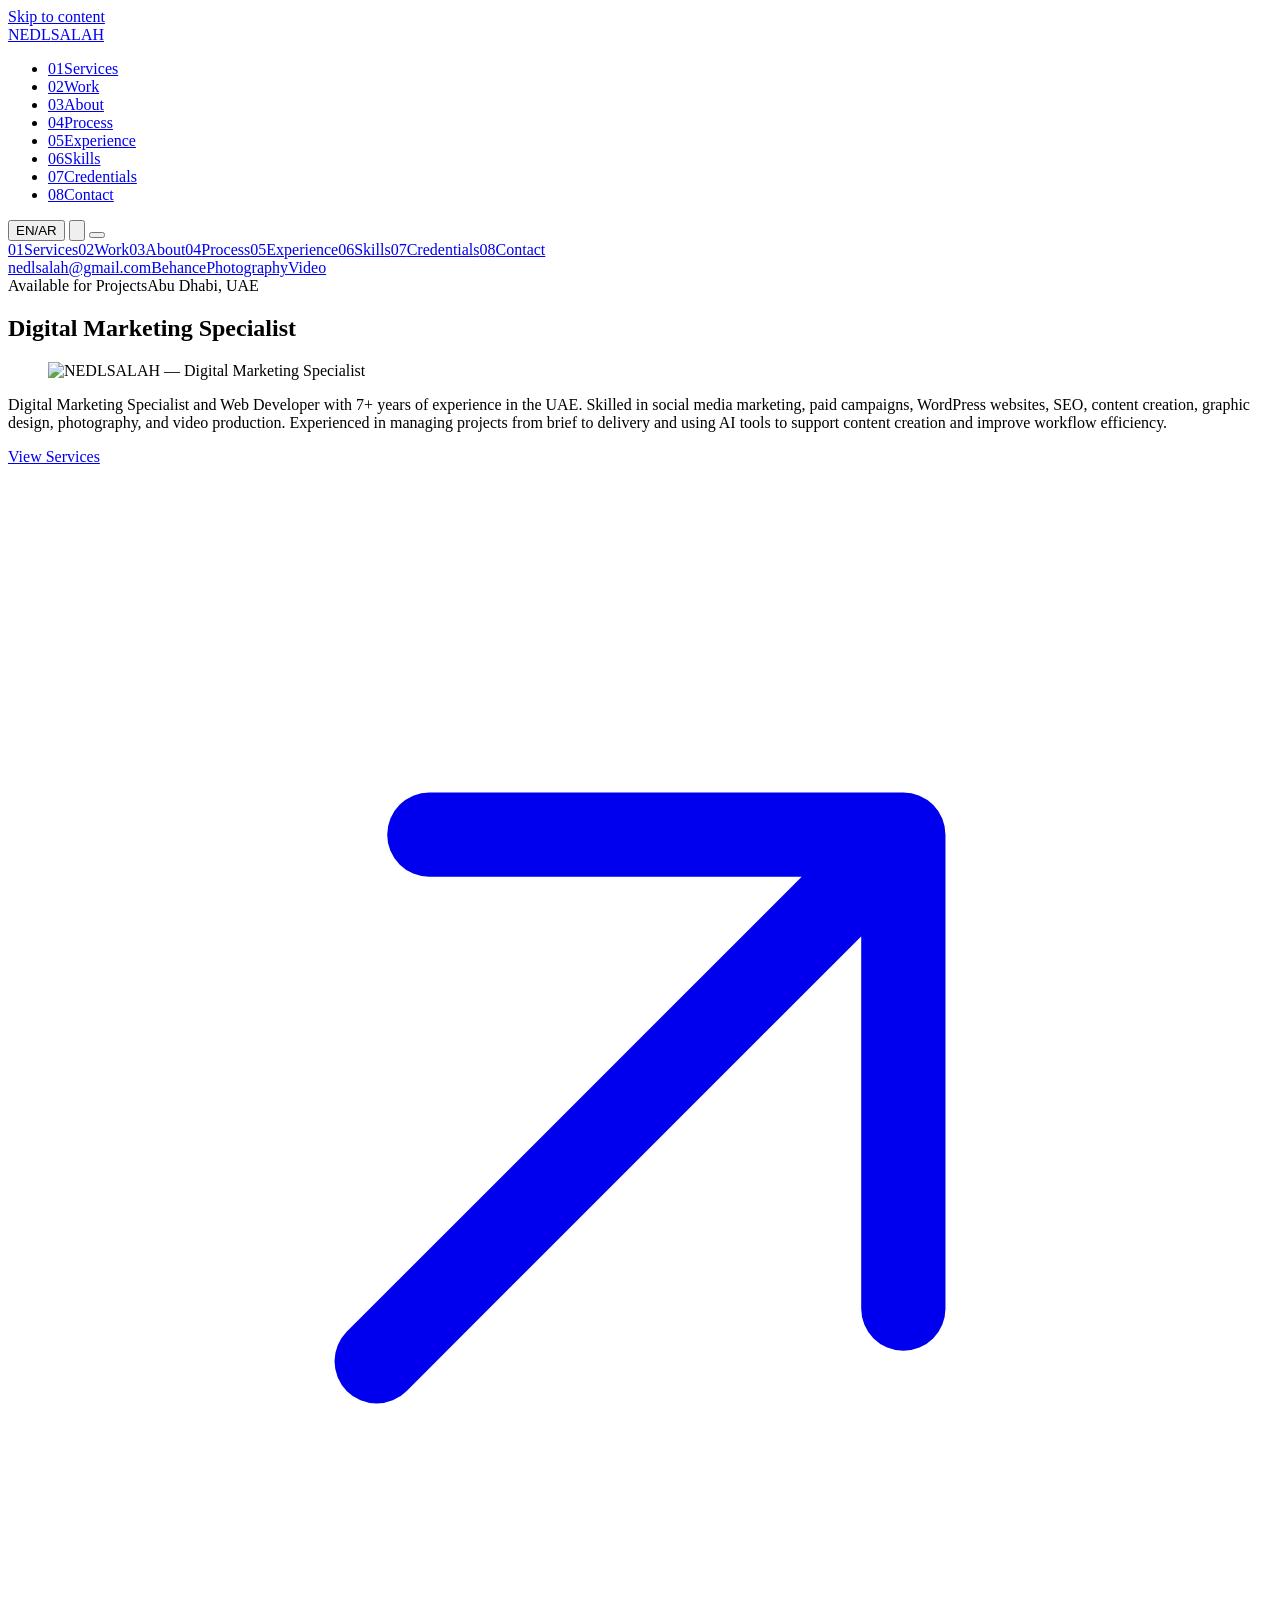
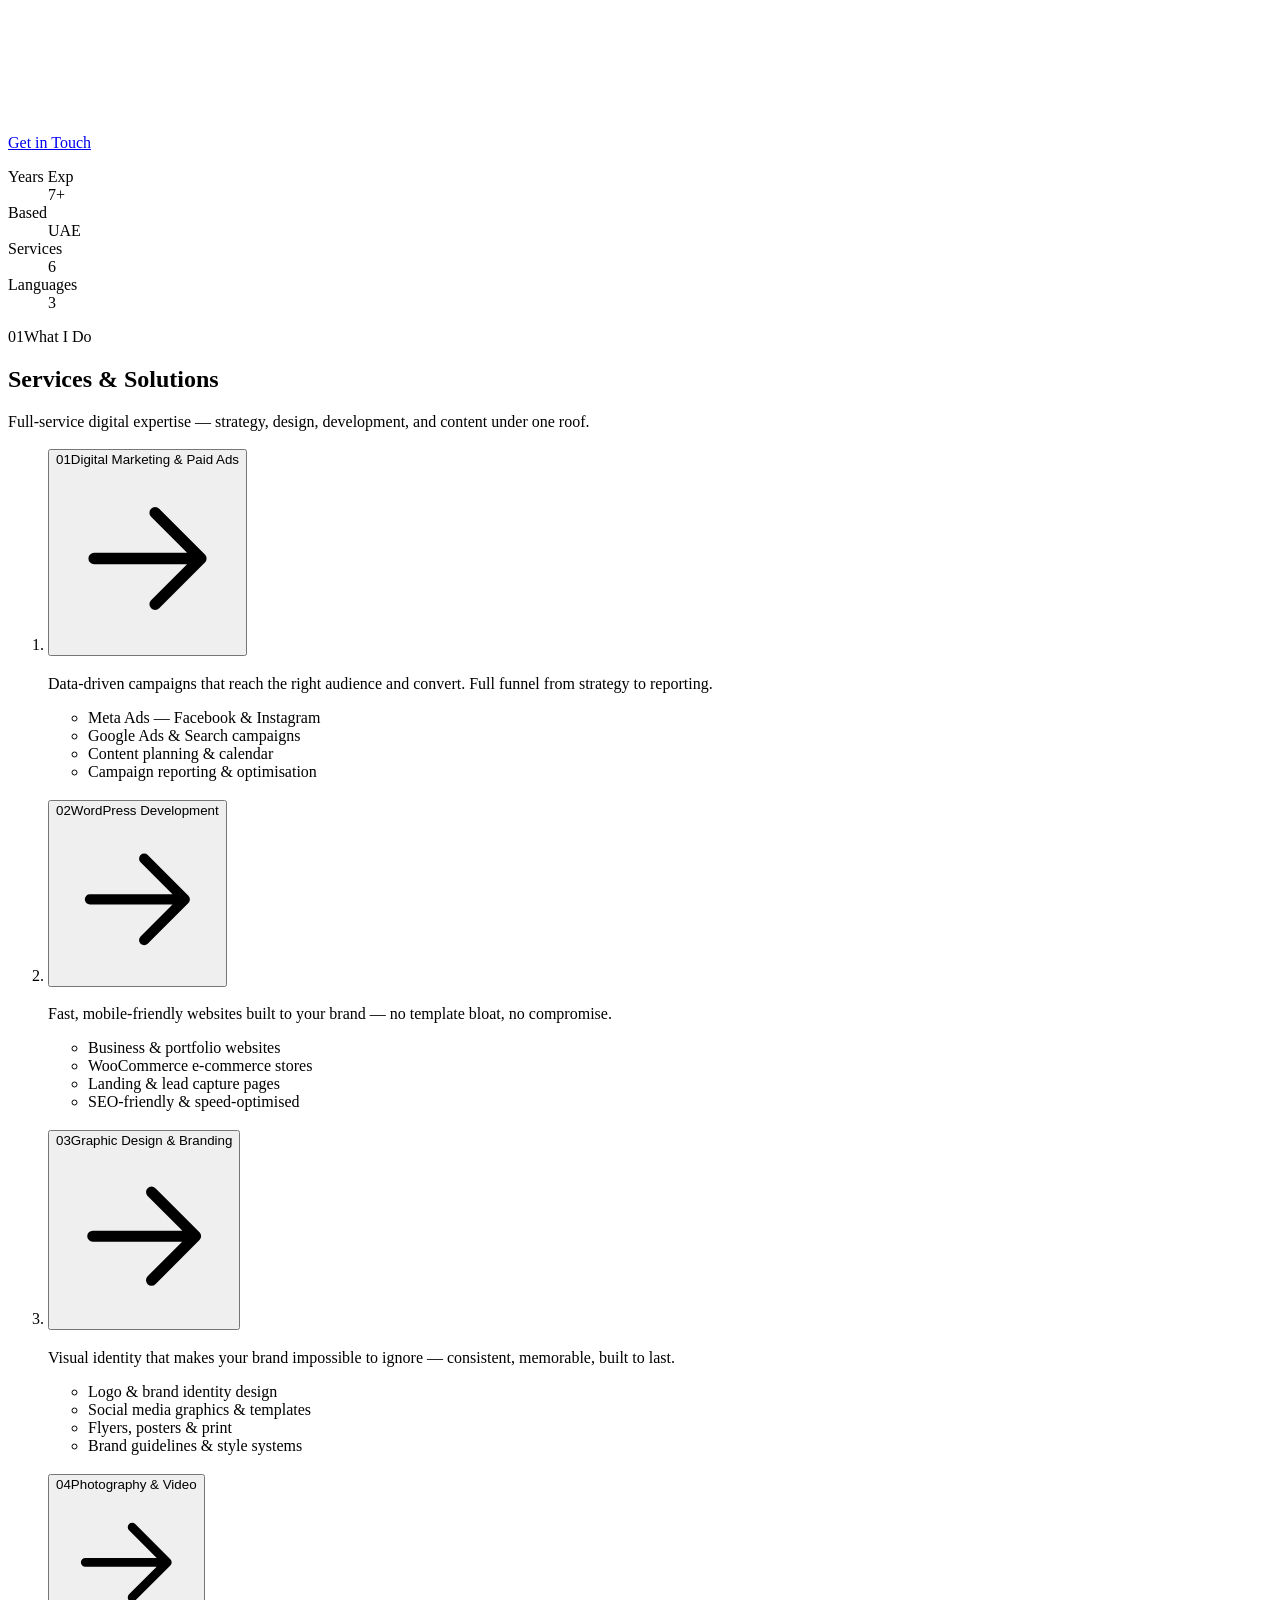
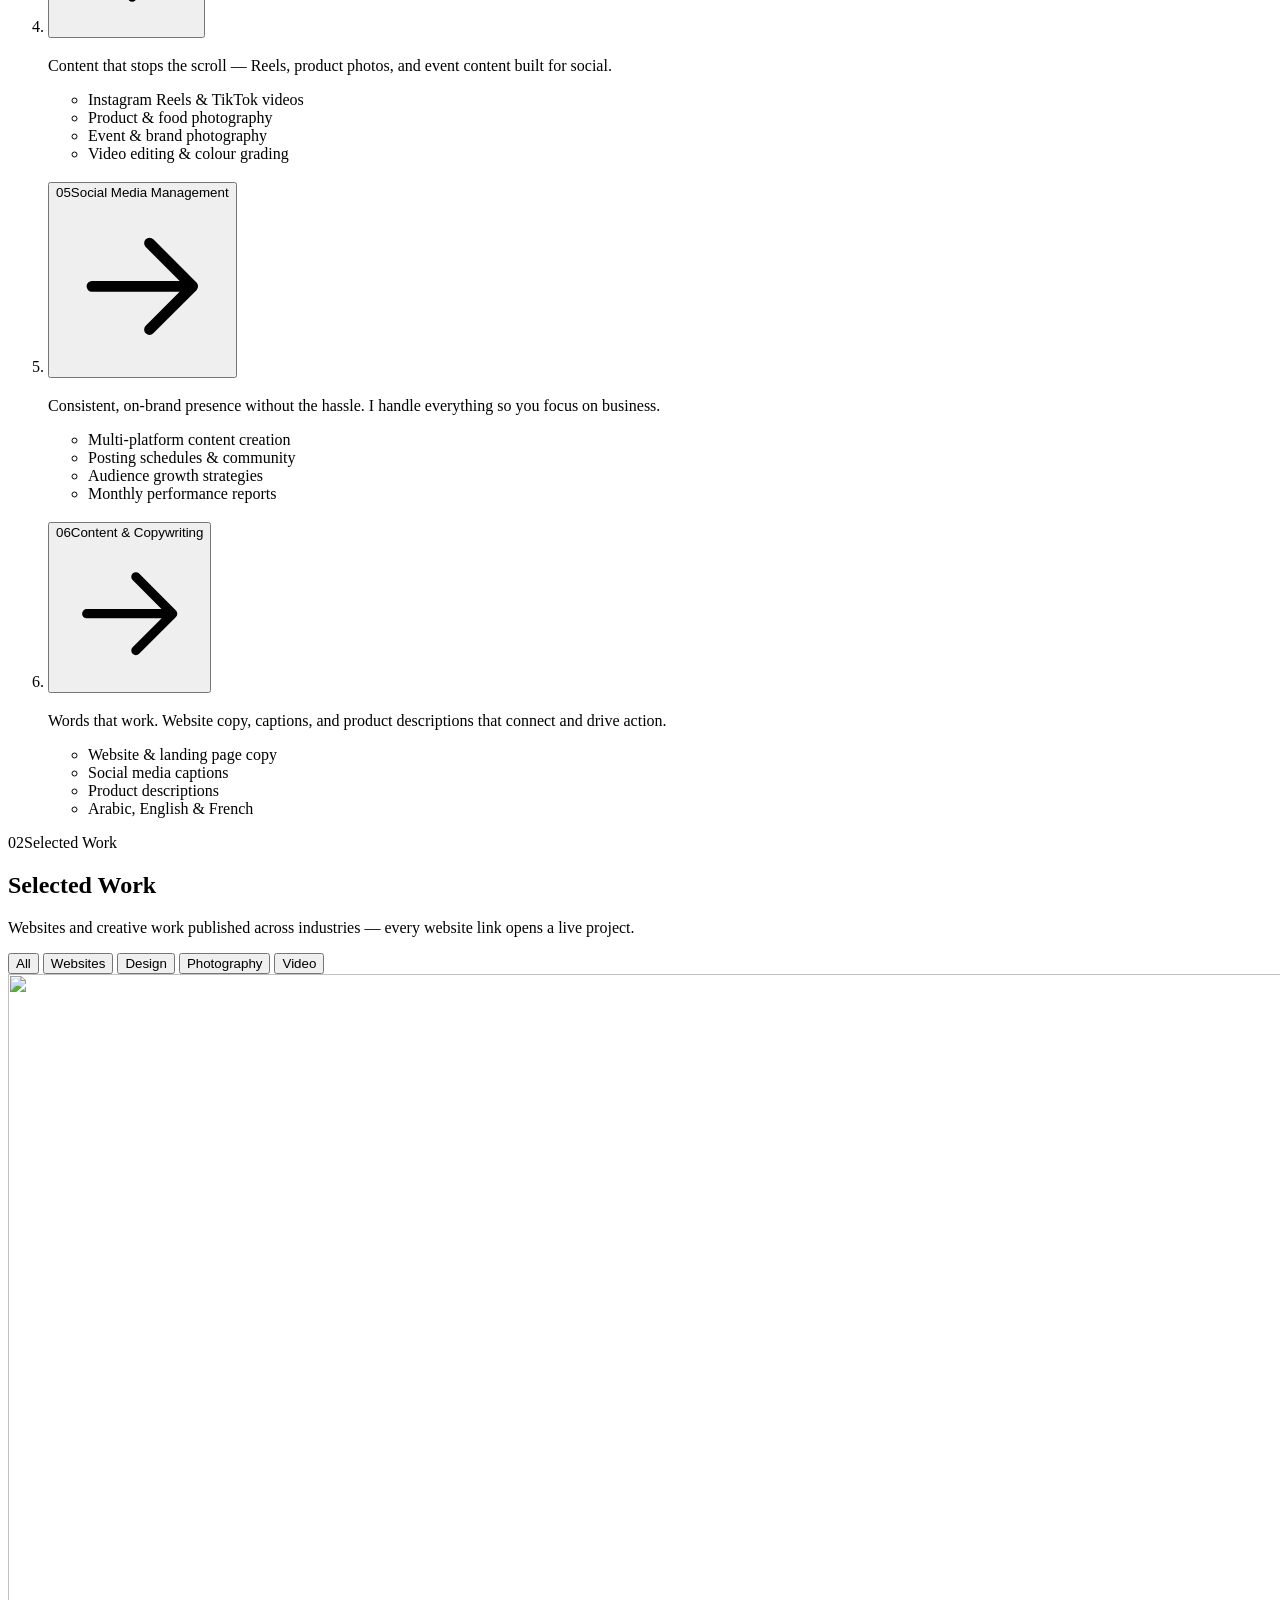
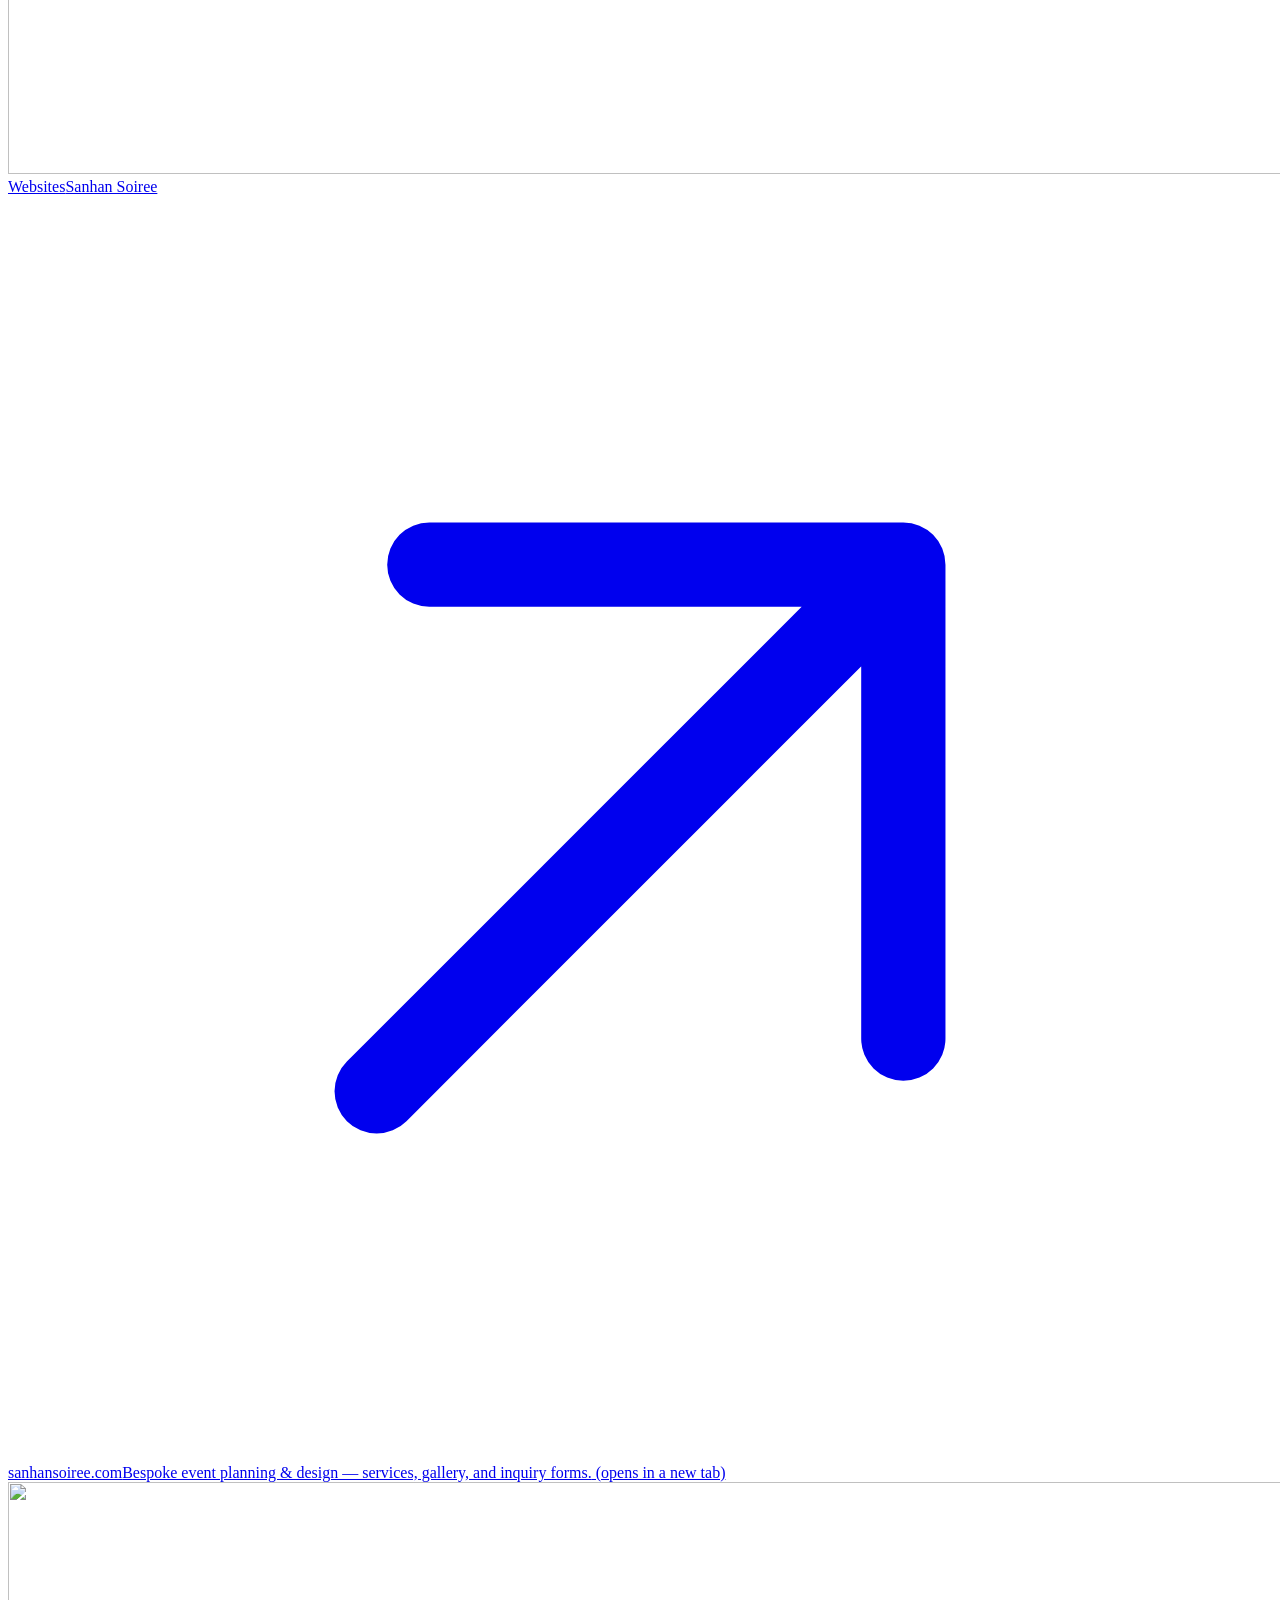
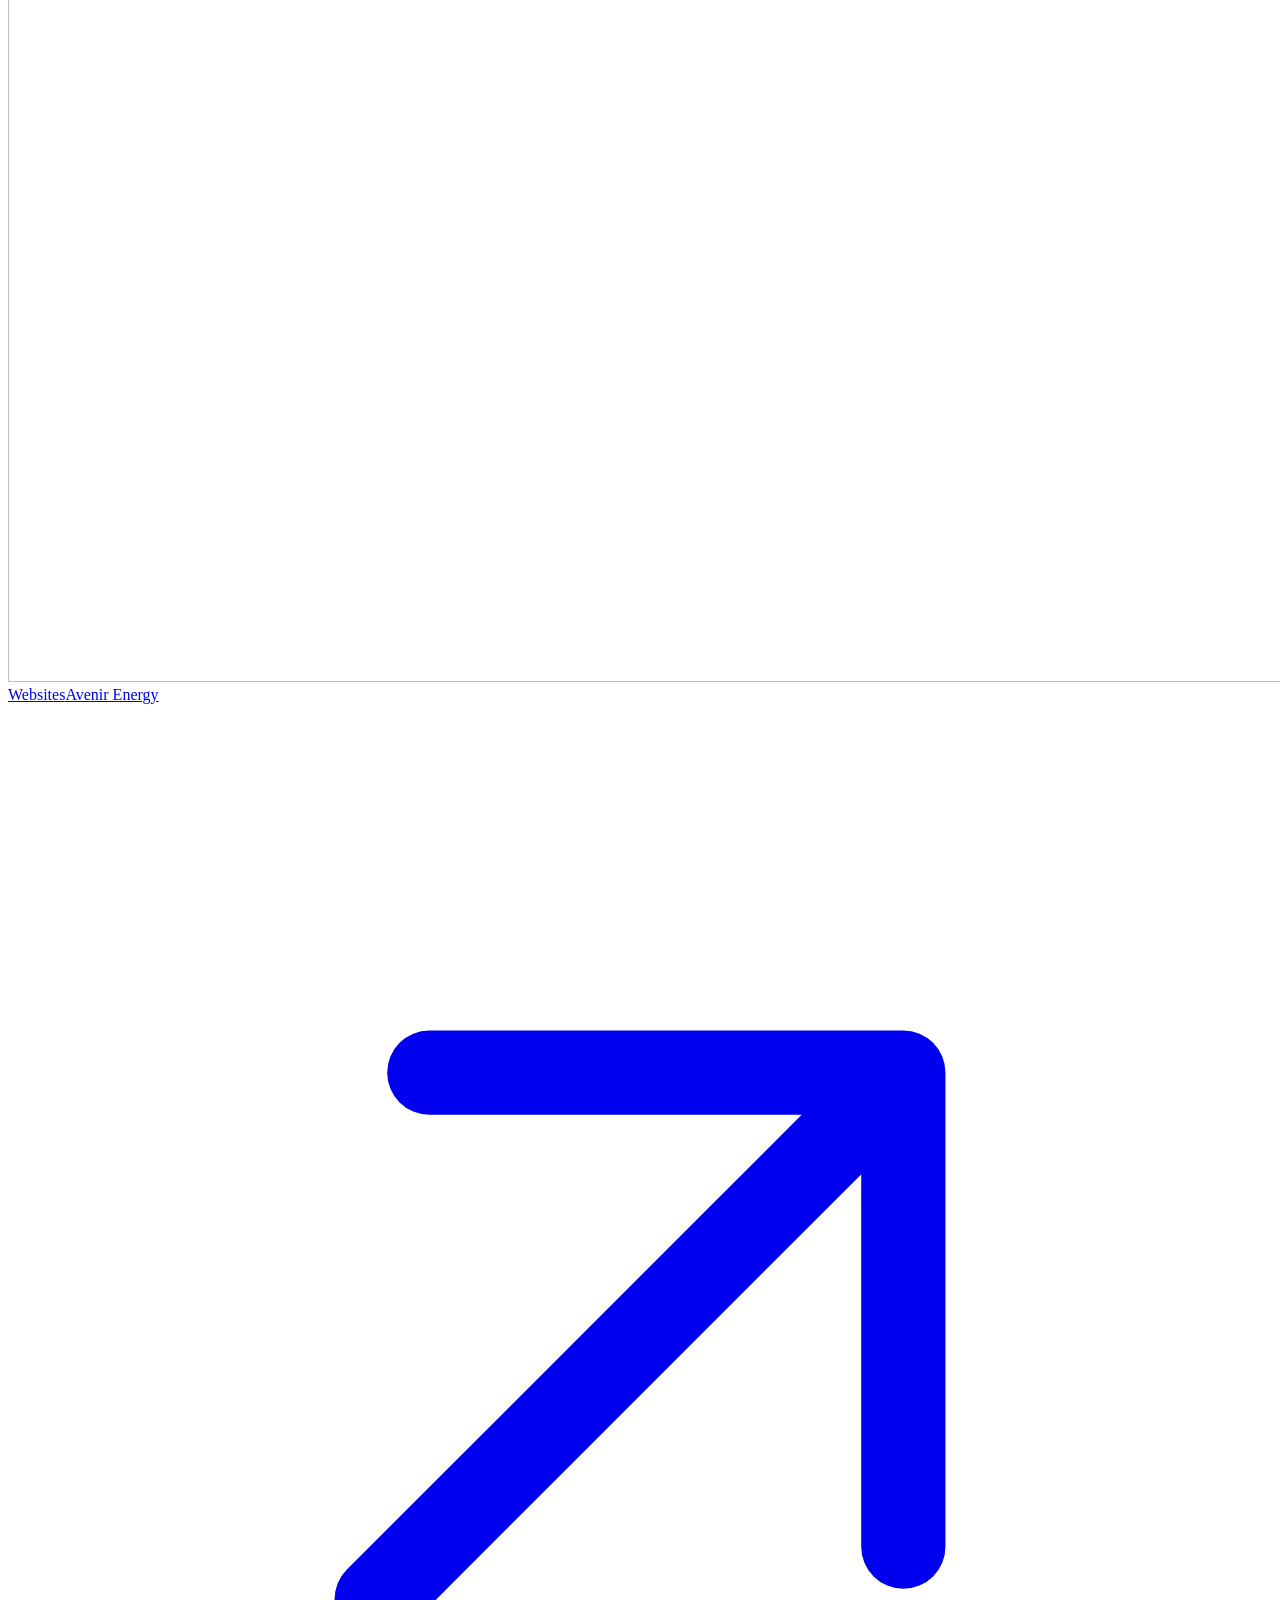
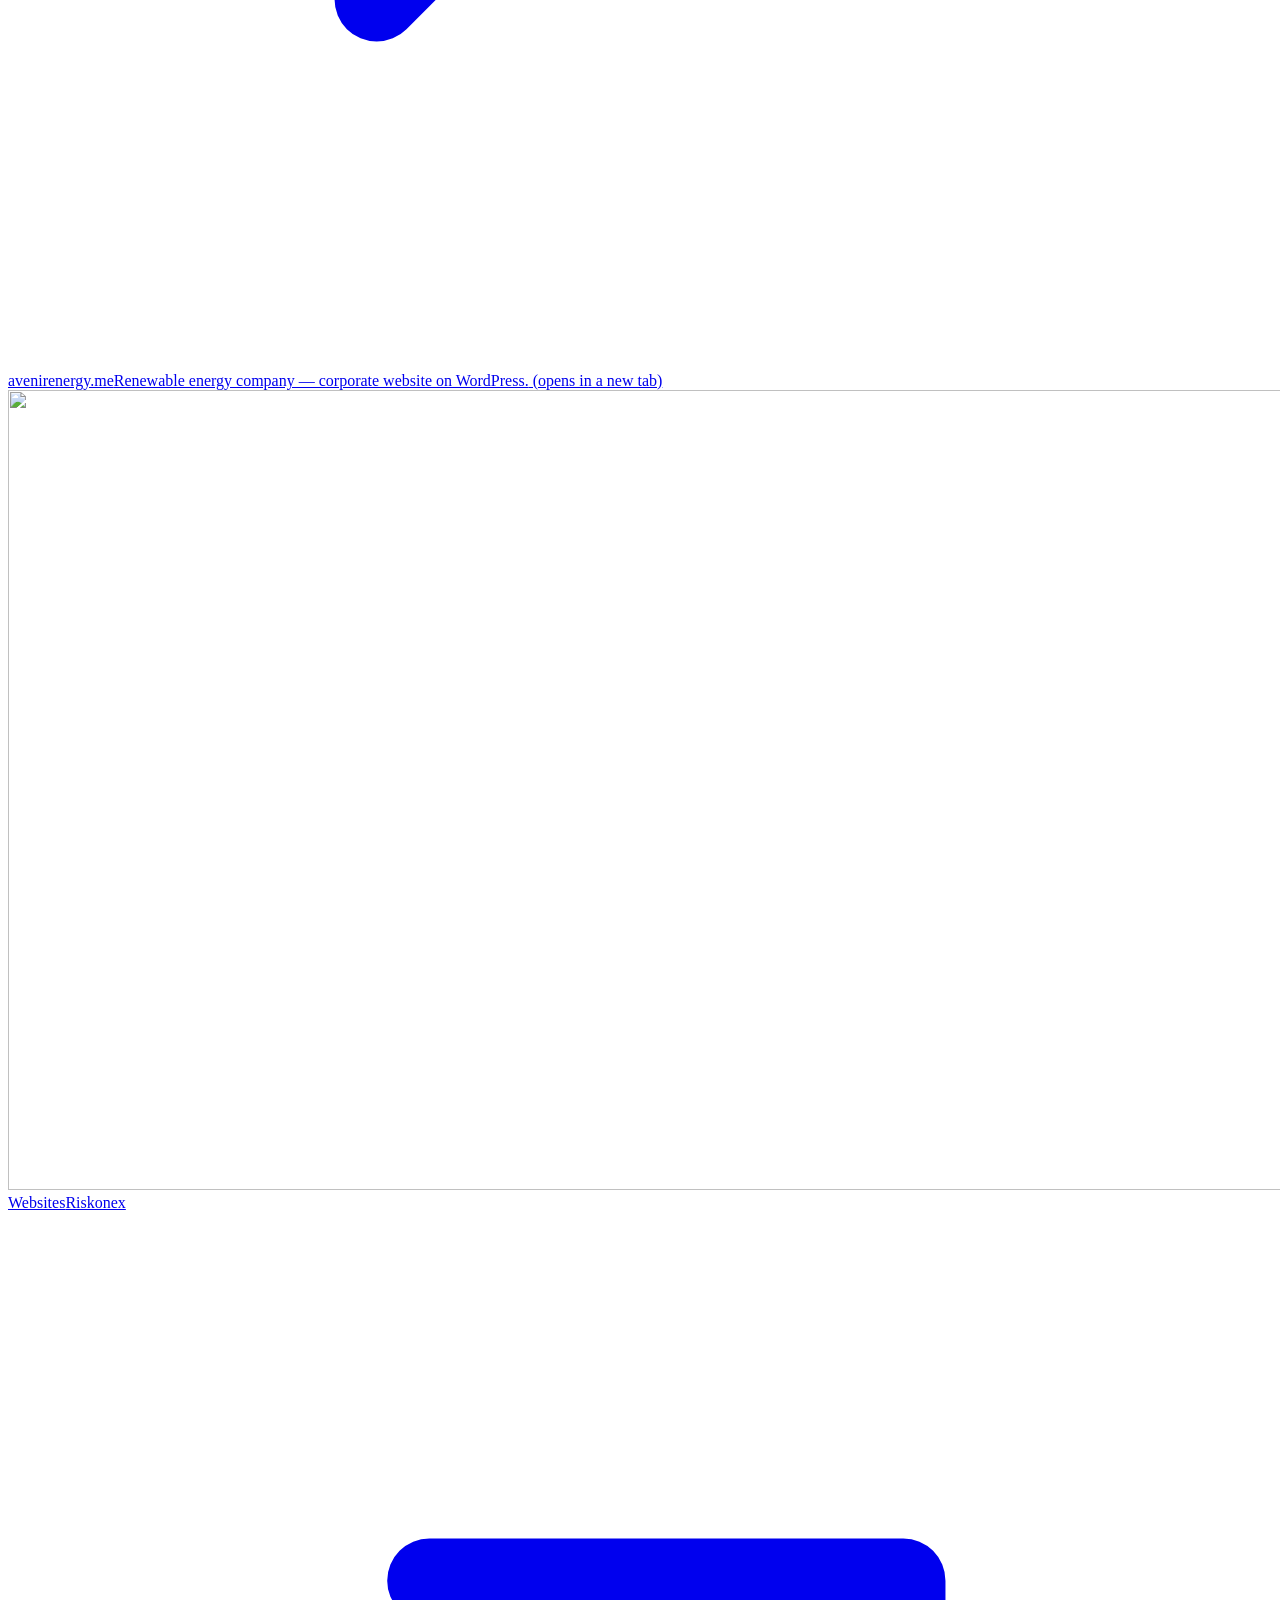
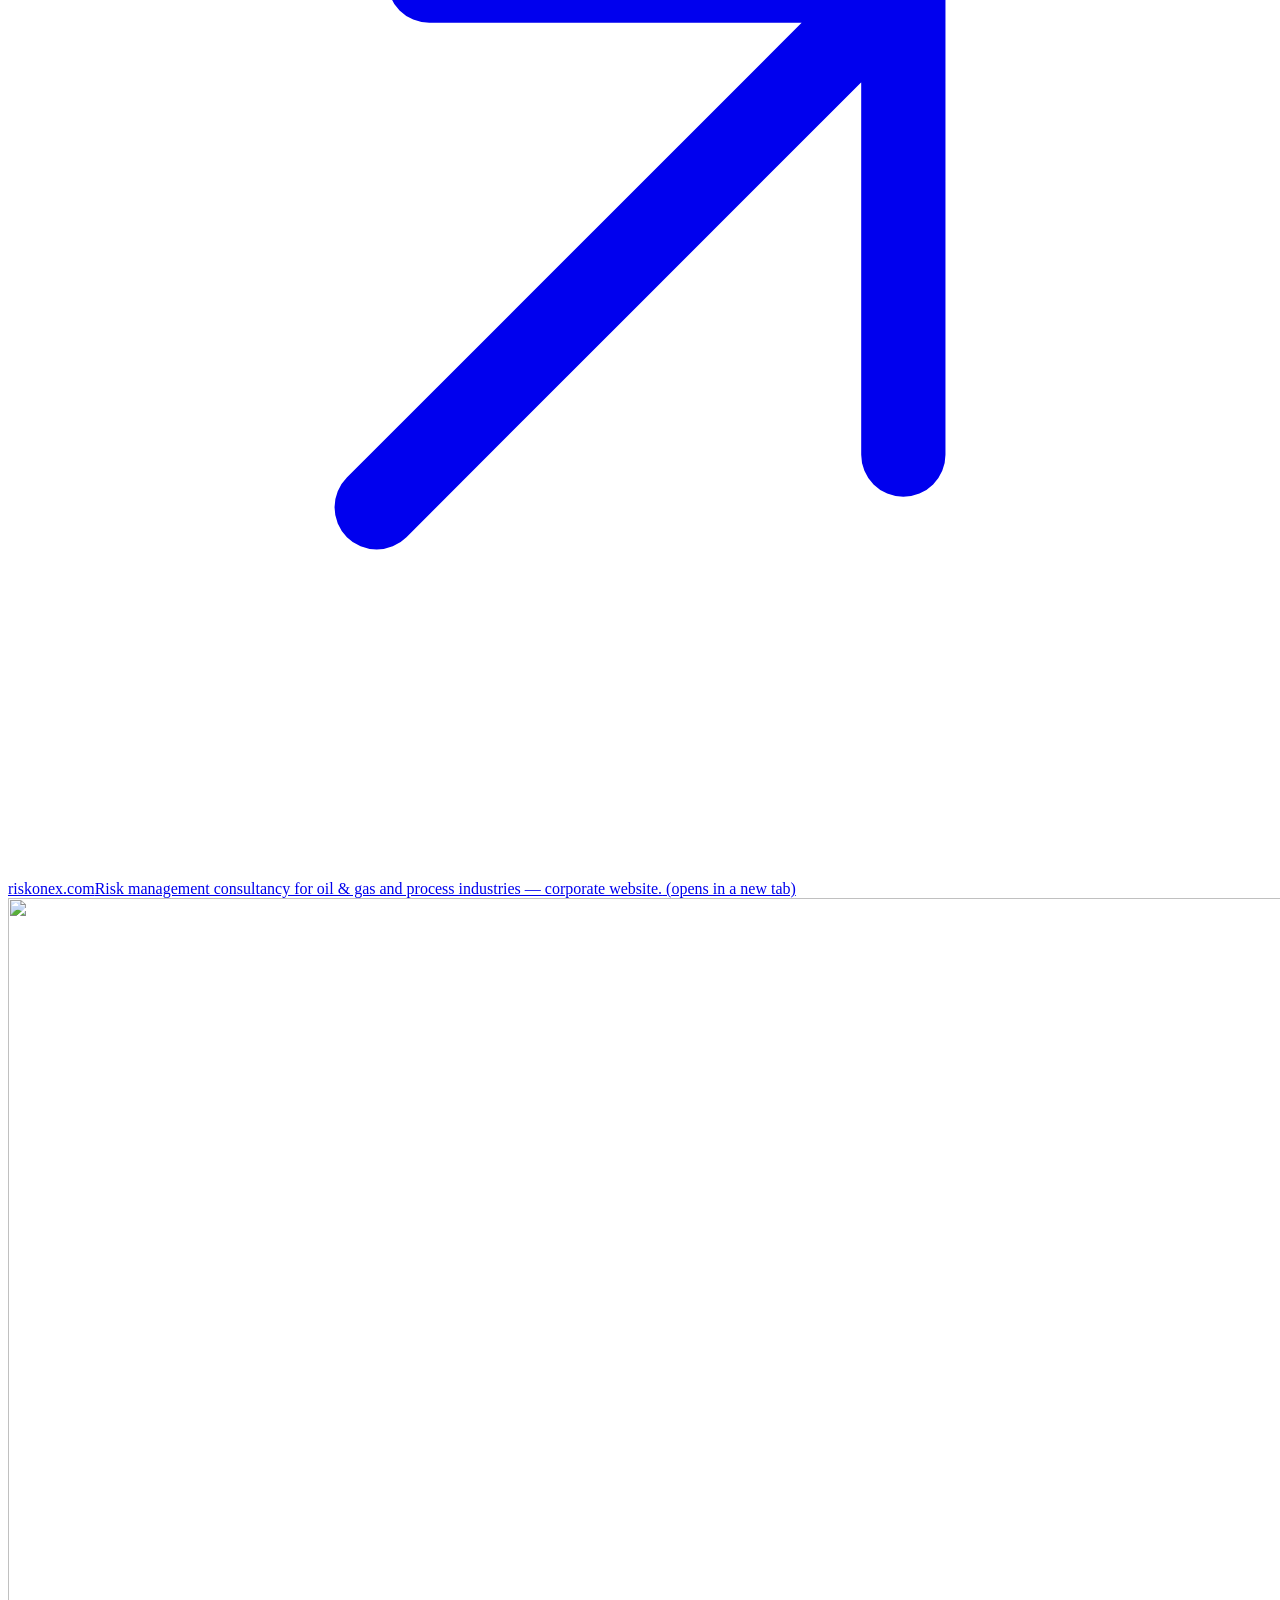
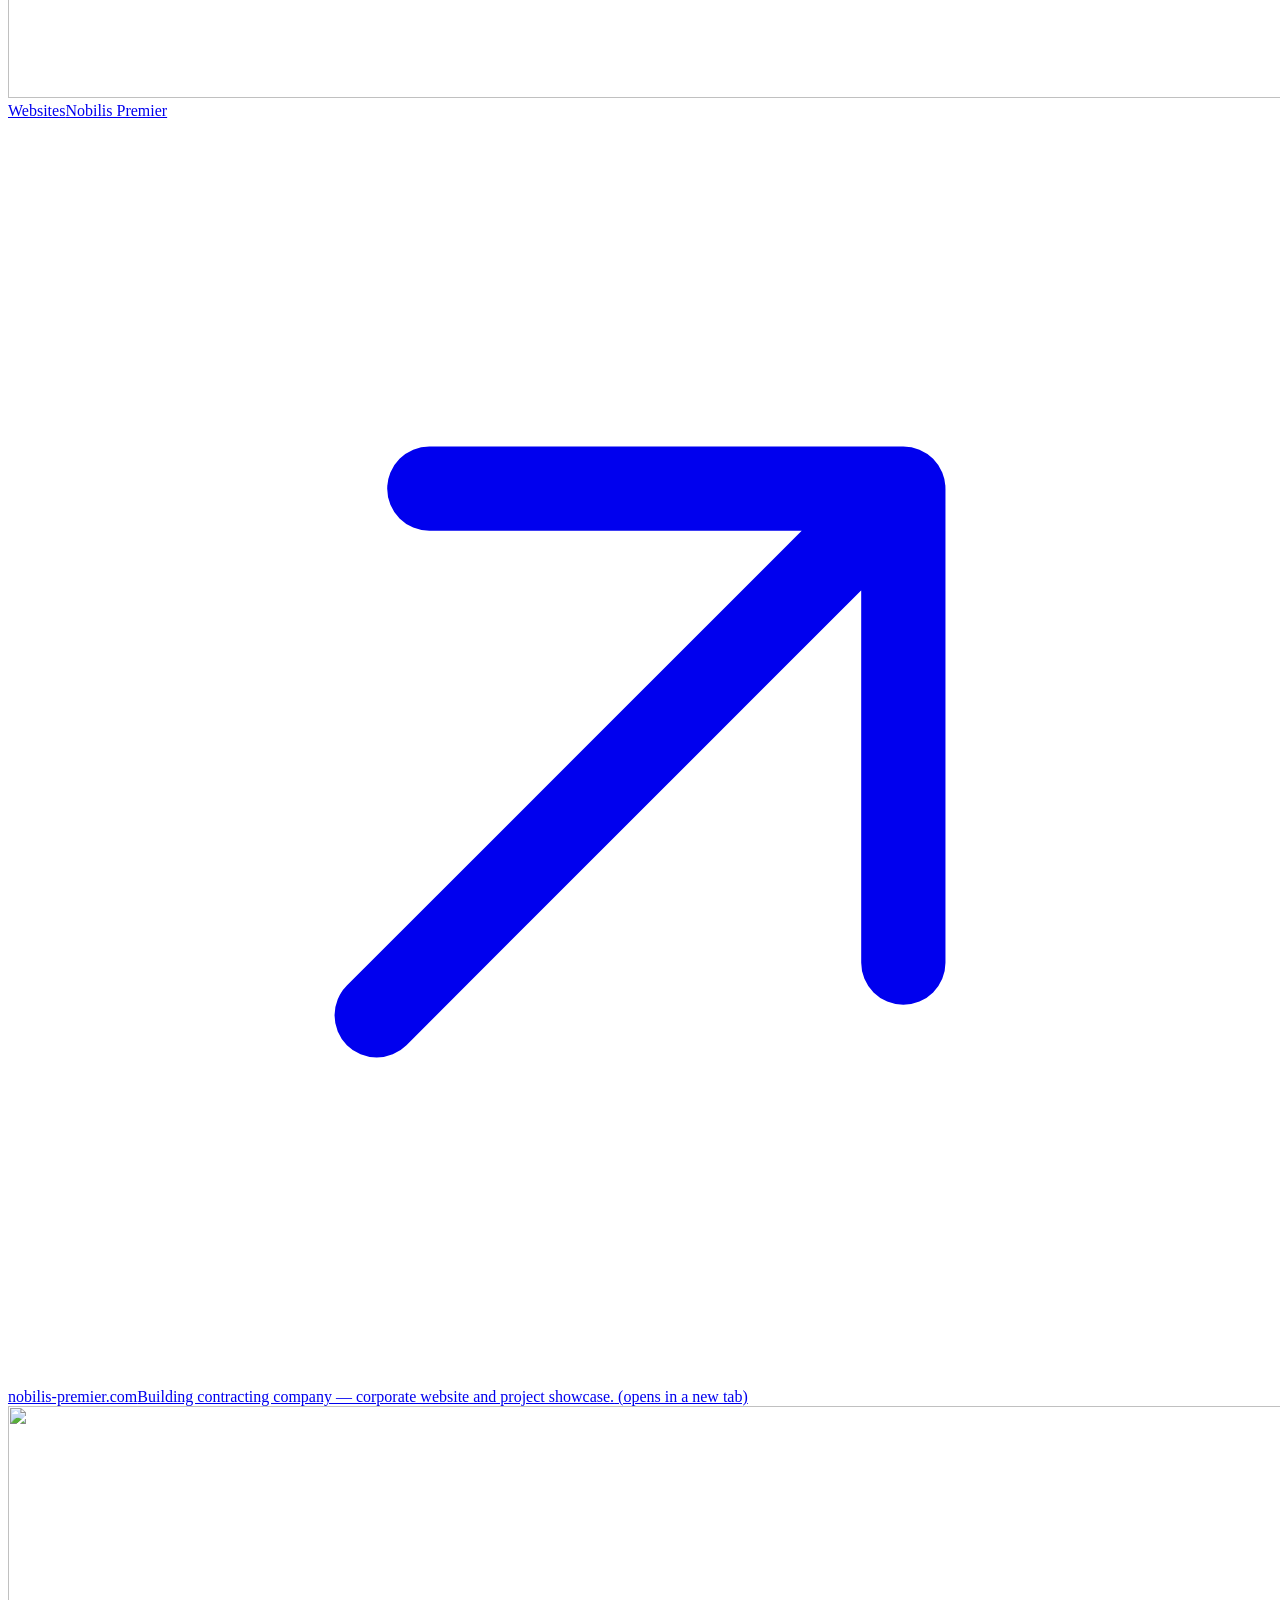
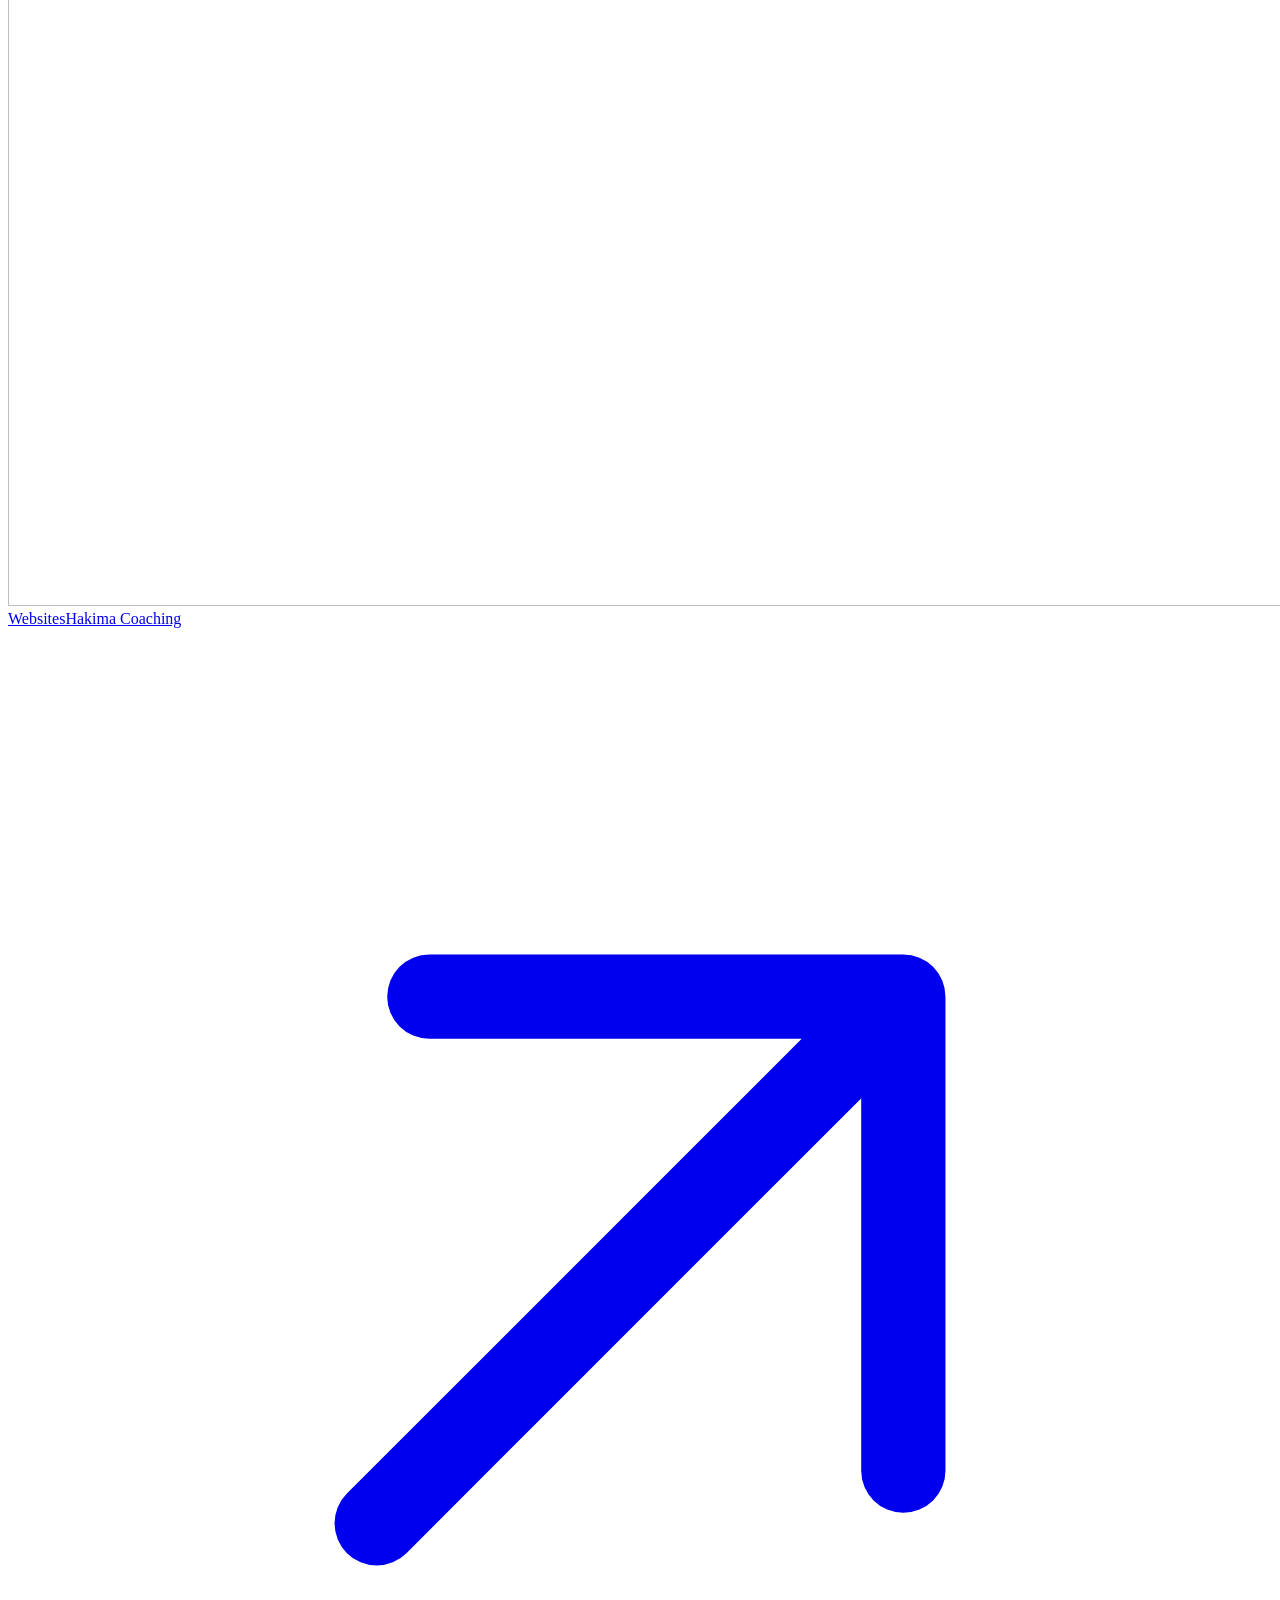
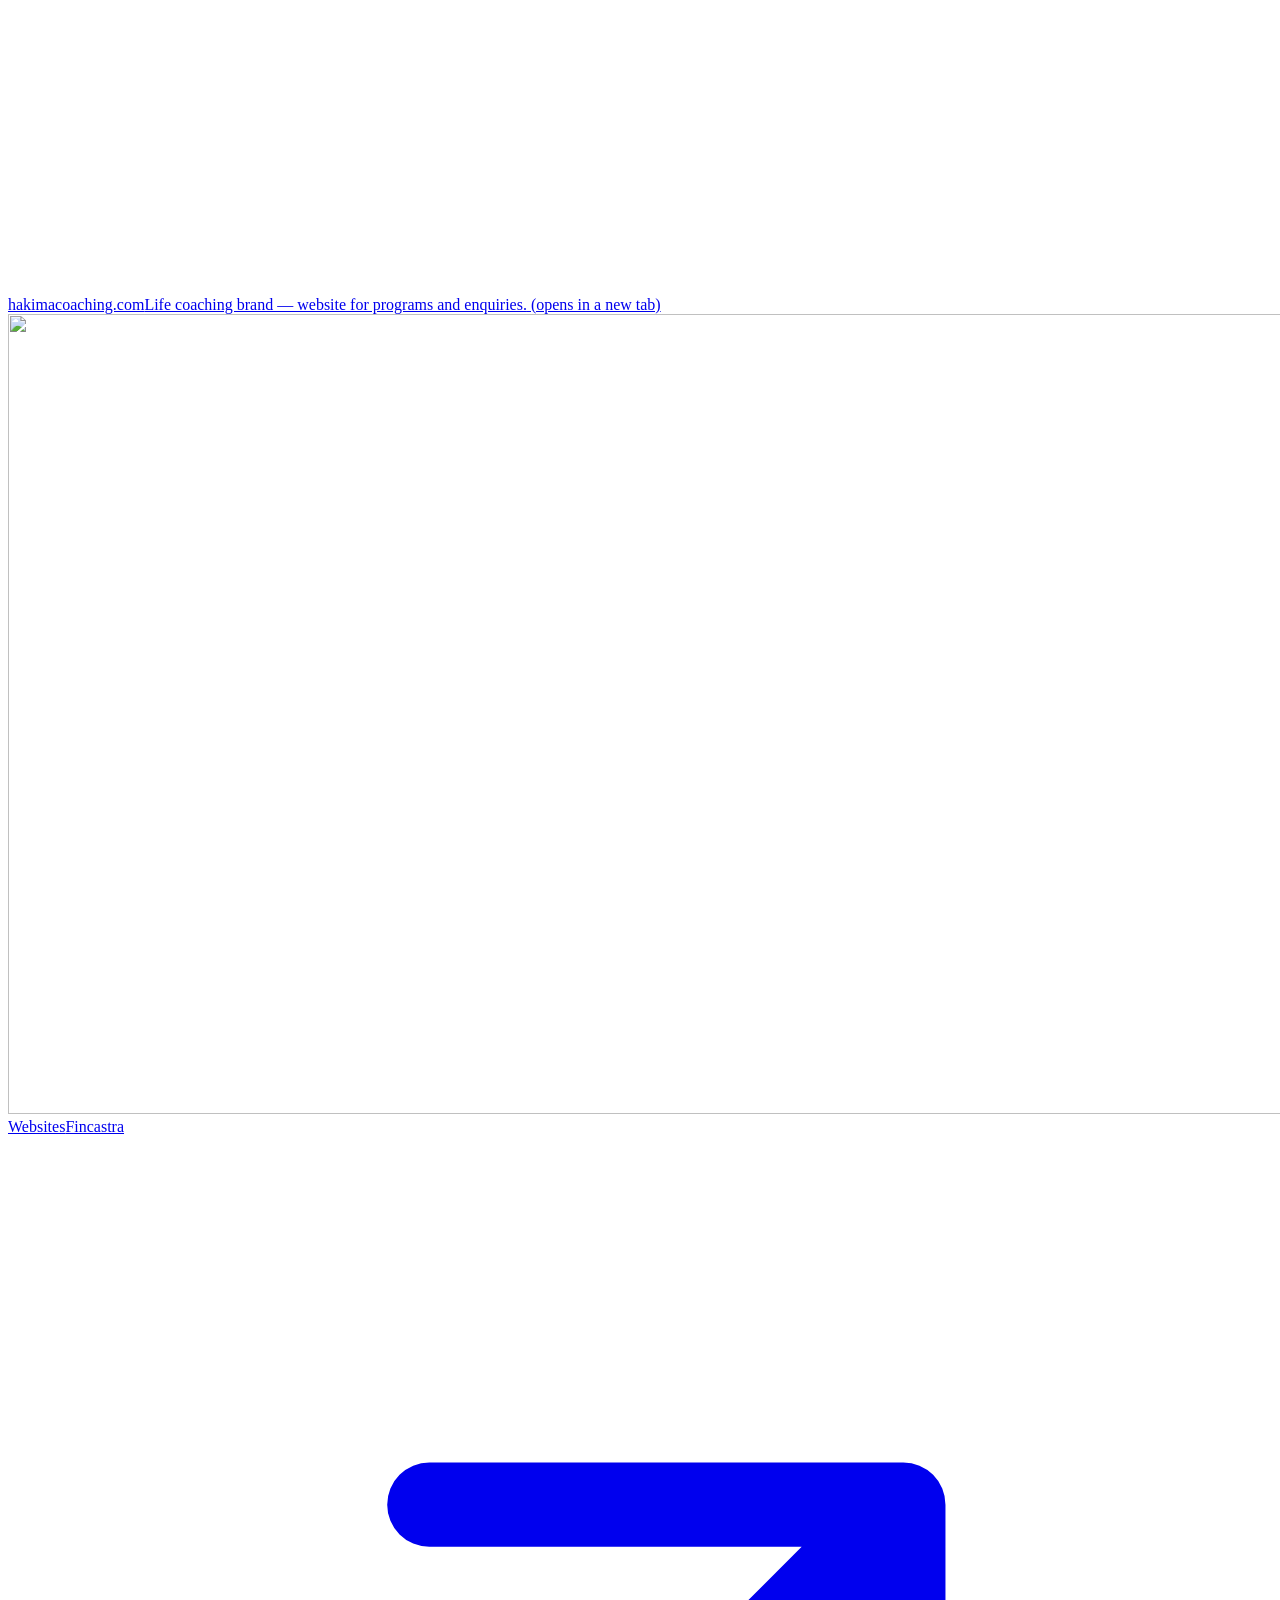
==== index.html @ 0045c470 "Add files via upload" ====
<!DOCTYPE html>
<html lang="en" dir="ltr" data-theme="dark">
<head>
<meta charset="UTF-8">
<meta name="viewport" content="width=device-width, initial-scale=1">
<meta name="color-scheme" content="dark light">
<meta name="description" content="NEDLSALAH — Digital Marketing Specialist, WordPress Web Developer &amp; Graphic Designer. 7+ years of experience in the UAE.">
<meta name="title" content="NEDLSALAH — Digital Marketing Specialist, Web Developer &amp; Designer">
<meta name="title-ar" content="NEDLSALAH — أخصائي تسويق رقمي، مطور مواقع ومصمم">
<meta name="author" content="NEDLSALAH">
<meta name="theme-color" content="#0d0d0f">
<meta property="og:title" content="NEDLSALAH — Digital Marketing Specialist, Web Developer &amp; Designer">
<meta property="og:description" content="NEDLSALAH — Digital Marketing Specialist, WordPress Web Developer &amp; Graphic Designer. 7+ years of experience in the UAE.">
<meta property="og:type" content="website">
<meta property="og:site_name" content="NEDLSALAH">
<meta property="og:url" content="https://nedlsalah.github.io/nwebsite/">
<meta property="og:image" content="https://nedlsalah.github.io/nwebsite/img/og-cover.png">
<meta name="twitter:card" content="summary_large_image">
<link rel="canonical" href="https://nedlsalah.github.io/nwebsite/">
<title>NEDLSALAH — Digital Marketing Specialist, Web Developer &amp; Designer</title>
<link rel="apple-touch-icon" sizes="180x180" href="img/favicon/apple-touch-icon.png">
<link rel="icon" type="image/png" sizes="32x32" href="img/favicon/favicon-32x32.png">
<link rel="icon" type="image/png" sizes="16x16" href="img/favicon/favicon-16x16.png">
<link rel="manifest" href="img/favicon/site.webmanifest">
<script type="application/ld+json">{"@context": "https://schema.org", "@type": "Person", "name": "NEDLSALAH", "jobTitle": "Digital Marketing Specialist", "description": "Digital Marketing Specialist, WordPress Web Developer and Graphic Designer with 7+ years of experience in the UAE.", "email": "mailto:nedlsalah@gmail.com", "url": "https://nedlsalah.github.io/nwebsite/", "address": {"@type": "PostalAddress", "addressLocality": "Abu Dhabi", "addressCountry": "AE"}, "knowsLanguage": ["ar", "en", "fr"], "sameAs": ["https://www.behance.net/nedlsalah", "https://photos.app.goo.gl/fsxX5cDCLViCtxLZ7", "https://photos.app.goo.gl/USEzX2LLwj4FP4Q19"]}</script>
<script type="application/ld+json">{"@context": "https://schema.org", "@type": "WebSite", "name": "NEDLSALAH", "url": "https://nedlsalah.github.io/nwebsite/", "inLanguage": ["en", "ar"]}</script>
<script>(function(){var d=document.documentElement,g=function(k){try{return localStorage.getItem(k)}catch(e){return null}},t=g("site-theme"),l=g("site-lang"),m=g("site-motion-v2"),RESPECT_OS_REDUCED_MOTION=false;
if(t!=="light"&&t!=="dark")t=matchMedia("(prefers-color-scheme: light)").matches?"light":"dark";d.dataset.theme=t;
if(l==="ar"){d.lang="ar";d.dir="rtl"}
if(m==="on"||(m!=="off"&&!(RESPECT_OS_REDUCED_MOTION&&matchMedia("(prefers-reduced-motion: reduce)").matches)))d.classList.add("fx");
setTimeout(function(){if(!window.__ok)d.classList.add("is-ready","rv-all")},3000)})();</script>
<link rel="stylesheet" href="css/styles.css">
</head>
<body data-page="home">
<a class="skip" href="#main" data-i18n="skip">Skip to content</a>
<div class="progress" id="scrollProgress" aria-hidden="true"></div>
<div class="cur" id="cur" aria-hidden="true"></div><div class="cur-dot" id="curDot" aria-hidden="true"></div>
<header class="nav" id="nav"><div class="nav-in">
  <a href="#hero" class="brand" data-i18n="logo" aria-label="NEDLSALAH">NEDL<span>SALAH</span></a>
  <nav aria-label="Main" data-i18n-aria="aria_main"><ul class="links" id="navLinks"><li><a href="#services"><span class="n" aria-hidden="true">01</span><span data-i18n="nav_services">Services</span></a></li><li><a href="#work"><span class="n" aria-hidden="true">02</span><span data-i18n="nav_work">Work</span></a></li><li><a href="#about"><span class="n" aria-hidden="true">03</span><span data-i18n="nav_about">About</span></a></li><li><a href="#process"><span class="n" aria-hidden="true">04</span><span data-i18n="nav_process">Process</span></a></li><li><a href="#experience"><span class="n" aria-hidden="true">05</span><span data-i18n="nav_experience">Experience</span></a></li><li><a href="#skills"><span class="n" aria-hidden="true">06</span><span data-i18n="nav_skills">Skills</span></a></li><li><a href="#certifications"><span class="n" aria-hidden="true">07</span><span data-i18n="nav_certs">Credentials</span></a></li><li><a href="#contact"><span class="n" aria-hidden="true">08</span><span data-i18n="nav_contact">Contact</span></a></li></ul></nav>
  <div class="ctrl">
    <button type="button" class="lang" id="langToggle" data-i18n-aria="aria_lang" aria-label="EN / AR — switch language"><span class="lang-en on">EN</span><span class="sep" aria-hidden="true">/</span><span class="lang-ar">AR</span></button>
    <button type="button" class="icon-btn" id="themeToggle" aria-label="Switch theme"><svg class="i-sun" viewBox="0 0 24 24" fill="none" stroke="currentColor" stroke-width="1.6" stroke-linecap="round" aria-hidden="true"><circle cx="12" cy="12" r="4"/><path d="M12 2v2M12 20v2M4.9 4.9l1.4 1.4M17.7 17.7l1.4 1.4M2 12h2M20 12h2M4.9 19.1l1.4-1.4M17.7 6.3l1.4-1.4"/></svg><svg class="i-moon" viewBox="0 0 24 24" fill="none" stroke="currentColor" stroke-width="1.6" stroke-linecap="round" stroke-linejoin="round" aria-hidden="true"><path d="M21 12.8A9 9 0 1 1 11.2 3a7 7 0 0 0 9.8 9.8z"/></svg></button>
    <button type="button" class="menu-btn" id="hamburger" aria-label="Open menu" aria-expanded="false" aria-controls="mobileMenu"><span></span><span></span></button>
  </div>
</div></header>

<div class="mmenu" id="mobileMenu" aria-hidden="true" inert>
  <nav aria-label="Menu" data-i18n-aria="aria_main"><a class="big" style="--i:0" href="#services"><span class="n" aria-hidden="true">01</span><span data-i18n="nav_services">Services</span></a><a class="big" style="--i:1" href="#work"><span class="n" aria-hidden="true">02</span><span data-i18n="nav_work">Work</span></a><a class="big" style="--i:2" href="#about"><span class="n" aria-hidden="true">03</span><span data-i18n="nav_about">About</span></a><a class="big" style="--i:3" href="#process"><span class="n" aria-hidden="true">04</span><span data-i18n="nav_process">Process</span></a><a class="big" style="--i:4" href="#experience"><span class="n" aria-hidden="true">05</span><span data-i18n="nav_experience">Experience</span></a><a class="big" style="--i:5" href="#skills"><span class="n" aria-hidden="true">06</span><span data-i18n="nav_skills">Skills</span></a><a class="big" style="--i:6" href="#certifications"><span class="n" aria-hidden="true">07</span><span data-i18n="nav_certs">Credentials</span></a><a class="big" style="--i:7" href="#contact"><span class="n" aria-hidden="true">08</span><span data-i18n="nav_contact">Contact</span></a></nav>
  <div class="mfoot"><a href="mailto:nedlsalah@gmail.com">nedlsalah@gmail.com</a><a href="https://www.behance.net/nedlsalah" target="_blank" rel="noopener noreferrer">Behance</a><a href="https://photos.app.goo.gl/fsxX5cDCLViCtxLZ7" target="_blank" rel="noopener noreferrer">Photography</a><a href="https://photos.app.goo.gl/USEzX2LLwj4FP4Q19" target="_blank" rel="noopener noreferrer">Video</a></div>
</div>
<main id="main">
<section class="hero" id="hero"><div class="wrap hero-wrap">
  <div class="hero-top" data-intro style="--d:0"><span class="avail"><i class="dot"></i><span data-i18n="hero_badge">Available for Projects</span></span><span data-i18n="float_location">Abu Dhabi, UAE</span></div>
  <h1 class="hero-h1" data-split data-i18n="hero_h1">Digital Marketing Specialist</h1>
  <figure class="hero-fig" data-intro style="--d:1"><picture><source type="image/webp" srcset="./img/me-640.webp 640w, ./img/me-1100.webp 1100w" sizes="(min-width:901px) 34vw, 100vw"><img src="./img/me.jpg" alt="NEDLSALAH — Digital Marketing Specialist" data-i18n-alt="hero_alt" width="1613" height="1613" fetchpriority="high" decoding="async"></picture></figure>
  <div class="hero-low">
    <div><p class="role" data-intro style="--d:3"><span id="typedText"></span><span class="caret" aria-hidden="true"></span></p><p class="lead" data-intro style="--d:4" data-i18n="hero_lead"> Digital Marketing Specialist and Web Developer with 7+ years of experience in the UAE. Skilled in social media marketing, paid campaigns, WordPress websites, SEO, content creation, graphic design, photography, and video production. Experienced in managing projects from brief to delivery and using AI tools to support content creation and improve workflow efficiency. </p></div>
    <div class="hero-cta" data-intro style="--d:5"><a href="#services" class="btn btn-solid"><span data-i18n="hero_cta_services">View Services</span><svg class="arr" viewBox="0 0 24 24" fill="none" stroke="currentColor" stroke-width="1.6" stroke-linecap="round" stroke-linejoin="round" aria-hidden="true"><path d="M7 17 17 7M8 7h9v9"/></svg></a><a href="#contact" class="btn btn-line"><span data-i18n="hero_cta_contact">Get in Touch</span></a></div>
  </div>
  <dl class="meta" data-intro style="--d:6"><div><dt data-i18n="meta_years">Years Exp</dt><dd>7+</dd></div><div><dt data-i18n="meta_location">Based</dt><dd data-i18n="meta_location_val">UAE</dd></div><div><dt data-i18n="meta_services">Services</dt><dd>6</dd></div><div><dt data-i18n="meta_langs">Languages</dt><dd>3</dd></div></dl>
</div></section>

<section class="sec" id="services"><div class="wrap">
<p class="eyebrow" data-r><span class="idx">01</span><span data-i18n="svc_eyebrow">What I Do</span></p>
<h2 class="h2" data-split data-i18n-html="svc_title">Services <span>& Solutions</span></h2>
<p class="sec-desc" data-r data-i18n="svc_desc">Full-service digital expertise — strategy, design, development, and content under one roof.</p>
<ol class="svc-list">
<li class="svc" data-r><h3><button type="button" class="svc-btn" aria-expanded="false" aria-controls="svc1"><span class="svc-n" aria-hidden="true">01</span><span class="svc-t" data-i18n="svc1_title">Digital Marketing & Paid Ads</span><svg class="svc-arr" viewBox="0 0 24 24" fill="none" stroke="currentColor" stroke-width="1.5" stroke-linecap="round" stroke-linejoin="round" aria-hidden="true"><path d="M5 12h14M13 6l6 6-6 6"/></svg></button></h3><div class="svc-body" id="svc1" role="region"><div class="svc-inner"><div class="svc-cols"><p data-i18n="svc1_desc">Data-driven campaigns that reach the right audience and convert. Full funnel from strategy to reporting.</p><ul><li data-i18n="svc1_li1">Meta Ads — Facebook & Instagram</li><li data-i18n="svc1_li2">Google Ads & Search campaigns</li><li data-i18n="svc1_li3">Content planning & calendar</li><li data-i18n="svc1_li4">Campaign reporting & optimisation</li></ul></div></div></div></li>
<li class="svc" data-r><h3><button type="button" class="svc-btn" aria-expanded="false" aria-controls="svc2"><span class="svc-n" aria-hidden="true">02</span><span class="svc-t" data-i18n="svc2_title">WordPress Development</span><svg class="svc-arr" viewBox="0 0 24 24" fill="none" stroke="currentColor" stroke-width="1.5" stroke-linecap="round" stroke-linejoin="round" aria-hidden="true"><path d="M5 12h14M13 6l6 6-6 6"/></svg></button></h3><div class="svc-body" id="svc2" role="region"><div class="svc-inner"><div class="svc-cols"><p data-i18n="svc2_desc">Fast, mobile-friendly websites built to your brand — no template bloat, no compromise.</p><ul><li data-i18n="svc2_li1">Business & portfolio websites</li><li data-i18n="svc2_li2">WooCommerce e-commerce stores</li><li data-i18n="svc2_li3">Landing & lead capture pages</li><li data-i18n="svc2_li4">SEO-friendly & speed-optimised</li></ul></div></div></div></li>
<li class="svc" data-r><h3><button type="button" class="svc-btn" aria-expanded="false" aria-controls="svc3"><span class="svc-n" aria-hidden="true">03</span><span class="svc-t" data-i18n="svc3_title">Graphic Design & Branding</span><svg class="svc-arr" viewBox="0 0 24 24" fill="none" stroke="currentColor" stroke-width="1.5" stroke-linecap="round" stroke-linejoin="round" aria-hidden="true"><path d="M5 12h14M13 6l6 6-6 6"/></svg></button></h3><div class="svc-body" id="svc3" role="region"><div class="svc-inner"><div class="svc-cols"><p data-i18n="svc3_desc">Visual identity that makes your brand impossible to ignore — consistent, memorable, built to last.</p><ul><li data-i18n="svc3_li1">Logo & brand identity design</li><li data-i18n="svc3_li2">Social media graphics & templates</li><li data-i18n="svc3_li3">Flyers, posters & print</li><li data-i18n="svc3_li4">Brand guidelines & style systems</li></ul></div></div></div></li>
<li class="svc" data-r><h3><button type="button" class="svc-btn" aria-expanded="false" aria-controls="svc4"><span class="svc-n" aria-hidden="true">04</span><span class="svc-t" data-i18n="svc4_title">Photography & Video</span><svg class="svc-arr" viewBox="0 0 24 24" fill="none" stroke="currentColor" stroke-width="1.5" stroke-linecap="round" stroke-linejoin="round" aria-hidden="true"><path d="M5 12h14M13 6l6 6-6 6"/></svg></button></h3><div class="svc-body" id="svc4" role="region"><div class="svc-inner"><div class="svc-cols"><p data-i18n="svc4_desc">Content that stops the scroll — Reels, product photos, and event content built for social.</p><ul><li data-i18n="svc4_li1">Instagram Reels & TikTok videos</li><li data-i18n="svc4_li2">Product & food photography</li><li data-i18n="svc4_li3">Event & brand photography</li><li data-i18n="svc4_li4">Video editing & colour grading</li></ul></div></div></div></li>
<li class="svc" data-r><h3><button type="button" class="svc-btn" aria-expanded="false" aria-controls="svc5"><span class="svc-n" aria-hidden="true">05</span><span class="svc-t" data-i18n="svc5_title">Social Media Management</span><svg class="svc-arr" viewBox="0 0 24 24" fill="none" stroke="currentColor" stroke-width="1.5" stroke-linecap="round" stroke-linejoin="round" aria-hidden="true"><path d="M5 12h14M13 6l6 6-6 6"/></svg></button></h3><div class="svc-body" id="svc5" role="region"><div class="svc-inner"><div class="svc-cols"><p data-i18n="svc5_desc">Consistent, on-brand presence without the hassle. I handle everything so you focus on business.</p><ul><li data-i18n="svc5_li1">Multi-platform content creation</li><li data-i18n="svc5_li2">Posting schedules & community</li><li data-i18n="svc5_li3">Audience growth strategies</li><li data-i18n="svc5_li4">Monthly performance reports</li></ul></div></div></div></li>
<li class="svc" data-r><h3><button type="button" class="svc-btn" aria-expanded="false" aria-controls="svc6"><span class="svc-n" aria-hidden="true">06</span><span class="svc-t" data-i18n="svc6_title">Content & Copywriting</span><svg class="svc-arr" viewBox="0 0 24 24" fill="none" stroke="currentColor" stroke-width="1.5" stroke-linecap="round" stroke-linejoin="round" aria-hidden="true"><path d="M5 12h14M13 6l6 6-6 6"/></svg></button></h3><div class="svc-body" id="svc6" role="region"><div class="svc-inner"><div class="svc-cols"><p data-i18n="svc6_desc">Words that work. Website copy, captions, and product descriptions that connect and drive action.</p><ul><li data-i18n="svc6_li1">Website & landing page copy</li><li data-i18n="svc6_li2">Social media captions</li><li data-i18n="svc6_li3">Product descriptions</li><li data-i18n="svc6_li4">Arabic, English & French</li></ul></div></div></div></li>
</ol>
</div></section>

<section class="sec sec-alt" id="work"><div class="wrap">
<p class="eyebrow" data-r><span class="idx">02</span><span data-i18n="work_eyebrow">Selected Work</span></p>
<h2 class="h2" data-split data-i18n-html="work_title">Selected <span>Work</span></h2>
<p class="sec-desc" data-r data-i18n="work_desc">Websites and creative work published across industries — every website link opens a live project.</p>
<div class="wk-filters" role="group" data-i18n-aria="aria_filter" aria-label="Filter projects">
  <button type="button" data-filter="all" aria-pressed="true" data-i18n="filter_all">All</button>
  <button type="button" data-filter="web" aria-pressed="false" data-i18n="filter_web">Websites</button>
  <button type="button" data-filter="design" aria-pressed="false" data-i18n="filter_design">Design</button>
  <button type="button" data-filter="photo" aria-pressed="false" data-i18n="filter_photo">Photography</button>
  <button type="button" data-filter="video" aria-pressed="false" data-i18n="filter_video">Video</button>
</div>
<div class="wk-grid">
  <a class="wk-card" href="https://sanhansoiree.com/" target="_blank" rel="noopener noreferrer" data-cat="web" data-r>
    <span class="wk-shot"><img src="./img/work/sanhansoiree.webp" alt="" loading="lazy" decoding="async" width="1280" height="800"></span>
    <span class="wk-body"><span class="wk-tag" data-i18n="filter_web">Websites</span><span class="wk-title">Sanhan Soiree<svg class="arr" viewBox="0 0 24 24" fill="none" stroke="currentColor" stroke-width="1.6" stroke-linecap="round" stroke-linejoin="round" aria-hidden="true"><path d="M7 17 17 7M8 7h9v9"/></svg></span><span class="wk-dom">sanhansoiree.com</span><span class="wk-desc" data-i18n="wk_sanhansoiree">Bespoke event planning & design — services, gallery, and inquiry forms.</span><span class="vh" data-i18n="ext_new"> (opens in a new tab)</span></span>
  </a>
  <a class="wk-card" href="https://avenirenergy.me/" target="_blank" rel="noopener noreferrer" data-cat="web" data-r>
    <span class="wk-shot"><img src="./img/work/avenirenergy.webp" alt="" loading="lazy" decoding="async" width="1280" height="800"></span>
    <span class="wk-body"><span class="wk-tag" data-i18n="filter_web">Websites</span><span class="wk-title">Avenir Energy<svg class="arr" viewBox="0 0 24 24" fill="none" stroke="currentColor" stroke-width="1.6" stroke-linecap="round" stroke-linejoin="round" aria-hidden="true"><path d="M7 17 17 7M8 7h9v9"/></svg></span><span class="wk-dom">avenirenergy.me</span><span class="wk-desc" data-i18n="wk_avenirenergy">Renewable energy company — corporate website on WordPress.</span><span class="vh" data-i18n="ext_new"> (opens in a new tab)</span></span>
  </a>
  <a class="wk-card" href="https://riskonex.com/" target="_blank" rel="noopener noreferrer" data-cat="web" data-r>
    <span class="wk-shot"><img src="./img/work/riskonex.webp" alt="" loading="lazy" decoding="async" width="1280" height="800"></span>
    <span class="wk-body"><span class="wk-tag" data-i18n="filter_web">Websites</span><span class="wk-title">Riskonex<svg class="arr" viewBox="0 0 24 24" fill="none" stroke="currentColor" stroke-width="1.6" stroke-linecap="round" stroke-linejoin="round" aria-hidden="true"><path d="M7 17 17 7M8 7h9v9"/></svg></span><span class="wk-dom">riskonex.com</span><span class="wk-desc" data-i18n="wk_riskonex">Risk management consultancy for oil & gas and process industries — corporate website.</span><span class="vh" data-i18n="ext_new"> (opens in a new tab)</span></span>
  </a>
  <a class="wk-card" href="https://nobilis-premier.com/" target="_blank" rel="noopener noreferrer" data-cat="web" data-r>
    <span class="wk-shot"><img src="./img/work/nobilis-premier.webp" alt="" loading="lazy" decoding="async" width="1280" height="800"></span>
    <span class="wk-body"><span class="wk-tag" data-i18n="filter_web">Websites</span><span class="wk-title">Nobilis Premier<svg class="arr" viewBox="0 0 24 24" fill="none" stroke="currentColor" stroke-width="1.6" stroke-linecap="round" stroke-linejoin="round" aria-hidden="true"><path d="M7 17 17 7M8 7h9v9"/></svg></span><span class="wk-dom">nobilis-premier.com</span><span class="wk-desc" data-i18n="wk_nobilis">Building contracting company — corporate website and project showcase.</span><span class="vh" data-i18n="ext_new"> (opens in a new tab)</span></span>
  </a>
  <a class="wk-card" href="https://hakimacoaching.com/" target="_blank" rel="noopener noreferrer" data-cat="web" data-r>
    <span class="wk-shot"><img src="./img/work/hakimacoaching.webp" alt="" loading="lazy" decoding="async" width="1280" height="800"></span>
    <span class="wk-body"><span class="wk-tag" data-i18n="filter_web">Websites</span><span class="wk-title">Hakima Coaching<svg class="arr" viewBox="0 0 24 24" fill="none" stroke="currentColor" stroke-width="1.6" stroke-linecap="round" stroke-linejoin="round" aria-hidden="true"><path d="M7 17 17 7M8 7h9v9"/></svg></span><span class="wk-dom">hakimacoaching.com</span><span class="wk-desc" data-i18n="wk_hakima">Life coaching brand — website for programs and enquiries.</span><span class="vh" data-i18n="ext_new"> (opens in a new tab)</span></span>
  </a>
  <a class="wk-card" href="https://fincastra.com/" target="_blank" rel="noopener noreferrer" data-cat="web" data-r>
    <span class="wk-shot"><img src="./img/work/fincastra.webp" alt="" loading="lazy" decoding="async" width="1280" height="800"></span>
    <span class="wk-body"><span class="wk-tag" data-i18n="filter_web">Websites</span><span class="wk-title">Fincastra<svg class="arr" viewBox="0 0 24 24" fill="none" stroke="currentColor" stroke-width="1.6" stroke-linecap="round" stroke-linejoin="round" aria-hidden="true"><path d="M7 17 17 7M8 7h9v9"/></svg></span><span class="wk-dom">fincastra.com</span><span class="wk-desc" data-i18n="wk_fincastra">Advisory & consulting firm — corporate website on WordPress.</span><span class="vh" data-i18n="ext_new"> (opens in a new tab)</span></span>
  </a>
  <a class="wk-card" href="https://napa.ae/" target="_blank" rel="noopener noreferrer" data-cat="web" data-r>
    <span class="wk-shot"><img src="./img/work/napa.webp" alt="" loading="lazy" decoding="async" width="1280" height="800"></span>
    <span class="wk-body"><span class="wk-tag" data-i18n="filter_web">Websites</span><span class="wk-title">Napa<svg class="arr" viewBox="0 0 24 24" fill="none" stroke="currentColor" stroke-width="1.6" stroke-linecap="round" stroke-linejoin="round" aria-hidden="true"><path d="M7 17 17 7M8 7h9v9"/></svg></span><span class="wk-dom">napa.ae</span><span class="wk-desc" data-i18n="wk_napa">Home maintenance services app in Abu Dhabi — service website on WordPress.</span><span class="vh" data-i18n="ext_new"> (opens in a new tab)</span></span>
  </a>
  <a class="wk-card" href="https://www.behance.net/nedlsalah" target="_blank" rel="noopener noreferrer" data-cat="design" data-r>
    <span class="wk-body"><span class="wk-tag" data-i18n="filter_design">Design</span><span class="wk-title"><span data-i18n="wk_design_title">Graphic Design Portfolio</span><svg class="arr" viewBox="0 0 24 24" fill="none" stroke="currentColor" stroke-width="1.6" stroke-linecap="round" stroke-linejoin="round" aria-hidden="true"><path d="M7 17 17 7M8 7h9v9"/></svg></span><span class="wk-dom">behance.net/nedlsalah</span><span class="wk-desc" data-i18n="wk_design_desc">Brand identities, social visuals, and print — selected pieces on Behance.</span><span class="vh" data-i18n="ext_new"> (opens in a new tab)</span></span>
  </a>
  <a class="wk-card" href="https://photos.app.goo.gl/fsxX5cDCLViCtxLZ7" target="_blank" rel="noopener noreferrer" data-cat="photo" data-r>
    <span class="wk-body"><span class="wk-tag" data-i18n="filter_photo">Photography</span><span class="wk-title"><span data-i18n="wk_photo_title">Photography Portfolio</span><svg class="arr" viewBox="0 0 24 24" fill="none" stroke="currentColor" stroke-width="1.6" stroke-linecap="round" stroke-linejoin="round" aria-hidden="true"><path d="M7 17 17 7M8 7h9v9"/></svg></span><span class="wk-dom">photos.app.goo.gl</span><span class="wk-desc" data-i18n="wk_photo_desc">Selected photography — the full portfolio on Google Photos.</span><span class="vh" data-i18n="ext_new"> (opens in a new tab)</span></span>
  </a>
  <a class="wk-card" href="https://photos.app.goo.gl/USEzX2LLwj4FP4Q19" target="_blank" rel="noopener noreferrer" data-cat="video" data-r>
    <span class="wk-body"><span class="wk-tag" data-i18n="filter_video">Video</span><span class="wk-title"><span data-i18n="wk_video_title">Video Portfolio</span><svg class="arr" viewBox="0 0 24 24" fill="none" stroke="currentColor" stroke-width="1.6" stroke-linecap="round" stroke-linejoin="round" aria-hidden="true"><path d="M7 17 17 7M8 7h9v9"/></svg></span><span class="wk-dom">photos.app.goo.gl</span><span class="wk-desc" data-i18n="wk_video_desc">Selected video work — the full portfolio on Google Photos.</span><span class="vh" data-i18n="ext_new"> (opens in a new tab)</span></span>
  </a>
</div>
<p class="wk-note" data-r data-i18n="work_note">Contributions vary by project — from full builds to design, content, and campaign support. Ask for details on any project.</p>
</div></section>

<section class="sec" id="about"><div class="wrap about">
  <div class="about-fig"><picture><source type="image/webp" srcset="./img/me-640.webp 640w, ./img/me-1100.webp 1100w" sizes="(min-width:901px) 34vw, 100vw"><img src="./img/me.jpg" alt="NEDLSALAH portrait" data-i18n-alt="about_alt" width="1613" height="1613" loading="lazy" decoding="async"></picture></div>
  <div>
<p class="eyebrow" data-r><span class="idx">03</span><span data-i18n="about_eyebrow">About Me</span></p>
<h2 class="h2" data-split data-i18n-html="about_title">One Person, <span>Full Service</span></h2>
    <p class="statement" data-r data-i18n="about_p1">I'm NEDLSALAH — a Digital Marketing Specialist, WordPress Web Developer, and Graphic Designer based in Abu Dhabi, UAE. With 7+ years of hands-on experience across UAE agencies and corporate brands, I bring the rare combination of strategic marketing thinking and strong creative execution under one roof.</p>
    <div class="about-cols"><p data-r data-i18n="about_p2">Whether you need a campaign that generates leads, a website that converts visitors, a brand identity that stands out, or content that stops the scroll — I handle it all end-to-end. No waiting on multiple freelancers. No miscommunication.</p><p data-r data-i18n="about_p3">I've worked with restaurants, retail brands, event agencies and more across the UAE. My approach is simple: understand what you need, deliver high-quality work, and stay focused on results that matter to your business.</p></div>
    <dl class="stats" data-r><div><dt data-i18n="stat_years">Years Experience</dt><dd>7+</dd></div><div><dt data-i18n="stat_based">Based</dt><dd data-i18n="stat_uae">UAE</dd></div><div><dt data-i18n="stat_services">Core Services</dt><dd>6</dd></div><div><dt data-i18n="stat_langs">Languages</dt><dd>3</dd></div></dl>
  </div>
</div></section>

<section class="sec sec-alt" id="process"><div class="wrap">
<p class="eyebrow" data-r><span class="idx">04</span><span data-i18n="proc_eyebrow">How I Work</span></p>
<h2 class="h2" data-split data-i18n-html="proc_title">A Simple <span>Process</span></h2>
<p class="sec-desc" data-r data-i18n="proc_desc">Clear stages, direct communication, and no surprises — from first brief to launch and beyond.</p>
<ol class="proc-list">
  <li class="proc-step" data-r><span class="proc-n" aria-hidden="true">01</span><h3 data-i18n="proc1_title">Discover</h3><p data-i18n="proc1_desc">I define the goal, the audience, and the scope — what success should look like before any work begins.</p></li>
  <li class="proc-step" data-r><span class="proc-n" aria-hidden="true">02</span><h3 data-i18n="proc2_title">Plan</h3><p data-i18n="proc2_desc">A practical roadmap: priorities, timeline, content plan, and the tools I will use.</p></li>
  <li class="proc-step" data-r><span class="proc-n" aria-hidden="true">03</span><h3 data-i18n="proc3_title">Build</h3><p data-i18n="proc3_desc">Design, development, content, and campaigns — executed in focused steps with your feedback along the way.</p></li>
  <li class="proc-step" data-r><span class="proc-n" aria-hidden="true">04</span><h3 data-i18n="proc4_title">Launch & Improve</h3><p data-i18n="proc4_desc">Go live, measure what actually matters, and keep refining based on real data.</p></li>
</ol>
</div></section>

<section class="sec" id="experience"><div class="wrap exp">
  <div class="exp-side">
<p class="eyebrow" data-r><span class="idx">05</span><span data-i18n="exp_eyebrow">Track Record</span></p>
<h2 class="h2" data-split data-i18n-html="exp_title">Professional <span>Experience</span></h2>
<p class="sec-desc" data-r data-i18n="exp_desc">A consistent history of results across UAE agencies and corporate environments.</p>
  </div>
  <ol class="exp-list" id="expList">
    <li class="exp-item" data-r><span class="exp-n" aria-hidden="true">01</span><p class="exp-s" data-i18n="exp_s1">Plan and execute social media strategies across multiple client accounts, producing consistent, brand-aligned content tailored to each audience.</p></li>
    <li class="exp-item" data-r><span class="exp-n" aria-hidden="true">02</span><p class="exp-s" data-i18n="exp_s2">Create engaging visual content including short-form videos and Reels, handling shooting and editing using mobile-first approaches to maintain authenticity and performance.</p></li>
    <li class="exp-item" data-r><span class="exp-n" aria-hidden="true">03</span><p class="exp-s" data-i18n="exp_s3">Support and manage paid advertising campaigns (Meta Ads and Google Ads), assisting with campaign setup, audience targeting, creative testing, and ongoing optimization to improve reach and lead quality.</p></li>
    <li class="exp-item" data-r><span class="exp-n" aria-hidden="true">04</span><p class="exp-s" data-i18n="exp_s4">Collaborate closely with the design team to develop campaign visuals, ensuring alignment with brand identity and marketing objectives.</p></li>
    <li class="exp-item" data-r><span class="exp-n" aria-hidden="true">05</span><p class="exp-s" data-i18n="exp_s5">Build and maintain WordPress websites and landing pages, focusing on clean design, usability, and mobile responsiveness.</p></li>
    <li class="exp-item" data-r><span class="exp-n" aria-hidden="true">06</span><p class="exp-s" data-i18n="exp_s6">Work directly with clients to understand requirements and translate ideas into practical marketing outputs across content, ads, and web.</p></li>
    <li class="exp-item" data-r><span class="exp-n" aria-hidden="true">07</span><p class="exp-s" data-i18n="exp_s7">Ran paid social and Google Ads campaigns, optimising reach and lead quality continuously through data-driven adjustments.</p></li>
    <li class="exp-item" data-r><span class="exp-n" aria-hidden="true">08</span><p class="exp-s" data-i18n="exp_s8">Led a full brand identity refresh — redesigning logo, establishing visual style systems, and defining tone of voice across touchpoints.</p></li>
    <li class="exp-item" data-r><span class="exp-n" aria-hidden="true">09</span><p class="exp-s" data-i18n="exp_s9">Improved website SEO through on-page optimisation, steadily increasing organic visibility and inbound traffic over time.</p></li>
    <li class="exp-item" data-r><span class="exp-n" aria-hidden="true">10</span><p class="exp-s" data-i18n="exp_s10">Delivered end-to-end digital marketing, web design, and branding projects from initial brief through to successful launch.</p></li>
  </ol>
</div></section>

<section class="sec sec-alt" id="skills"><div class="wrap">
<p class="eyebrow" data-r><span class="idx">06</span><span data-i18n="skills_eyebrow">Expertise</span></p>
<h2 class="h2" data-split data-i18n-html="skills_title">The <span>Toolkit</span></h2>
<p class="sec-desc" data-r data-i18n="skills_desc">The tools I use day to day to plan, build, measure, and ship digital work.</p>
<div class="skill-groups">
<div class="sk-row" data-r><h3 class="sk-label" data-i18n="sk_marketing">Marketing & Growth</h3><ul class="sk-items"><li class=f>Meta Ads</li><li class=f>Google Ads</li><li class=f>SEO</li><li>Google Analytics</li><li>Facebook</li><li>LinkedIn</li><li>Instagram &amp; Reels</li><li>Mailchimp</li><li>Hootsuite</li></ul></div>
<div class="sk-row" data-r><h3 class="sk-label" data-i18n="sk_web">Web</h3><ul class="sk-items"><li class=f>WordPress</li><li>WooCommerce</li><li>HTML &amp; CSS</li><li>Responsive Design</li></ul></div>
<div class="sk-row" data-r><h3 class="sk-label" data-i18n="sk_design">Design</h3><ul class="sk-items"><li>Photoshop</li><li>Illustrator</li><li>Lightroom</li><li>Canva</li><li>Logo &amp; Brand Design</li></ul></div>
<div class="sk-row" data-r><h3 class="sk-label" data-i18n="sk_content">Photo & Video</h3><ul class="sk-items"><li>Photography</li><li>Video Editing</li><li>Short-Form Video</li></ul></div>
<div class="sk-row" data-r><h3 class="sk-label" data-i18n="sk_workflow">Workflow & AI</h3><ul class="sk-items"><li>ChatGPT &amp; AI Tools</li><li>Trello &amp; Notion</li></ul></div>
<div class="sk-row" data-r><h3 class="sk-label" data-i18n="sk_languages">Languages</h3><ul class="sk-items"><li class="f" data-i18n="skill_langs">Arabic · English · French</li></ul></div>
</div>
</div></section>

<section class="sec" id="certifications"><div class="wrap">
<p class="eyebrow" data-r><span class="idx">07</span><span data-i18n="certs_eyebrow">Credentials</span></p>
<h2 class="h2" data-split data-i18n-html="certs_title">Certifications</h2>
<p class="sec-desc" data-r data-i18n="certs_desc">Professional certifications and continuous learning.</p>
<ol class="cert-list">
<li class="cert" data-r><span class="c-year">2021</span><h3 class="c-title" data-i18n="cert1_title">Fundamentals of Digital Marketing</h3><span class="c-prov">Google</span></li>
<li class="cert" data-r><span class="c-year">2020</span><h3 class="c-title" data-i18n="cert2_title">Front End Web Development Track</h3><span class="c-prov">Udacity</span></li>
<li class="cert" data-r><span class="c-year">2020</span><h3 class="c-title" data-i18n="cert3_title">WordPress Site Building</h3><span class="c-prov">OpenClassrooms</span></li>
<li class="cert" data-r><span class="c-year">2019</span><h3 class="c-title" data-i18n="cert4_title">Responsive Website Basics</h3><span class="c-prov">Coursera</span></li>
<li class="cert" data-r><span class="c-year">2019</span><h3 class="c-title" data-i18n="cert5_title">Microsoft Office Specialist: Excel</h3><span class="c-prov">Microsoft</span></li>
</ol>
</div></section>

<section class="sec" id="contact"><div class="wrap">
  <p class="eyebrow" data-r><span class="idx">08</span><span data-i18n="contact_eyebrow">Contact</span></p>
  <h2 class="cta-title" data-split data-i18n-html="cta_title">Ready to Work <span>Together?</span></h2>
  <p class="cta-desc" data-r data-i18n="cta_desc">Whether you need a campaign that generates leads, a website that converts, a brand that stands out, or content that performs — I'm available.</p>
  <div class="contact-flat">
    <a href="mailto:nedlsalah@gmail.com" class="mail" data-r>nedlsalah@gmail.com<svg class="arr" viewBox="0 0 24 24" fill="none" stroke="currentColor" stroke-width="1.6" stroke-linecap="round" stroke-linejoin="round" aria-hidden="true"><path d="M7 17 17 7M8 7h9v9"/></svg></a>
    <dl class="c-tiles" data-r>
      <div><dt data-i18n="c_loc">Location</dt><dd data-i18n="exp_loc1">Abu Dhabi, UAE</dd></div>
      <div><dt data-i18n="c_email">Email</dt><dd><a href="mailto:nedlsalah@gmail.com">nedlsalah@gmail.com</a></dd></div>
      <div><dt data-i18n="c_avail">Availability</dt><dd data-i18n="hero_badge">Available for Projects</dd></div>
      <div><dt data-i18n="c_langs">Languages</dt><dd data-i18n="skill_langs">Arabic · English · French</dd></div>
    </dl>
    <div class="cta-actions" data-r><a href="mailto:nedlsalah@gmail.com" class="btn btn-solid"><span data-i18n="cta_btn">Send Email</span><svg class="arr" viewBox="0 0 24 24" fill="none" stroke="currentColor" stroke-width="1.6" stroke-linecap="round" stroke-linejoin="round" aria-hidden="true"><path d="M7 17 17 7M8 7h9v9"/></svg></a><a href="https://www.behance.net/nedlsalah" target="_blank" rel="noopener noreferrer" class="btn btn-line">Behance<span class="vh" data-i18n="ext_new"> (opens in a new tab)</span><svg class="arr" viewBox="0 0 24 24" fill="none" stroke="currentColor" stroke-width="1.6" stroke-linecap="round" stroke-linejoin="round" aria-hidden="true"><path d="M7 17 17 7M8 7h9v9"/></svg></a><a href="https://photos.app.goo.gl/fsxX5cDCLViCtxLZ7" target="_blank" rel="noopener noreferrer" class="btn btn-line"><span data-i18n="wk_photo_title">Photography Portfolio</span><span class="vh" data-i18n="ext_new"> (opens in a new tab)</span><svg class="arr" viewBox="0 0 24 24" fill="none" stroke="currentColor" stroke-width="1.6" stroke-linecap="round" stroke-linejoin="round" aria-hidden="true"><path d="M7 17 17 7M8 7h9v9"/></svg></a><a href="https://photos.app.goo.gl/USEzX2LLwj4FP4Q19" target="_blank" rel="noopener noreferrer" class="btn btn-line"><span data-i18n="wk_video_title">Video Portfolio</span><span class="vh" data-i18n="ext_new"> (opens in a new tab)</span><svg class="arr" viewBox="0 0 24 24" fill="none" stroke="currentColor" stroke-width="1.6" stroke-linecap="round" stroke-linejoin="round" aria-hidden="true"><path d="M7 17 17 7M8 7h9v9"/></svg></a></div>
    <div class="cta-tags" data-r><span data-i18n="tag1">7+ Years Experience</span><span data-i18n="tag2">UAE-Based</span><span data-i18n="tag3">End-to-End Service</span><span data-i18n="tag4">Arabic · English · French</span></div>
  </div>
</div></section>
</main>

<footer class="footer"><div class="wrap foot">
  <a href="#hero" class="brand" aria-label="NEDLSALAH">NEDL<span>SALAH</span></a>
  <p data-i18n="footer_copy">© 2026 NEDLSALAH — All Rights Reserved</p>
  <div class="foot-links">
    <a href="legal/privacy-policy.html" data-i18n="foot_privacy">Privacy Policy</a>
    <a href="legal/terms-of-use.html" data-i18n="foot_terms">Terms of Use</a>
    <a href="https://www.behance.net/nedlsalah" target="_blank" rel="noopener noreferrer">Behance<span class="vh" data-i18n="ext_new"> (opens in a new tab)</span></a>
    <a href="https://photos.app.goo.gl/fsxX5cDCLViCtxLZ7" target="_blank" rel="noopener noreferrer">Photography<span class="vh" data-i18n="ext_new"> (opens in a new tab)</span></a>
    <a href="https://photos.app.goo.gl/USEzX2LLwj4FP4Q19" target="_blank" rel="noopener noreferrer">Video<span class="vh" data-i18n="ext_new"> (opens in a new tab)</span></a>
    <a href="mailto:nedlsalah@gmail.com">nedlsalah@gmail.com</a>
    <button type="button" class="foot-btn" id="motionToggle" aria-pressed="false"><span data-i18n="motion_label">Motion</span>: <span id="motionState" data-i18n="motion_on">On</span></button>
  </div>
  <p class="foot-note" data-i18n="foot_note">No cookies. No analytics. No tracking.</p>
</div></footer>
<button type="button" class="back-top" id="backTop" data-i18n-aria="aria_top" aria-label="Back to top"><svg viewBox="0 0 24 24" fill="none" stroke="currentColor" stroke-width="1.8" stroke-linecap="round" stroke-linejoin="round" aria-hidden="true"><path d="M12 19V5M5 12l7-7 7 7"/></svg></button>
<script defer src="js/i18n.js"></script>
<script defer src="js/site.js"></script>
<script defer src="js/home.js"></script>
<script defer src="vendor/gsap.min.js"></script>
<script defer src="vendor/ScrollTrigger.min.js"></script>
<script defer src="vendor/lenis.min.js"></script>
<script defer src="vendor/split-type.min.js"></script>
<script defer src="js/enhance.js"></script>
</body>
</html>
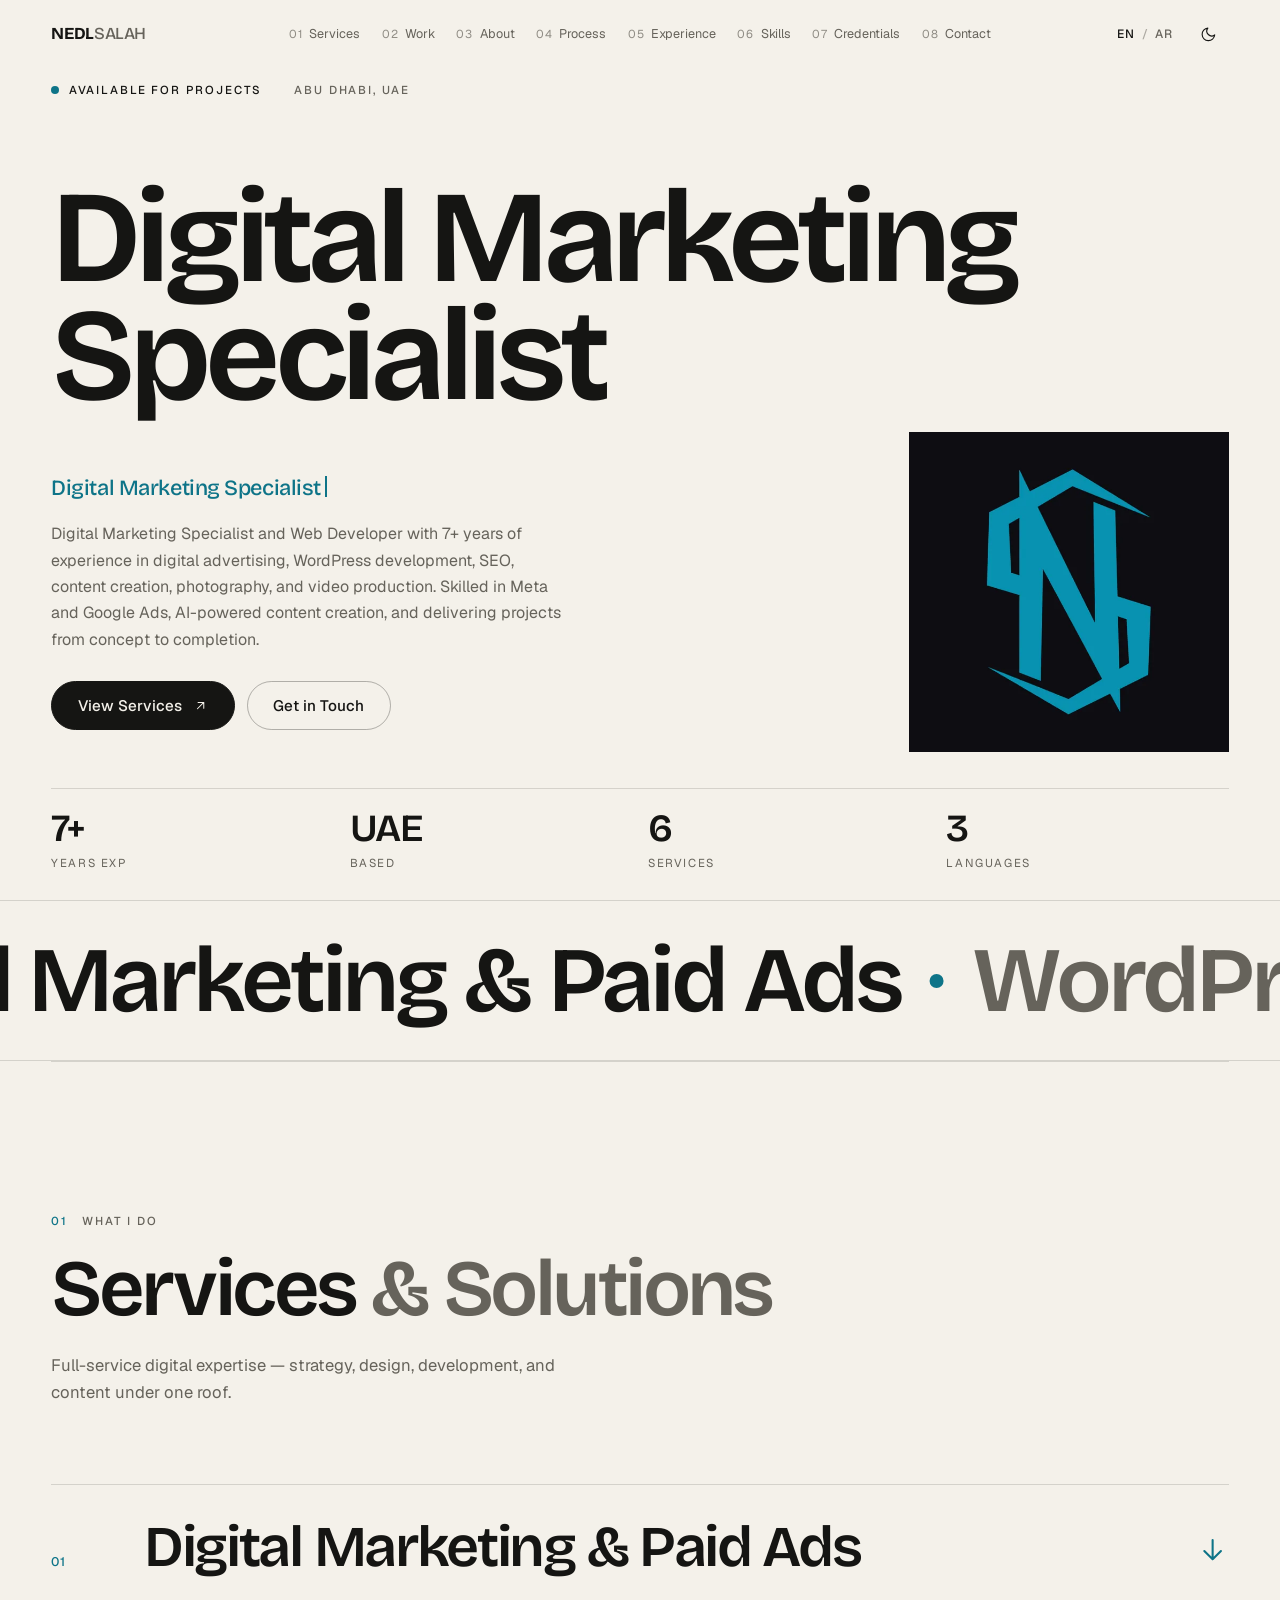
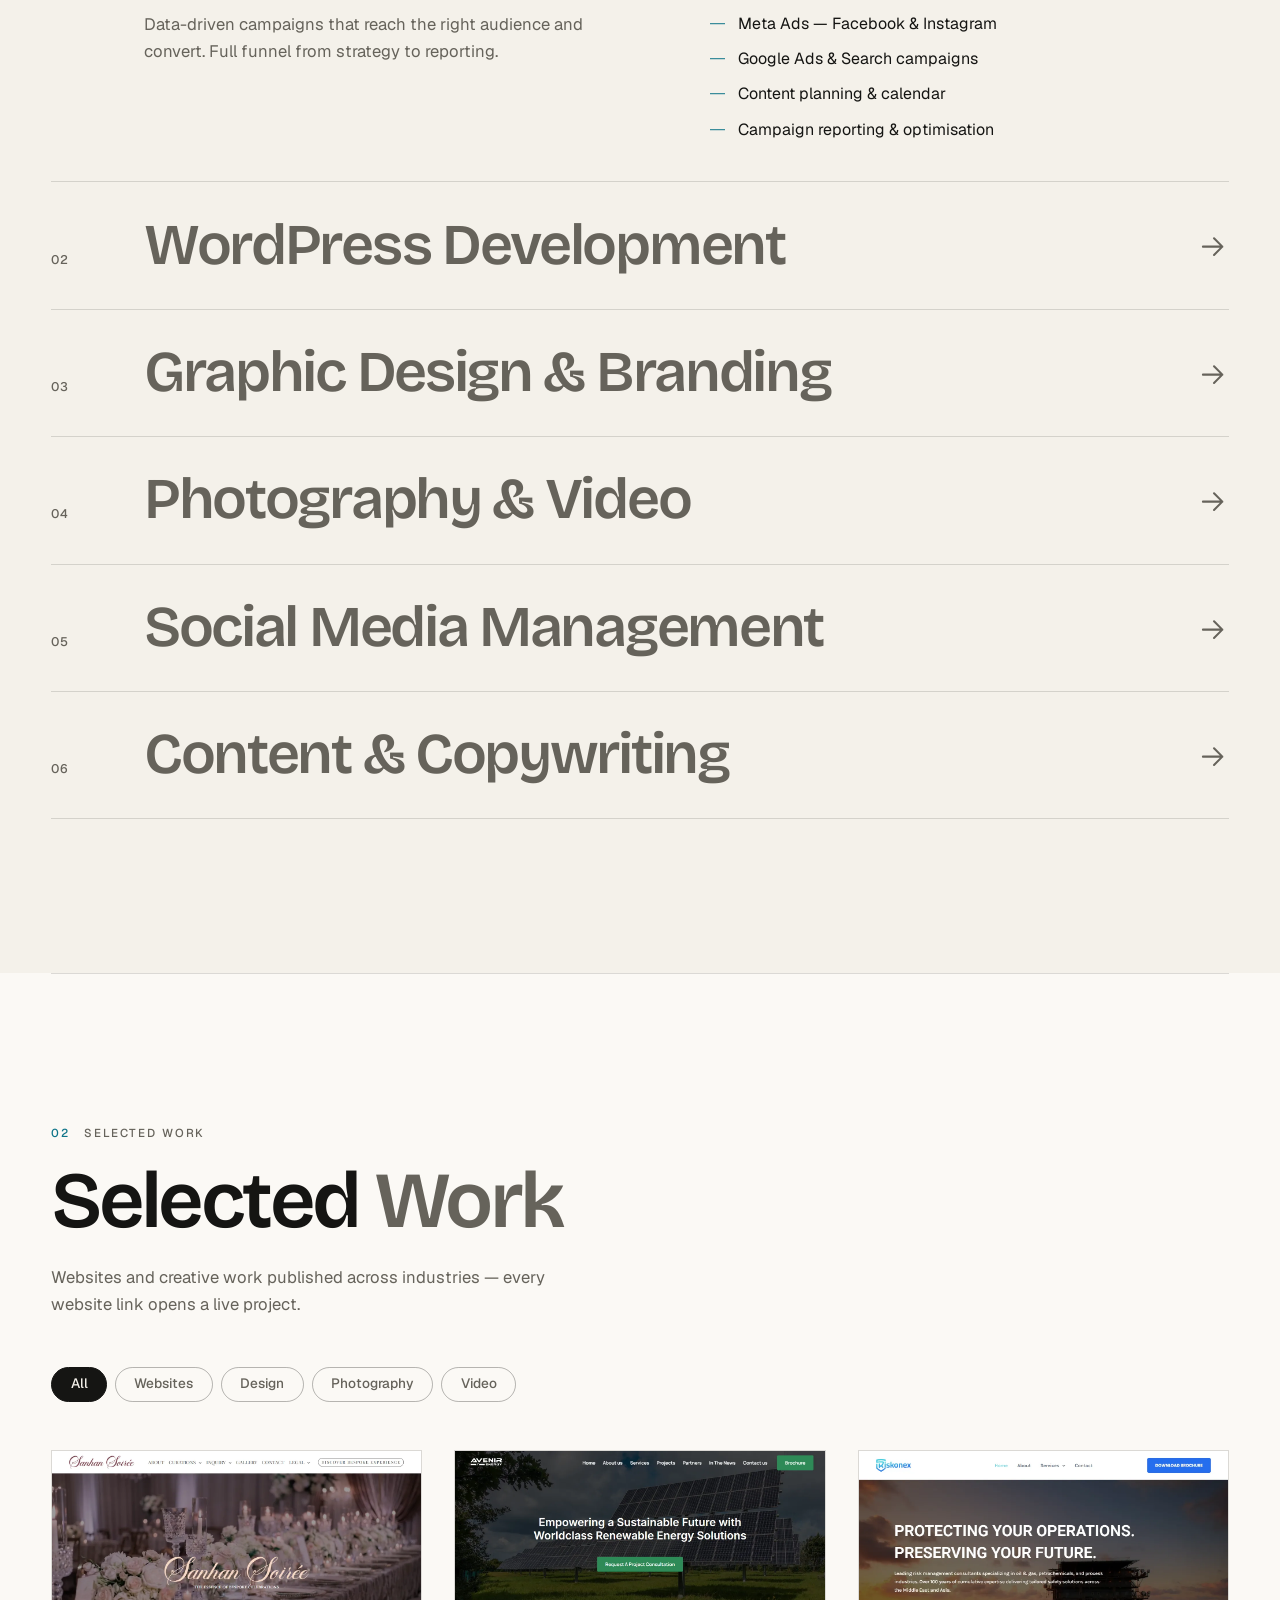
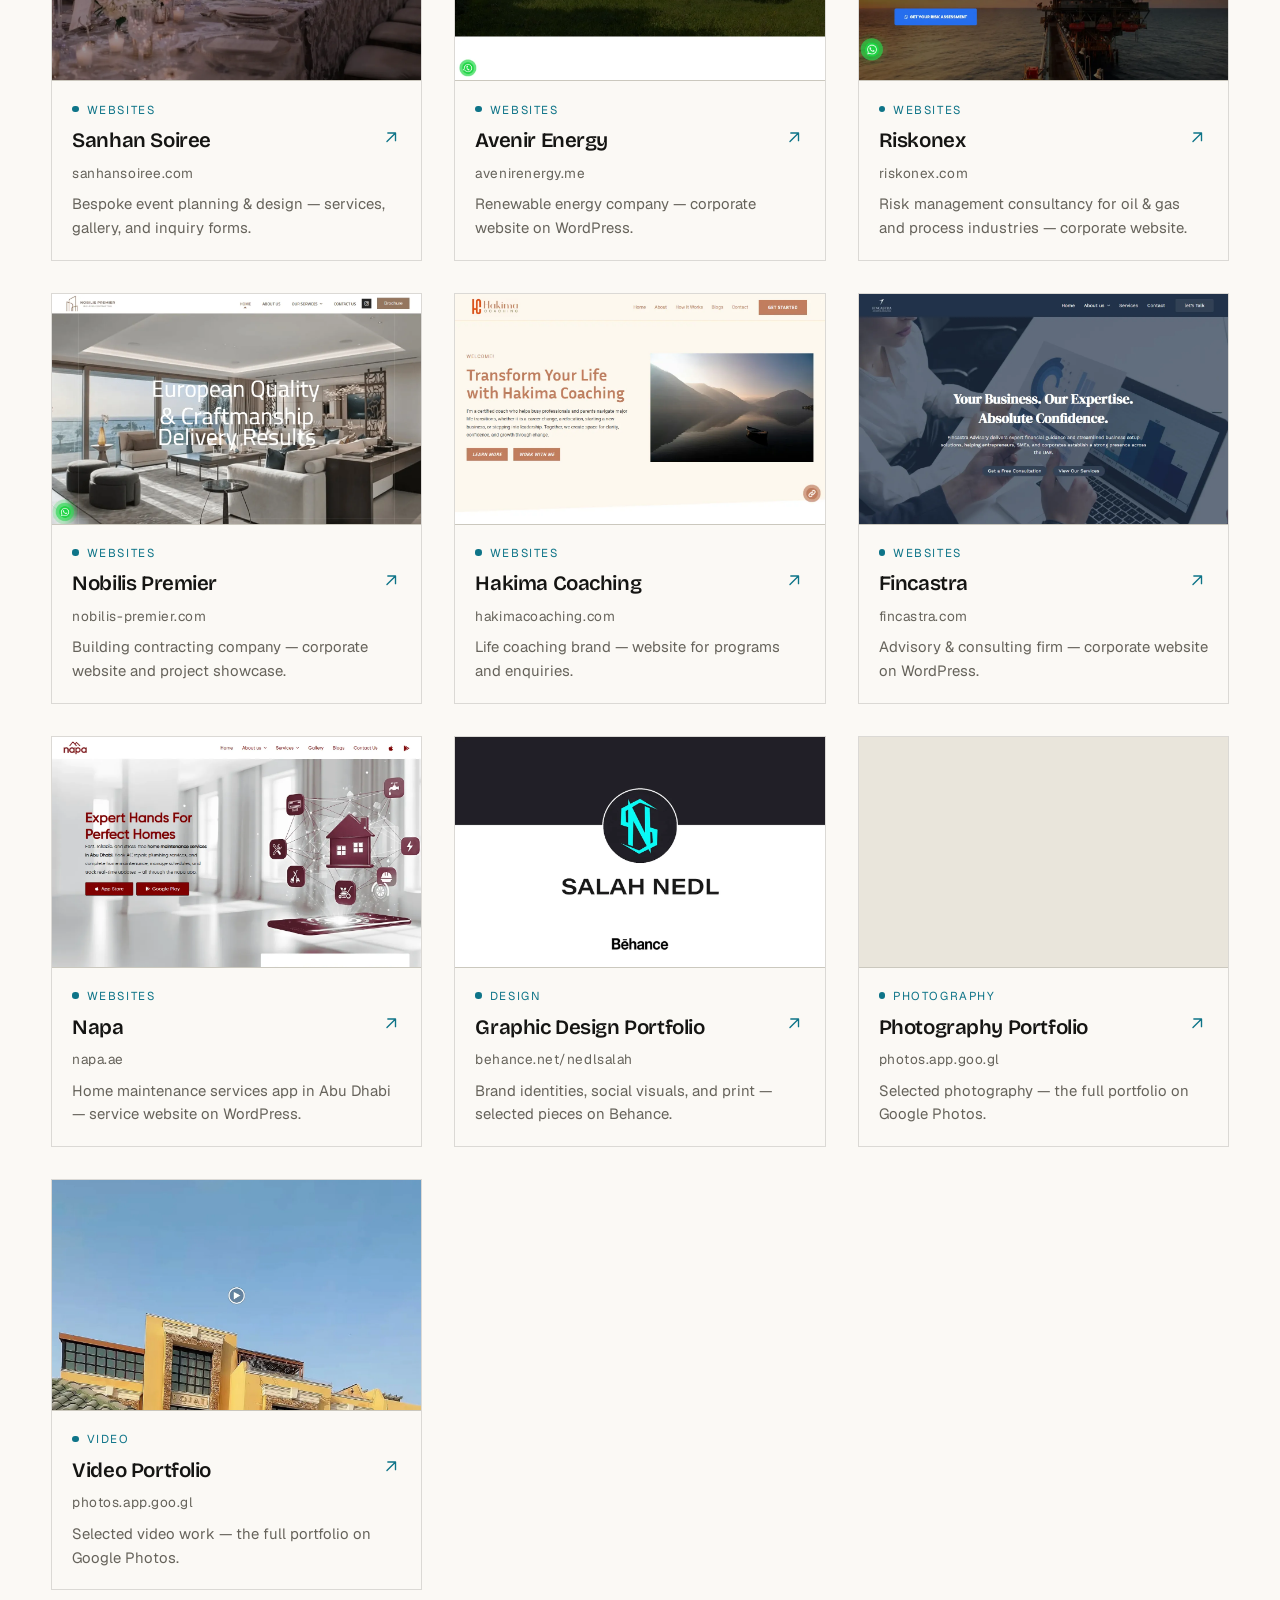
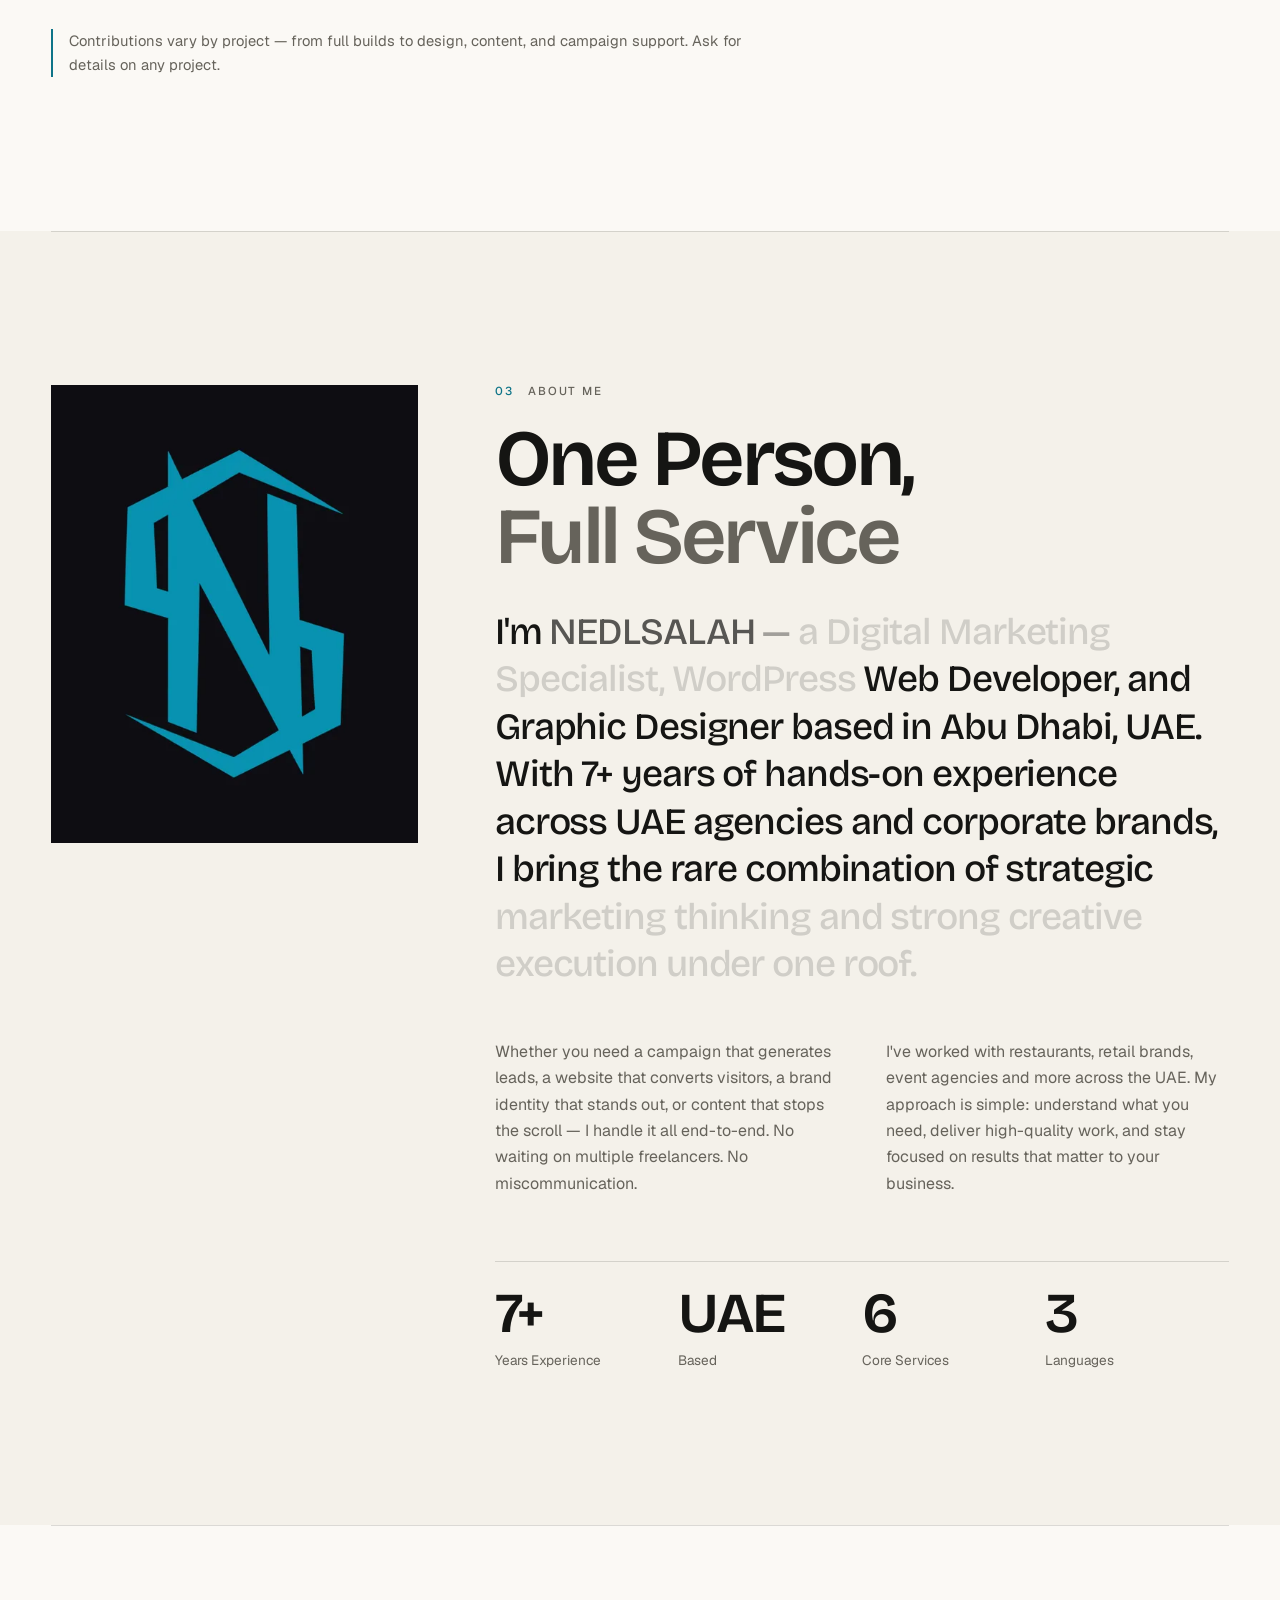
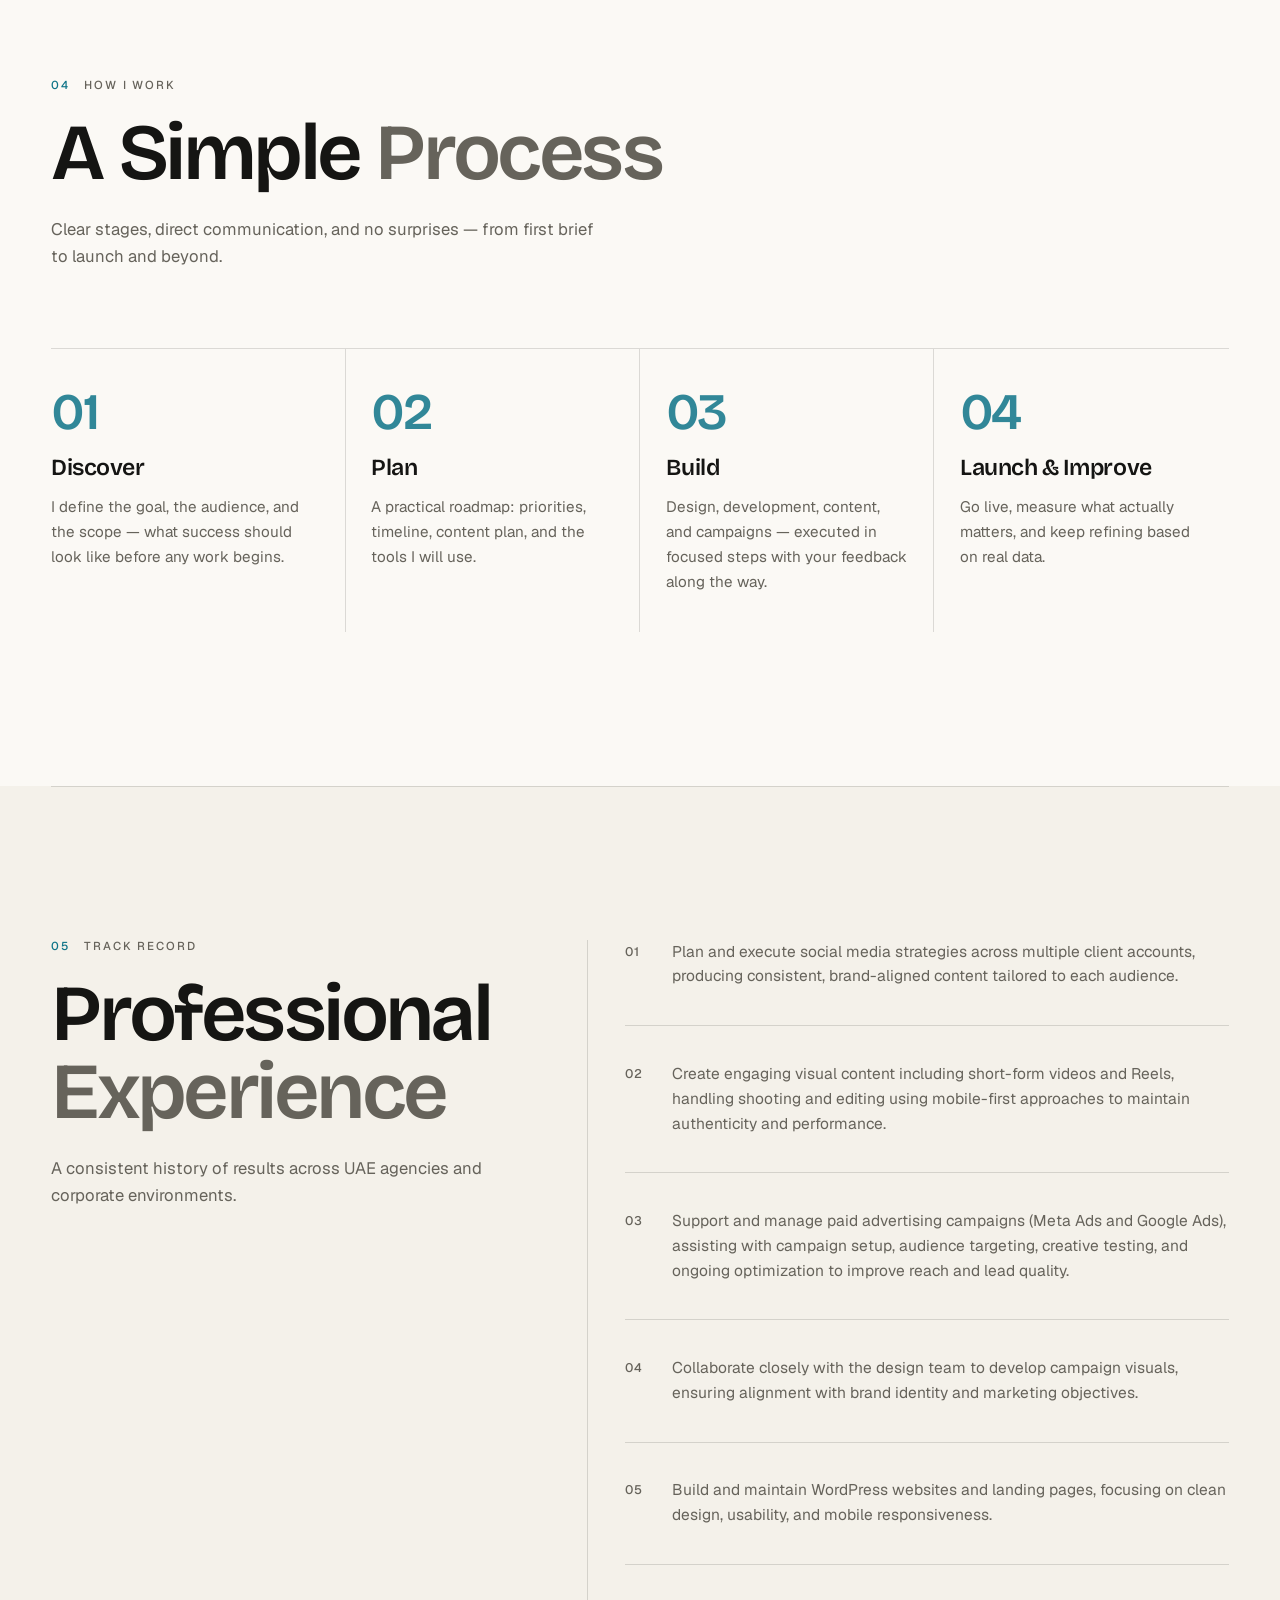
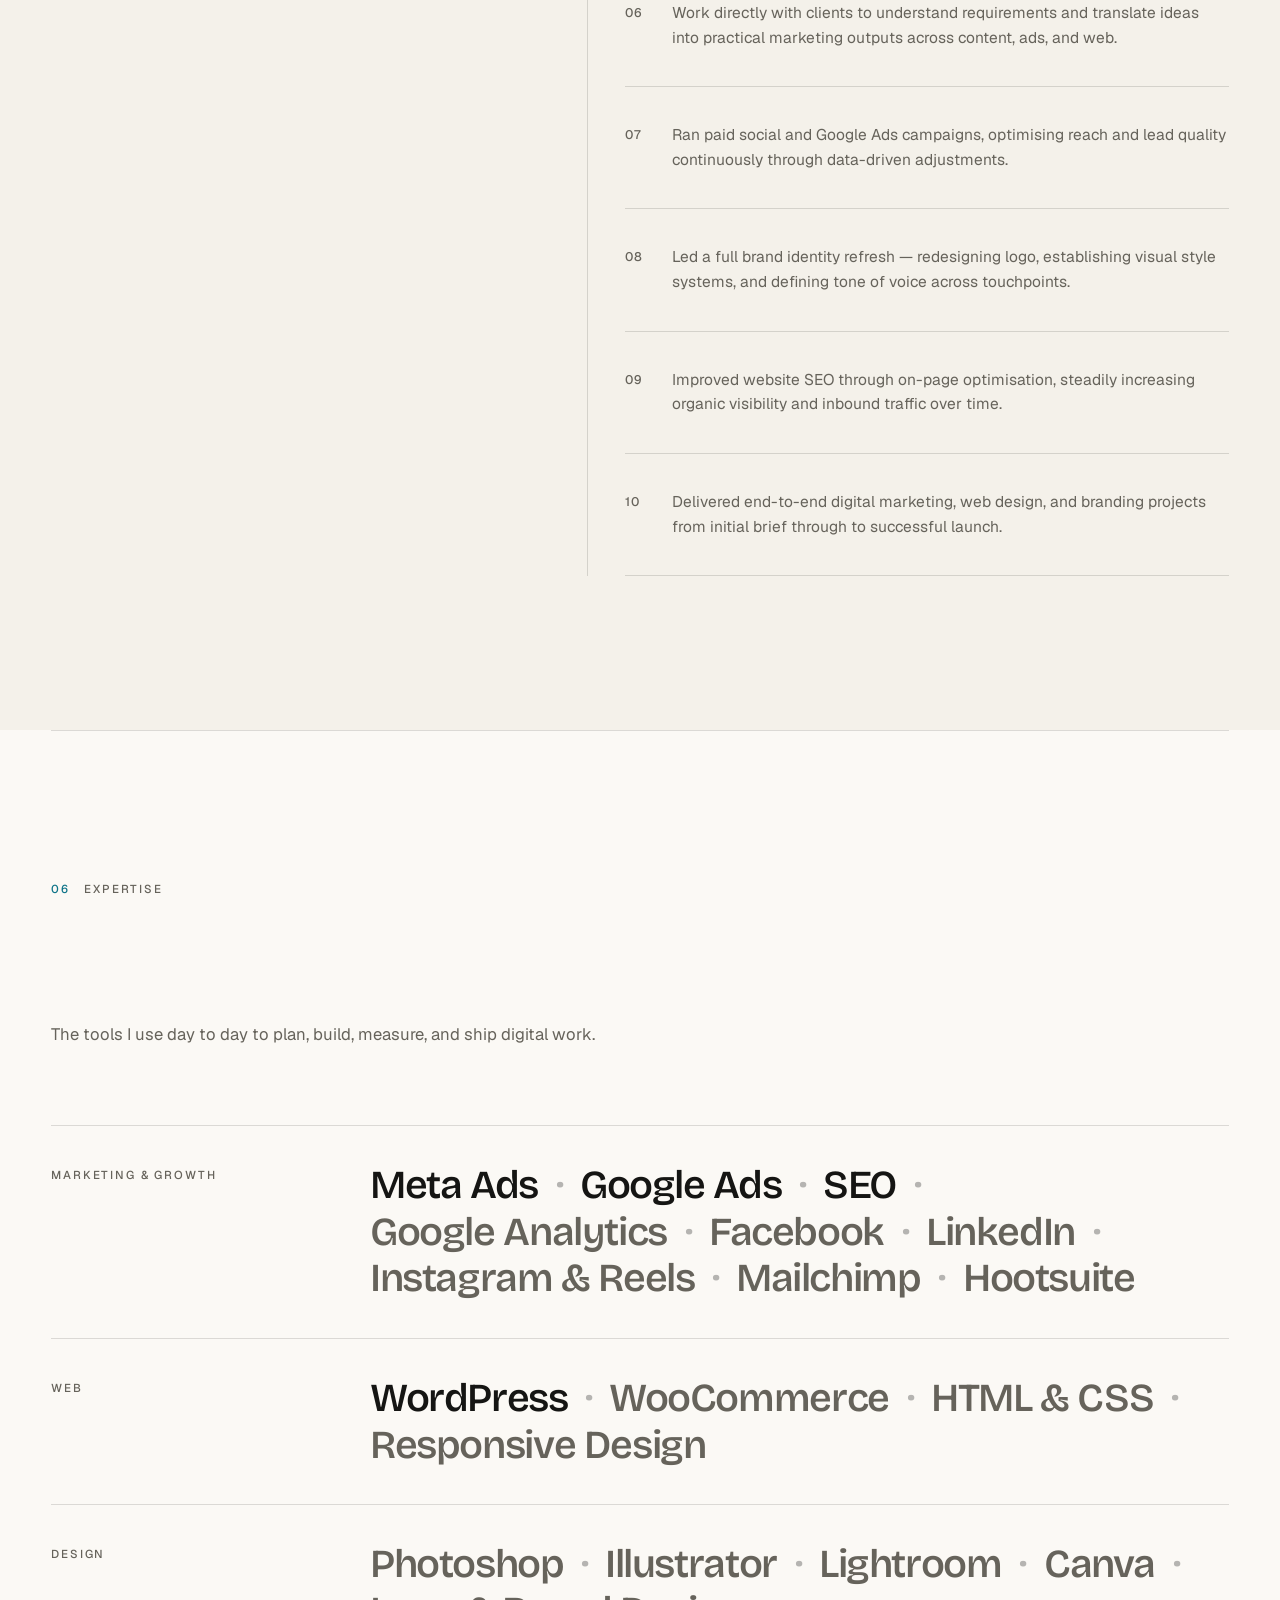
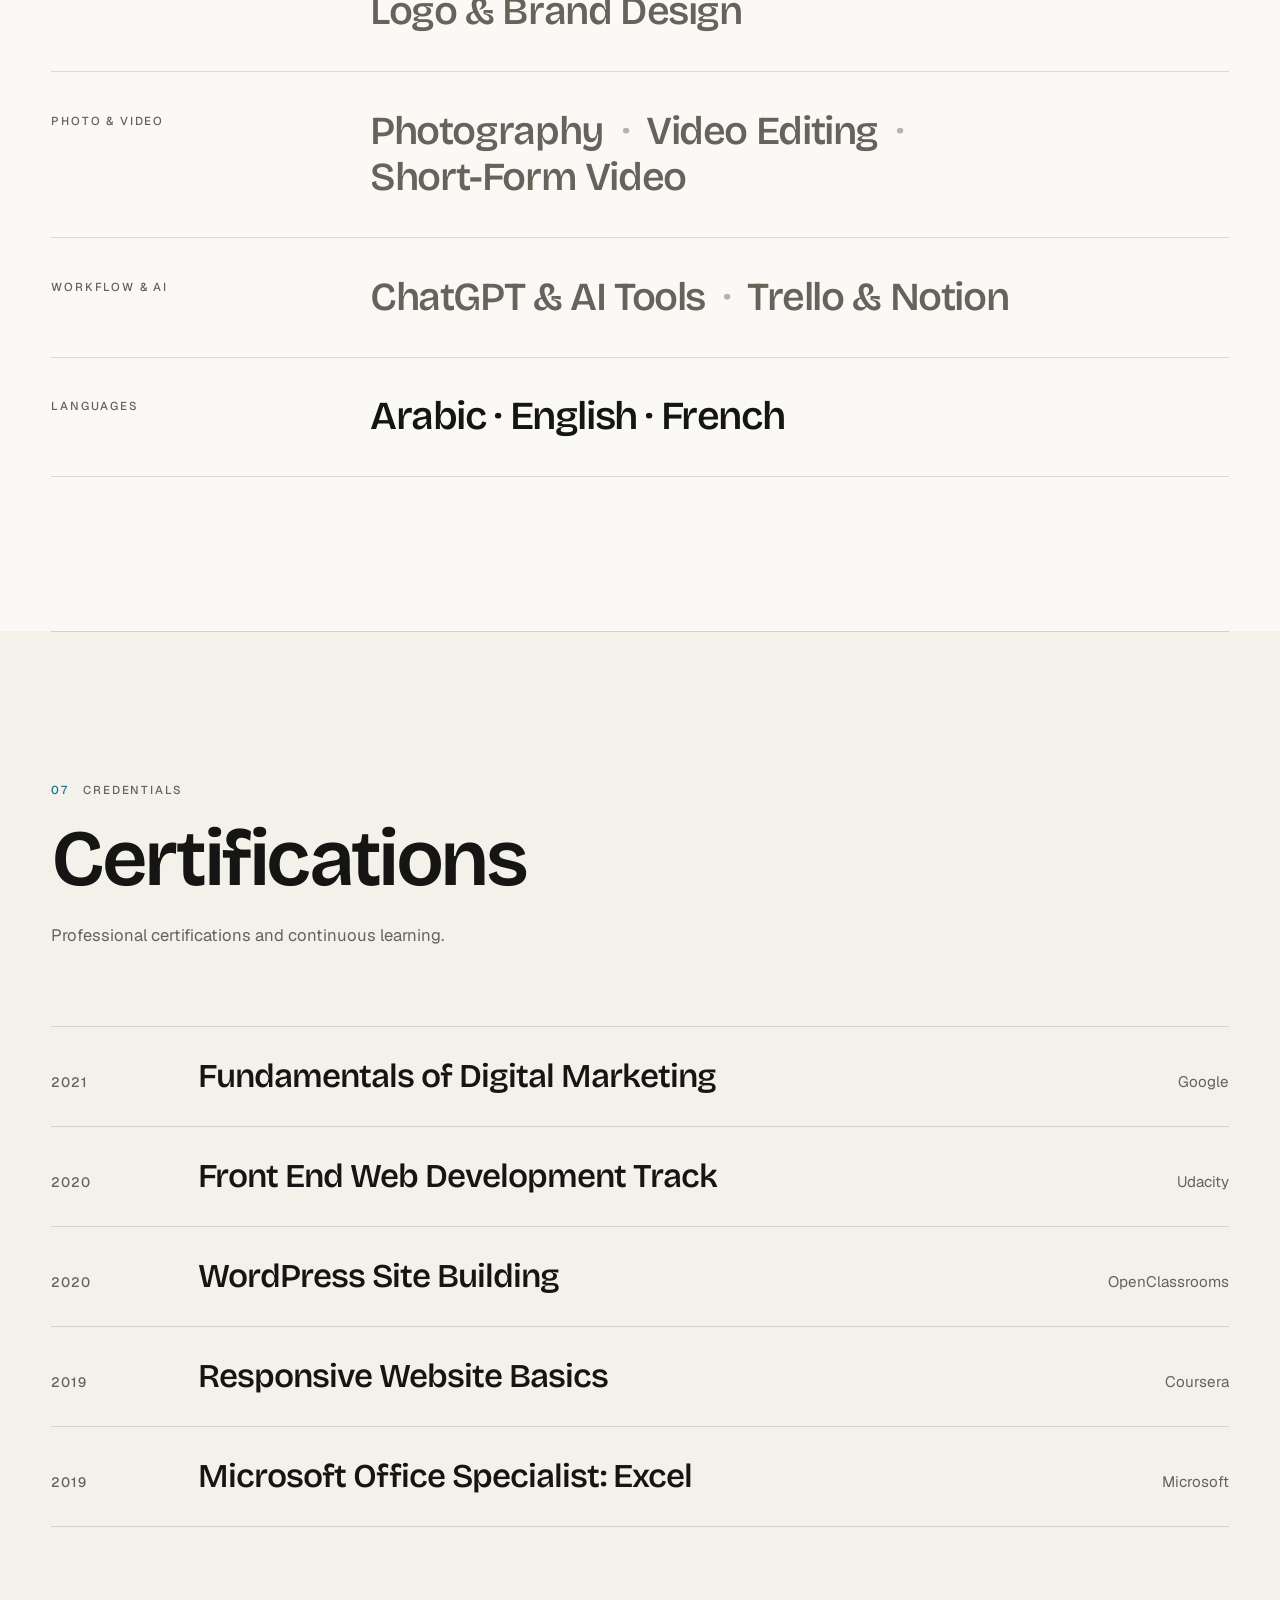
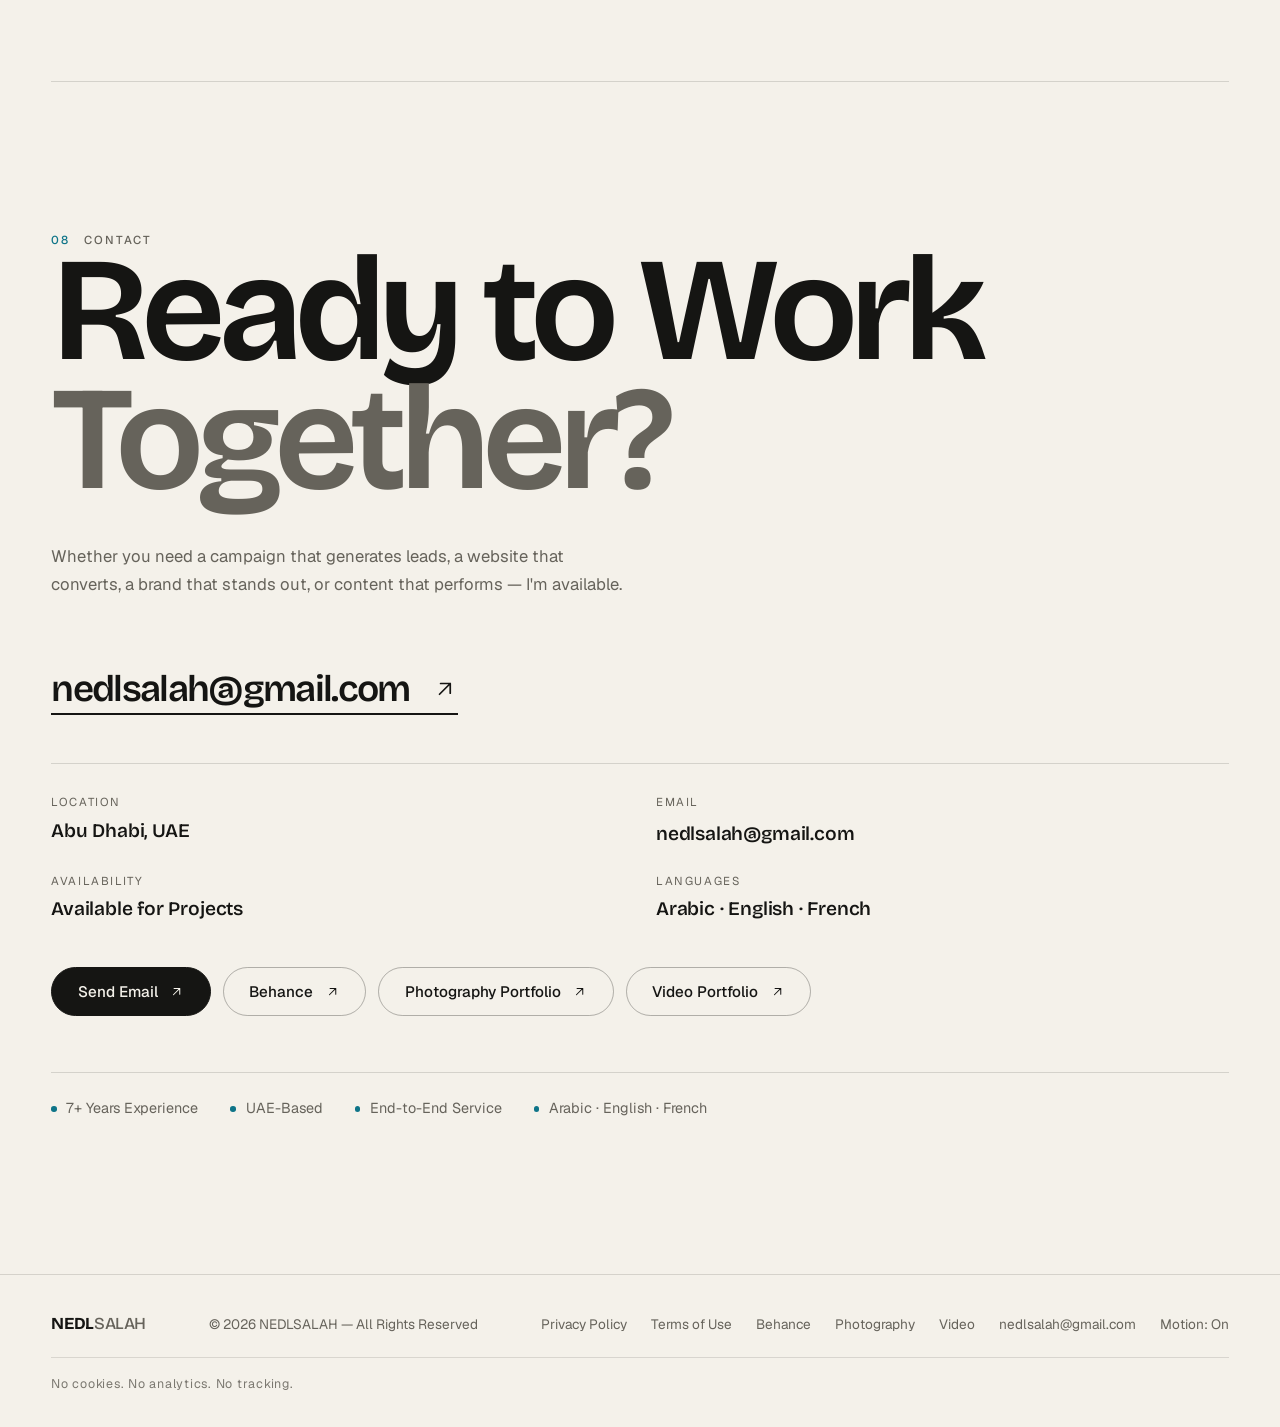
==== commit c389adb5: "ok" ====
--- a/index.html
+++ b/index.html
@@ -13,17 +13,17 @@
 <meta property="og:description" content="NEDLSALAH — Digital Marketing Specialist, WordPress Web Developer &amp; Graphic Designer. 7+ years of experience in the UAE.">
 <meta property="og:type" content="website">
 <meta property="og:site_name" content="NEDLSALAH">
-<meta property="og:url" content="https://nedlsalah.github.io/nwebsite/">
-<meta property="og:image" content="https://nedlsalah.github.io/nwebsite/img/og-cover.png">
+<meta property="og:url" content="https://nedlsalah.github.io/Web/">
+<meta property="og:image" content="https://nedlsalah.github.io/Web/img/og-cover.png">
 <meta name="twitter:card" content="summary_large_image">
-<link rel="canonical" href="https://nedlsalah.github.io/nwebsite/">
+<link rel="canonical" href="https://nedlsalah.github.io/Web/">
 <title>NEDLSALAH — Digital Marketing Specialist, Web Developer &amp; Designer</title>
 <link rel="apple-touch-icon" sizes="180x180" href="img/favicon/apple-touch-icon.png">
 <link rel="icon" type="image/png" sizes="32x32" href="img/favicon/favicon-32x32.png">
 <link rel="icon" type="image/png" sizes="16x16" href="img/favicon/favicon-16x16.png">
 <link rel="manifest" href="img/favicon/site.webmanifest">
-<script type="application/ld+json">{"@context": "https://schema.org", "@type": "Person", "name": "NEDLSALAH", "jobTitle": "Digital Marketing Specialist", "description": "Digital Marketing Specialist, WordPress Web Developer and Graphic Designer with 7+ years of experience in the UAE.", "email": "mailto:nedlsalah@gmail.com", "url": "https://nedlsalah.github.io/nwebsite/", "address": {"@type": "PostalAddress", "addressLocality": "Abu Dhabi", "addressCountry": "AE"}, "knowsLanguage": ["ar", "en", "fr"], "sameAs": ["https://www.behance.net/nedlsalah", "https://photos.app.goo.gl/fsxX5cDCLViCtxLZ7", "https://photos.app.goo.gl/USEzX2LLwj4FP4Q19"]}</script>
-<script type="application/ld+json">{"@context": "https://schema.org", "@type": "WebSite", "name": "NEDLSALAH", "url": "https://nedlsalah.github.io/nwebsite/", "inLanguage": ["en", "ar"]}</script>
+<script type="application/ld+json">{"@context": "https://schema.org", "@type": "Person", "name": "NEDLSALAH", "jobTitle": "Digital Marketing Specialist", "description": "Digital Marketing Specialist, WordPress Web Developer and Graphic Designer with 7+ years of experience in the UAE.", "email": "mailto:nedlsalah@gmail.com", "url": "https://nedlsalah.github.io/Web/", "address": {"@type": "PostalAddress", "addressLocality": "Abu Dhabi", "addressCountry": "AE"}, "knowsLanguage": ["ar", "en", "fr"], "sameAs": ["https://www.behance.net/nedlsalah", "https://photos.app.goo.gl/fsxX5cDCLViCtxLZ7", "https://photos.app.goo.gl/USEzX2LLwj4FP4Q19"]}</script>
+<script type="application/ld+json">{"@context": "https://schema.org", "@type": "WebSite", "name": "NEDLSALAH", "url": "https://nedlsalah.github.io/Web/", "inLanguage": ["en", "ar"]}</script>
 <script>(function(){var d=document.documentElement,g=function(k){try{return localStorage.getItem(k)}catch(e){return null}},t=g("site-theme"),l=g("site-lang"),m=g("site-motion-v2"),RESPECT_OS_REDUCED_MOTION=false;
 if(t!=="light"&&t!=="dark")t=matchMedia("(prefers-color-scheme: light)").matches?"light":"dark";d.dataset.theme=t;
 if(l==="ar"){d.lang="ar";d.dir="rtl"}
@@ -55,7 +55,7 @@
   <h1 class="hero-h1" data-split data-i18n="hero_h1">Digital Marketing Specialist</h1>
   <figure class="hero-fig" data-intro style="--d:1"><picture><source type="image/webp" srcset="./img/me-640.webp 640w, ./img/me-1100.webp 1100w" sizes="(min-width:901px) 34vw, 100vw"><img src="./img/me.jpg" alt="NEDLSALAH — Digital Marketing Specialist" data-i18n-alt="hero_alt" width="1613" height="1613" fetchpriority="high" decoding="async"></picture></figure>
   <div class="hero-low">
-    <div><p class="role" data-intro style="--d:3"><span id="typedText"></span><span class="caret" aria-hidden="true"></span></p><p class="lead" data-intro style="--d:4" data-i18n="hero_lead"> Digital Marketing Specialist and Web Developer with 7+ years of experience in the UAE. Skilled in social media marketing, paid campaigns, WordPress websites, SEO, content creation, graphic design, photography, and video production. Experienced in managing projects from brief to delivery and using AI tools to support content creation and improve workflow efficiency. </p></div>
+    <div><p class="role" data-intro style="--d:3"><span id="typedText"></span><span class="caret" aria-hidden="true"></span></p><p class="lead" data-intro style="--d:4" data-i18n="hero_lead">Digital Marketing Specialist and Web Developer with 7+ years of experience in digital advertising, WordPress development, SEO, content creation, photography, and video production. Skilled in Meta and Google Ads, AI-powered content creation, and delivering projects from concept to completion.</p></div>
     <div class="hero-cta" data-intro style="--d:5"><a href="#services" class="btn btn-solid"><span data-i18n="hero_cta_services">View Services</span><svg class="arr" viewBox="0 0 24 24" fill="none" stroke="currentColor" stroke-width="1.6" stroke-linecap="round" stroke-linejoin="round" aria-hidden="true"><path d="M7 17 17 7M8 7h9v9"/></svg></a><a href="#contact" class="btn btn-line"><span data-i18n="hero_cta_contact">Get in Touch</span></a></div>
   </div>
   <dl class="meta" data-intro style="--d:6"><div><dt data-i18n="meta_years">Years Exp</dt><dd>7+</dd></div><div><dt data-i18n="meta_location">Based</dt><dd data-i18n="meta_location_val">UAE</dd></div><div><dt data-i18n="meta_services">Services</dt><dd>6</dd></div><div><dt data-i18n="meta_langs">Languages</dt><dd>3</dd></div></dl>
@@ -116,12 +116,15 @@
     <span class="wk-body"><span class="wk-tag" data-i18n="filter_web">Websites</span><span class="wk-title">Napa<svg class="arr" viewBox="0 0 24 24" fill="none" stroke="currentColor" stroke-width="1.6" stroke-linecap="round" stroke-linejoin="round" aria-hidden="true"><path d="M7 17 17 7M8 7h9v9"/></svg></span><span class="wk-dom">napa.ae</span><span class="wk-desc" data-i18n="wk_napa">Home maintenance services app in Abu Dhabi — service website on WordPress.</span><span class="vh" data-i18n="ext_new"> (opens in a new tab)</span></span>
   </a>
   <a class="wk-card" href="https://www.behance.net/nedlsalah" target="_blank" rel="noopener noreferrer" data-cat="design" data-r>
+    <span class="wk-shot"><img src="./img/work/behance.webp" alt="" loading="lazy" decoding="async" width="1280" height="800"></span>
     <span class="wk-body"><span class="wk-tag" data-i18n="filter_design">Design</span><span class="wk-title"><span data-i18n="wk_design_title">Graphic Design Portfolio</span><svg class="arr" viewBox="0 0 24 24" fill="none" stroke="currentColor" stroke-width="1.6" stroke-linecap="round" stroke-linejoin="round" aria-hidden="true"><path d="M7 17 17 7M8 7h9v9"/></svg></span><span class="wk-dom">behance.net/nedlsalah</span><span class="wk-desc" data-i18n="wk_design_desc">Brand identities, social visuals, and print — selected pieces on Behance.</span><span class="vh" data-i18n="ext_new"> (opens in a new tab)</span></span>
   </a>
   <a class="wk-card" href="https://photos.app.goo.gl/fsxX5cDCLViCtxLZ7" target="_blank" rel="noopener noreferrer" data-cat="photo" data-r>
+    <span class="wk-shot"><img src="./img/work/photography.webp" alt="" loading="lazy" decoding="async" width="1280" height="800"></span>
     <span class="wk-body"><span class="wk-tag" data-i18n="filter_photo">Photography</span><span class="wk-title"><span data-i18n="wk_photo_title">Photography Portfolio</span><svg class="arr" viewBox="0 0 24 24" fill="none" stroke="currentColor" stroke-width="1.6" stroke-linecap="round" stroke-linejoin="round" aria-hidden="true"><path d="M7 17 17 7M8 7h9v9"/></svg></span><span class="wk-dom">photos.app.goo.gl</span><span class="wk-desc" data-i18n="wk_photo_desc">Selected photography — the full portfolio on Google Photos.</span><span class="vh" data-i18n="ext_new"> (opens in a new tab)</span></span>
   </a>
   <a class="wk-card" href="https://photos.app.goo.gl/USEzX2LLwj4FP4Q19" target="_blank" rel="noopener noreferrer" data-cat="video" data-r>
+    <span class="wk-shot"><img src="./img/work/video.webp" alt="" loading="lazy" decoding="async" width="1280" height="800"></span>
     <span class="wk-body"><span class="wk-tag" data-i18n="filter_video">Video</span><span class="wk-title"><span data-i18n="wk_video_title">Video Portfolio</span><svg class="arr" viewBox="0 0 24 24" fill="none" stroke="currentColor" stroke-width="1.6" stroke-linecap="round" stroke-linejoin="round" aria-hidden="true"><path d="M7 17 17 7M8 7h9v9"/></svg></span><span class="wk-dom">photos.app.goo.gl</span><span class="wk-desc" data-i18n="wk_video_desc">Selected video work — the full portfolio on Google Photos.</span><span class="vh" data-i18n="ext_new"> (opens in a new tab)</span></span>
   </a>
 </div>
--- a/css/styles.css
+++ b/css/styles.css
@@ -0,0 +1,439 @@
+@font-face{font-family:"Bricolage Grotesque";src:url(../fonts/display.woff2) format("woff2");font-weight:200 800;font-display:swap}
+@font-face{font-family:"Geist";src:url(../fonts/body.woff2) format("woff2");font-weight:100 900;font-display:swap}
+@font-face{font-family:"IBM Plex Sans Arabic";src:url(../fonts/arabic-400.woff2) format("woff2");font-weight:400;font-display:swap;unicode-range:U+0600-06FF,U+0750-077F,U+0870-088E,U+0890-0891,U+0898-08E1,U+08E3-08FF,U+200C-200E,U+2010-2011,U+204F,U+2E41,U+FB50-FDFF,U+FE70-FE74,U+FE76-FEFC}
+@font-face{font-family:"IBM Plex Sans Arabic";src:url(../fonts/arabic-500.woff2) format("woff2");font-weight:500;font-display:swap;unicode-range:U+0600-06FF,U+0750-077F,U+0870-088E,U+0890-0891,U+0898-08E1,U+08E3-08FF,U+200C-200E,U+2010-2011,U+204F,U+2E41,U+FB50-FDFF,U+FE70-FE74,U+FE76-FEFC}
+@font-face{font-family:"IBM Plex Sans Arabic";src:url(../fonts/arabic-600.woff2) format("woff2");font-weight:600;font-display:swap;unicode-range:U+0600-06FF,U+0750-077F,U+0870-088E,U+0890-0891,U+0898-08E1,U+08E3-08FF,U+200C-200E,U+2010-2011,U+204F,U+2E41,U+FB50-FDFF,U+FE70-FE74,U+FE76-FEFC}
+@font-face{font-family:"IBM Plex Sans Arabic";src:url(../fonts/arabic-700.woff2) format("woff2");font-weight:700;font-display:swap;unicode-range:U+0600-06FF,U+0750-077F,U+0870-088E,U+0890-0891,U+0898-08E1,U+08E3-08FF,U+200C-200E,U+2010-2011,U+204F,U+2E41,U+FB50-FDFF,U+FE70-FE74,U+FE76-FEFC}
+
+/* ── Design tokens ─────────────────────────────────────── */
+:root{
+  --pad:clamp(1.25rem,4vw,3.5rem); --max:1440px; --nav-h:4.25rem;
+  --ease:cubic-bezier(.16,1,.3,1); --ease-io:cubic-bezier(.65,0,.35,1);
+  --f-display:"Bricolage Grotesque",system-ui,sans-serif; --f-body:"Geist",system-ui,sans-serif;
+}
+:root:lang(ar){--f-display:"IBM Plex Sans Arabic","Bricolage Grotesque",sans-serif;--f-body:"IBM Plex Sans Arabic","Geist",system-ui,sans-serif}
+:root[data-theme=dark]{color-scheme:dark;--bg:#0d0d0f;--surface:#141417;--surface-2:#1c1c20;--text:#f2f0ea;--muted:#9a978f;--line:rgba(242,240,234,.12);--line-2:rgba(242,240,234,.26);--accent:#3cc1da;--accent-solid:#3cc1da;--inv-bg:#f2f0ea;--inv-fg:#0d0d0f}
+:root[data-theme=light]{color-scheme:light;--bg:#f4f1ea;--surface:#fbf9f5;--surface-2:#e9e5db;--text:#151513;--muted:#66635b;--line:rgba(21,21,19,.14);--line-2:rgba(21,21,19,.3);--accent:#0e7488;--accent-solid:#0e7488;--inv-bg:#151513;--inv-fg:#f4f1ea}
+
+/* ── Base ──────────────────────────────────────────────── */
+*,*::before,*::after{box-sizing:border-box;margin:0;padding:0}
+html{-webkit-text-size-adjust:100%;scroll-padding-top:var(--nav-h);background:var(--bg)}
+html.fx{scroll-behavior:smooth}
+body{font:400 1rem/1.65 var(--f-body);background:var(--bg);color:var(--text);overflow-x:clip;text-rendering:optimizeLegibility;-webkit-font-smoothing:antialiased}
+:lang(ar) body,body:lang(ar){line-height:1.9}
+a{color:inherit;text-decoration:none}
+button{font:inherit;color:inherit;background:none;border:0;cursor:pointer}
+img{display:block;max-width:100%}
+ul,ol{list-style:none}
+::selection{background:var(--accent-solid);color:var(--inv-fg)}
+/* Scrollbar — brand colour */
+html{scrollbar-color:var(--accent-solid) var(--surface-2);scrollbar-width:thin}
+::-webkit-scrollbar{width:12px;height:12px;background:var(--surface-2)}
+::-webkit-scrollbar-thumb{background:var(--accent-solid);border:3px solid var(--surface-2);border-radius:999px}
+::-webkit-scrollbar-thumb:hover{background:var(--accent)}
+:focus-visible{outline:2px solid var(--accent);outline-offset:3px;border-radius:2px}
+.wrap{width:100%;max-width:var(--max);margin-inline:auto;padding-inline:var(--pad)}
+.skip{position:fixed;inset-block-start:.75rem;inset-inline-start:.75rem;z-index:3000;padding:.6rem 1rem;background:var(--inv-bg);color:var(--inv-fg);translate:0 -200%;transition:translate .3s var(--ease)}
+.skip:focus{translate:0 0}
+.progress{position:fixed;inset:0 0 auto 0;height:2px;z-index:1100;width:0;background:var(--accent-solid)}
+html[dir=rtl] .progress{inset-inline-start:auto;inset-inline-end:0}
+.vh{position:absolute!important;width:1px;height:1px;padding:0;margin:-1px;overflow:hidden;clip:rect(0 0 0 0);white-space:nowrap;border:0}
+[hidden]{display:none!important}
+
+/* ── Navigation ────────────────────────────────────────── */
+.nav{position:fixed;inset:0 0 auto 0;z-index:1000;border-bottom:1px solid transparent;transition:background-color .45s,border-color .45s}
+.nav.scrolled{background:color-mix(in srgb,var(--bg) 84%,transparent);-webkit-backdrop-filter:blur(14px);backdrop-filter:blur(14px);border-color:var(--line)}
+html.menu-open .nav{background:transparent;border-color:transparent;-webkit-backdrop-filter:none;backdrop-filter:none}
+.nav-in{display:grid;grid-template-columns:1fr auto 1fr;align-items:center;height:var(--nav-h);max-width:var(--max);margin-inline:auto;padding-inline:var(--pad)}
+.brand{font:700 1.05rem/1 var(--f-display);letter-spacing:-.02em;justify-self:start;display:inline-flex;align-items:center;min-height:24px}
+.brand span{color:var(--muted);font-weight:500}
+.links{display:flex;gap:.1rem}
+.links a{position:relative;display:flex;gap:.4rem;align-items:baseline;padding:.55rem .62rem;font-size:.79rem;color:var(--muted);transition:color .3s;white-space:nowrap}
+.links a .n{font-size:.72rem;letter-spacing:.08em;opacity:.7}
+.links a::after{content:"";position:absolute;inset-inline:.62rem;bottom:.25rem;height:1px;background:var(--text);transform:scaleX(0);transform-origin:left;transition:transform .5s var(--ease)}
+html[dir=rtl] .links a::after{transform-origin:right}
+.links a:hover,.links a.active{color:var(--text)}
+.links a:hover::after,.links a.active::after{transform:scaleX(1)}
+.links a.active .n{color:var(--accent);opacity:1}
+.ctrl{display:flex;align-items:center;gap:.35rem;justify-self:end}
+.lang{display:inline-flex;align-items:center;padding:.55rem .6rem;font:500 .75rem/1 var(--f-body);letter-spacing:.1em;color:var(--muted)}
+.lang span.on{color:var(--text)}
+.lang .sep{margin-inline:.4rem;opacity:.5}
+.icon-btn{display:grid;place-items:center;width:2.5rem;height:2.5rem;border-radius:50%;color:var(--text);transition:background-color .3s}
+.icon-btn:hover{background:var(--surface-2)}
+.icon-btn svg{width:1.05rem;height:1.05rem;grid-area:1/1;transition:opacity .35s,rotate .6s var(--ease),scale .6s var(--ease)}
+:root[data-theme=dark] .i-moon,:root[data-theme=light] .i-sun{opacity:0;rotate:-60deg;scale:.5}
+.menu-btn{display:none;position:relative;width:2.5rem;height:2.5rem}
+.menu-btn span{position:absolute;inset-inline:.7rem;height:1.5px;background:var(--text);transition:translate .5s var(--ease),rotate .5s var(--ease)}
+.menu-btn span:nth-child(1){top:1.05rem}.menu-btn span:nth-child(2){top:1.45rem}
+.menu-btn.active span:nth-child(1){translate:0 .2rem;rotate:45deg}
+.menu-btn.active span:nth-child(2){translate:0 -.2rem;rotate:-45deg}
+
+.mmenu{position:fixed;inset:0;z-index:900;display:flex;flex-direction:column;justify-content:space-between;padding:calc(var(--nav-h) + 1.5rem) var(--pad) 1.75rem;background:var(--bg);clip-path:inset(0 0 100% 0);visibility:hidden;transition:clip-path .8s var(--ease),visibility 0s .8s;overflow:auto}
+.mmenu.open{clip-path:inset(0);visibility:visible;transition:clip-path .8s var(--ease),visibility 0s}
+.mmenu a.big{display:flex;gap:1rem;align-items:baseline;padding-block:.14em;border-bottom:1px solid var(--line);font:600 clamp(1.8rem,8.5vw,3.1rem)/1.15 var(--f-display);letter-spacing:-.04em;translate:0 35%;opacity:0;transition:translate .8s var(--ease),opacity .5s,color .3s}
+.mmenu.open a.big{translate:0 0;opacity:1;transition-delay:calc(.15s + var(--i)*.05s)}
+:lang(ar) .mmenu a.big{letter-spacing:0}
+.mmenu a.big .n{font:500 .72rem var(--f-body);letter-spacing:.1em;color:var(--accent)}
+.mmenu a.big:active{color:var(--accent)}
+.mmenu .mfoot{display:flex;flex-wrap:wrap;gap:.5rem 1.5rem;margin-top:2rem;font-size:.9rem;color:var(--muted)}
+.mmenu .mfoot a:hover{color:var(--text)}
+
+/* ── Shared type ───────────────────────────────────────── */
+.eyebrow{display:flex;gap:.9rem;align-items:center;font:500 .72rem/1 var(--f-body);letter-spacing:.16em;text-transform:uppercase;color:var(--muted)}
+.eyebrow .idx{color:var(--accent)}
+:lang(ar) .eyebrow{letter-spacing:0;text-transform:none;font-size:.9rem}
+.h2{font:620 clamp(2.4rem,6.2vw,5.5rem)/.98 var(--f-display);letter-spacing:-.045em;text-wrap:balance;margin-top:1.5rem}
+:lang(ar) .h2{line-height:1.3;letter-spacing:0;font-weight:700;font-size:clamp(2.1rem,5.4vw,4.75rem)}
+.h2>span:not(.w){color:var(--muted)}
+.sec-desc{max-width:34rem;margin-top:1.5rem;color:var(--muted);font-size:clamp(1rem,1.3vw,1.15rem)}
+.sec{position:relative;padding-block:clamp(5rem,12vw,10rem)}
+.sec::before{content:"";position:absolute;top:0;inset-inline:var(--pad);height:1px;background:var(--line);transform-origin:left}
+html[dir=rtl] .sec::before{transform-origin:right}
+.sec-alt{background:var(--surface)}
+.arr{width:1em;height:1em;flex:none}
+html[dir=rtl] .arr{scale:-1 1}
+.sub-h{margin-top:clamp(3rem,6vw,4.5rem);font:500 .72rem/1 var(--f-body);letter-spacing:.16em;text-transform:uppercase;color:var(--muted)}
+:lang(ar) .sub-h{letter-spacing:0;text-transform:none;font-size:.9rem}
+
+/* Word-mask headline reveal (fx only) */
+.fx [data-split] .w{display:inline-block;overflow:hidden;vertical-align:top;padding:0 .06em .14em;margin:0 -.06em -.14em}
+.fx [data-split] .wi{display:inline-block;translate:0 112%;rotate:3deg;transform-origin:0 100%;transition:translate 1.1s var(--ease),rotate 1.1s var(--ease);transition-delay:calc(var(--i,0)*55ms)}
+.fx [data-split].is-in .wi{translate:0 0;rotate:0deg}
+/* Generic reveal */
+.fx [data-r]{opacity:0;translate:0 1.6rem;transition:opacity .9s var(--ease),translate 1.1s var(--ease)}
+.fx [data-r].in,.fx.rv-all [data-r]{opacity:1;translate:0 0}
+.fx .rv{opacity:0;translate:0 1.4rem;transition:opacity .9s var(--ease),translate 1.1s var(--ease)}
+.fx .rv.in,.fx.rv-all .rv{opacity:1;translate:0 0}
+.fx .sec::before{transform:scaleX(0);transition:transform 1.5s var(--ease)}
+.fx .sec.in::before,.fx.rv-all .sec::before{transform:none}
+
+/* ── Hero ──────────────────────────────────────────────── */
+.hero{position:relative;min-height:100svh;display:flex;padding-top:calc(var(--nav-h) + 1rem);padding-bottom:1.75rem}
+.hero-wrap{position:relative;display:flex;flex-direction:column;justify-content:space-between;gap:clamp(1.5rem,4vh,3rem);width:100%}
+.hero-top{display:flex;flex-wrap:wrap;gap:.5rem 2rem;align-items:center;font:500 .72rem/1 var(--f-body);letter-spacing:.16em;text-transform:uppercase;color:var(--muted)}
+:lang(ar) .hero-top{letter-spacing:0;text-transform:none;font-size:.9rem}
+.avail{display:inline-flex;gap:.6rem;align-items:center;color:var(--text)}
+.dot{width:.5rem;height:.5rem;border-radius:50%;background:var(--accent);box-shadow:0 0 0 0 color-mix(in srgb,var(--accent) 50%,transparent)}
+.fx .dot{animation:ping 2.6s ease-out infinite}
+@keyframes ping{70%,100%{box-shadow:0 0 0 .6rem transparent}}
+.hero-h1{position:relative;z-index:2;font:650 clamp(3.1rem,10.2vw,10.5rem)/.9 var(--f-display);letter-spacing:-.055em;color:var(--text);text-wrap:balance;margin-top:clamp(.5rem,3vh,2rem)}
+:lang(ar) .hero-h1{font-size:clamp(2.7rem,8.4vw,8.5rem);line-height:1.18;letter-spacing:0;font-weight:700}
+.hero-fig{position:absolute;z-index:1;inset-block-end:7.5rem;inset-inline-end:var(--pad);width:clamp(13rem,25vw,24rem);aspect-ratio:1/1;overflow:hidden;background:var(--surface-2)}
+.hero-fig img,.about-fig img{width:100%;height:100%;object-fit:cover}
+:lang(ar) .hero-fig{width:clamp(11rem,21vw,20rem)}
+.hero-low{display:grid;grid-template-columns:minmax(0,1fr);max-width:38rem;position:relative;z-index:3}
+.role{font:500 clamp(1.05rem,1.7vw,1.4rem)/1.4 var(--f-display);letter-spacing:-.02em;min-height:1.5em;color:var(--accent)}
+:lang(ar) .role{letter-spacing:0}
+.caret{display:inline-block;width:2px;height:1em;margin-inline-start:.2em;vertical-align:-.12em;background:var(--accent)}
+.fx .caret{animation:blink 1s steps(1) infinite}
+@keyframes blink{50%{opacity:0}}
+.lead{max-width:32rem;margin-top:1rem;color:var(--muted);font-size:clamp(1rem,1.25vw,1.12rem)}
+.hero-cta{display:flex;flex-wrap:wrap;gap:.75rem;margin-top:1.75rem}
+.btn{display:inline-flex;align-items:center;gap:.7rem;padding:1rem 1.6rem;border-radius:999px;font:500 .95rem/1 var(--f-body);border:1px solid var(--line-2);transition:background-color .35s,color .35s,border-color .35s,translate .5s var(--ease)}
+.btn .arr{transition:translate .5s var(--ease)}
+.btn:hover .arr{translate:.2rem -.2rem}
+html[dir=rtl] .btn:hover .arr{translate:-.2rem -.2rem}
+.btn-solid{background:var(--inv-bg);color:var(--inv-fg);border-color:var(--inv-bg)}
+.btn-solid:hover{background:var(--accent-solid);border-color:var(--accent-solid);color:var(--inv-fg)}
+.btn-line:hover{border-color:var(--text)}
+.meta{display:grid;grid-template-columns:repeat(4,1fr);gap:1rem;padding-top:1.25rem;border-top:1px solid var(--line)}
+.meta dt{font-size:.72rem;letter-spacing:.14em;text-transform:uppercase;color:var(--muted);order:2}
+:lang(ar) .meta dt{letter-spacing:0;text-transform:none;font-size:.85rem}
+.meta div{display:flex;flex-direction:column;gap:.35rem}
+.meta dd{font:600 clamp(1.6rem,3vw,2.5rem)/1 var(--f-display);letter-spacing:-.04em}
+.fx [data-intro]{opacity:0;translate:0 1.4rem}
+.fx.is-ready [data-intro],.fx.rv-all [data-intro]{opacity:1;translate:0 0;transition:opacity 1s var(--ease),translate 1.2s var(--ease);transition-delay:calc(.25s + var(--d,0)*.1s)}
+.fx .hero-fig{opacity:1;translate:0 0;clip-path:inset(100% 0 0 0)}
+.fx.is-ready .hero-fig,.fx.rv-all .hero-fig{clip-path:inset(0);transition:clip-path 1.5s var(--ease-io) .2s}
+.fx .hero-fig img{scale:1.25;transition:scale 2s var(--ease) .2s}
+.fx.is-ready .hero-fig img,.fx.rv-all .hero-fig img{scale:1}
+@supports (animation-timeline:scroll()){
+  .fx .hero-fig{animation:drift linear both;animation-timeline:scroll(root);animation-range:0 100vh}
+  .fx .hero-h1{animation:drift2 linear both;animation-timeline:scroll(root);animation-range:0 100vh}
+  .fx .about-fig img{animation:par linear both;animation-timeline:view();animation-range:cover}
+}
+@keyframes drift{to{translate:0 -9vh}}
+@keyframes drift2{to{translate:0 4vh}}
+@keyframes par{from{translate:0 -7%;scale:1.14}to{translate:0 7%;scale:1.14}}
+
+/* ── Services (editorial index / accordion) ────────────── */
+.svc-list{margin-top:clamp(2.5rem,6vw,5rem);border-top:1px solid var(--line)}
+.svc{border-bottom:1px solid var(--line)}
+.svc-btn{width:100%;display:grid;grid-template-columns:clamp(2.5rem,6vw,5.5rem) minmax(0,1fr) auto;align-items:baseline;gap:1rem;padding-block:clamp(1.2rem,2.6vw,2.2rem);text-align:start;cursor:pointer}
+.svc-n{font:500 .78rem/1 var(--f-body);letter-spacing:.1em;color:var(--muted);transition:color .3s}
+.svc-t{font:600 clamp(1.55rem,4.5vw,4.25rem)/1.04 var(--f-display);letter-spacing:-.04em;color:var(--muted);transition:color .35s,translate .6s var(--ease)}
+:lang(ar) .svc-t{letter-spacing:0;line-height:1.3;font-weight:600}
+.svc-arr{width:clamp(1.3rem,2.6vw,2.2rem);height:clamp(1.3rem,2.6vw,2.2rem);color:var(--muted);transition:rotate .6s var(--ease),color .3s}
+.svc:hover .svc-t,.svc[data-open] .svc-t{color:var(--text)}
+.svc:hover .svc-t{translate:.6rem 0}
+html[dir=rtl] .svc:hover .svc-t{translate:-.6rem 0}
+.svc[data-open] .svc-n{color:var(--accent)}
+.svc[data-open] .svc-arr{rotate:90deg;color:var(--accent)}
+html[dir=rtl] .svc[data-open] .svc-arr{rotate:-90deg}
+.svc-body{display:grid;grid-template-rows:0fr;transition:grid-template-rows .7s var(--ease)}
+.svc[data-open] .svc-body{grid-template-rows:1fr}
+.svc-inner{min-height:0;overflow:hidden}
+.svc-cols{display:grid;grid-template-columns:minmax(0,1fr) minmax(0,1fr);gap:1.5rem 3rem;padding-block:0 clamp(1.5rem,3vw,2.5rem);padding-inline-start:calc(clamp(2.5rem,6vw,5.5rem) + 1rem)}
+.svc-cols p{color:var(--muted);max-width:30rem;font-size:clamp(1rem,1.3vw,1.15rem)}
+.svc-cols ul{display:grid;gap:.55rem}
+.svc-cols li{display:flex;gap:.8rem;align-items:baseline}
+.svc-cols li::before{content:"";width:.9rem;height:1px;background:var(--accent);flex:none;translate:0 -.3em}
+
+/* ── Selected work ─────────────────────────────────────── */
+.wk-filters{display:flex;flex-wrap:wrap;gap:.5rem;margin-top:clamp(2rem,4vw,3rem)}
+.wk-filters button{padding:.6rem 1.15rem;border:1px solid var(--line-2);border-radius:999px;font:500 .85rem/1 var(--f-body);color:var(--muted);transition:background-color .3s,color .3s,border-color .3s}
+.wk-filters button:hover{color:var(--text);border-color:var(--text)}
+.wk-filters button[aria-pressed=true]{background:var(--inv-bg);border-color:var(--inv-bg);color:var(--inv-fg)}
+.wk-grid{display:grid;grid-template-columns:repeat(auto-fill,minmax(min(100%,21rem),1fr));gap:clamp(1.25rem,2.5vw,2rem);margin-top:clamp(2rem,4vw,3rem)}
+.wk-card{position:relative;display:flex;flex-direction:column;border:1px solid var(--line);background:var(--surface);isolation:isolate;transition:border-color .35s,translate .5s var(--ease)}
+.wk-card:hover{border-color:var(--line-2);translate:0 -.25rem}
+.wk-shot{aspect-ratio:16/10;overflow:hidden;background:var(--surface-2);border-bottom:1px solid var(--line)}
+.wk-shot img{width:100%;height:100%;object-fit:cover;object-position:top center;transition:scale .8s var(--ease)}
+.wk-card:hover .wk-shot img{scale:1.045}
+.wk-body{display:flex;flex-direction:column;gap:.5rem;padding:1.15rem 1.25rem 1.25rem;flex:1}
+.wk-title{display:flex;justify-content:space-between;gap:1rem;align-items:baseline;font:600 clamp(1.05rem,1.6vw,1.3rem)/1.2 var(--f-display);letter-spacing:-.02em}
+.wk-dom{direction:ltr;unicode-bidi:isolate;color:var(--muted);font-size:.85rem;letter-spacing:.04em}
+:lang(ar) .wk-title{letter-spacing:0}
+.wk-title .arr{color:var(--accent);transition:translate .5s var(--ease)}
+.wk-card:hover .wk-title .arr{translate:.2rem -.2rem}
+html[dir=rtl] .wk-card:hover .wk-title .arr{translate:-.2rem -.2rem}
+.wk-desc{color:var(--muted);font-size:.93rem;line-height:1.6;flex:1}
+.wk-tag{display:inline-flex;align-items:center;gap:.5rem;font-size:.72rem;letter-spacing:.14em;text-transform:uppercase;color:var(--accent)}
+:lang(ar) .wk-tag{letter-spacing:0;text-transform:none;font-size:.8rem}
+.wk-tag::before{content:"";width:.4rem;height:.4rem;border-radius:50%;background:var(--accent)}
+.wk-note{display:flex;gap:.9rem;align-items:flex-start;max-width:46rem;margin-top:clamp(1.75rem,3vw,2.5rem);padding-inline-start:1rem;border-inline-start:2px solid var(--accent);color:var(--muted);font-size:.92rem}
+
+/* ── About ─────────────────────────────────────────────── */
+.about{display:grid;grid-template-columns:minmax(0,4fr) minmax(0,8fr);gap:clamp(2rem,6vw,7rem);align-items:start}
+.about-fig{position:sticky;top:calc(var(--nav-h) + 1.5rem);aspect-ratio:4/5;overflow:hidden;background:var(--surface-2)}
+.fx .about-fig{clip-path:inset(18% 18% 18% 18%);transition:clip-path 1.6s var(--ease-io)}
+.fx .about-fig.in,.fx.rv-all .about-fig{clip-path:inset(0)}
+.statement{margin-top:2rem;font:500 clamp(1.4rem,2.9vw,2.6rem)/1.28 var(--f-display);letter-spacing:-.03em;text-wrap:pretty}
+:lang(ar) .statement{letter-spacing:0;line-height:1.7;font-weight:500}
+.about-cols{display:grid;grid-template-columns:1fr 1fr;gap:2rem 3rem;margin-top:clamp(2rem,4vw,3.5rem);color:var(--muted)}
+.stats{display:grid;grid-template-columns:repeat(4,1fr);margin-top:clamp(2.5rem,5vw,4.5rem);border-top:1px solid var(--line)}
+.stats div{display:flex;flex-direction:column;gap:.4rem;padding-block:1.5rem 0;padding-inline-end:1rem}
+.stats dd{font:620 clamp(2rem,4.4vw,3.75rem)/1 var(--f-display);letter-spacing:-.05em;order:1}
+.stats dt{order:2;color:var(--muted);font-size:.85rem}
+
+/* ── Process ───────────────────────────────────────────── */
+.proc-list{display:grid;grid-template-columns:repeat(4,minmax(0,1fr));margin-top:clamp(2.5rem,6vw,5rem);border-top:1px solid var(--line)}
+.proc-step{padding:clamp(1.5rem,3vw,2.5rem) clamp(1rem,2vw,1.75rem) clamp(1.5rem,3vw,2.5rem) 0;border-inline-end:1px solid var(--line);position:relative}
+.proc-step:last-child{border-inline-end:0}
+.proc-step:not(:first-child){padding-inline-start:clamp(1rem,2vw,1.75rem)}
+.proc-n{font:600 clamp(2.2rem,4vw,3.4rem)/1 var(--f-display);letter-spacing:-.05em;color:var(--accent);opacity:.85}
+.proc-step h3{margin-top:1rem;font:600 clamp(1.15rem,1.8vw,1.5rem)/1.2 var(--f-display);letter-spacing:-.02em}
+:lang(ar) .proc-step h3{letter-spacing:0}
+.proc-step p{margin-top:.75rem;color:var(--muted);font-size:.95rem;line-height:1.65}
+
+/* ── Experience timeline ───────────────────────────────── */
+.exp{display:grid;grid-template-columns:minmax(0,5fr) minmax(0,7fr);gap:clamp(2rem,6vw,6rem);align-items:start}
+.exp-side{position:sticky;top:calc(var(--nav-h) + 2rem)}
+.exp-list{position:relative;padding-inline-start:clamp(1.25rem,3vw,2.5rem)}
+.exp-list::before,.exp-list::after{content:"";position:absolute;inset-block:0;inset-inline-start:0;width:1px;background:var(--line)}
+.exp-list::after{background:var(--accent);transform-origin:top;transform:scaleY(var(--p,0))}
+.exp-item{display:grid;grid-template-columns:2.2rem minmax(0,1fr);gap:.75rem;padding-block:clamp(1.4rem,2.8vw,2.3rem);border-bottom:1px solid var(--line)}
+.exp-item:first-child{padding-top:0}
+.exp-n{font:500 .78rem/1.9 var(--f-body);letter-spacing:.08em;color:var(--muted);transition:color .4s}
+.exp-item.on .exp-n{color:var(--accent)}
+.exp-place{margin-top:.35rem}
+.exp-head{display:flex;flex-wrap:wrap;justify-content:space-between;gap:.35rem 1.25rem;align-items:baseline}
+.exp-role{font:600 clamp(1.15rem,1.9vw,1.5rem)/1.25 var(--f-display);letter-spacing:-.02em}
+:lang(ar) .exp-role{letter-spacing:0}
+.exp-org{color:var(--accent);font-size:.95rem}
+.exp-dates{direction:ltr;unicode-bidi:isolate;font-size:.8rem;letter-spacing:.1em;text-transform:uppercase;color:var(--muted);font-variant-numeric:tabular-nums}
+:lang(ar) .exp-dates{letter-spacing:0;text-transform:none}
+.exp-place{color:var(--muted);font-size:.85rem}
+.exp-b{display:grid;gap:.5rem;margin-top:.9rem}
+.exp-b li{display:flex;gap:.75rem;align-items:baseline;color:var(--muted);font-size:.97rem;line-height:1.6}
+.exp-b li::before{content:"";width:.85rem;height:1px;background:var(--accent);flex:none;translate:0 -.3em}
+.fx .exp-item{transition:border-color .5s}
+.fx .exp-item.on,.fx.rv-all .exp-item{border-bottom-color:var(--line-2)}
+.exp-s{color:var(--muted);font-size:.97rem;line-height:1.6;max-width:46rem}
+
+/* ── Skills ────────────────────────────────────────────── */
+.skill-groups{margin-top:clamp(2.5rem,6vw,5rem);border-top:1px solid var(--line)}
+.sk-row{display:grid;grid-template-columns:minmax(0,3fr) minmax(0,9fr);gap:1rem 2rem;padding-block:clamp(1.4rem,2.8vw,2.4rem);border-bottom:1px solid var(--line)}
+.sk-label{font:500 .72rem/2.2 var(--f-body);letter-spacing:.16em;text-transform:uppercase;color:var(--muted)}
+:lang(ar) .sk-label{letter-spacing:0;text-transform:none;font-size:.95rem}
+.sk-items{font:560 clamp(1.4rem,3.1vw,2.7rem)/1.18 var(--f-display);letter-spacing:-.035em}
+:lang(ar) .sk-items{letter-spacing:0;line-height:1.5;font-weight:500}
+.sk-items li{display:inline-block;color:var(--muted);transition:opacity .35s,color .3s}
+.sk-items li.f{color:var(--text)}
+.sk-items li:not(:last-child)::after{content:"·";margin-inline:.45em;color:var(--line-2)}
+.sk-items li:hover{color:var(--accent)}
+.skill-groups:has(li:hover) li:not(:hover){opacity:.28}
+
+/* ── Credentials ──────────────────────────────────────── */
+.cert-list{margin-top:clamp(2.5rem,6vw,5rem);border-top:1px solid var(--line)}
+.cert{position:relative;display:grid;grid-template-columns:clamp(4rem,9vw,8rem) minmax(0,1fr) auto;gap:1rem 2rem;align-items:baseline;padding-block:clamp(1.2rem,2.4vw,1.9rem);border-bottom:1px solid var(--line);isolation:isolate}
+.cert::before{content:"";position:absolute;inset:0 calc(var(--pad)*-.5);z-index:-1;background:var(--surface);transform:scaleY(0);transform-origin:bottom;transition:transform .55s var(--ease)}
+.sec-alt .cert::before{background:var(--surface-2)}
+.cert:hover::before{transform:scaleY(1)}
+.c-year{font:500 .85rem var(--f-body);letter-spacing:.08em;color:var(--muted);direction:ltr;text-align:start}
+.c-title{font:560 clamp(1.2rem,2.6vw,2.2rem)/1.15 var(--f-display);letter-spacing:-.03em;transition:translate .6s var(--ease)}
+:lang(ar) .c-title{letter-spacing:0;line-height:1.5}
+.cert:hover .c-title{translate:.5rem 0}
+html[dir=rtl] .cert:hover .c-title{translate:-.5rem 0}
+.c-prov{color:var(--muted);font-size:.95rem;direction:ltr}
+
+/* ── Contact ───────────────────────────────────────────── */
+.cta-title{font:640 clamp(3rem,11.5vw,11.5rem)/.88 var(--f-display);letter-spacing:-.06em;text-wrap:balance}
+:lang(ar) .cta-title{letter-spacing:0;line-height:1.2;font-weight:700;font-size:clamp(2.6rem,9vw,9rem)}
+.cta-title>span:not(.w){color:var(--muted)}
+.cta-desc{max-width:36rem;margin-top:clamp(1.5rem,3vw,2.5rem);color:var(--muted);font-size:clamp(1rem,1.3vw,1.2rem)}
+.contact-flat{margin-top:clamp(2.5rem,6vw,4.5rem)}
+.mail{display:inline-flex;align-items:center;gap:.6em;padding-bottom:.18em;direction:ltr;unicode-bidi:isolate;font:600 clamp(1.35rem,3vw,2.3rem)/1.05 var(--f-display);letter-spacing:-.045em;background:linear-gradient(currentColor,currentColor) 0 100%/100% 2px no-repeat;transition:color .3s,background-size .6s var(--ease)}
+.mail .arr{width:.7em;height:.7em;transition:translate .6s var(--ease)}
+.mail:hover{color:var(--accent);background-size:0 2px;background-position:100% 100%}
+.mail:hover .arr{translate:.15em -.15em}
+html[dir=rtl] .mail .arr{scale:1}
+.cta-actions{display:flex;flex-wrap:wrap;gap:.75rem;margin-top:clamp(1.75rem,4vw,2.75rem)}
+.c-tiles{display:grid;grid-template-columns:repeat(2,minmax(0,1fr));gap:1.25rem 2rem;margin-top:clamp(2rem,4vw,3rem);padding-top:1.75rem;border-top:1px solid var(--line)}
+.c-tiles dt{font-size:.72rem;letter-spacing:.14em;text-transform:uppercase;color:var(--muted);margin-bottom:.4rem}
+:lang(ar) .c-tiles dt{letter-spacing:0;text-transform:none;font-size:.85rem}
+.c-tiles dd{font:560 clamp(1rem,1.5vw,1.2rem)/1.4 var(--f-display);letter-spacing:-.01em}
+:lang(ar) .c-tiles dd{letter-spacing:0}
+.c-tiles dd a{display:inline-block;padding-block:3px}
+.c-tiles dd a:hover{color:var(--accent)}
+.cta-tags{display:flex;flex-wrap:wrap;gap:.5rem 2rem;margin-top:clamp(2rem,5vw,3.5rem);padding-top:1.5rem;border-top:1px solid var(--line);color:var(--muted);font-size:.9rem}
+.cta-tags span{display:inline-flex;gap:.6rem;align-items:center}
+.cta-tags span::before{content:"";width:.35rem;height:.35rem;border-radius:50%;background:var(--accent)}
+
+/* ── Footer / utilities ────────────────────────────────── */
+.footer{padding-block:2rem;border-top:1px solid var(--line);font-size:.85rem;color:var(--muted)}
+.foot{display:flex;flex-wrap:wrap;gap:1rem 2rem;align-items:center;justify-content:space-between}
+.foot .brand{color:var(--text)}
+.foot-links{display:flex;flex-wrap:wrap;gap:.5rem 1.5rem}
+.foot-links a,.foot-btn{transition:color .3s}
+.foot-links a{display:inline-flex;align-items:center;min-height:24px}
+.foot-links a:hover,.foot-btn:hover{color:var(--text)}
+.foot-btn{font-size:.85rem;color:var(--muted);padding:.35rem 0}
+.foot-note{width:100%;padding-top:1rem;border-top:1px solid var(--line);font-size:.78rem;letter-spacing:.06em;opacity:.85}
+.back-top{position:fixed;inset-block-end:1.25rem;inset-inline-end:1.25rem;z-index:800;display:grid;place-items:center;width:3rem;height:3rem;border-radius:50%;background:var(--inv-bg);color:var(--inv-fg);opacity:0;translate:0 1rem;pointer-events:none;transition:opacity .4s,translate .5s var(--ease)}
+.back-top.visible{opacity:1;translate:0 0;pointer-events:auto}
+.back-top svg{width:1.1rem;height:1.1rem}
+
+/* Cursor (fine pointers only, enabled by JS) */
+.cur,.cur-dot{position:fixed;left:0;top:0;z-index:2500;pointer-events:none;opacity:0;mix-blend-mode:difference;will-change:transform}
+.cur{width:2.2rem;height:2.2rem;margin:-1.1rem 0 0 -1.1rem;border:1px solid #fff;border-radius:50%;transition:width .45s var(--ease),height .45s var(--ease),margin .45s var(--ease),background-color .3s,opacity .3s}
+.cur-dot{width:.375rem;height:.375rem;margin:-.1875rem 0 0 -.1875rem;border-radius:50%;background:#fff}
+.has-cur .cur,.has-cur .cur-dot{opacity:1}
+.cur[data-s=link]{width:3.4rem;height:3.4rem;margin:-1.7rem 0 0 -1.7rem}
+.cur[data-s=btn]{width:4.4rem;height:4.4rem;margin:-2.2rem 0 0 -2.2rem;background:rgba(255,255,255,.14)}
+.cur[data-s=img]{width:6rem;height:6rem;margin:-3rem 0 0 -3rem}
+.cur[data-s=row]{width:5.2rem;height:5.2rem;margin:-2.6rem 0 0 -2.6rem;display:grid;place-items:center;font-weight:600;font-size:.625rem;line-height:1;letter-spacing:.12em;text-transform:uppercase;color:#fff}
+.cur[data-s=row]::after{content:attr(data-l)}
+:lang(ar) .cur[data-s=row]{letter-spacing:0;font-size:.75rem;text-transform:none}
+.hero-fig img{will-change:transform}
+.cur[data-s=text]{width:.2rem;height:1.8rem;margin:-.9rem 0 0 -.1rem;border-radius:1px;background:#fff}
+
+/* View Transitions */
+::view-transition-group(root){animation-duration:.5s}
+html.vt-theme::view-transition-old(root),html.vt-theme::view-transition-new(root){animation:none;mix-blend-mode:normal}
+html.vt-theme::view-transition-new(root){z-index:2}
+
+/* Motion off => no transitions/animation at all */
+html:not(.fx) *,html:not(.fx) *::before,html:not(.fx) *::after{animation:none!important;transition-duration:.01ms!important;transition-delay:0s!important;scroll-behavior:auto!important}
+
+/* ── Article / legal / 404 pages ───────────────────────── */
+.page-main{padding-top:calc(var(--nav-h) + clamp(3rem,8vw,6rem));padding-bottom:clamp(4rem,9vw,7rem)}
+.display-1{font:640 clamp(2.3rem,5.4vw,4.6rem)/1.02 var(--f-display);letter-spacing:-.04em;text-wrap:balance;margin-top:1.5rem}
+:lang(ar) .display-1{letter-spacing:0;line-height:1.3;font-weight:700}
+.article-hero{max-width:56rem}
+.article-hero .lead{max-width:44rem;font-size:clamp(1.05rem,1.5vw,1.3rem);margin-top:1.25rem}
+.article-meta{display:flex;flex-wrap:wrap;gap:.5rem 1.75rem;margin-top:1.75rem;color:var(--muted);font-size:.85rem;letter-spacing:.06em;text-transform:uppercase}
+:lang(ar) .article-meta{letter-spacing:0;text-transform:none;font-size:.95rem}
+.article-meta .article-rt,.article-meta .article-rt-ar{color:var(--accent);font-weight:600;direction:ltr;unicode-bidi:isolate}
+.article-toc{max-width:46rem;margin-top:clamp(2.5rem,5vw,3.5rem);border:1px solid var(--line);background:var(--surface);padding:clamp(1.25rem,2.5vw,1.75rem)}
+.toc-title{font:500 .72rem/1 var(--f-body);letter-spacing:.16em;text-transform:uppercase;color:var(--accent);margin-bottom:1rem}
+:lang(ar) .toc-title{letter-spacing:0;text-transform:none;font-size:.85rem}
+.article-toc ol{display:grid;gap:.55rem;counter-reset:toc}
+.article-toc li{counter-increment:toc;display:flex;gap:.8rem;align-items:baseline}
+.article-toc li::before{content:counter(toc,decimal-leading-zero);font-size:.72rem;letter-spacing:.08em;color:var(--muted);flex:none}
+.article-toc a{color:var(--muted);transition:color .3s}
+.article-toc a:hover{color:var(--accent)}
+.article-figure{margin-top:clamp(2.5rem,5vw,3.5rem)}
+.article-figure img{width:100%;height:auto;border:1px solid var(--line)}
+.article-figure figcaption{margin-top:.7rem;color:var(--muted);font-size:.85rem}
+.article-body{max-width:46rem;margin-top:clamp(2.5rem,5vw,3.5rem)}
+.article-section{padding-top:clamp(2rem,4vw,3rem)}
+.article-section:first-child{padding-top:0}
+.article-section h2{font:620 clamp(1.55rem,3vw,2.3rem)/1.18 var(--f-display);letter-spacing:-.03em;text-wrap:balance}
+:lang(ar) .article-section h2{letter-spacing:0;line-height:1.45;font-weight:700}
+.article-section p{margin-top:1.1rem;color:color-mix(in srgb,var(--text) 86%,var(--bg));font-size:1.04rem;line-height:1.75}
+:lang(ar) .article-section p{line-height:1.95}
+.article-section h3{margin-top:1.75rem;font:600 1.15rem/1.35 var(--f-display)}
+.article-section ul{display:grid;gap:.6rem;margin-top:1.1rem}
+.article-section ul li{display:flex;gap:.8rem;align-items:baseline;color:color-mix(in srgb,var(--text) 86%,var(--bg));line-height:1.65}
+.article-section ul li::before{content:"";width:.9rem;height:1px;background:var(--accent);flex:none;translate:0 -.3em}
+.pull{margin-top:clamp(2rem,4vw,2.75rem);padding-inline-start:1.25rem;border-inline-start:2px solid var(--accent);font:560 clamp(1.25rem,2.4vw,1.7rem)/1.4 var(--f-display);letter-spacing:-.02em;text-wrap:pretty}
+:lang(ar) .pull{letter-spacing:0;line-height:1.75}
+.article-cta{margin-top:clamp(3rem,6vw,4.5rem);border:1px solid var(--line);background:var(--surface);padding:clamp(1.75rem,4vw,3rem)}
+.article-cta h2{font:620 clamp(1.7rem,3.4vw,2.6rem)/1.12 var(--f-display);letter-spacing:-.03em}
+:lang(ar) .article-cta h2{letter-spacing:0;line-height:1.45}
+.article-cta p{max-width:34rem;margin-top:1rem;color:var(--muted)}
+.article-cta .btn{margin-top:1.75rem}
+.legal-contact{max-width:46rem;margin-top:clamp(2.5rem,5vw,3.5rem);padding-top:1.5rem;border-top:1px solid var(--line);color:var(--muted)}
+.legal-contact a{display:inline-block;padding-block:4px;color:var(--text);text-decoration:underline;text-underline-offset:3px}
+.legal-contact a:hover{color:var(--accent)}
+.e404-num{font:700 clamp(5rem,18vw,13rem)/.85 var(--f-display);letter-spacing:-.06em;color:var(--accent);opacity:.9}
+.e404-actions{display:flex;flex-wrap:wrap;gap:.75rem;margin-top:2rem}
+.langblock .display-1{margin-top:0}
+
+/* ── Responsive ────────────────────────────────────────── */
+@media (max-width:1250px){.links a .n{display:none}.links a{padding-inline:.6rem;font-size:.8rem}}
+@media (max-width:1040px){
+  .proc-list{grid-template-columns:repeat(2,minmax(0,1fr))}
+  .proc-step:nth-child(2){border-inline-end:0}
+  .proc-step:nth-child(3),.proc-step:nth-child(4){border-top:1px solid var(--line)}
+  .proc-step:nth-child(odd){border-inline-end:1px solid var(--line);padding-inline-start:0}
+  .proc-step:nth-child(even){padding-inline-start:clamp(1rem,2vw,1.75rem)}
+}
+@media (max-width:900px){
+  .nav-in>nav{display:none}.menu-btn{display:block}
+  .nav-in{grid-template-columns:1fr auto}
+  .hero-fig{position:relative;inset:auto;width:min(100%,22rem);margin-inline-start:auto;order:3}
+  .hero-wrap{gap:1.5rem}
+  .hero-top{order:1}.hero-h1{order:2}.hero-low{order:4}.meta{order:5}
+  .meta{grid-template-columns:repeat(2,1fr)}
+  .svc-cols{grid-template-columns:1fr;padding-inline-start:0}
+  .about,.exp{grid-template-columns:1fr}
+  .about-fig{position:relative;top:auto;aspect-ratio:4/3;max-height:28rem}
+  .about-fig img{object-position:50% 40%}
+  .about-cols{grid-template-columns:1fr}
+  .stats{grid-template-columns:repeat(2,1fr)}.stats div{padding-bottom:1rem}
+  .exp-side{position:relative;top:auto}
+  .sk-row{grid-template-columns:1fr}
+  .cert{grid-template-columns:3.5rem minmax(0,1fr);}
+  .c-prov{grid-column:2;text-align:start}
+  .page-main{padding-top:calc(var(--nav-h) + 2.5rem)}
+}
+@media (max-width:640px){
+  .proc-list{grid-template-columns:1fr}
+  .proc-step{border-inline-end:0!important;border-top:1px solid var(--line);padding-inline:0!important}
+  .proc-step:first-child{border-top:0}
+  .f-row{grid-template-columns:1fr}
+  .c-tiles{grid-template-columns:1fr}
+  .article-toc{margin-inline:0}
+}
+@media (max-width:420px){.btn{padding:.9rem 1.2rem}.cta-actions .btn{flex:1 1 auto;justify-content:center}}
+
+/* ── Motion layer (js/enhance.js) ── */
+html.lenis,html.lenis body{height:auto}
+html.lenis{scroll-behavior:auto!important}
+html.lenis.lenis-stopped{overflow:hidden}
+.hero{isolation:isolate}
+.spot{position:absolute;inset:0;z-index:-1;pointer-events:none;opacity:0;transition:opacity .9s;background:radial-gradient(36rem circle at var(--sx,50%) var(--sy,40%),color-mix(in srgb,var(--accent) 12%,transparent),transparent 62%)}
+.spot.on{opacity:1}
+.marq{position:relative;overflow:hidden;direction:ltr;border-block:1px solid var(--line);padding-block:clamp(.9rem,2.4vw,1.8rem)}
+.marq-track{display:flex;width:max-content;will-change:transform}
+.marq-g{display:flex;align-items:center;flex:none}
+.marq-i{font:620 clamp(2.4rem,7.2vw,6.5rem)/1.1 var(--f-display);letter-spacing:-.045em;white-space:nowrap;color:var(--text);padding-inline:.25em}
+.marq-i.o{color:var(--muted)}
+.marq-d{flex:none;width:clamp(.6rem,1.1vw,1rem);height:clamp(.6rem,1.1vw,1rem);border-radius:50%;background:var(--accent);margin-inline:.35em}
+:lang(ar) .marq-i{font-weight:700;letter-spacing:0;line-height:1.5}
+.statement .word{will-change:opacity}
+.sk-items li{will-change:transform}
+@media print{.nav,.back-top,.cur,.cur-dot,.mmenu,.progress{display:none}}
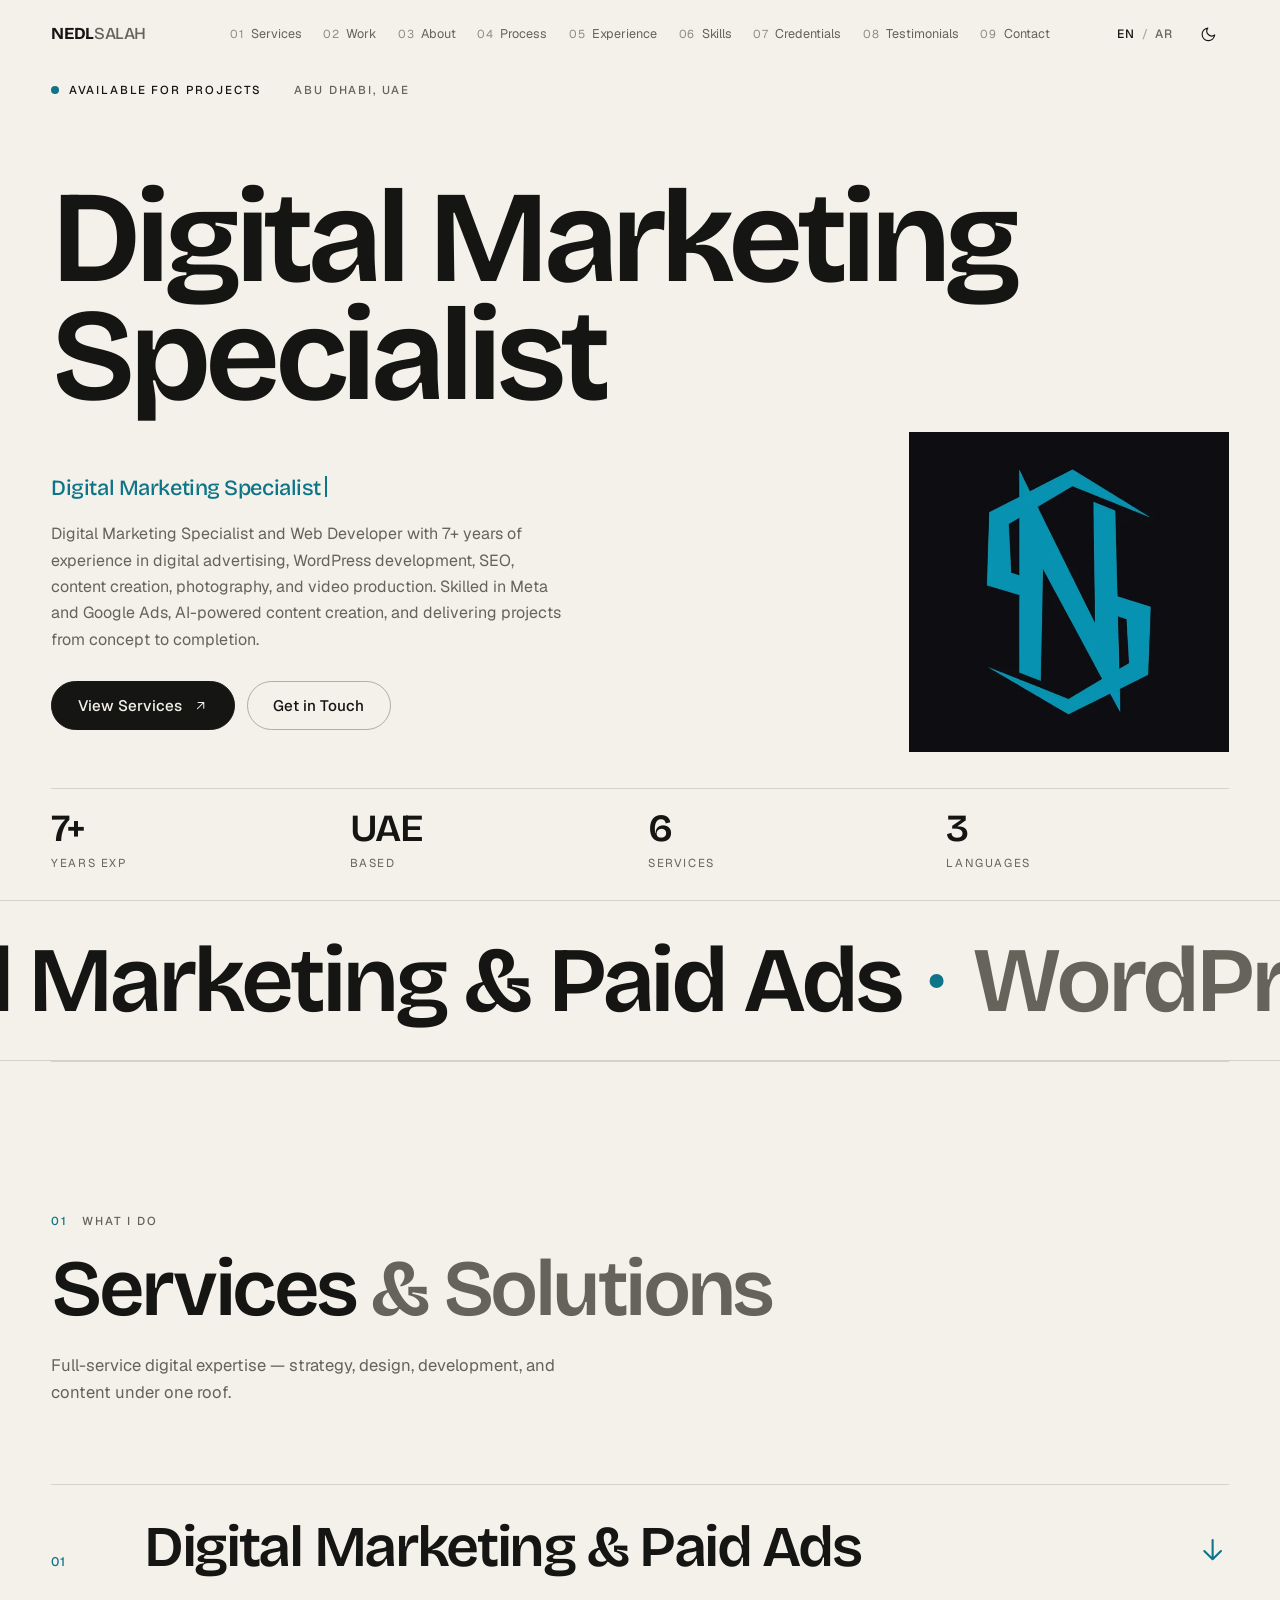
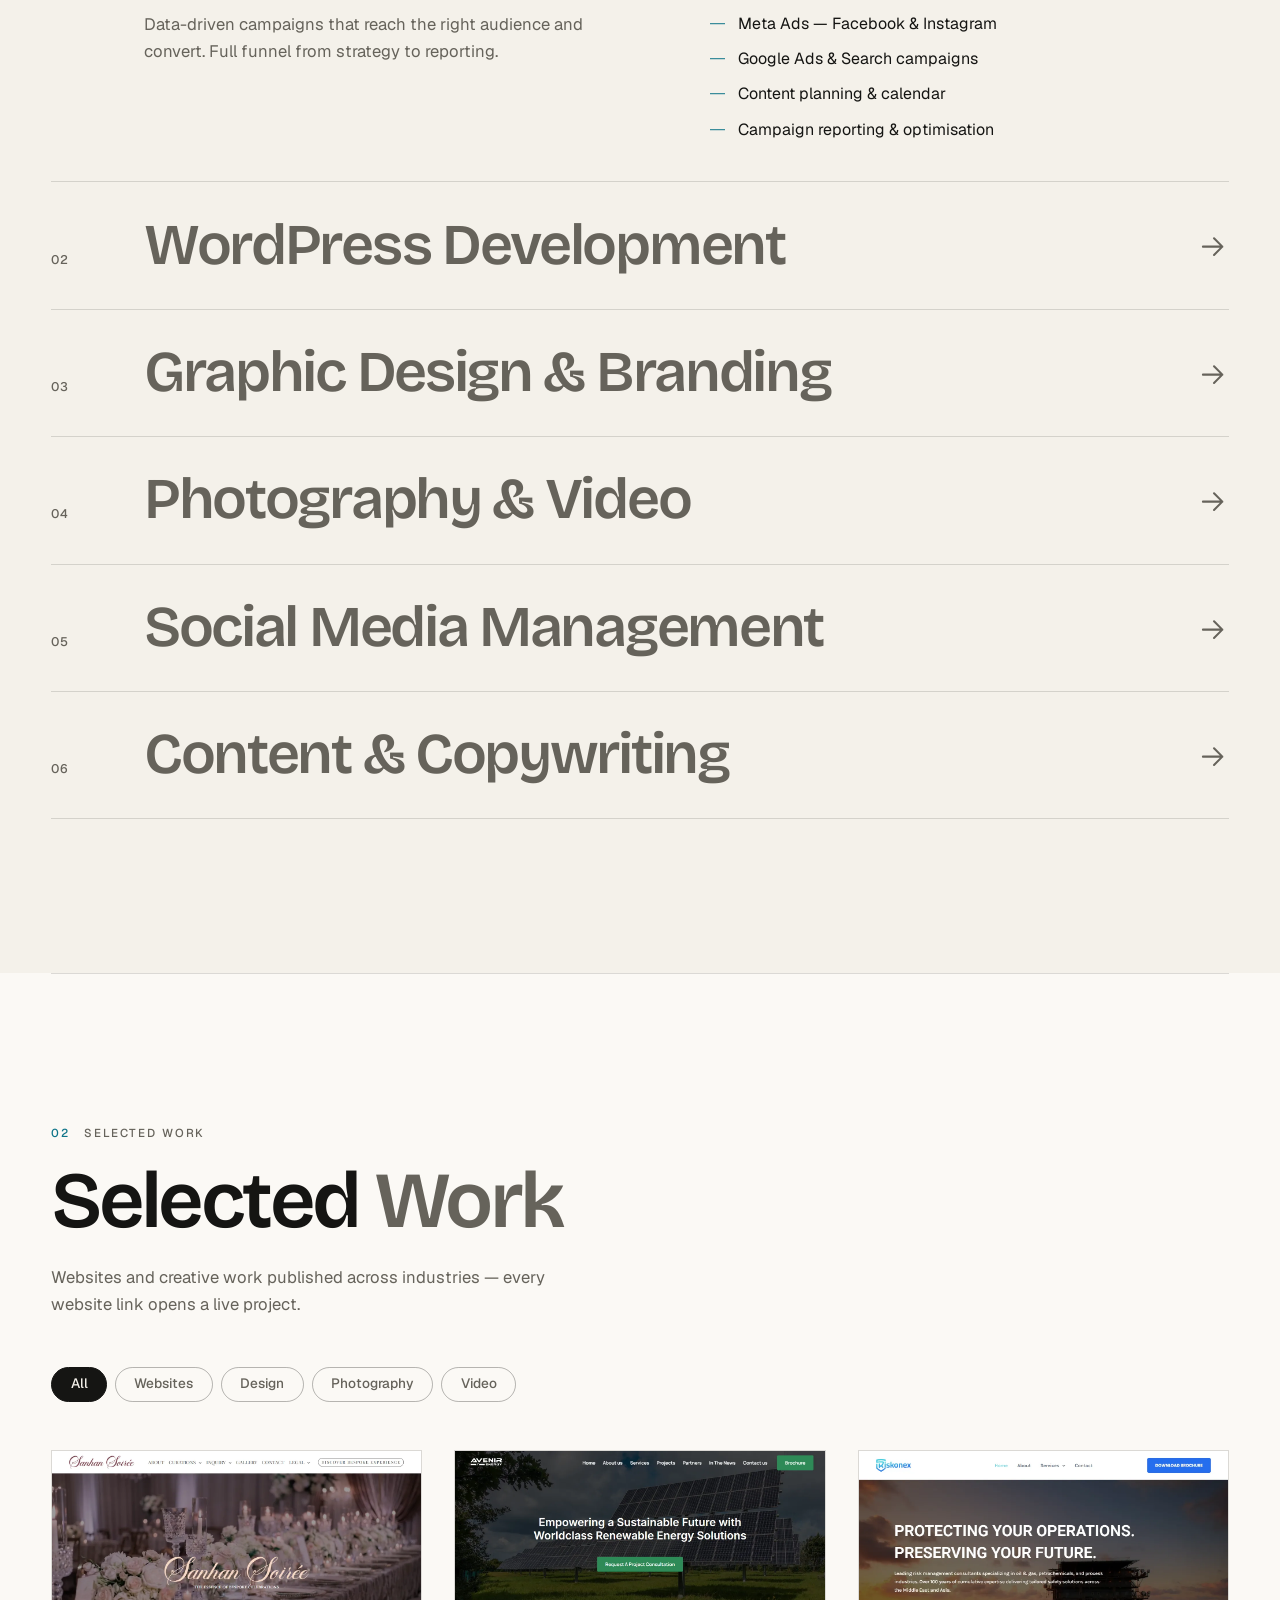
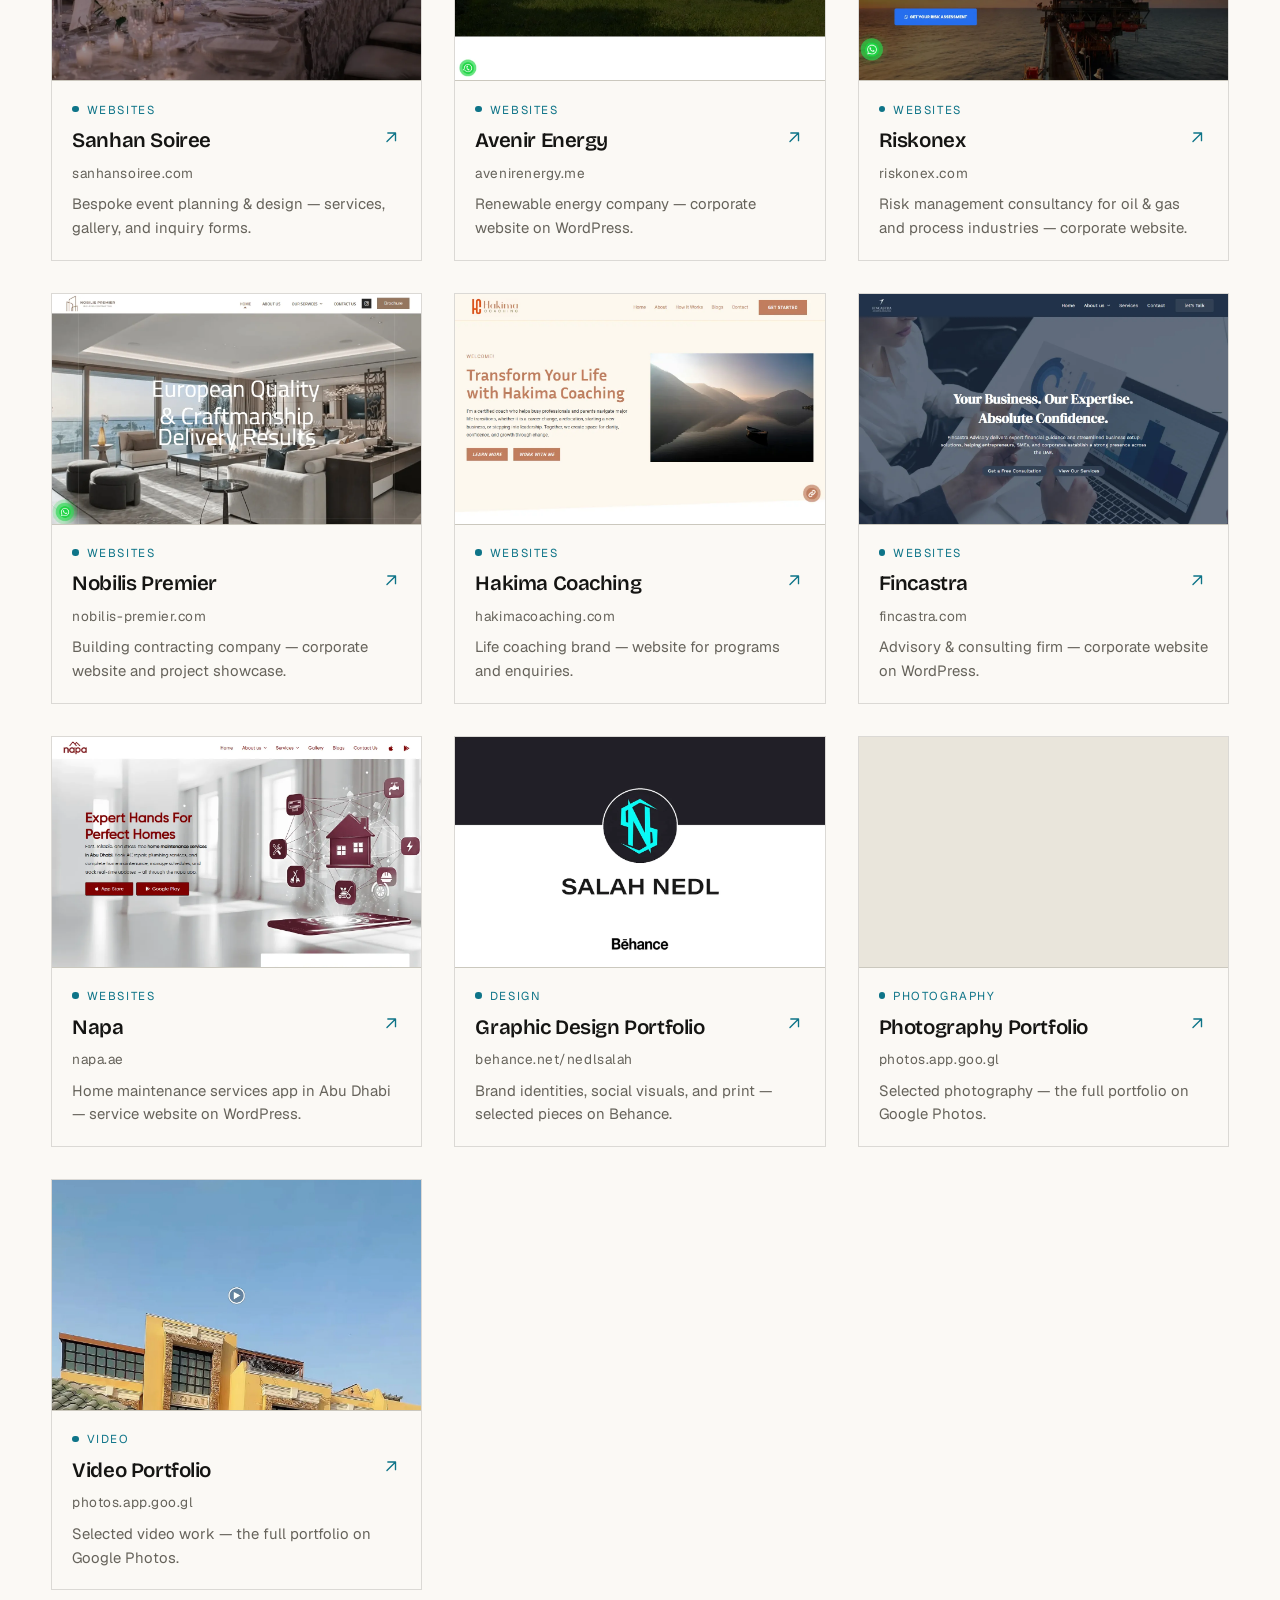
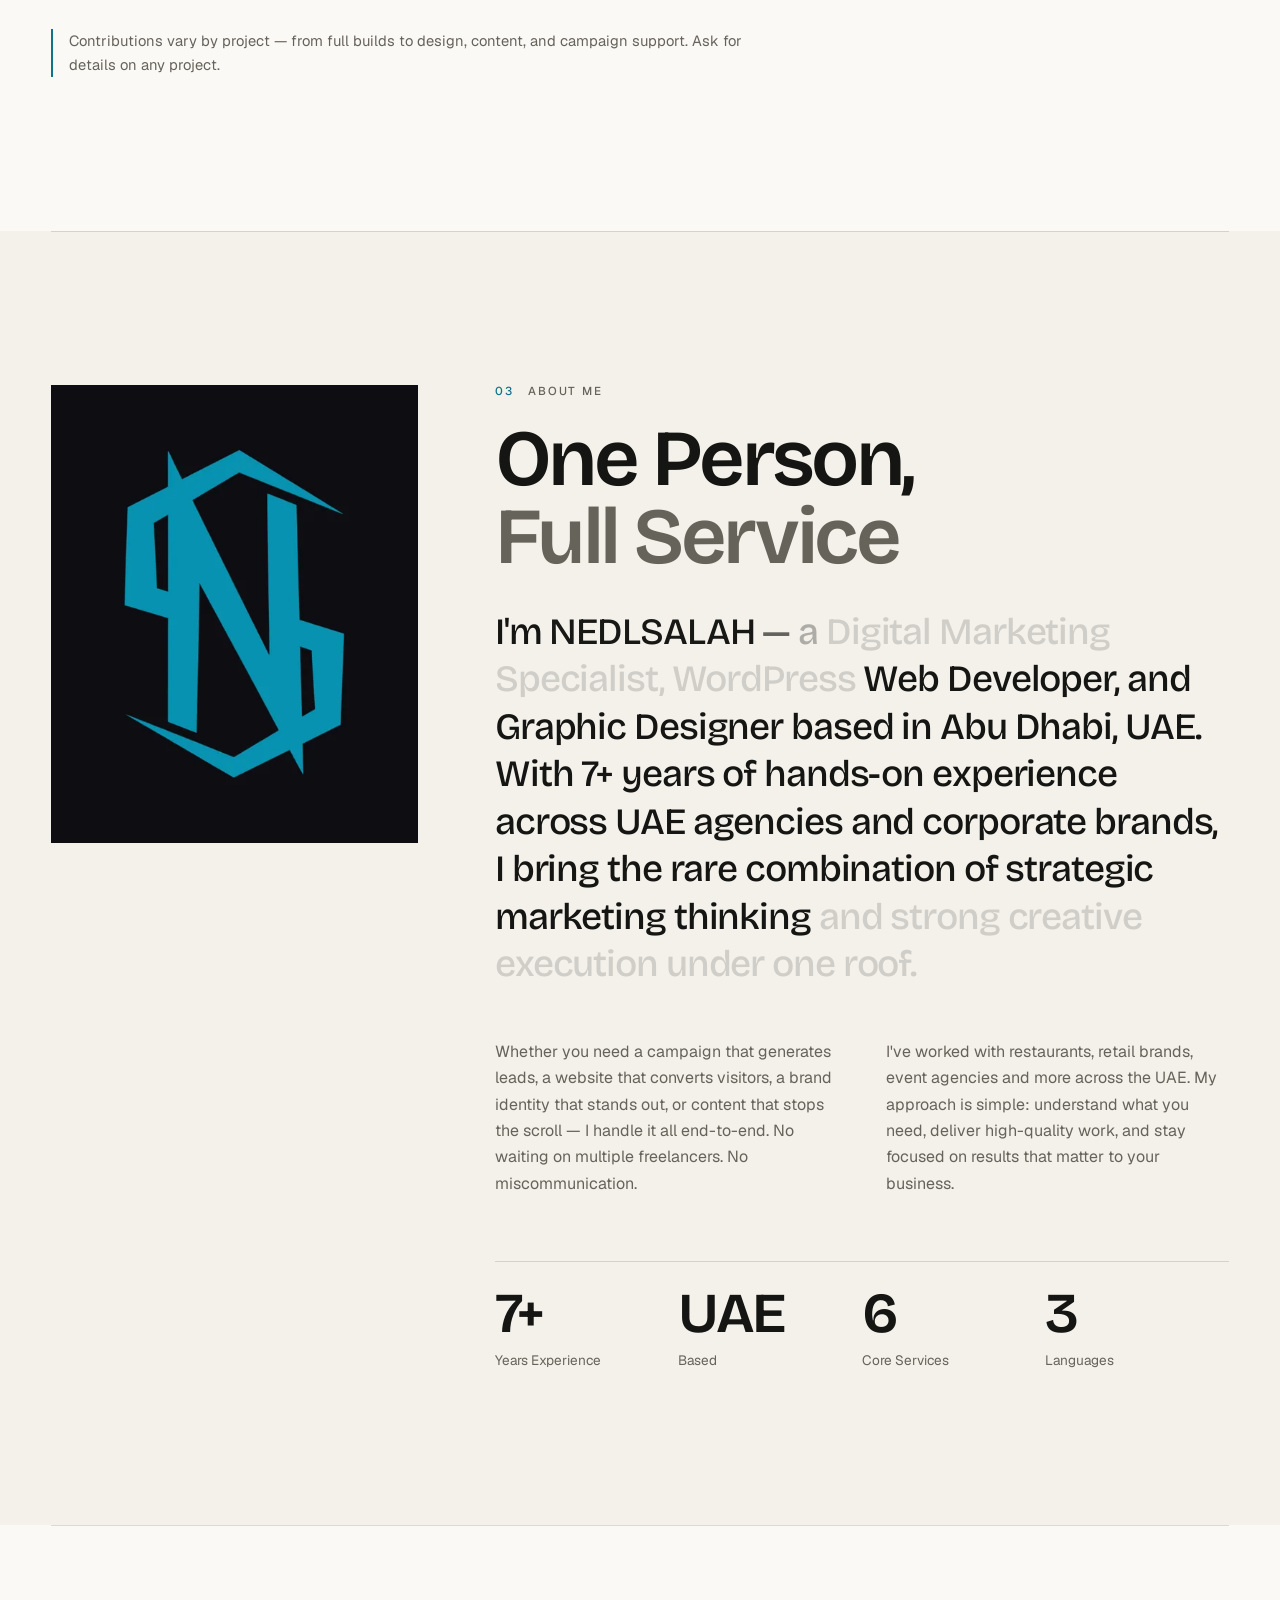
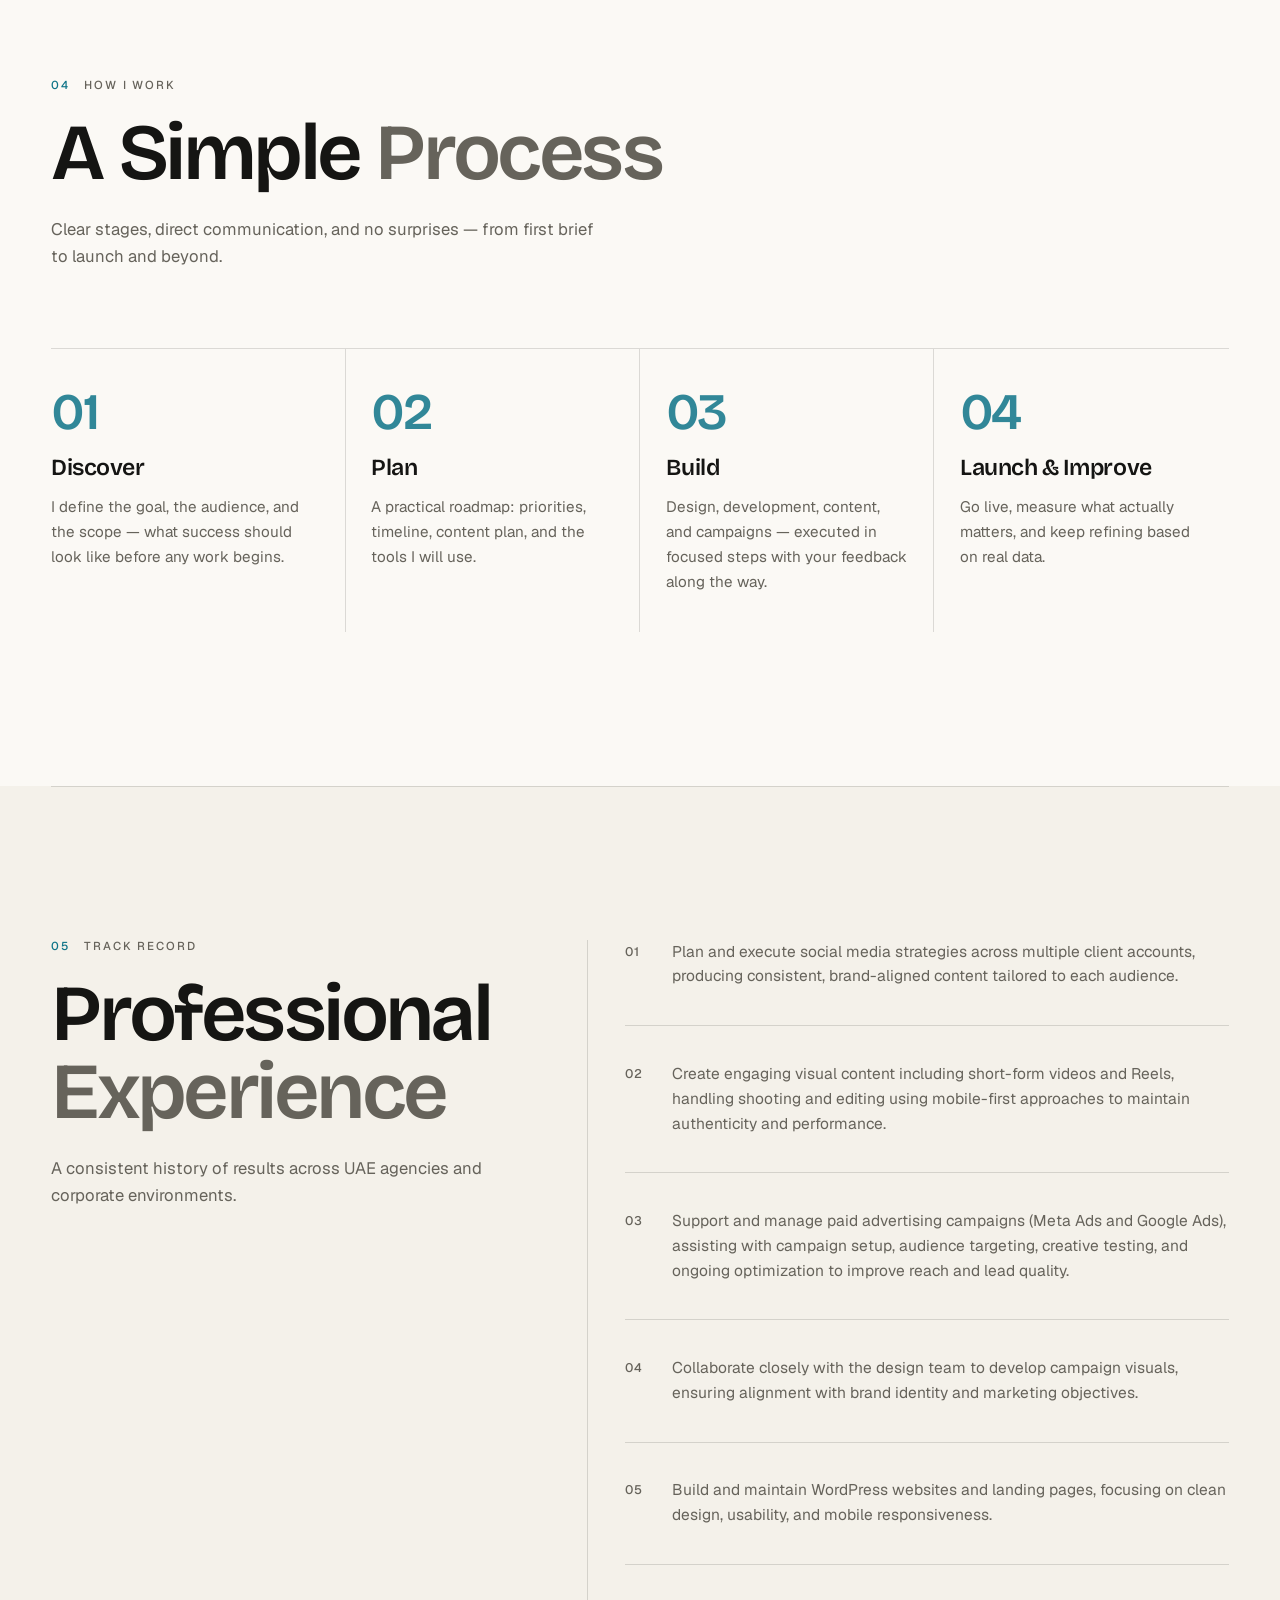
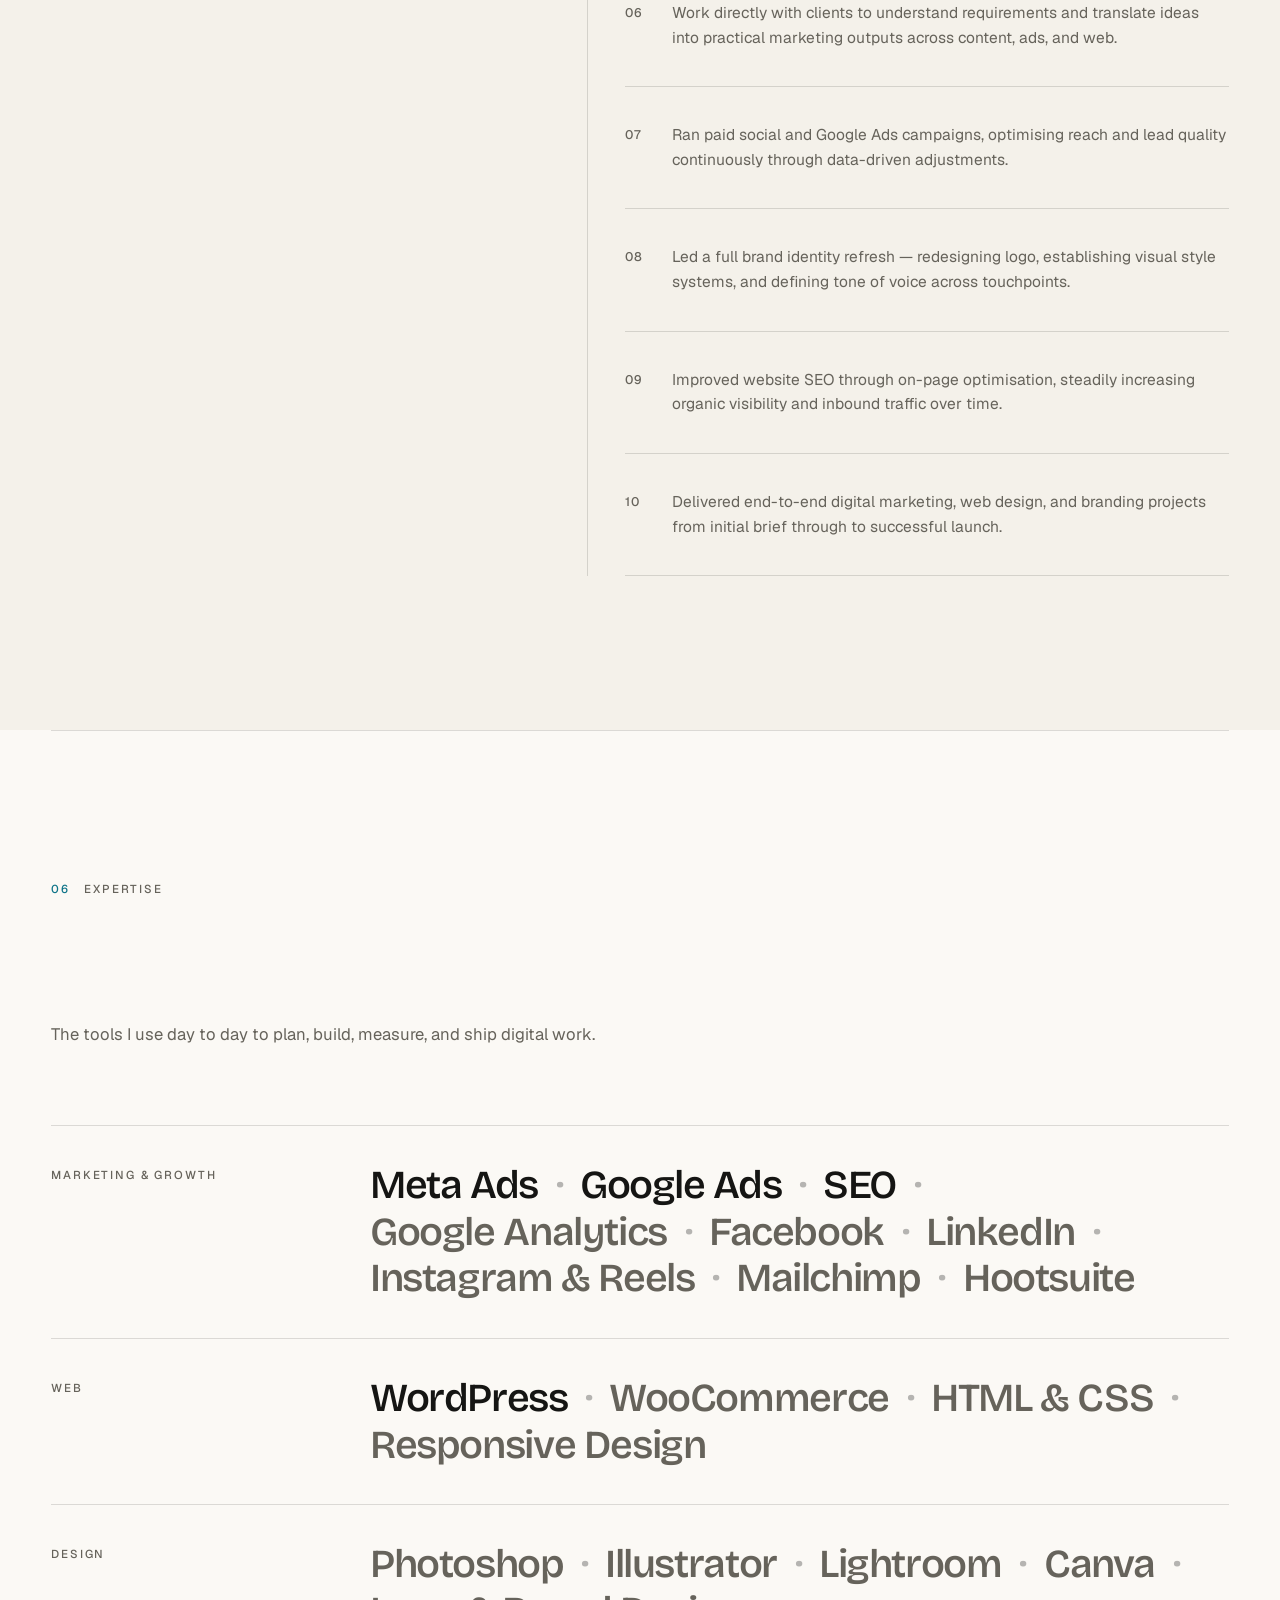
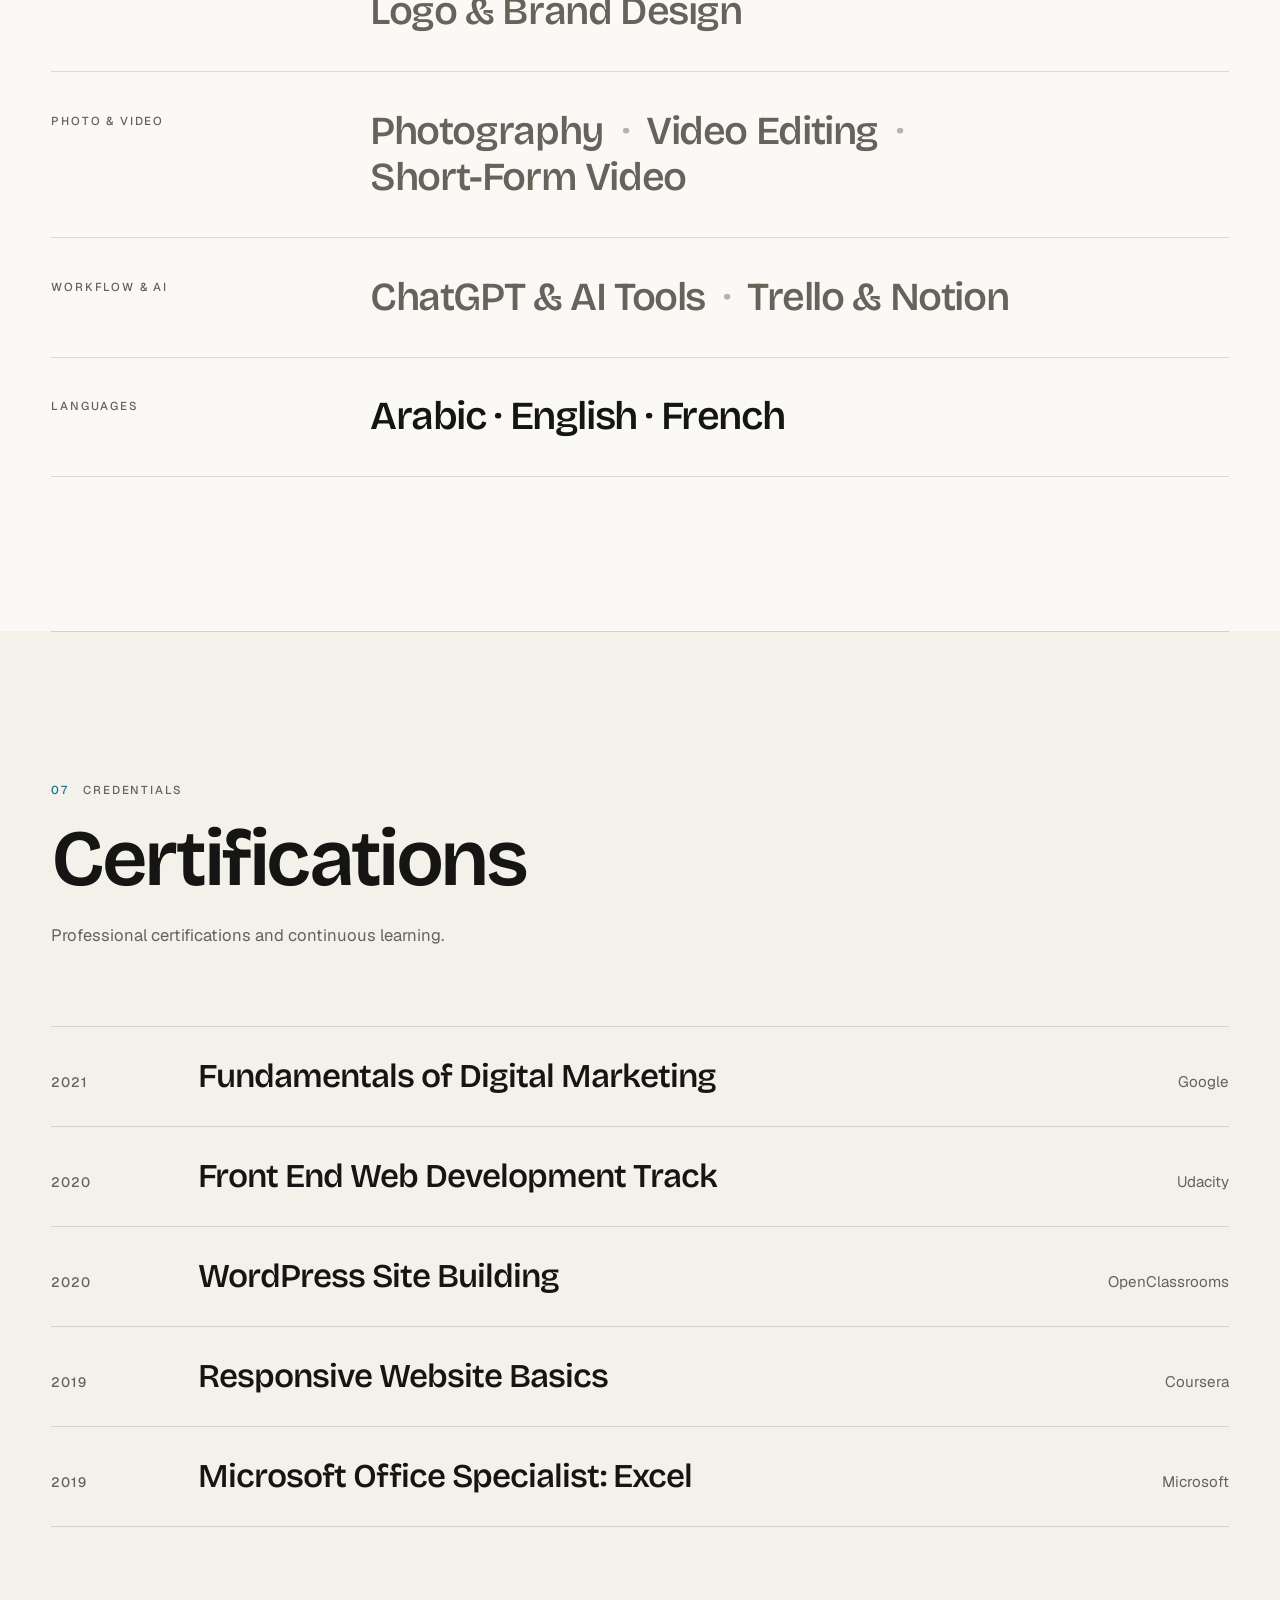
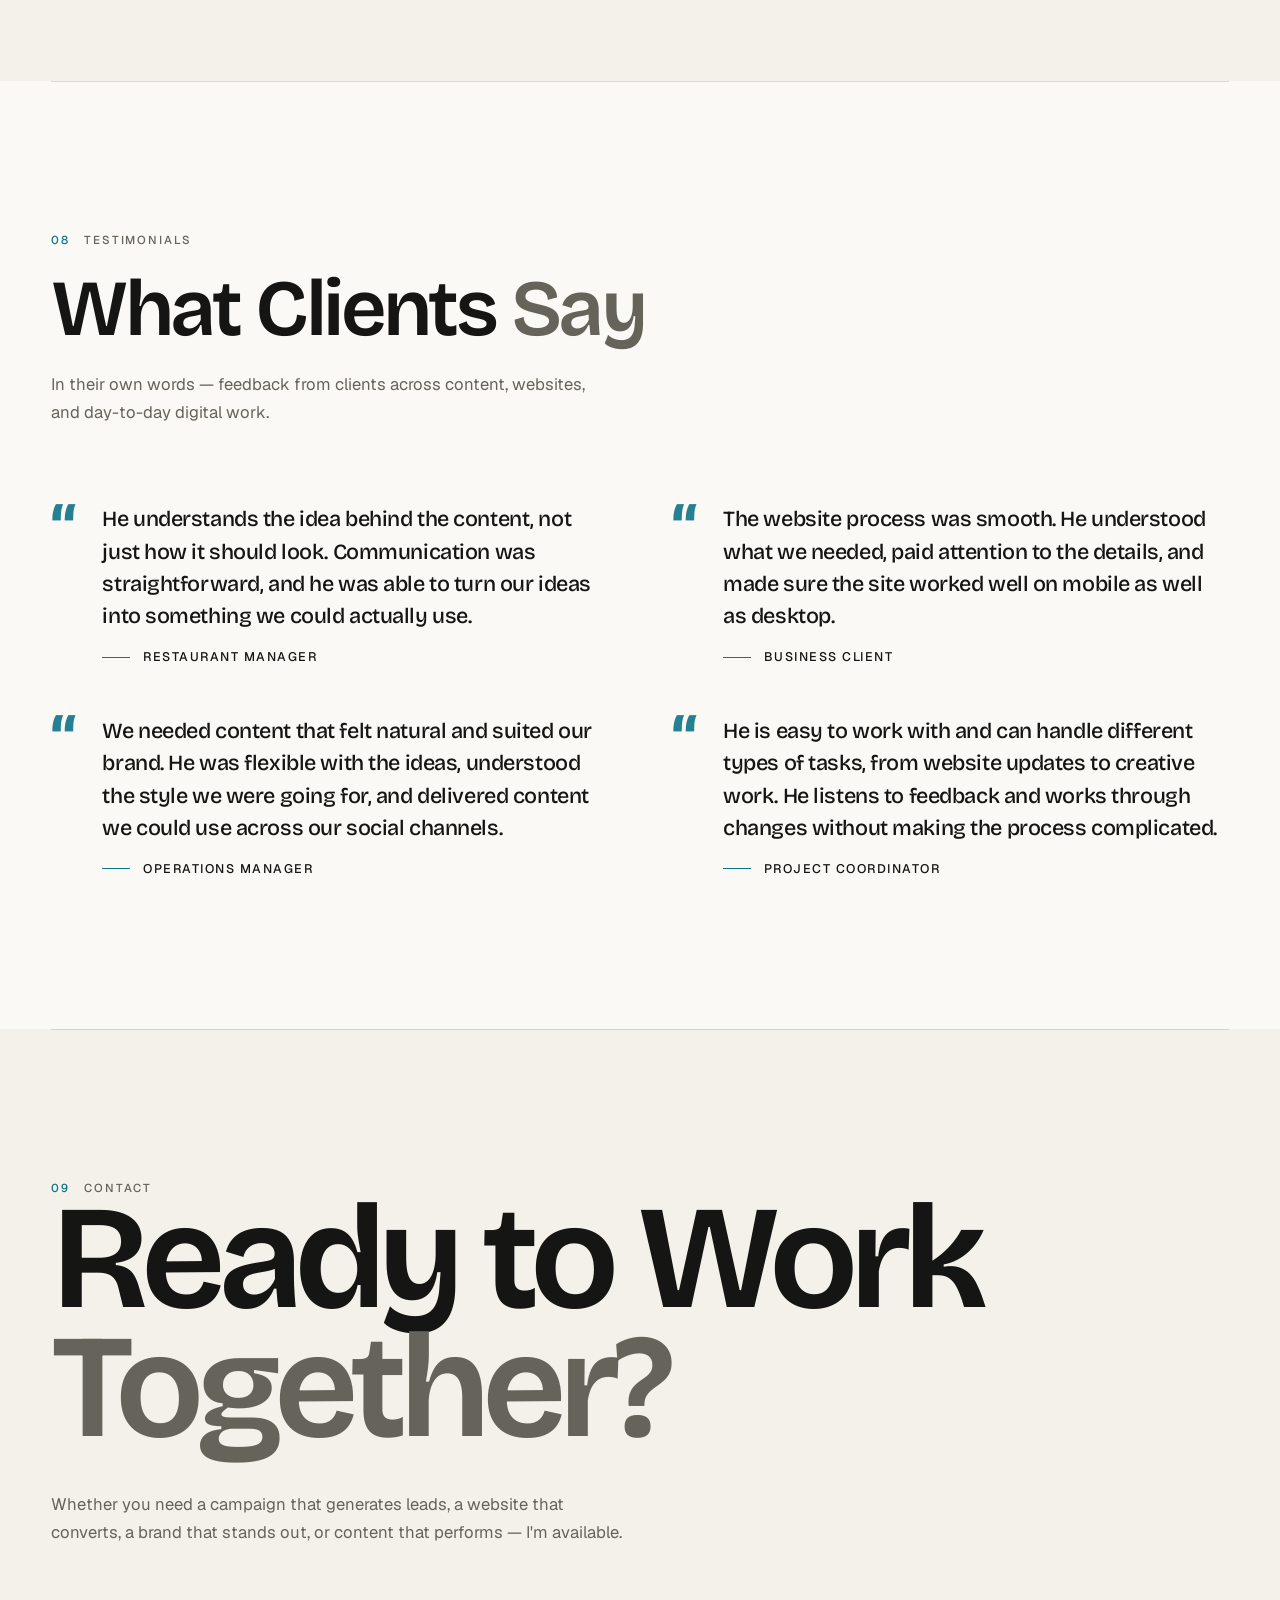
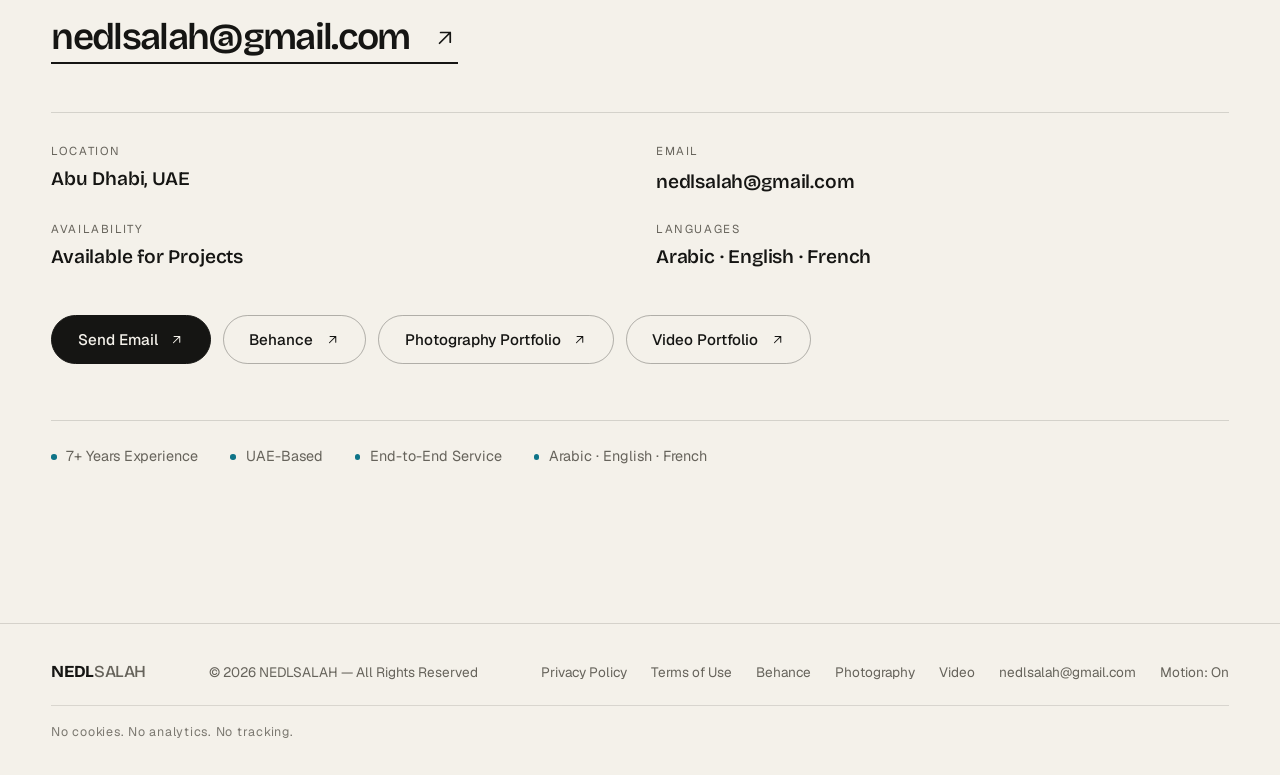
==== commit 3176c84d: "Add Testimonials section (08, EN+AR) and resolve leftover merge conflicts in sitemap.xml and README." ====
--- a/index.html
+++ b/index.html
@@ -37,7 +37,7 @@
 <div class="cur" id="cur" aria-hidden="true"></div><div class="cur-dot" id="curDot" aria-hidden="true"></div>
 <header class="nav" id="nav"><div class="nav-in">
   <a href="#hero" class="brand" data-i18n="logo" aria-label="NEDLSALAH">NEDL<span>SALAH</span></a>
-  <nav aria-label="Main" data-i18n-aria="aria_main"><ul class="links" id="navLinks"><li><a href="#services"><span class="n" aria-hidden="true">01</span><span data-i18n="nav_services">Services</span></a></li><li><a href="#work"><span class="n" aria-hidden="true">02</span><span data-i18n="nav_work">Work</span></a></li><li><a href="#about"><span class="n" aria-hidden="true">03</span><span data-i18n="nav_about">About</span></a></li><li><a href="#process"><span class="n" aria-hidden="true">04</span><span data-i18n="nav_process">Process</span></a></li><li><a href="#experience"><span class="n" aria-hidden="true">05</span><span data-i18n="nav_experience">Experience</span></a></li><li><a href="#skills"><span class="n" aria-hidden="true">06</span><span data-i18n="nav_skills">Skills</span></a></li><li><a href="#certifications"><span class="n" aria-hidden="true">07</span><span data-i18n="nav_certs">Credentials</span></a></li><li><a href="#contact"><span class="n" aria-hidden="true">08</span><span data-i18n="nav_contact">Contact</span></a></li></ul></nav>
+  <nav aria-label="Main" data-i18n-aria="aria_main"><ul class="links" id="navLinks"><li><a href="#services"><span class="n" aria-hidden="true">01</span><span data-i18n="nav_services">Services</span></a></li><li><a href="#work"><span class="n" aria-hidden="true">02</span><span data-i18n="nav_work">Work</span></a></li><li><a href="#about"><span class="n" aria-hidden="true">03</span><span data-i18n="nav_about">About</span></a></li><li><a href="#process"><span class="n" aria-hidden="true">04</span><span data-i18n="nav_process">Process</span></a></li><li><a href="#experience"><span class="n" aria-hidden="true">05</span><span data-i18n="nav_experience">Experience</span></a></li><li><a href="#skills"><span class="n" aria-hidden="true">06</span><span data-i18n="nav_skills">Skills</span></a></li><li><a href="#certifications"><span class="n" aria-hidden="true">07</span><span data-i18n="nav_certs">Credentials</span></a></li><li><a href="#testimonials"><span class="n" aria-hidden="true">08</span><span data-i18n="nav_testimonials">Testimonials</span></a></li><li><a href="#contact"><span class="n" aria-hidden="true">09</span><span data-i18n="nav_contact">Contact</span></a></li></ul></nav>
   <div class="ctrl">
     <button type="button" class="lang" id="langToggle" data-i18n-aria="aria_lang" aria-label="EN / AR — switch language"><span class="lang-en on">EN</span><span class="sep" aria-hidden="true">/</span><span class="lang-ar">AR</span></button>
     <button type="button" class="icon-btn" id="themeToggle" aria-label="Switch theme"><svg class="i-sun" viewBox="0 0 24 24" fill="none" stroke="currentColor" stroke-width="1.6" stroke-linecap="round" aria-hidden="true"><circle cx="12" cy="12" r="4"/><path d="M12 2v2M12 20v2M4.9 4.9l1.4 1.4M17.7 17.7l1.4 1.4M2 12h2M20 12h2M4.9 19.1l1.4-1.4M17.7 6.3l1.4-1.4"/></svg><svg class="i-moon" viewBox="0 0 24 24" fill="none" stroke="currentColor" stroke-width="1.6" stroke-linecap="round" stroke-linejoin="round" aria-hidden="true"><path d="M21 12.8A9 9 0 1 1 11.2 3a7 7 0 0 0 9.8 9.8z"/></svg></button>
@@ -46,7 +46,7 @@
 </div></header>
 
 <div class="mmenu" id="mobileMenu" aria-hidden="true" inert>
-  <nav aria-label="Menu" data-i18n-aria="aria_main"><a class="big" style="--i:0" href="#services"><span class="n" aria-hidden="true">01</span><span data-i18n="nav_services">Services</span></a><a class="big" style="--i:1" href="#work"><span class="n" aria-hidden="true">02</span><span data-i18n="nav_work">Work</span></a><a class="big" style="--i:2" href="#about"><span class="n" aria-hidden="true">03</span><span data-i18n="nav_about">About</span></a><a class="big" style="--i:3" href="#process"><span class="n" aria-hidden="true">04</span><span data-i18n="nav_process">Process</span></a><a class="big" style="--i:4" href="#experience"><span class="n" aria-hidden="true">05</span><span data-i18n="nav_experience">Experience</span></a><a class="big" style="--i:5" href="#skills"><span class="n" aria-hidden="true">06</span><span data-i18n="nav_skills">Skills</span></a><a class="big" style="--i:6" href="#certifications"><span class="n" aria-hidden="true">07</span><span data-i18n="nav_certs">Credentials</span></a><a class="big" style="--i:7" href="#contact"><span class="n" aria-hidden="true">08</span><span data-i18n="nav_contact">Contact</span></a></nav>
+  <nav aria-label="Menu" data-i18n-aria="aria_main"><a class="big" style="--i:0" href="#services"><span class="n" aria-hidden="true">01</span><span data-i18n="nav_services">Services</span></a><a class="big" style="--i:1" href="#work"><span class="n" aria-hidden="true">02</span><span data-i18n="nav_work">Work</span></a><a class="big" style="--i:2" href="#about"><span class="n" aria-hidden="true">03</span><span data-i18n="nav_about">About</span></a><a class="big" style="--i:3" href="#process"><span class="n" aria-hidden="true">04</span><span data-i18n="nav_process">Process</span></a><a class="big" style="--i:4" href="#experience"><span class="n" aria-hidden="true">05</span><span data-i18n="nav_experience">Experience</span></a><a class="big" style="--i:5" href="#skills"><span class="n" aria-hidden="true">06</span><span data-i18n="nav_skills">Skills</span></a><a class="big" style="--i:6" href="#certifications"><span class="n" aria-hidden="true">07</span><span data-i18n="nav_certs">Credentials</span></a><a class="big" style="--i:7" href="#testimonials"><span class="n" aria-hidden="true">08</span><span data-i18n="nav_testimonials">Testimonials</span></a><a class="big" style="--i:8" href="#contact"><span class="n" aria-hidden="true">09</span><span data-i18n="nav_contact">Contact</span></a></nav>
   <div class="mfoot"><a href="mailto:nedlsalah@gmail.com">nedlsalah@gmail.com</a><a href="https://www.behance.net/nedlsalah" target="_blank" rel="noopener noreferrer">Behance</a><a href="https://photos.app.goo.gl/fsxX5cDCLViCtxLZ7" target="_blank" rel="noopener noreferrer">Photography</a><a href="https://photos.app.goo.gl/USEzX2LLwj4FP4Q19" target="_blank" rel="noopener noreferrer">Video</a></div>
 </div>
 <main id="main">
@@ -201,8 +201,20 @@
 </ol>
 </div></section>
 
+<section class="sec sec-alt" id="testimonials"><div class="wrap">
+<p class="eyebrow" data-r><span class="idx">08</span><span data-i18n="tst_eyebrow">Testimonials</span></p>
+<h2 class="h2" data-split data-i18n-html="tst_title">What Clients <span>Say</span></h2>
+<p class="sec-desc" data-r data-i18n="tst_desc">In their own words — feedback from clients across content, websites, and day-to-day digital work.</p>
+<ul class="tst-grid">
+  <li class="tst" data-r><blockquote class="tst-q" data-i18n="tst1_q">He understands the idea behind the content, not just how it should look. Communication was straightforward, and he was able to turn our ideas into something we could actually use.</blockquote><p class="tst-by"><span class="tst-role" data-i18n="tst1_role">Restaurant Manager</span></p></li>
+  <li class="tst" data-r><blockquote class="tst-q" data-i18n="tst2_q">The website process was smooth. He understood what we needed, paid attention to the details, and made sure the site worked well on mobile as well as desktop.</blockquote><p class="tst-by"><span class="tst-role" data-i18n="tst2_role">Business Client</span></p></li>
+  <li class="tst" data-r><blockquote class="tst-q" data-i18n="tst3_q">We needed content that felt natural and suited our brand. He was flexible with the ideas, understood the style we were going for, and delivered content we could use across our social channels.</blockquote><p class="tst-by"><span class="tst-role" data-i18n="tst3_role">Operations Manager</span></p></li>
+  <li class="tst" data-r><blockquote class="tst-q" data-i18n="tst4_q">He is easy to work with and can handle different types of tasks, from website updates to creative work. He listens to feedback and works through changes without making the process complicated.</blockquote><p class="tst-by"><span class="tst-role" data-i18n="tst4_role">Project Coordinator</span></p></li>
+</ul>
+</div></section>
+
 <section class="sec" id="contact"><div class="wrap">
-  <p class="eyebrow" data-r><span class="idx">08</span><span data-i18n="contact_eyebrow">Contact</span></p>
+  <p class="eyebrow" data-r><span class="idx">09</span><span data-i18n="contact_eyebrow">Contact</span></p>
   <h2 class="cta-title" data-split data-i18n-html="cta_title">Ready to Work <span>Together?</span></h2>
   <p class="cta-desc" data-r data-i18n="cta_desc">Whether you need a campaign that generates leads, a website that converts, a brand that stands out, or content that performs — I'm available.</p>
   <div class="contact-flat">
--- a/css/styles.css
+++ b/css/styles.css
@@ -278,6 +278,17 @@
 html[dir=rtl] .cert:hover .c-title{translate:-.5rem 0}
 .c-prov{color:var(--muted);font-size:.95rem;direction:ltr}
 
+/* ── Testimonials ─────────────────────────────────────── */
+.tst-grid{display:grid;grid-template-columns:repeat(2,minmax(0,1fr));gap:clamp(2rem,4vw,3.5rem) clamp(2.5rem,5vw,5rem);margin-top:clamp(2.5rem,6vw,5rem)}
+.tst{position:relative;padding-inline-start:clamp(2.4rem,4vw,3.4rem)}
+.tst::before{content:"\201C";position:absolute;inset-inline-start:0;inset-block-start:-.1em;font:700 clamp(3rem,5vw,4.75rem)/1 var(--f-display);color:var(--accent);opacity:.9}
+.tst-q{font:500 clamp(1.05rem,1.7vw,1.35rem)/1.5 var(--f-display);letter-spacing:-.02em;text-wrap:pretty}
+:lang(ar) .tst-q{letter-spacing:0;line-height:1.95;font-weight:500}
+.tst-by{display:flex;align-items:center;gap:.8rem;margin-top:1.15rem;font:500 .78rem/1 var(--f-body);letter-spacing:.12em;text-transform:uppercase;color:var(--muted)}
+:lang(ar) .tst-by{letter-spacing:0;text-transform:none;font-size:.9rem}
+.tst-by::before{content:"";width:1.75rem;height:1px;background:var(--accent);flex:none}
+.tst-role{color:var(--text)}
+
 /* ── Contact ───────────────────────────────────────────── */
 .cta-title{font:640 clamp(3rem,11.5vw,11.5rem)/.88 var(--f-display);letter-spacing:-.06em;text-wrap:balance}
 :lang(ar) .cta-title{letter-spacing:0;line-height:1.2;font-weight:700;font-size:clamp(2.6rem,9vw,9rem)}
@@ -408,6 +419,7 @@
   .sk-row{grid-template-columns:1fr}
   .cert{grid-template-columns:3.5rem minmax(0,1fr);}
   .c-prov{grid-column:2;text-align:start}
+  .tst-grid{grid-template-columns:1fr}
   .page-main{padding-top:calc(var(--nav-h) + 2.5rem)}
 }
 @media (max-width:640px){
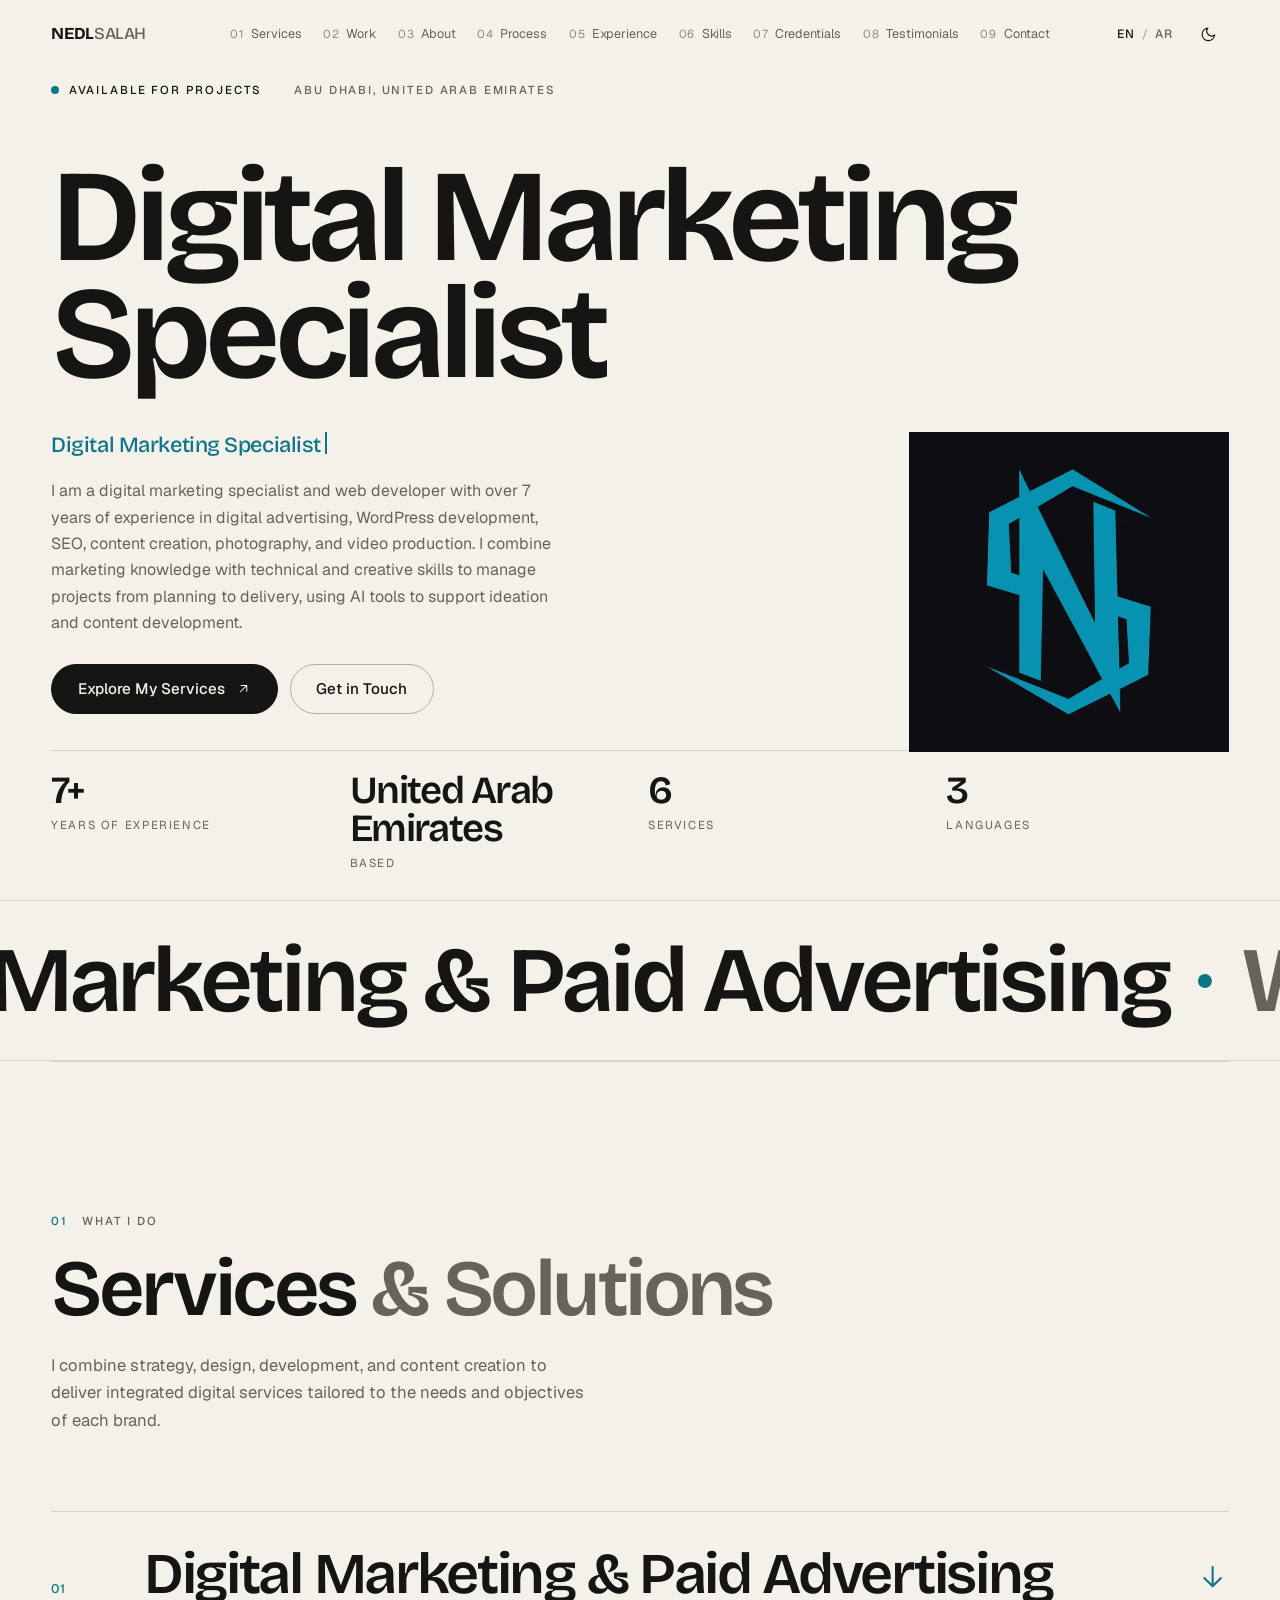
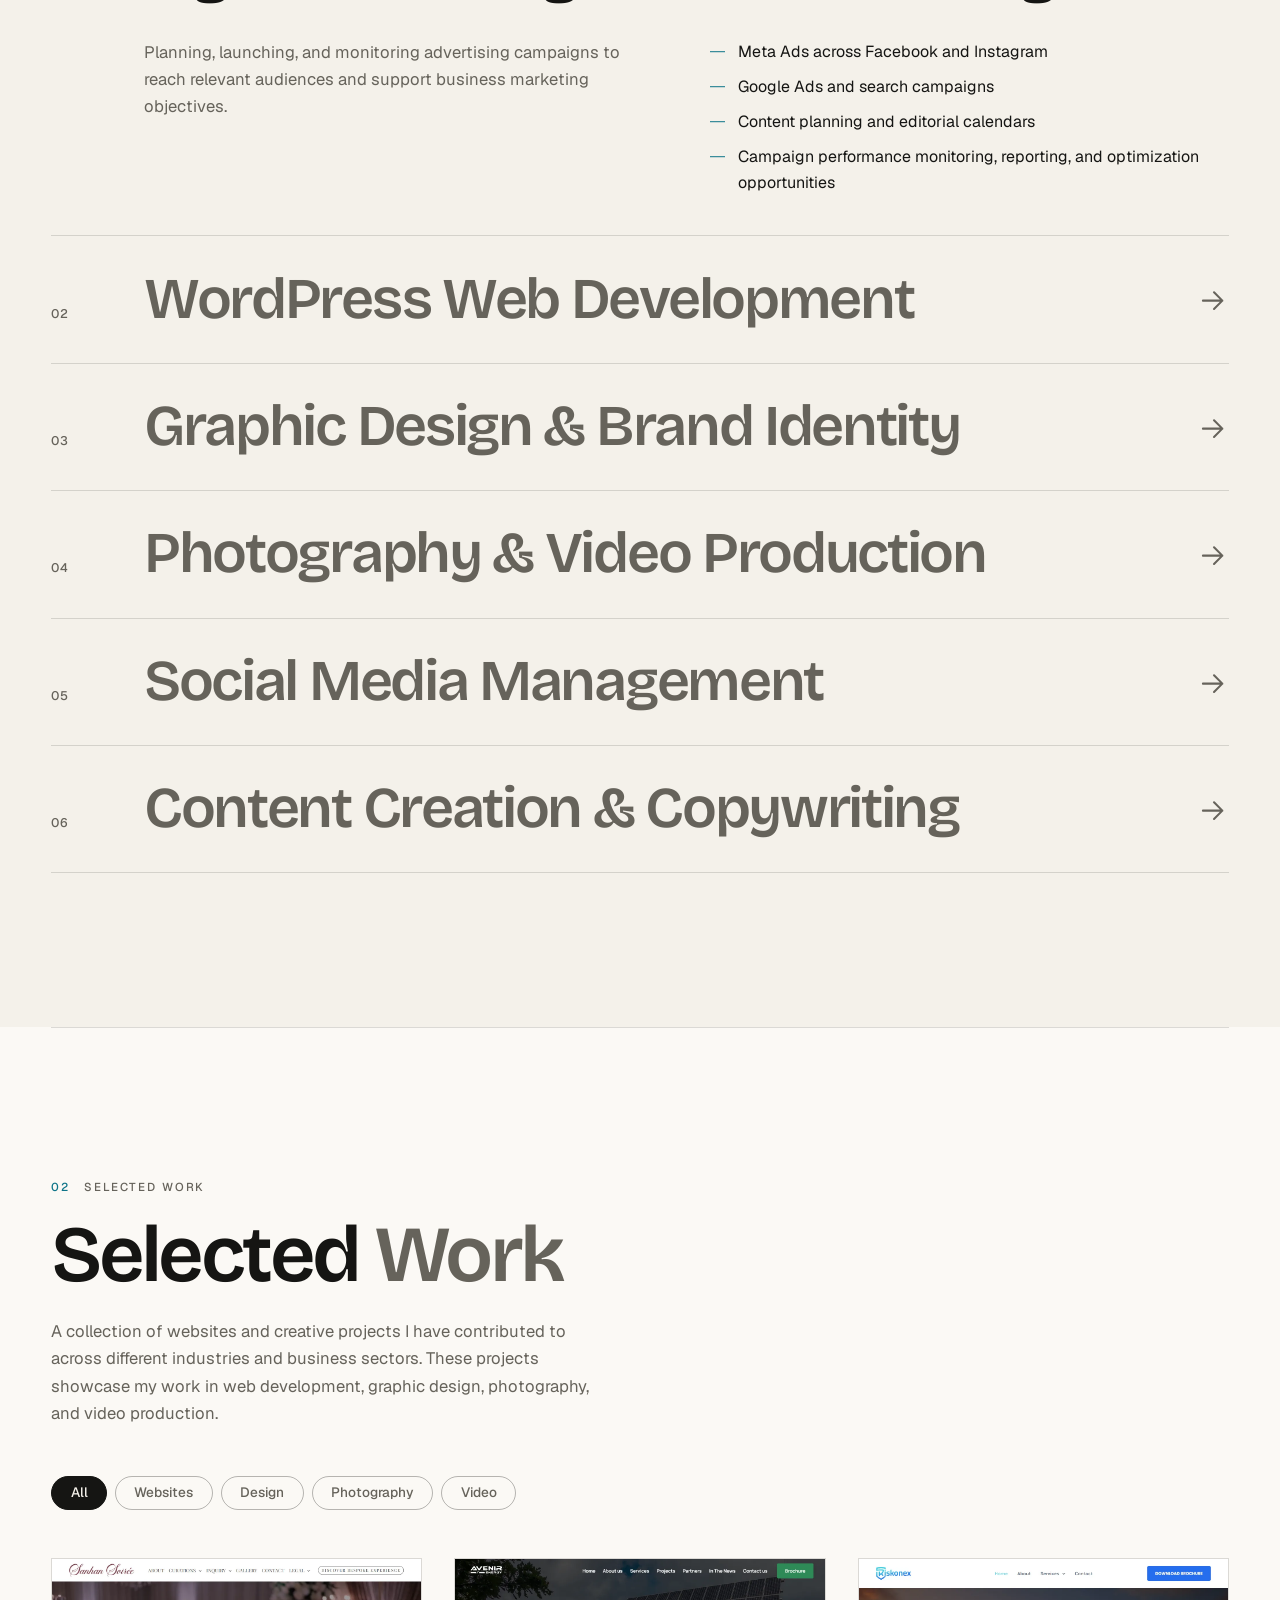
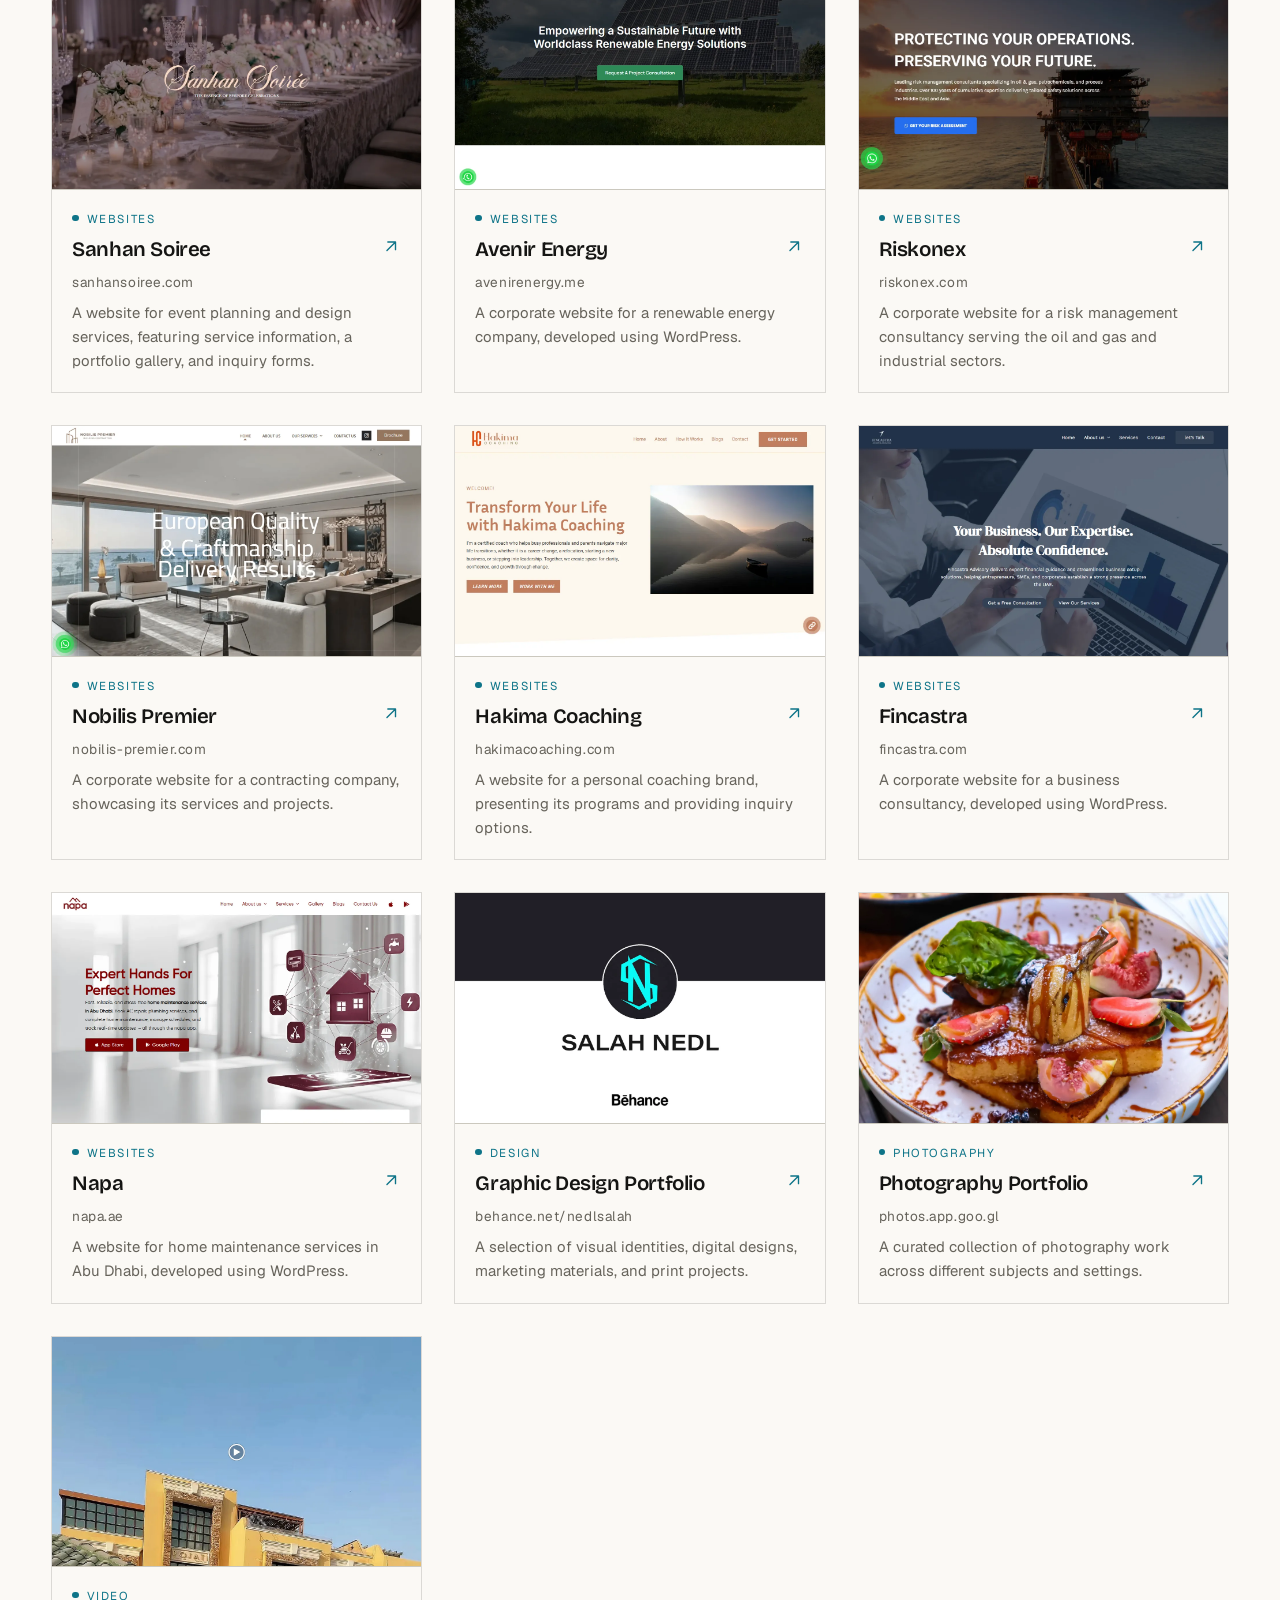
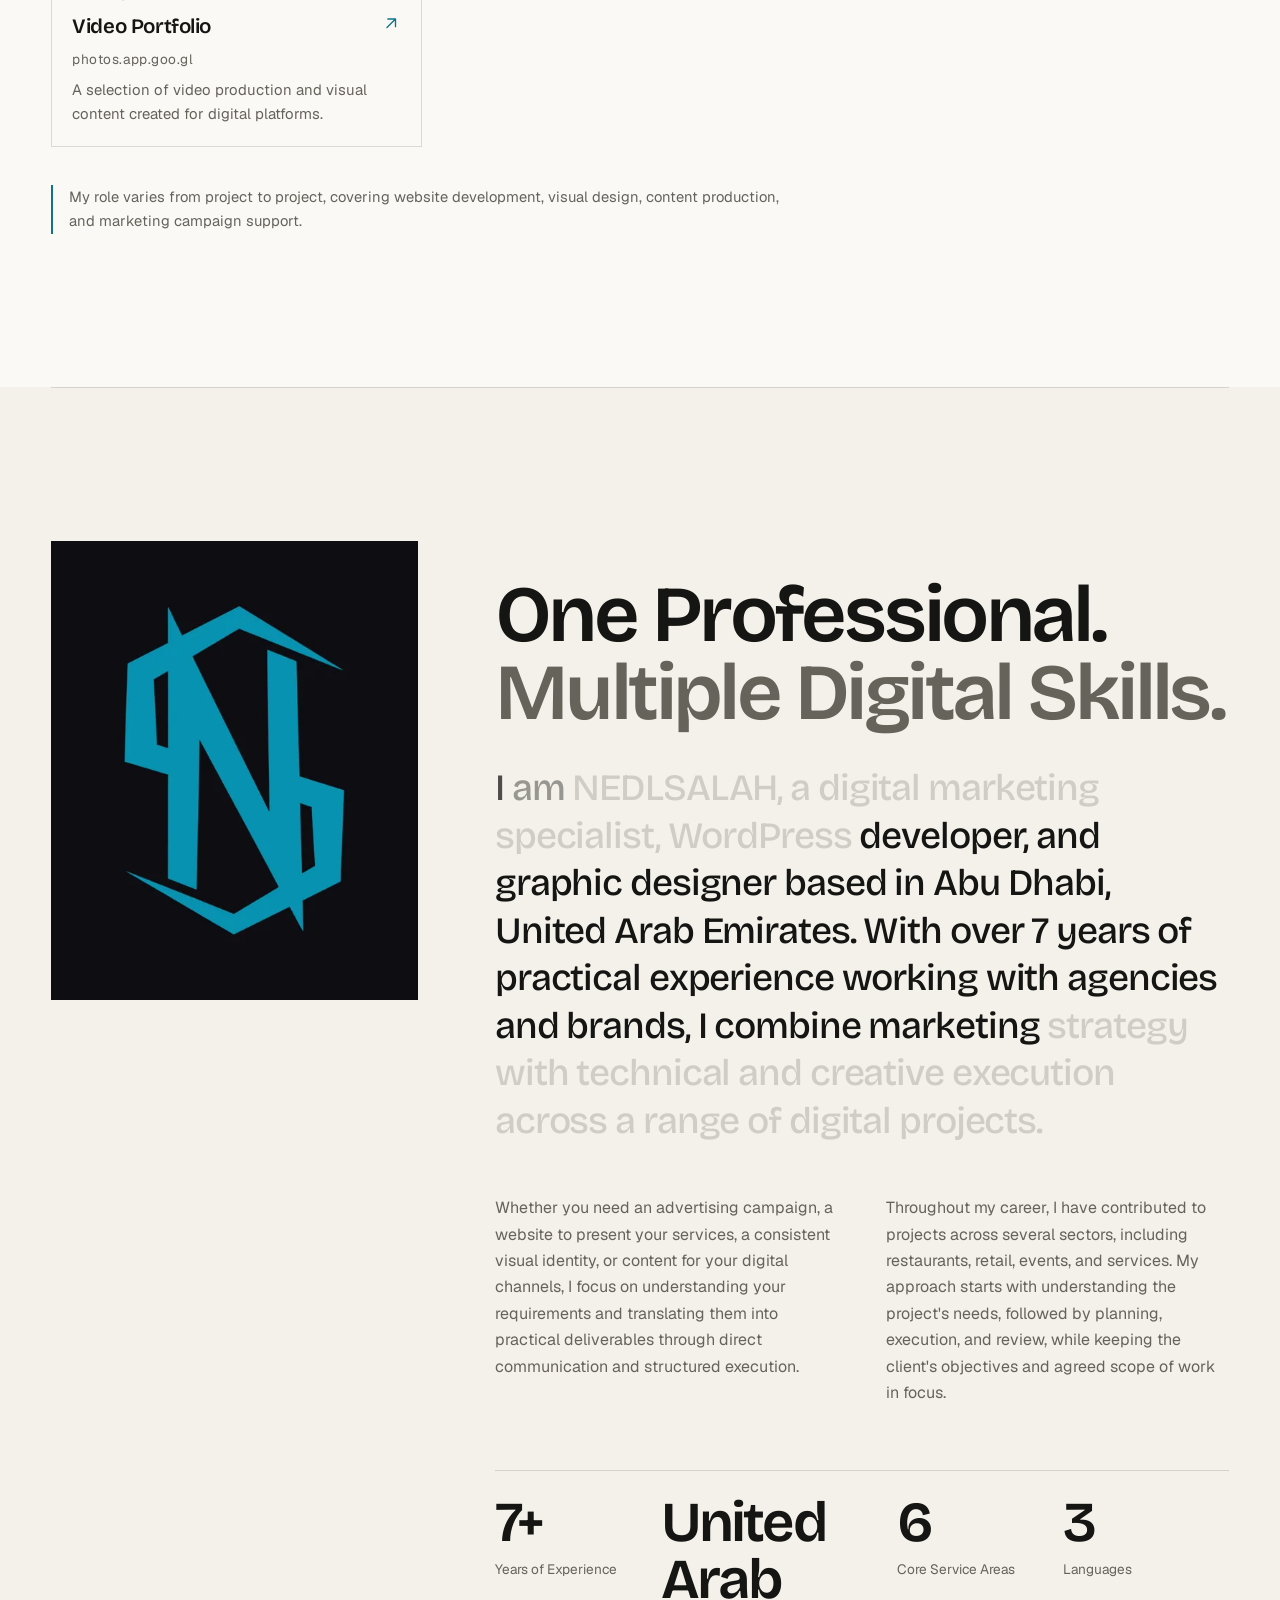
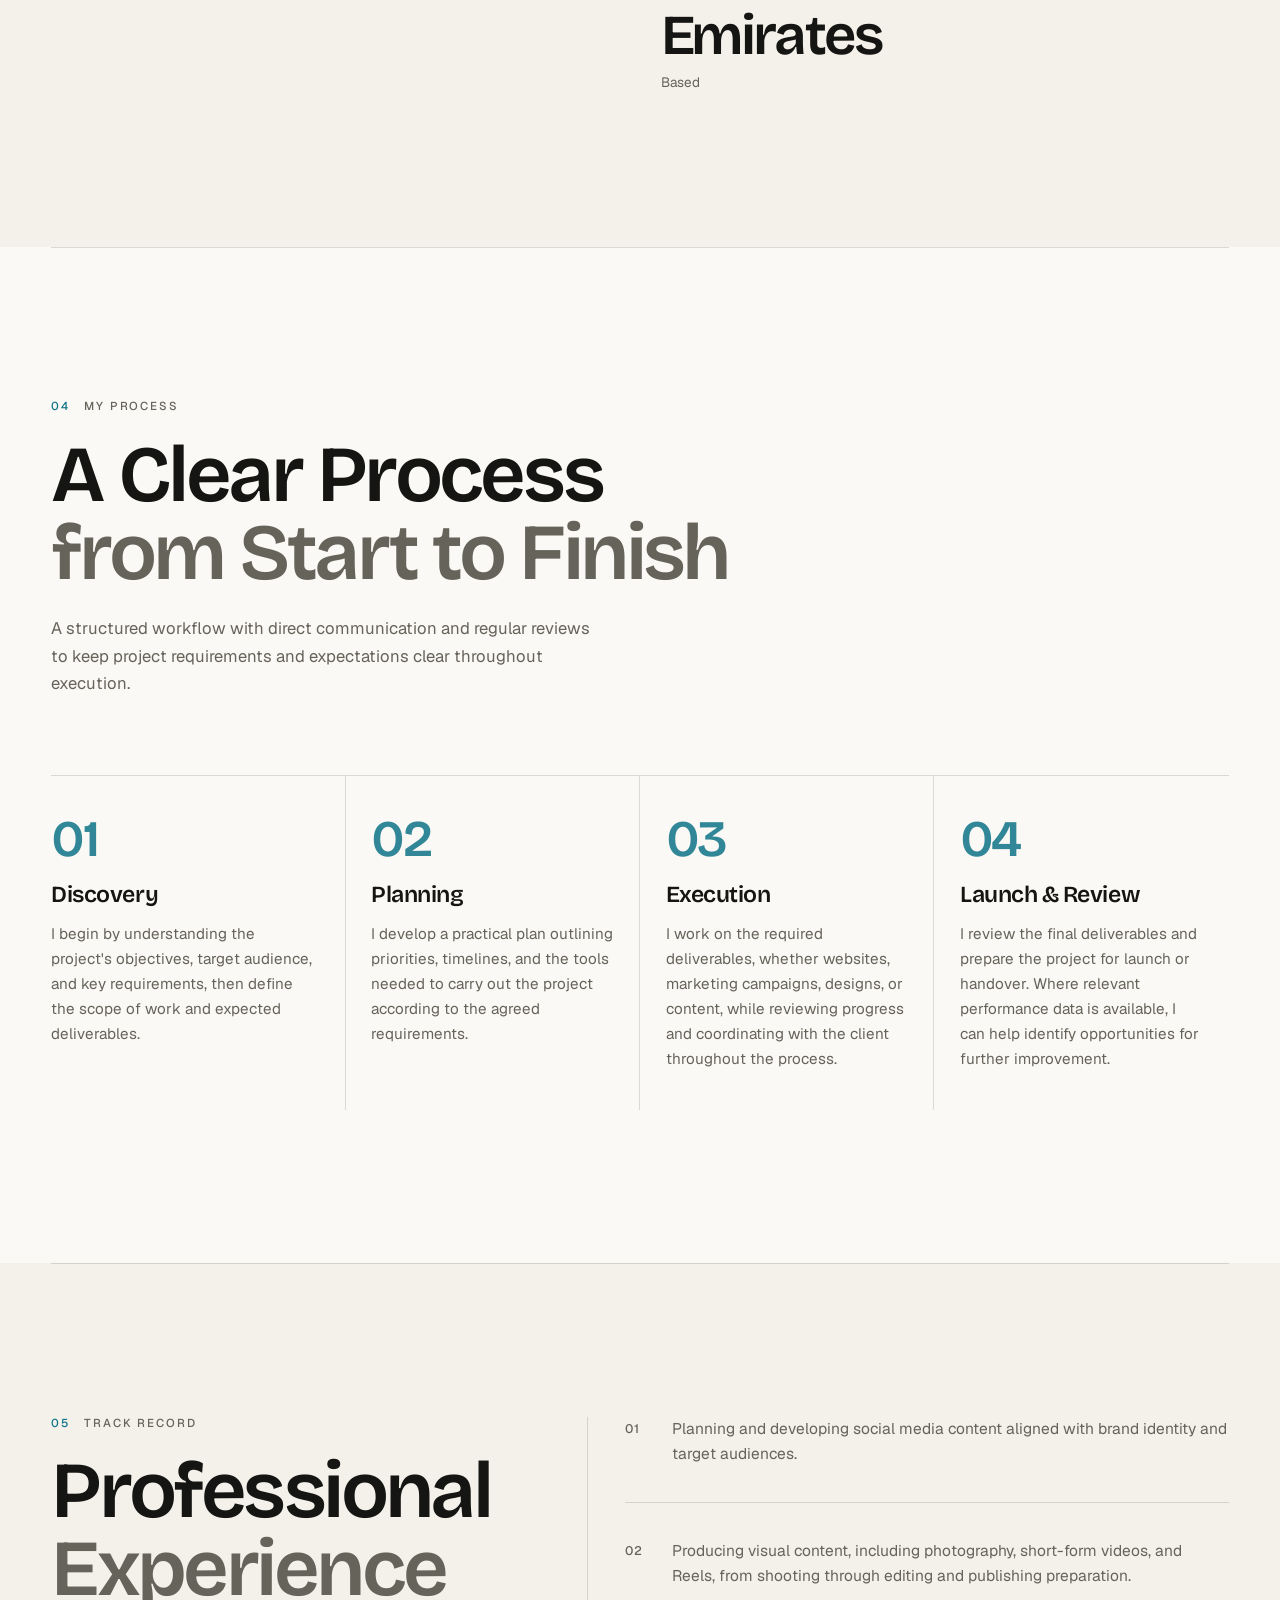
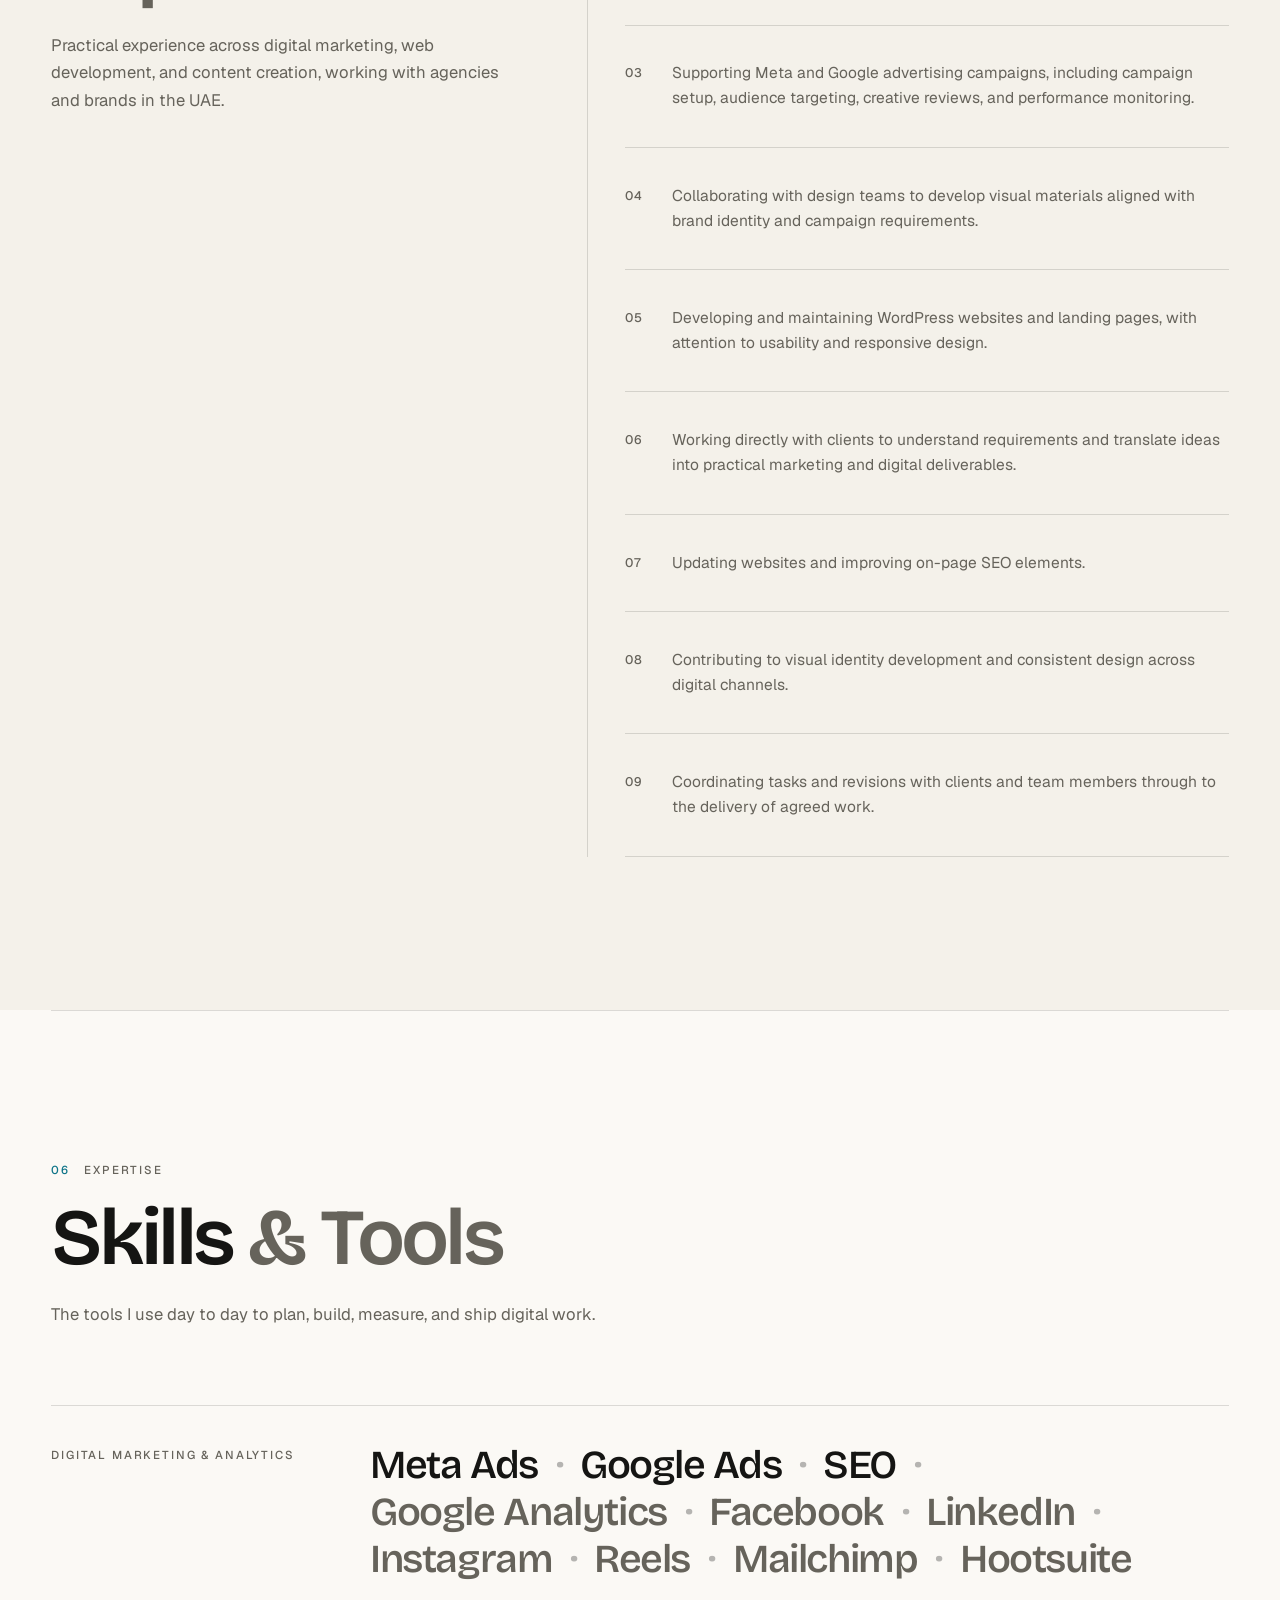
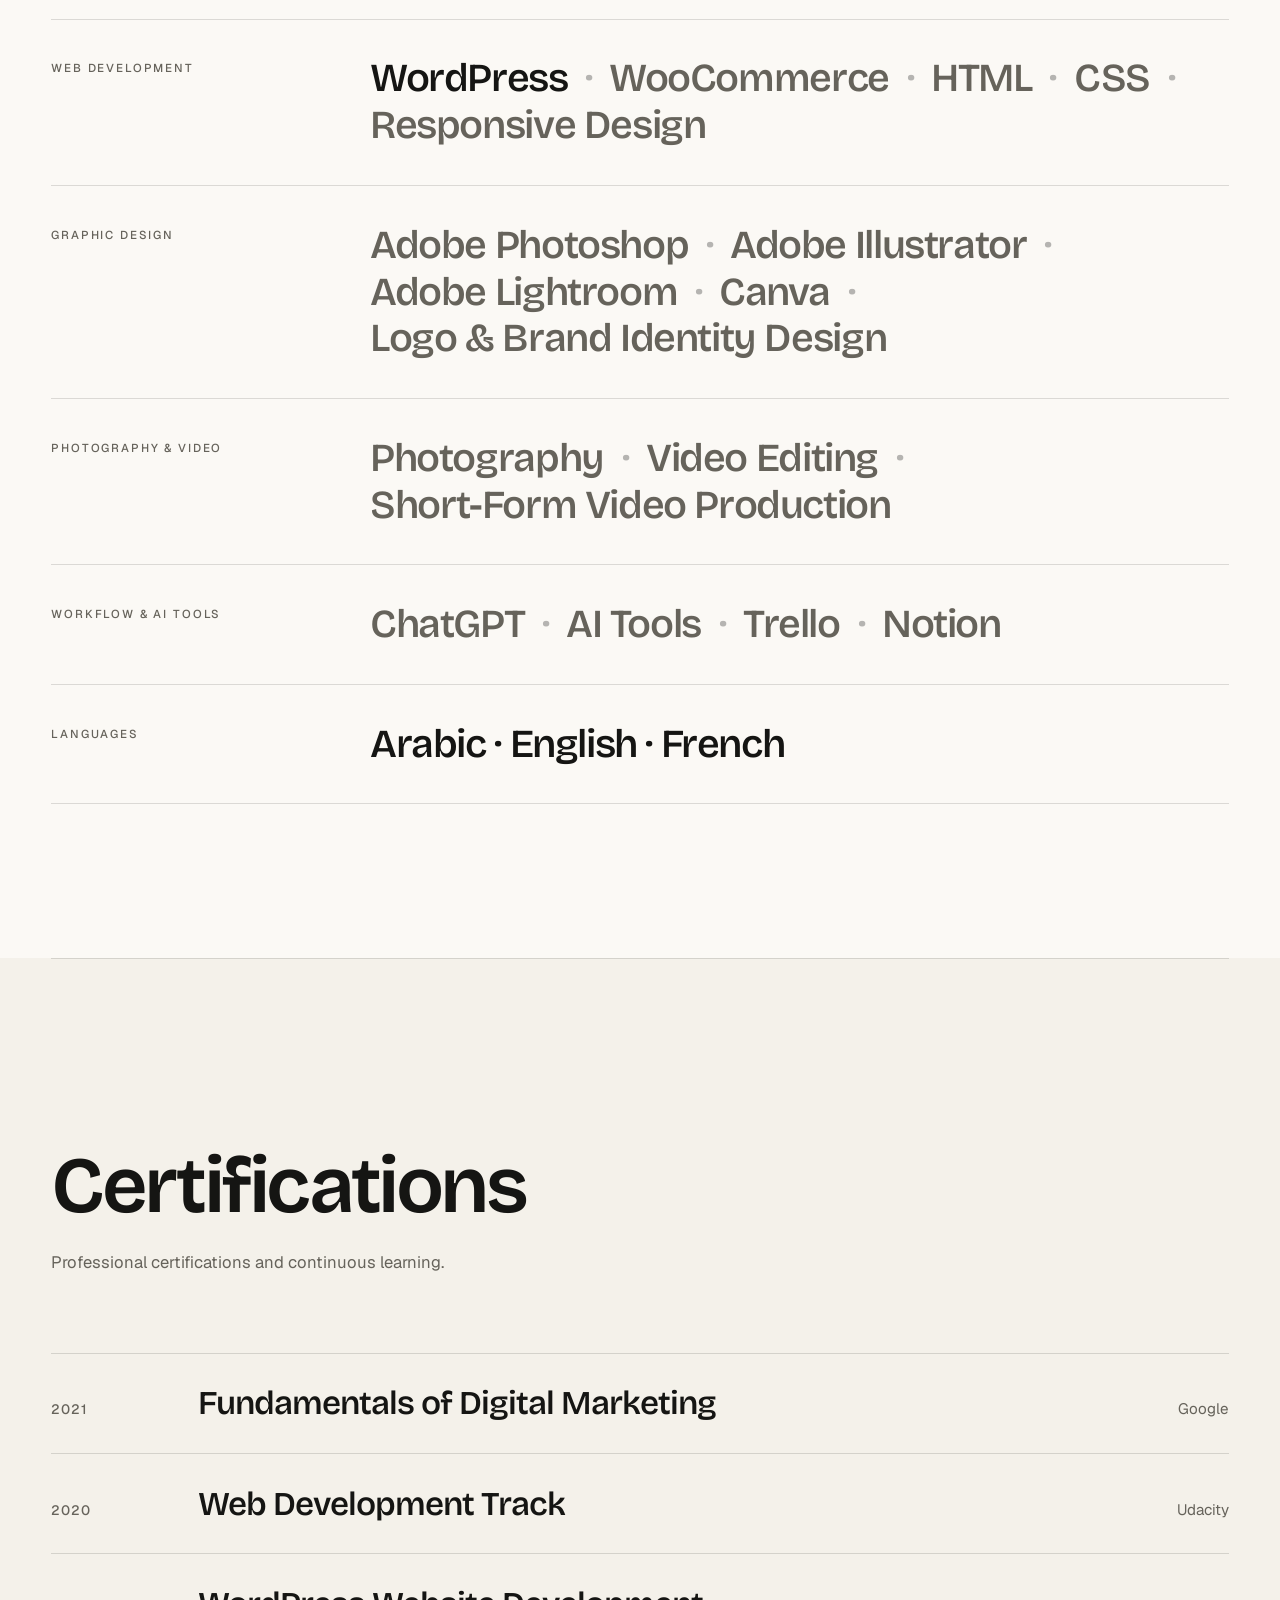
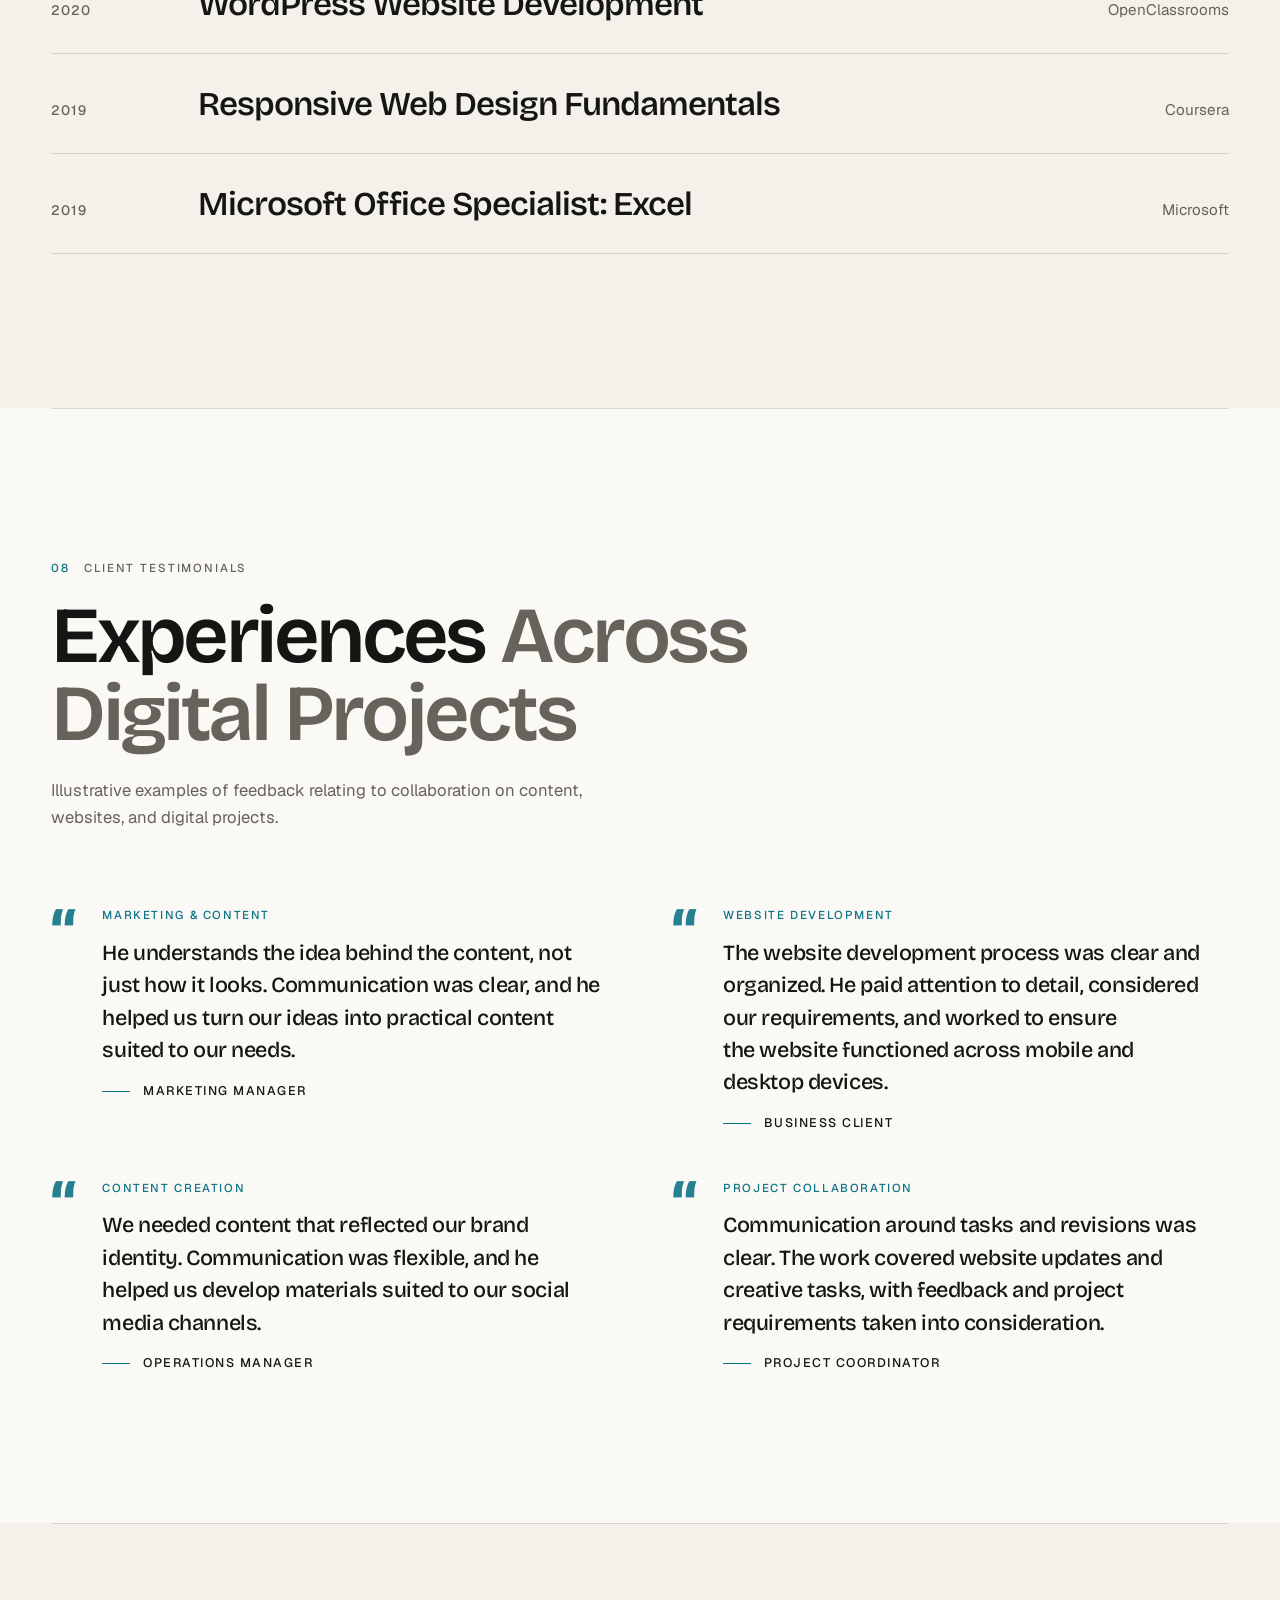
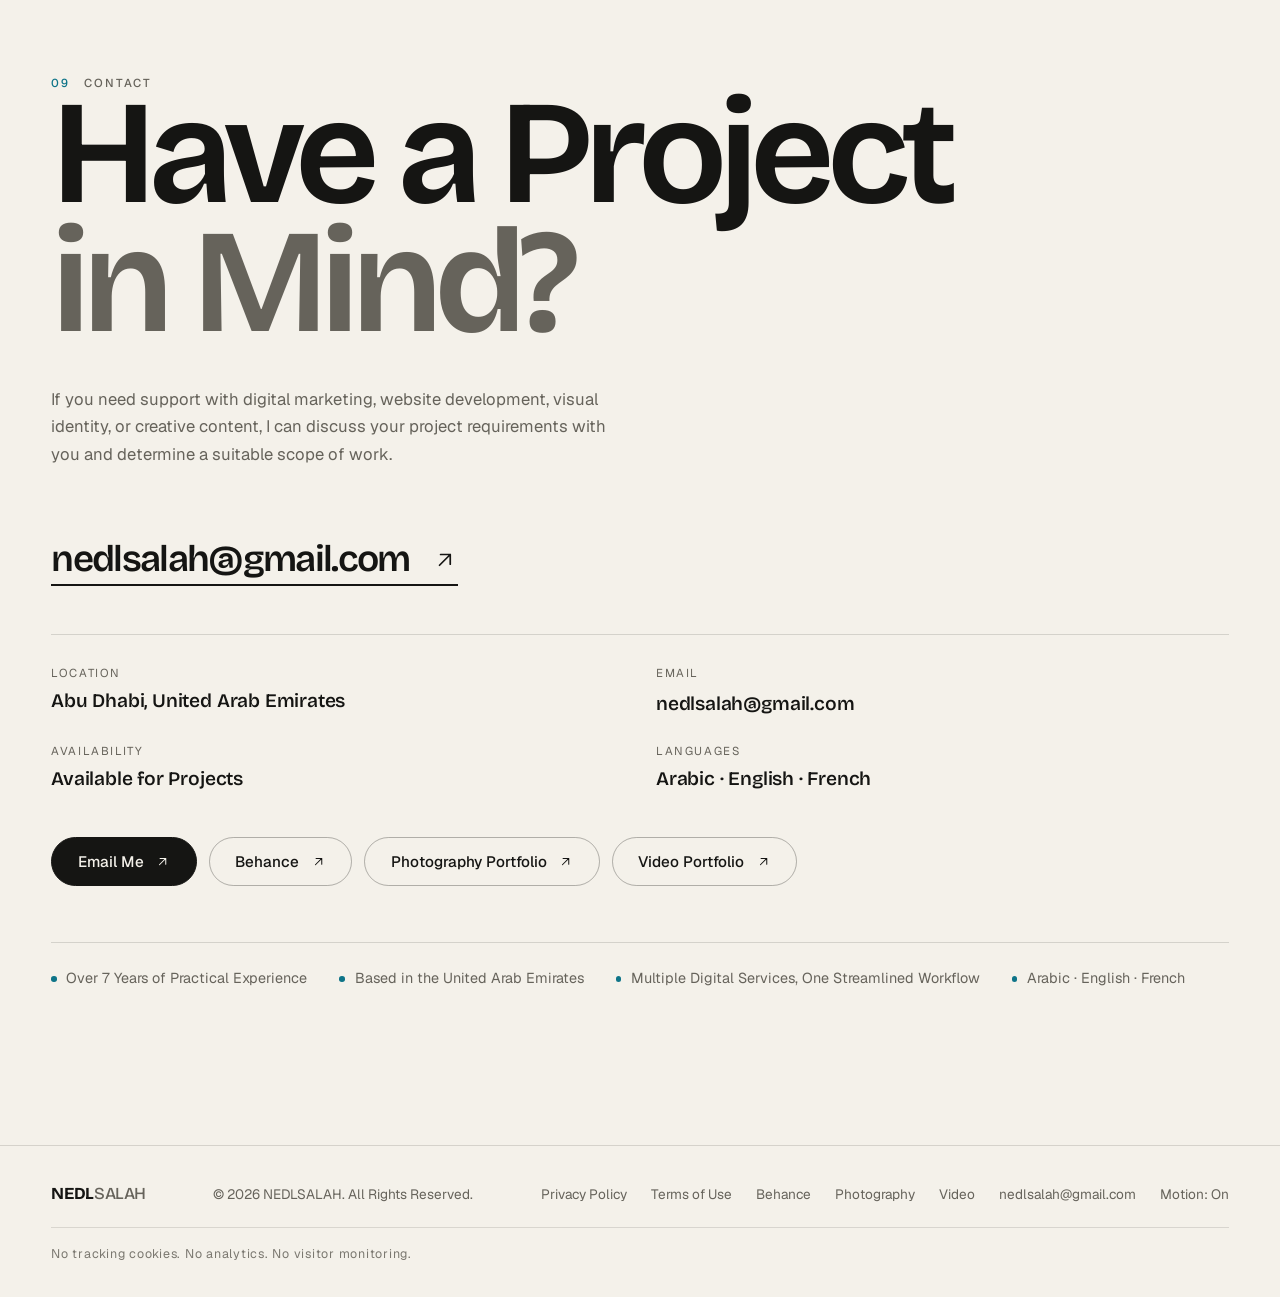
==== commit 7f36ad9e: "Rewrite site copy in EN and AR from approved content briefs" ====
--- a/index.html
+++ b/index.html
@@ -51,34 +51,34 @@
 </div>
 <main id="main">
 <section class="hero" id="hero"><div class="wrap hero-wrap">
-  <div class="hero-top" data-intro style="--d:0"><span class="avail"><i class="dot"></i><span data-i18n="hero_badge">Available for Projects</span></span><span data-i18n="float_location">Abu Dhabi, UAE</span></div>
+  <div class="hero-top" data-intro style="--d:0"><span class="avail"><i class="dot"></i><span data-i18n="hero_badge">Available for Projects</span></span><span data-i18n="float_location">Abu Dhabi, United Arab Emirates</span></div>
   <h1 class="hero-h1" data-split data-i18n="hero_h1">Digital Marketing Specialist</h1>
   <figure class="hero-fig" data-intro style="--d:1"><picture><source type="image/webp" srcset="./img/me-640.webp 640w, ./img/me-1100.webp 1100w" sizes="(min-width:901px) 34vw, 100vw"><img src="./img/me.jpg" alt="NEDLSALAH — Digital Marketing Specialist" data-i18n-alt="hero_alt" width="1613" height="1613" fetchpriority="high" decoding="async"></picture></figure>
   <div class="hero-low">
-    <div><p class="role" data-intro style="--d:3"><span id="typedText"></span><span class="caret" aria-hidden="true"></span></p><p class="lead" data-intro style="--d:4" data-i18n="hero_lead">Digital Marketing Specialist and Web Developer with 7+ years of experience in digital advertising, WordPress development, SEO, content creation, photography, and video production. Skilled in Meta and Google Ads, AI-powered content creation, and delivering projects from concept to completion.</p></div>
-    <div class="hero-cta" data-intro style="--d:5"><a href="#services" class="btn btn-solid"><span data-i18n="hero_cta_services">View Services</span><svg class="arr" viewBox="0 0 24 24" fill="none" stroke="currentColor" stroke-width="1.6" stroke-linecap="round" stroke-linejoin="round" aria-hidden="true"><path d="M7 17 17 7M8 7h9v9"/></svg></a><a href="#contact" class="btn btn-line"><span data-i18n="hero_cta_contact">Get in Touch</span></a></div>
-  </div>
-  <dl class="meta" data-intro style="--d:6"><div><dt data-i18n="meta_years">Years Exp</dt><dd>7+</dd></div><div><dt data-i18n="meta_location">Based</dt><dd data-i18n="meta_location_val">UAE</dd></div><div><dt data-i18n="meta_services">Services</dt><dd>6</dd></div><div><dt data-i18n="meta_langs">Languages</dt><dd>3</dd></div></dl>
+    <div><p class="role" data-intro style="--d:3"><span id="typedText"></span><span class="caret" aria-hidden="true"></span></p><p class="lead" data-intro style="--d:4" data-i18n="hero_lead">I am a digital marketing specialist and web developer with over 7 years of experience in digital advertising, WordPress development, SEO, content creation, photography, and video production. I combine marketing knowledge with technical and creative skills to manage projects from planning to delivery, using AI tools to support ideation and content development.</p></div>
+    <div class="hero-cta" data-intro style="--d:5"><a href="#services" class="btn btn-solid"><span data-i18n="hero_cta_services">Explore My Services</span><svg class="arr" viewBox="0 0 24 24" fill="none" stroke="currentColor" stroke-width="1.6" stroke-linecap="round" stroke-linejoin="round" aria-hidden="true"><path d="M7 17 17 7M8 7h9v9"/></svg></a><a href="#contact" class="btn btn-line"><span data-i18n="hero_cta_contact">Get in Touch</span></a></div>
+  </div>
+  <dl class="meta" data-intro style="--d:6"><div><dt data-i18n="meta_years">Years of Experience</dt><dd>7+</dd></div><div><dt data-i18n="meta_location">Based</dt><dd data-i18n="meta_location_val">United Arab Emirates</dd></div><div><dt data-i18n="meta_services">Services</dt><dd>6</dd></div><div><dt data-i18n="meta_langs">Languages</dt><dd>3</dd></div></dl>
 </div></section>
 
 <section class="sec" id="services"><div class="wrap">
 <p class="eyebrow" data-r><span class="idx">01</span><span data-i18n="svc_eyebrow">What I Do</span></p>
 <h2 class="h2" data-split data-i18n-html="svc_title">Services <span>& Solutions</span></h2>
-<p class="sec-desc" data-r data-i18n="svc_desc">Full-service digital expertise — strategy, design, development, and content under one roof.</p>
+<p class="sec-desc" data-r data-i18n="svc_desc">I combine strategy, design, development, and content creation to deliver integrated digital services tailored to the needs and objectives of each brand.</p>
 <ol class="svc-list">
-<li class="svc" data-r><h3><button type="button" class="svc-btn" aria-expanded="false" aria-controls="svc1"><span class="svc-n" aria-hidden="true">01</span><span class="svc-t" data-i18n="svc1_title">Digital Marketing & Paid Ads</span><svg class="svc-arr" viewBox="0 0 24 24" fill="none" stroke="currentColor" stroke-width="1.5" stroke-linecap="round" stroke-linejoin="round" aria-hidden="true"><path d="M5 12h14M13 6l6 6-6 6"/></svg></button></h3><div class="svc-body" id="svc1" role="region"><div class="svc-inner"><div class="svc-cols"><p data-i18n="svc1_desc">Data-driven campaigns that reach the right audience and convert. Full funnel from strategy to reporting.</p><ul><li data-i18n="svc1_li1">Meta Ads — Facebook & Instagram</li><li data-i18n="svc1_li2">Google Ads & Search campaigns</li><li data-i18n="svc1_li3">Content planning & calendar</li><li data-i18n="svc1_li4">Campaign reporting & optimisation</li></ul></div></div></div></li>
-<li class="svc" data-r><h3><button type="button" class="svc-btn" aria-expanded="false" aria-controls="svc2"><span class="svc-n" aria-hidden="true">02</span><span class="svc-t" data-i18n="svc2_title">WordPress Development</span><svg class="svc-arr" viewBox="0 0 24 24" fill="none" stroke="currentColor" stroke-width="1.5" stroke-linecap="round" stroke-linejoin="round" aria-hidden="true"><path d="M5 12h14M13 6l6 6-6 6"/></svg></button></h3><div class="svc-body" id="svc2" role="region"><div class="svc-inner"><div class="svc-cols"><p data-i18n="svc2_desc">Fast, mobile-friendly websites built to your brand — no template bloat, no compromise.</p><ul><li data-i18n="svc2_li1">Business & portfolio websites</li><li data-i18n="svc2_li2">WooCommerce e-commerce stores</li><li data-i18n="svc2_li3">Landing & lead capture pages</li><li data-i18n="svc2_li4">SEO-friendly & speed-optimised</li></ul></div></div></div></li>
-<li class="svc" data-r><h3><button type="button" class="svc-btn" aria-expanded="false" aria-controls="svc3"><span class="svc-n" aria-hidden="true">03</span><span class="svc-t" data-i18n="svc3_title">Graphic Design & Branding</span><svg class="svc-arr" viewBox="0 0 24 24" fill="none" stroke="currentColor" stroke-width="1.5" stroke-linecap="round" stroke-linejoin="round" aria-hidden="true"><path d="M5 12h14M13 6l6 6-6 6"/></svg></button></h3><div class="svc-body" id="svc3" role="region"><div class="svc-inner"><div class="svc-cols"><p data-i18n="svc3_desc">Visual identity that makes your brand impossible to ignore — consistent, memorable, built to last.</p><ul><li data-i18n="svc3_li1">Logo & brand identity design</li><li data-i18n="svc3_li2">Social media graphics & templates</li><li data-i18n="svc3_li3">Flyers, posters & print</li><li data-i18n="svc3_li4">Brand guidelines & style systems</li></ul></div></div></div></li>
-<li class="svc" data-r><h3><button type="button" class="svc-btn" aria-expanded="false" aria-controls="svc4"><span class="svc-n" aria-hidden="true">04</span><span class="svc-t" data-i18n="svc4_title">Photography & Video</span><svg class="svc-arr" viewBox="0 0 24 24" fill="none" stroke="currentColor" stroke-width="1.5" stroke-linecap="round" stroke-linejoin="round" aria-hidden="true"><path d="M5 12h14M13 6l6 6-6 6"/></svg></button></h3><div class="svc-body" id="svc4" role="region"><div class="svc-inner"><div class="svc-cols"><p data-i18n="svc4_desc">Content that stops the scroll — Reels, product photos, and event content built for social.</p><ul><li data-i18n="svc4_li1">Instagram Reels & TikTok videos</li><li data-i18n="svc4_li2">Product & food photography</li><li data-i18n="svc4_li3">Event & brand photography</li><li data-i18n="svc4_li4">Video editing & colour grading</li></ul></div></div></div></li>
-<li class="svc" data-r><h3><button type="button" class="svc-btn" aria-expanded="false" aria-controls="svc5"><span class="svc-n" aria-hidden="true">05</span><span class="svc-t" data-i18n="svc5_title">Social Media Management</span><svg class="svc-arr" viewBox="0 0 24 24" fill="none" stroke="currentColor" stroke-width="1.5" stroke-linecap="round" stroke-linejoin="round" aria-hidden="true"><path d="M5 12h14M13 6l6 6-6 6"/></svg></button></h3><div class="svc-body" id="svc5" role="region"><div class="svc-inner"><div class="svc-cols"><p data-i18n="svc5_desc">Consistent, on-brand presence without the hassle. I handle everything so you focus on business.</p><ul><li data-i18n="svc5_li1">Multi-platform content creation</li><li data-i18n="svc5_li2">Posting schedules & community</li><li data-i18n="svc5_li3">Audience growth strategies</li><li data-i18n="svc5_li4">Monthly performance reports</li></ul></div></div></div></li>
-<li class="svc" data-r><h3><button type="button" class="svc-btn" aria-expanded="false" aria-controls="svc6"><span class="svc-n" aria-hidden="true">06</span><span class="svc-t" data-i18n="svc6_title">Content & Copywriting</span><svg class="svc-arr" viewBox="0 0 24 24" fill="none" stroke="currentColor" stroke-width="1.5" stroke-linecap="round" stroke-linejoin="round" aria-hidden="true"><path d="M5 12h14M13 6l6 6-6 6"/></svg></button></h3><div class="svc-body" id="svc6" role="region"><div class="svc-inner"><div class="svc-cols"><p data-i18n="svc6_desc">Words that work. Website copy, captions, and product descriptions that connect and drive action.</p><ul><li data-i18n="svc6_li1">Website & landing page copy</li><li data-i18n="svc6_li2">Social media captions</li><li data-i18n="svc6_li3">Product descriptions</li><li data-i18n="svc6_li4">Arabic, English & French</li></ul></div></div></div></li>
+<li class="svc" data-r><h3><button type="button" class="svc-btn" aria-expanded="false" aria-controls="svc1"><span class="svc-n" aria-hidden="true">01</span><span class="svc-t" data-i18n="svc1_title">Digital Marketing & Paid Advertising</span><svg class="svc-arr" viewBox="0 0 24 24" fill="none" stroke="currentColor" stroke-width="1.5" stroke-linecap="round" stroke-linejoin="round" aria-hidden="true"><path d="M5 12h14M13 6l6 6-6 6"/></svg></button></h3><div class="svc-body" id="svc1" role="region"><div class="svc-inner"><div class="svc-cols"><p data-i18n="svc1_desc">Planning, launching, and monitoring advertising campaigns to reach relevant audiences and support business marketing objectives.</p><ul><li data-i18n="svc1_li1">Meta Ads across Facebook and Instagram</li><li data-i18n="svc1_li2">Google Ads and search campaigns</li><li data-i18n="svc1_li3">Content planning and editorial calendars</li><li data-i18n="svc1_li4">Campaign performance monitoring, reporting, and optimization opportunities</li></ul></div></div></div></li>
+<li class="svc" data-r><h3><button type="button" class="svc-btn" aria-expanded="false" aria-controls="svc2"><span class="svc-n" aria-hidden="true">02</span><span class="svc-t" data-i18n="svc2_title">WordPress Web Development</span><svg class="svc-arr" viewBox="0 0 24 24" fill="none" stroke="currentColor" stroke-width="1.5" stroke-linecap="round" stroke-linejoin="round" aria-hidden="true"><path d="M5 12h14M13 6l6 6-6 6"/></svg></button></h3><div class="svc-body" id="svc2" role="region"><div class="svc-inner"><div class="svc-cols"><p data-i18n="svc2_desc">Designing and developing websites and landing pages that reflect each business’s identity while providing a clear, user-friendly experience across devices.</p><ul><li data-i18n="svc2_li1">WordPress website development and maintenance</li><li data-i18n="svc2_li2">Custom landing page development</li><li data-i18n="svc2_li3">Responsive layouts for mobile and desktop</li><li data-i18n="svc2_li4">Content organization and user experience improvements</li></ul></div></div></div></li>
+<li class="svc" data-r><h3><button type="button" class="svc-btn" aria-expanded="false" aria-controls="svc3"><span class="svc-n" aria-hidden="true">03</span><span class="svc-t" data-i18n="svc3_title">Graphic Design & Brand Identity</span><svg class="svc-arr" viewBox="0 0 24 24" fill="none" stroke="currentColor" stroke-width="1.5" stroke-linecap="round" stroke-linejoin="round" aria-hidden="true"><path d="M5 12h14M13 6l6 6-6 6"/></svg></button></h3><div class="svc-body" id="svc3" role="region"><div class="svc-inner"><div class="svc-cols"><p data-i18n="svc3_desc">Creating visual materials that reflect a brand’s identity and maintain consistency across digital platforms and print materials.</p><ul><li data-i18n="svc3_li1">Logo design and visual identity development</li><li data-i18n="svc3_li2">Social media graphics and advertising creatives</li><li data-i18n="svc3_li3">Marketing materials and print design</li><li data-i18n="svc3_li4">Visual consistency across brand communications</li></ul></div></div></div></li>
+<li class="svc" data-r><h3><button type="button" class="svc-btn" aria-expanded="false" aria-controls="svc4"><span class="svc-n" aria-hidden="true">04</span><span class="svc-t" data-i18n="svc4_title">Photography & Video Production</span><svg class="svc-arr" viewBox="0 0 24 24" fill="none" stroke="currentColor" stroke-width="1.5" stroke-linecap="round" stroke-linejoin="round" aria-hidden="true"><path d="M5 12h14M13 6l6 6-6 6"/></svg></button></h3><div class="svc-body" id="svc4" role="region"><div class="svc-inner"><div class="svc-cols"><p data-i18n="svc4_desc">Producing visual content that showcases products, services, and business environments in a style suited to each brand and its target audience.</p><ul><li data-i18n="svc4_li1">Product, restaurant, and business photography</li><li data-i18n="svc4_li2">Short-form video and Reels production</li><li data-i18n="svc4_li3">Video editing and preparation for publishing</li><li data-i18n="svc4_li4">Visual content for social platforms and marketing campaigns</li></ul></div></div></div></li>
+<li class="svc" data-r><h3><button type="button" class="svc-btn" aria-expanded="false" aria-controls="svc5"><span class="svc-n" aria-hidden="true">05</span><span class="svc-t" data-i18n="svc5_title">Social Media Management</span><svg class="svc-arr" viewBox="0 0 24 24" fill="none" stroke="currentColor" stroke-width="1.5" stroke-linecap="round" stroke-linejoin="round" aria-hidden="true"><path d="M5 12h14M13 6l6 6-6 6"/></svg></button></h3><div class="svc-body" id="svc5" role="region"><div class="svc-inner"><div class="svc-cols"><p data-i18n="svc5_desc">Organizing a brand's social media presence through content planning, publishing coordination, and creative development tailored to each platform.</p><ul><li data-i18n="svc5_li1">Content planning and publishing calendars</li><li data-i18n="svc5_li2">Social media account management and coordination</li><li data-i18n="svc5_li3">Post planning and visual content coordination</li><li data-i18n="svc5_li4">Engagement monitoring and content performance reviews</li></ul></div></div></div></li>
+<li class="svc" data-r><h3><button type="button" class="svc-btn" aria-expanded="false" aria-controls="svc6"><span class="svc-n" aria-hidden="true">06</span><span class="svc-t" data-i18n="svc6_title">Content Creation & Copywriting</span><svg class="svc-arr" viewBox="0 0 24 24" fill="none" stroke="currentColor" stroke-width="1.5" stroke-linecap="round" stroke-linejoin="round" aria-hidden="true"><path d="M5 12h14M13 6l6 6-6 6"/></svg></button></h3><div class="svc-body" id="svc6" role="region"><div class="svc-inner"><div class="svc-cols"><p data-i18n="svc6_desc">Developing clear, consistent content that reflects a brand's identity and communicates its services, ideas, and marketing messages effectively.</p><ul><li data-i18n="svc6_li1">Marketing and advertising copywriting</li><li data-i18n="svc6_li2">Short-form video scripts and concepts</li><li data-i18n="svc6_li3">Website and landing page copy</li><li data-i18n="svc6_li4">Using AI tools to support research, ideation, and content development</li></ul></div></div></div></li>
 </ol>
 </div></section>
 
 <section class="sec sec-alt" id="work"><div class="wrap">
 <p class="eyebrow" data-r><span class="idx">02</span><span data-i18n="work_eyebrow">Selected Work</span></p>
 <h2 class="h2" data-split data-i18n-html="work_title">Selected <span>Work</span></h2>
-<p class="sec-desc" data-r data-i18n="work_desc">Websites and creative work published across industries — every website link opens a live project.</p>
+<p class="sec-desc" data-r data-i18n="work_desc">A collection of websites and creative projects I have contributed to across different industries and business sectors. These projects showcase my work in web development, graphic design, photography, and video production.</p>
 <div class="wk-filters" role="group" data-i18n-aria="aria_filter" aria-label="Filter projects">
   <button type="button" data-filter="all" aria-pressed="true" data-i18n="filter_all">All</button>
   <button type="button" data-filter="web" aria-pressed="false" data-i18n="filter_web">Websites</button>
@@ -89,68 +89,68 @@
 <div class="wk-grid">
   <a class="wk-card" href="https://sanhansoiree.com/" target="_blank" rel="noopener noreferrer" data-cat="web" data-r>
     <span class="wk-shot"><img src="./img/work/sanhansoiree.webp" alt="" loading="lazy" decoding="async" width="1280" height="800"></span>
-    <span class="wk-body"><span class="wk-tag" data-i18n="filter_web">Websites</span><span class="wk-title">Sanhan Soiree<svg class="arr" viewBox="0 0 24 24" fill="none" stroke="currentColor" stroke-width="1.6" stroke-linecap="round" stroke-linejoin="round" aria-hidden="true"><path d="M7 17 17 7M8 7h9v9"/></svg></span><span class="wk-dom">sanhansoiree.com</span><span class="wk-desc" data-i18n="wk_sanhansoiree">Bespoke event planning & design — services, gallery, and inquiry forms.</span><span class="vh" data-i18n="ext_new"> (opens in a new tab)</span></span>
+    <span class="wk-body"><span class="wk-tag" data-i18n="filter_web">Websites</span><span class="wk-title">Sanhan Soiree<svg class="arr" viewBox="0 0 24 24" fill="none" stroke="currentColor" stroke-width="1.6" stroke-linecap="round" stroke-linejoin="round" aria-hidden="true"><path d="M7 17 17 7M8 7h9v9"/></svg></span><span class="wk-dom">sanhansoiree.com</span><span class="wk-desc" data-i18n="wk_sanhansoiree">A website for event planning and design services, featuring service information, a portfolio gallery, and inquiry forms.</span><span class="vh" data-i18n="ext_new"> (opens in a new tab)</span></span>
   </a>
   <a class="wk-card" href="https://avenirenergy.me/" target="_blank" rel="noopener noreferrer" data-cat="web" data-r>
     <span class="wk-shot"><img src="./img/work/avenirenergy.webp" alt="" loading="lazy" decoding="async" width="1280" height="800"></span>
-    <span class="wk-body"><span class="wk-tag" data-i18n="filter_web">Websites</span><span class="wk-title">Avenir Energy<svg class="arr" viewBox="0 0 24 24" fill="none" stroke="currentColor" stroke-width="1.6" stroke-linecap="round" stroke-linejoin="round" aria-hidden="true"><path d="M7 17 17 7M8 7h9v9"/></svg></span><span class="wk-dom">avenirenergy.me</span><span class="wk-desc" data-i18n="wk_avenirenergy">Renewable energy company — corporate website on WordPress.</span><span class="vh" data-i18n="ext_new"> (opens in a new tab)</span></span>
+    <span class="wk-body"><span class="wk-tag" data-i18n="filter_web">Websites</span><span class="wk-title">Avenir Energy<svg class="arr" viewBox="0 0 24 24" fill="none" stroke="currentColor" stroke-width="1.6" stroke-linecap="round" stroke-linejoin="round" aria-hidden="true"><path d="M7 17 17 7M8 7h9v9"/></svg></span><span class="wk-dom">avenirenergy.me</span><span class="wk-desc" data-i18n="wk_avenirenergy">A corporate website for a renewable energy company, developed using WordPress.</span><span class="vh" data-i18n="ext_new"> (opens in a new tab)</span></span>
   </a>
   <a class="wk-card" href="https://riskonex.com/" target="_blank" rel="noopener noreferrer" data-cat="web" data-r>
     <span class="wk-shot"><img src="./img/work/riskonex.webp" alt="" loading="lazy" decoding="async" width="1280" height="800"></span>
-    <span class="wk-body"><span class="wk-tag" data-i18n="filter_web">Websites</span><span class="wk-title">Riskonex<svg class="arr" viewBox="0 0 24 24" fill="none" stroke="currentColor" stroke-width="1.6" stroke-linecap="round" stroke-linejoin="round" aria-hidden="true"><path d="M7 17 17 7M8 7h9v9"/></svg></span><span class="wk-dom">riskonex.com</span><span class="wk-desc" data-i18n="wk_riskonex">Risk management consultancy for oil & gas and process industries — corporate website.</span><span class="vh" data-i18n="ext_new"> (opens in a new tab)</span></span>
+    <span class="wk-body"><span class="wk-tag" data-i18n="filter_web">Websites</span><span class="wk-title">Riskonex<svg class="arr" viewBox="0 0 24 24" fill="none" stroke="currentColor" stroke-width="1.6" stroke-linecap="round" stroke-linejoin="round" aria-hidden="true"><path d="M7 17 17 7M8 7h9v9"/></svg></span><span class="wk-dom">riskonex.com</span><span class="wk-desc" data-i18n="wk_riskonex">A corporate website for a risk management consultancy serving the oil and gas and industrial sectors.</span><span class="vh" data-i18n="ext_new"> (opens in a new tab)</span></span>
   </a>
   <a class="wk-card" href="https://nobilis-premier.com/" target="_blank" rel="noopener noreferrer" data-cat="web" data-r>
     <span class="wk-shot"><img src="./img/work/nobilis-premier.webp" alt="" loading="lazy" decoding="async" width="1280" height="800"></span>
-    <span class="wk-body"><span class="wk-tag" data-i18n="filter_web">Websites</span><span class="wk-title">Nobilis Premier<svg class="arr" viewBox="0 0 24 24" fill="none" stroke="currentColor" stroke-width="1.6" stroke-linecap="round" stroke-linejoin="round" aria-hidden="true"><path d="M7 17 17 7M8 7h9v9"/></svg></span><span class="wk-dom">nobilis-premier.com</span><span class="wk-desc" data-i18n="wk_nobilis">Building contracting company — corporate website and project showcase.</span><span class="vh" data-i18n="ext_new"> (opens in a new tab)</span></span>
+    <span class="wk-body"><span class="wk-tag" data-i18n="filter_web">Websites</span><span class="wk-title">Nobilis Premier<svg class="arr" viewBox="0 0 24 24" fill="none" stroke="currentColor" stroke-width="1.6" stroke-linecap="round" stroke-linejoin="round" aria-hidden="true"><path d="M7 17 17 7M8 7h9v9"/></svg></span><span class="wk-dom">nobilis-premier.com</span><span class="wk-desc" data-i18n="wk_nobilis">A corporate website for a contracting company, showcasing its services and projects.</span><span class="vh" data-i18n="ext_new"> (opens in a new tab)</span></span>
   </a>
   <a class="wk-card" href="https://hakimacoaching.com/" target="_blank" rel="noopener noreferrer" data-cat="web" data-r>
     <span class="wk-shot"><img src="./img/work/hakimacoaching.webp" alt="" loading="lazy" decoding="async" width="1280" height="800"></span>
-    <span class="wk-body"><span class="wk-tag" data-i18n="filter_web">Websites</span><span class="wk-title">Hakima Coaching<svg class="arr" viewBox="0 0 24 24" fill="none" stroke="currentColor" stroke-width="1.6" stroke-linecap="round" stroke-linejoin="round" aria-hidden="true"><path d="M7 17 17 7M8 7h9v9"/></svg></span><span class="wk-dom">hakimacoaching.com</span><span class="wk-desc" data-i18n="wk_hakima">Life coaching brand — website for programs and enquiries.</span><span class="vh" data-i18n="ext_new"> (opens in a new tab)</span></span>
+    <span class="wk-body"><span class="wk-tag" data-i18n="filter_web">Websites</span><span class="wk-title">Hakima Coaching<svg class="arr" viewBox="0 0 24 24" fill="none" stroke="currentColor" stroke-width="1.6" stroke-linecap="round" stroke-linejoin="round" aria-hidden="true"><path d="M7 17 17 7M8 7h9v9"/></svg></span><span class="wk-dom">hakimacoaching.com</span><span class="wk-desc" data-i18n="wk_hakima">A website for a personal coaching brand, presenting its programs and providing inquiry options.</span><span class="vh" data-i18n="ext_new"> (opens in a new tab)</span></span>
   </a>
   <a class="wk-card" href="https://fincastra.com/" target="_blank" rel="noopener noreferrer" data-cat="web" data-r>
     <span class="wk-shot"><img src="./img/work/fincastra.webp" alt="" loading="lazy" decoding="async" width="1280" height="800"></span>
-    <span class="wk-body"><span class="wk-tag" data-i18n="filter_web">Websites</span><span class="wk-title">Fincastra<svg class="arr" viewBox="0 0 24 24" fill="none" stroke="currentColor" stroke-width="1.6" stroke-linecap="round" stroke-linejoin="round" aria-hidden="true"><path d="M7 17 17 7M8 7h9v9"/></svg></span><span class="wk-dom">fincastra.com</span><span class="wk-desc" data-i18n="wk_fincastra">Advisory & consulting firm — corporate website on WordPress.</span><span class="vh" data-i18n="ext_new"> (opens in a new tab)</span></span>
+    <span class="wk-body"><span class="wk-tag" data-i18n="filter_web">Websites</span><span class="wk-title">Fincastra<svg class="arr" viewBox="0 0 24 24" fill="none" stroke="currentColor" stroke-width="1.6" stroke-linecap="round" stroke-linejoin="round" aria-hidden="true"><path d="M7 17 17 7M8 7h9v9"/></svg></span><span class="wk-dom">fincastra.com</span><span class="wk-desc" data-i18n="wk_fincastra">A corporate website for a business consultancy, developed using WordPress.</span><span class="vh" data-i18n="ext_new"> (opens in a new tab)</span></span>
   </a>
   <a class="wk-card" href="https://napa.ae/" target="_blank" rel="noopener noreferrer" data-cat="web" data-r>
     <span class="wk-shot"><img src="./img/work/napa.webp" alt="" loading="lazy" decoding="async" width="1280" height="800"></span>
-    <span class="wk-body"><span class="wk-tag" data-i18n="filter_web">Websites</span><span class="wk-title">Napa<svg class="arr" viewBox="0 0 24 24" fill="none" stroke="currentColor" stroke-width="1.6" stroke-linecap="round" stroke-linejoin="round" aria-hidden="true"><path d="M7 17 17 7M8 7h9v9"/></svg></span><span class="wk-dom">napa.ae</span><span class="wk-desc" data-i18n="wk_napa">Home maintenance services app in Abu Dhabi — service website on WordPress.</span><span class="vh" data-i18n="ext_new"> (opens in a new tab)</span></span>
+    <span class="wk-body"><span class="wk-tag" data-i18n="filter_web">Websites</span><span class="wk-title">Napa<svg class="arr" viewBox="0 0 24 24" fill="none" stroke="currentColor" stroke-width="1.6" stroke-linecap="round" stroke-linejoin="round" aria-hidden="true"><path d="M7 17 17 7M8 7h9v9"/></svg></span><span class="wk-dom">napa.ae</span><span class="wk-desc" data-i18n="wk_napa">A website for home maintenance services in Abu Dhabi, developed using WordPress.</span><span class="vh" data-i18n="ext_new"> (opens in a new tab)</span></span>
   </a>
   <a class="wk-card" href="https://www.behance.net/nedlsalah" target="_blank" rel="noopener noreferrer" data-cat="design" data-r>
     <span class="wk-shot"><img src="./img/work/behance.webp" alt="" loading="lazy" decoding="async" width="1280" height="800"></span>
-    <span class="wk-body"><span class="wk-tag" data-i18n="filter_design">Design</span><span class="wk-title"><span data-i18n="wk_design_title">Graphic Design Portfolio</span><svg class="arr" viewBox="0 0 24 24" fill="none" stroke="currentColor" stroke-width="1.6" stroke-linecap="round" stroke-linejoin="round" aria-hidden="true"><path d="M7 17 17 7M8 7h9v9"/></svg></span><span class="wk-dom">behance.net/nedlsalah</span><span class="wk-desc" data-i18n="wk_design_desc">Brand identities, social visuals, and print — selected pieces on Behance.</span><span class="vh" data-i18n="ext_new"> (opens in a new tab)</span></span>
+    <span class="wk-body"><span class="wk-tag" data-i18n="filter_design">Design</span><span class="wk-title"><span data-i18n="wk_design_title">Graphic Design Portfolio</span><svg class="arr" viewBox="0 0 24 24" fill="none" stroke="currentColor" stroke-width="1.6" stroke-linecap="round" stroke-linejoin="round" aria-hidden="true"><path d="M7 17 17 7M8 7h9v9"/></svg></span><span class="wk-dom">behance.net/nedlsalah</span><span class="wk-desc" data-i18n="wk_design_desc">A selection of visual identities, digital designs, marketing materials, and print projects.</span><span class="vh" data-i18n="ext_new"> (opens in a new tab)</span></span>
   </a>
   <a class="wk-card" href="https://photos.app.goo.gl/fsxX5cDCLViCtxLZ7" target="_blank" rel="noopener noreferrer" data-cat="photo" data-r>
     <span class="wk-shot"><img src="./img/work/photography.webp" alt="" loading="lazy" decoding="async" width="1280" height="800"></span>
-    <span class="wk-body"><span class="wk-tag" data-i18n="filter_photo">Photography</span><span class="wk-title"><span data-i18n="wk_photo_title">Photography Portfolio</span><svg class="arr" viewBox="0 0 24 24" fill="none" stroke="currentColor" stroke-width="1.6" stroke-linecap="round" stroke-linejoin="round" aria-hidden="true"><path d="M7 17 17 7M8 7h9v9"/></svg></span><span class="wk-dom">photos.app.goo.gl</span><span class="wk-desc" data-i18n="wk_photo_desc">Selected photography — the full portfolio on Google Photos.</span><span class="vh" data-i18n="ext_new"> (opens in a new tab)</span></span>
+    <span class="wk-body"><span class="wk-tag" data-i18n="filter_photo">Photography</span><span class="wk-title"><span data-i18n="wk_photo_title">Photography Portfolio</span><svg class="arr" viewBox="0 0 24 24" fill="none" stroke="currentColor" stroke-width="1.6" stroke-linecap="round" stroke-linejoin="round" aria-hidden="true"><path d="M7 17 17 7M8 7h9v9"/></svg></span><span class="wk-dom">photos.app.goo.gl</span><span class="wk-desc" data-i18n="wk_photo_desc">A curated collection of photography work across different subjects and settings.</span><span class="vh" data-i18n="ext_new"> (opens in a new tab)</span></span>
   </a>
   <a class="wk-card" href="https://photos.app.goo.gl/USEzX2LLwj4FP4Q19" target="_blank" rel="noopener noreferrer" data-cat="video" data-r>
     <span class="wk-shot"><img src="./img/work/video.webp" alt="" loading="lazy" decoding="async" width="1280" height="800"></span>
-    <span class="wk-body"><span class="wk-tag" data-i18n="filter_video">Video</span><span class="wk-title"><span data-i18n="wk_video_title">Video Portfolio</span><svg class="arr" viewBox="0 0 24 24" fill="none" stroke="currentColor" stroke-width="1.6" stroke-linecap="round" stroke-linejoin="round" aria-hidden="true"><path d="M7 17 17 7M8 7h9v9"/></svg></span><span class="wk-dom">photos.app.goo.gl</span><span class="wk-desc" data-i18n="wk_video_desc">Selected video work — the full portfolio on Google Photos.</span><span class="vh" data-i18n="ext_new"> (opens in a new tab)</span></span>
-  </a>
-</div>
-<p class="wk-note" data-r data-i18n="work_note">Contributions vary by project — from full builds to design, content, and campaign support. Ask for details on any project.</p>
+    <span class="wk-body"><span class="wk-tag" data-i18n="filter_video">Video</span><span class="wk-title"><span data-i18n="wk_video_title">Video Portfolio</span><svg class="arr" viewBox="0 0 24 24" fill="none" stroke="currentColor" stroke-width="1.6" stroke-linecap="round" stroke-linejoin="round" aria-hidden="true"><path d="M7 17 17 7M8 7h9v9"/></svg></span><span class="wk-dom">photos.app.goo.gl</span><span class="wk-desc" data-i18n="wk_video_desc">A selection of video production and visual content created for digital platforms.</span><span class="vh" data-i18n="ext_new"> (opens in a new tab)</span></span>
+  </a>
+</div>
+<p class="wk-note" data-r data-i18n="work_note">My role varies from project to project, covering website development, visual design, content production, and marketing campaign support.</p>
 </div></section>
 
 <section class="sec" id="about"><div class="wrap about">
   <div class="about-fig"><picture><source type="image/webp" srcset="./img/me-640.webp 640w, ./img/me-1100.webp 1100w" sizes="(min-width:901px) 34vw, 100vw"><img src="./img/me.jpg" alt="NEDLSALAH portrait" data-i18n-alt="about_alt" width="1613" height="1613" loading="lazy" decoding="async"></picture></div>
   <div>
 <p class="eyebrow" data-r><span class="idx">03</span><span data-i18n="about_eyebrow">About Me</span></p>
-<h2 class="h2" data-split data-i18n-html="about_title">One Person, <span>Full Service</span></h2>
-    <p class="statement" data-r data-i18n="about_p1">I'm NEDLSALAH — a Digital Marketing Specialist, WordPress Web Developer, and Graphic Designer based in Abu Dhabi, UAE. With 7+ years of hands-on experience across UAE agencies and corporate brands, I bring the rare combination of strategic marketing thinking and strong creative execution under one roof.</p>
-    <div class="about-cols"><p data-r data-i18n="about_p2">Whether you need a campaign that generates leads, a website that converts visitors, a brand identity that stands out, or content that stops the scroll — I handle it all end-to-end. No waiting on multiple freelancers. No miscommunication.</p><p data-r data-i18n="about_p3">I've worked with restaurants, retail brands, event agencies and more across the UAE. My approach is simple: understand what you need, deliver high-quality work, and stay focused on results that matter to your business.</p></div>
-    <dl class="stats" data-r><div><dt data-i18n="stat_years">Years Experience</dt><dd>7+</dd></div><div><dt data-i18n="stat_based">Based</dt><dd data-i18n="stat_uae">UAE</dd></div><div><dt data-i18n="stat_services">Core Services</dt><dd>6</dd></div><div><dt data-i18n="stat_langs">Languages</dt><dd>3</dd></div></dl>
+<h2 class="h2" data-split data-i18n-html="about_title">One Professional. <span>Multiple Digital Skills.</span></h2>
+    <p class="statement" data-r data-i18n="about_p1">I am NEDLSALAH, a digital marketing specialist, WordPress developer, and graphic designer based in Abu Dhabi, United Arab Emirates. With over 7 years of practical experience working with agencies and brands, I combine marketing strategy with technical and creative execution across a range of digital projects.</p>
+    <div class="about-cols"><p data-r data-i18n="about_p2">Whether you need an advertising campaign, a website to present your services, a consistent visual identity, or content for your digital channels, I focus on understanding your requirements and translating them into practical deliverables through direct communication and structured execution.</p><p data-r data-i18n="about_p3">Throughout my career, I have contributed to projects across several sectors, including restaurants, retail, events, and services. My approach starts with understanding the project's needs, followed by planning, execution, and review, while keeping the client's objectives and agreed scope of work in focus.</p></div>
+    <dl class="stats" data-r><div><dt data-i18n="stat_years">Years of Experience</dt><dd>7+</dd></div><div><dt data-i18n="stat_based">Based</dt><dd data-i18n="stat_uae">United Arab Emirates</dd></div><div><dt data-i18n="stat_services">Core Service Areas</dt><dd>6</dd></div><div><dt data-i18n="stat_langs">Languages</dt><dd>3</dd></div></dl>
   </div>
 </div></section>
 
 <section class="sec sec-alt" id="process"><div class="wrap">
-<p class="eyebrow" data-r><span class="idx">04</span><span data-i18n="proc_eyebrow">How I Work</span></p>
-<h2 class="h2" data-split data-i18n-html="proc_title">A Simple <span>Process</span></h2>
-<p class="sec-desc" data-r data-i18n="proc_desc">Clear stages, direct communication, and no surprises — from first brief to launch and beyond.</p>
+<p class="eyebrow" data-r><span class="idx">04</span><span data-i18n="proc_eyebrow">My Process</span></p>
+<h2 class="h2" data-split data-i18n-html="proc_title">A Clear Process <span>from Start to Finish</span></h2>
+<p class="sec-desc" data-r data-i18n="proc_desc">A structured workflow with direct communication and regular reviews to keep project requirements and expectations clear throughout execution.</p>
 <ol class="proc-list">
-  <li class="proc-step" data-r><span class="proc-n" aria-hidden="true">01</span><h3 data-i18n="proc1_title">Discover</h3><p data-i18n="proc1_desc">I define the goal, the audience, and the scope — what success should look like before any work begins.</p></li>
-  <li class="proc-step" data-r><span class="proc-n" aria-hidden="true">02</span><h3 data-i18n="proc2_title">Plan</h3><p data-i18n="proc2_desc">A practical roadmap: priorities, timeline, content plan, and the tools I will use.</p></li>
-  <li class="proc-step" data-r><span class="proc-n" aria-hidden="true">03</span><h3 data-i18n="proc3_title">Build</h3><p data-i18n="proc3_desc">Design, development, content, and campaigns — executed in focused steps with your feedback along the way.</p></li>
-  <li class="proc-step" data-r><span class="proc-n" aria-hidden="true">04</span><h3 data-i18n="proc4_title">Launch & Improve</h3><p data-i18n="proc4_desc">Go live, measure what actually matters, and keep refining based on real data.</p></li>
+  <li class="proc-step" data-r><span class="proc-n" aria-hidden="true">01</span><h3 data-i18n="proc1_title">Discovery</h3><p data-i18n="proc1_desc">I begin by understanding the project's objectives, target audience, and key requirements, then define the scope of work and expected deliverables.</p></li>
+  <li class="proc-step" data-r><span class="proc-n" aria-hidden="true">02</span><h3 data-i18n="proc2_title">Planning</h3><p data-i18n="proc2_desc">I develop a practical plan outlining priorities, timelines, and the tools needed to carry out the project according to the agreed requirements.</p></li>
+  <li class="proc-step" data-r><span class="proc-n" aria-hidden="true">03</span><h3 data-i18n="proc3_title">Execution</h3><p data-i18n="proc3_desc">I work on the required deliverables, whether websites, marketing campaigns, designs, or content, while reviewing progress and coordinating with the client throughout the process.</p></li>
+  <li class="proc-step" data-r><span class="proc-n" aria-hidden="true">04</span><h3 data-i18n="proc4_title">Launch & Review</h3><p data-i18n="proc4_desc">I review the final deliverables and prepare the project for launch or handover. Where relevant performance data is available, I can help identify opportunities for further improvement.</p></li>
 </ol>
 </div></section>
 
@@ -158,82 +158,81 @@
   <div class="exp-side">
 <p class="eyebrow" data-r><span class="idx">05</span><span data-i18n="exp_eyebrow">Track Record</span></p>
 <h2 class="h2" data-split data-i18n-html="exp_title">Professional <span>Experience</span></h2>
-<p class="sec-desc" data-r data-i18n="exp_desc">A consistent history of results across UAE agencies and corporate environments.</p>
+<p class="sec-desc" data-r data-i18n="exp_desc">Practical experience across digital marketing, web development, and content creation, working with agencies and brands in the UAE.</p>
   </div>
   <ol class="exp-list" id="expList">
-    <li class="exp-item" data-r><span class="exp-n" aria-hidden="true">01</span><p class="exp-s" data-i18n="exp_s1">Plan and execute social media strategies across multiple client accounts, producing consistent, brand-aligned content tailored to each audience.</p></li>
-    <li class="exp-item" data-r><span class="exp-n" aria-hidden="true">02</span><p class="exp-s" data-i18n="exp_s2">Create engaging visual content including short-form videos and Reels, handling shooting and editing using mobile-first approaches to maintain authenticity and performance.</p></li>
-    <li class="exp-item" data-r><span class="exp-n" aria-hidden="true">03</span><p class="exp-s" data-i18n="exp_s3">Support and manage paid advertising campaigns (Meta Ads and Google Ads), assisting with campaign setup, audience targeting, creative testing, and ongoing optimization to improve reach and lead quality.</p></li>
-    <li class="exp-item" data-r><span class="exp-n" aria-hidden="true">04</span><p class="exp-s" data-i18n="exp_s4">Collaborate closely with the design team to develop campaign visuals, ensuring alignment with brand identity and marketing objectives.</p></li>
-    <li class="exp-item" data-r><span class="exp-n" aria-hidden="true">05</span><p class="exp-s" data-i18n="exp_s5">Build and maintain WordPress websites and landing pages, focusing on clean design, usability, and mobile responsiveness.</p></li>
-    <li class="exp-item" data-r><span class="exp-n" aria-hidden="true">06</span><p class="exp-s" data-i18n="exp_s6">Work directly with clients to understand requirements and translate ideas into practical marketing outputs across content, ads, and web.</p></li>
-    <li class="exp-item" data-r><span class="exp-n" aria-hidden="true">07</span><p class="exp-s" data-i18n="exp_s7">Ran paid social and Google Ads campaigns, optimising reach and lead quality continuously through data-driven adjustments.</p></li>
-    <li class="exp-item" data-r><span class="exp-n" aria-hidden="true">08</span><p class="exp-s" data-i18n="exp_s8">Led a full brand identity refresh — redesigning logo, establishing visual style systems, and defining tone of voice across touchpoints.</p></li>
-    <li class="exp-item" data-r><span class="exp-n" aria-hidden="true">09</span><p class="exp-s" data-i18n="exp_s9">Improved website SEO through on-page optimisation, steadily increasing organic visibility and inbound traffic over time.</p></li>
-    <li class="exp-item" data-r><span class="exp-n" aria-hidden="true">10</span><p class="exp-s" data-i18n="exp_s10">Delivered end-to-end digital marketing, web design, and branding projects from initial brief through to successful launch.</p></li>
+    <li class="exp-item" data-r><span class="exp-n" aria-hidden="true">01</span><p class="exp-s" data-i18n="exp_s1">Planning and developing social media content aligned with brand identity and target audiences.</p></li>
+    <li class="exp-item" data-r><span class="exp-n" aria-hidden="true">02</span><p class="exp-s" data-i18n="exp_s2">Producing visual content, including photography, short-form videos, and Reels, from shooting through editing and publishing preparation.</p></li>
+    <li class="exp-item" data-r><span class="exp-n" aria-hidden="true">03</span><p class="exp-s" data-i18n="exp_s3">Supporting Meta and Google advertising campaigns, including campaign setup, audience targeting, creative reviews, and performance monitoring.</p></li>
+    <li class="exp-item" data-r><span class="exp-n" aria-hidden="true">04</span><p class="exp-s" data-i18n="exp_s4">Collaborating with design teams to develop visual materials aligned with brand identity and campaign requirements.</p></li>
+    <li class="exp-item" data-r><span class="exp-n" aria-hidden="true">05</span><p class="exp-s" data-i18n="exp_s5">Developing and maintaining WordPress websites and landing pages, with attention to usability and responsive design.</p></li>
+    <li class="exp-item" data-r><span class="exp-n" aria-hidden="true">06</span><p class="exp-s" data-i18n="exp_s6">Working directly with clients to understand requirements and translate ideas into practical marketing and digital deliverables.</p></li>
+    <li class="exp-item" data-r><span class="exp-n" aria-hidden="true">07</span><p class="exp-s" data-i18n="exp_s7">Updating websites and improving on-page SEO elements.</p></li>
+    <li class="exp-item" data-r><span class="exp-n" aria-hidden="true">08</span><p class="exp-s" data-i18n="exp_s8">Contributing to visual identity development and consistent design across digital channels.</p></li>
+    <li class="exp-item" data-r><span class="exp-n" aria-hidden="true">09</span><p class="exp-s" data-i18n="exp_s9">Coordinating tasks and revisions with clients and team members through to the delivery of agreed work.</p></li>
   </ol>
 </div></section>
 
 <section class="sec sec-alt" id="skills"><div class="wrap">
 <p class="eyebrow" data-r><span class="idx">06</span><span data-i18n="skills_eyebrow">Expertise</span></p>
-<h2 class="h2" data-split data-i18n-html="skills_title">The <span>Toolkit</span></h2>
+<h2 class="h2" data-split data-i18n-html="skills_title">Skills <span>& Tools</span></h2>
 <p class="sec-desc" data-r data-i18n="skills_desc">The tools I use day to day to plan, build, measure, and ship digital work.</p>
 <div class="skill-groups">
-<div class="sk-row" data-r><h3 class="sk-label" data-i18n="sk_marketing">Marketing & Growth</h3><ul class="sk-items"><li class=f>Meta Ads</li><li class=f>Google Ads</li><li class=f>SEO</li><li>Google Analytics</li><li>Facebook</li><li>LinkedIn</li><li>Instagram &amp; Reels</li><li>Mailchimp</li><li>Hootsuite</li></ul></div>
-<div class="sk-row" data-r><h3 class="sk-label" data-i18n="sk_web">Web</h3><ul class="sk-items"><li class=f>WordPress</li><li>WooCommerce</li><li>HTML &amp; CSS</li><li>Responsive Design</li></ul></div>
-<div class="sk-row" data-r><h3 class="sk-label" data-i18n="sk_design">Design</h3><ul class="sk-items"><li>Photoshop</li><li>Illustrator</li><li>Lightroom</li><li>Canva</li><li>Logo &amp; Brand Design</li></ul></div>
-<div class="sk-row" data-r><h3 class="sk-label" data-i18n="sk_content">Photo & Video</h3><ul class="sk-items"><li>Photography</li><li>Video Editing</li><li>Short-Form Video</li></ul></div>
-<div class="sk-row" data-r><h3 class="sk-label" data-i18n="sk_workflow">Workflow & AI</h3><ul class="sk-items"><li>ChatGPT &amp; AI Tools</li><li>Trello &amp; Notion</li></ul></div>
+<div class="sk-row" data-r><h3 class="sk-label" data-i18n="sk_marketing">Digital Marketing & Analytics</h3><ul class="sk-items"><li class=f>Meta Ads</li><li class=f>Google Ads</li><li class=f>SEO</li><li>Google Analytics</li><li>Facebook</li><li>LinkedIn</li><li>Instagram</li><li>Reels</li><li>Mailchimp</li><li>Hootsuite</li></ul></div>
+<div class="sk-row" data-r><h3 class="sk-label" data-i18n="sk_web">Web Development</h3><ul class="sk-items"><li class=f>WordPress</li><li>WooCommerce</li><li>HTML</li><li>CSS</li><li>Responsive Design</li></ul></div>
+<div class="sk-row" data-r><h3 class="sk-label" data-i18n="sk_design">Graphic Design</h3><ul class="sk-items"><li>Adobe Photoshop</li><li>Adobe Illustrator</li><li>Adobe Lightroom</li><li>Canva</li><li>Logo &amp; Brand Identity Design</li></ul></div>
+<div class="sk-row" data-r><h3 class="sk-label" data-i18n="sk_content">Photography & Video</h3><ul class="sk-items"><li>Photography</li><li>Video Editing</li><li>Short-Form Video Production</li></ul></div>
+<div class="sk-row" data-r><h3 class="sk-label" data-i18n="sk_workflow">Workflow & AI Tools</h3><ul class="sk-items"><li>ChatGPT</li><li>AI Tools</li><li>Trello</li><li>Notion</li></ul></div>
 <div class="sk-row" data-r><h3 class="sk-label" data-i18n="sk_languages">Languages</h3><ul class="sk-items"><li class="f" data-i18n="skill_langs">Arabic · English · French</li></ul></div>
 </div>
 </div></section>
 
 <section class="sec" id="certifications"><div class="wrap">
-<p class="eyebrow" data-r><span class="idx">07</span><span data-i18n="certs_eyebrow">Credentials</span></p>
+<p class="eyebrow" data-r><span class="idx">07</span><span data-i18n="certs_eyebrow">Certifications & Learning</span></p>
 <h2 class="h2" data-split data-i18n-html="certs_title">Certifications</h2>
 <p class="sec-desc" data-r data-i18n="certs_desc">Professional certifications and continuous learning.</p>
 <ol class="cert-list">
 <li class="cert" data-r><span class="c-year">2021</span><h3 class="c-title" data-i18n="cert1_title">Fundamentals of Digital Marketing</h3><span class="c-prov">Google</span></li>
-<li class="cert" data-r><span class="c-year">2020</span><h3 class="c-title" data-i18n="cert2_title">Front End Web Development Track</h3><span class="c-prov">Udacity</span></li>
-<li class="cert" data-r><span class="c-year">2020</span><h3 class="c-title" data-i18n="cert3_title">WordPress Site Building</h3><span class="c-prov">OpenClassrooms</span></li>
-<li class="cert" data-r><span class="c-year">2019</span><h3 class="c-title" data-i18n="cert4_title">Responsive Website Basics</h3><span class="c-prov">Coursera</span></li>
+<li class="cert" data-r><span class="c-year">2020</span><h3 class="c-title" data-i18n="cert2_title">Web Development Track</h3><span class="c-prov">Udacity</span></li>
+<li class="cert" data-r><span class="c-year">2020</span><h3 class="c-title" data-i18n="cert3_title">WordPress Website Development</h3><span class="c-prov">OpenClassrooms</span></li>
+<li class="cert" data-r><span class="c-year">2019</span><h3 class="c-title" data-i18n="cert4_title">Responsive Web Design Fundamentals</h3><span class="c-prov">Coursera</span></li>
 <li class="cert" data-r><span class="c-year">2019</span><h3 class="c-title" data-i18n="cert5_title">Microsoft Office Specialist: Excel</h3><span class="c-prov">Microsoft</span></li>
 </ol>
 </div></section>
 
 <section class="sec sec-alt" id="testimonials"><div class="wrap">
-<p class="eyebrow" data-r><span class="idx">08</span><span data-i18n="tst_eyebrow">Testimonials</span></p>
-<h2 class="h2" data-split data-i18n-html="tst_title">What Clients <span>Say</span></h2>
-<p class="sec-desc" data-r data-i18n="tst_desc">In their own words — feedback from clients across content, websites, and day-to-day digital work.</p>
+<p class="eyebrow" data-r><span class="idx">08</span><span data-i18n="tst_eyebrow">Client Testimonials</span></p>
+<h2 class="h2" data-split data-i18n-html="tst_title">Experiences <span>Across Digital Projects</span></h2>
+<p class="sec-desc" data-r data-i18n="tst_desc">Illustrative examples of feedback relating to collaboration on content, websites, and digital projects.</p>
 <ul class="tst-grid">
-  <li class="tst" data-r><blockquote class="tst-q" data-i18n="tst1_q">He understands the idea behind the content, not just how it should look. Communication was straightforward, and he was able to turn our ideas into something we could actually use.</blockquote><p class="tst-by"><span class="tst-role" data-i18n="tst1_role">Restaurant Manager</span></p></li>
-  <li class="tst" data-r><blockquote class="tst-q" data-i18n="tst2_q">The website process was smooth. He understood what we needed, paid attention to the details, and made sure the site worked well on mobile as well as desktop.</blockquote><p class="tst-by"><span class="tst-role" data-i18n="tst2_role">Business Client</span></p></li>
-  <li class="tst" data-r><blockquote class="tst-q" data-i18n="tst3_q">We needed content that felt natural and suited our brand. He was flexible with the ideas, understood the style we were going for, and delivered content we could use across our social channels.</blockquote><p class="tst-by"><span class="tst-role" data-i18n="tst3_role">Operations Manager</span></p></li>
-  <li class="tst" data-r><blockquote class="tst-q" data-i18n="tst4_q">He is easy to work with and can handle different types of tasks, from website updates to creative work. He listens to feedback and works through changes without making the process complicated.</blockquote><p class="tst-by"><span class="tst-role" data-i18n="tst4_role">Project Coordinator</span></p></li>
+  <li class="tst" data-r><span class="tst-cat" data-i18n="tst1_label">Marketing & Content</span><blockquote class="tst-q" data-i18n="tst1_q">He understands the idea behind the content, not just how it looks. Communication was clear, and he helped us turn our ideas into practical content suited to our needs.</blockquote><p class="tst-by"><span class="tst-role" data-i18n="tst1_role">Marketing Manager</span></p></li>
+  <li class="tst" data-r><span class="tst-cat" data-i18n="tst2_label">Website Development</span><blockquote class="tst-q" data-i18n="tst2_q">The website development process was clear and organized. He paid attention to detail, considered our requirements, and worked to ensure the website functioned across mobile and desktop devices.</blockquote><p class="tst-by"><span class="tst-role" data-i18n="tst2_role">Business Client</span></p></li>
+  <li class="tst" data-r><span class="tst-cat" data-i18n="tst3_label">Content Creation</span><blockquote class="tst-q" data-i18n="tst3_q">We needed content that reflected our brand identity. Communication was flexible, and he helped us develop materials suited to our social media channels.</blockquote><p class="tst-by"><span class="tst-role" data-i18n="tst3_role">Operations Manager</span></p></li>
+  <li class="tst" data-r><span class="tst-cat" data-i18n="tst4_label">Project Collaboration</span><blockquote class="tst-q" data-i18n="tst4_q">Communication around tasks and revisions was clear. The work covered website updates and creative tasks, with feedback and project requirements taken into consideration.</blockquote><p class="tst-by"><span class="tst-role" data-i18n="tst4_role">Project Coordinator</span></p></li>
 </ul>
 </div></section>
 
 <section class="sec" id="contact"><div class="wrap">
   <p class="eyebrow" data-r><span class="idx">09</span><span data-i18n="contact_eyebrow">Contact</span></p>
-  <h2 class="cta-title" data-split data-i18n-html="cta_title">Ready to Work <span>Together?</span></h2>
-  <p class="cta-desc" data-r data-i18n="cta_desc">Whether you need a campaign that generates leads, a website that converts, a brand that stands out, or content that performs — I'm available.</p>
+  <h2 class="cta-title" data-split data-i18n-html="cta_title">Have a Project <span>in Mind?</span></h2>
+  <p class="cta-desc" data-r data-i18n="cta_desc">If you need support with digital marketing, website development, visual identity, or creative content, I can discuss your project requirements with you and determine a suitable scope of work.</p>
   <div class="contact-flat">
     <a href="mailto:nedlsalah@gmail.com" class="mail" data-r>nedlsalah@gmail.com<svg class="arr" viewBox="0 0 24 24" fill="none" stroke="currentColor" stroke-width="1.6" stroke-linecap="round" stroke-linejoin="round" aria-hidden="true"><path d="M7 17 17 7M8 7h9v9"/></svg></a>
     <dl class="c-tiles" data-r>
-      <div><dt data-i18n="c_loc">Location</dt><dd data-i18n="exp_loc1">Abu Dhabi, UAE</dd></div>
+      <div><dt data-i18n="c_loc">Location</dt><dd data-i18n="exp_loc1">Abu Dhabi, United Arab Emirates</dd></div>
       <div><dt data-i18n="c_email">Email</dt><dd><a href="mailto:nedlsalah@gmail.com">nedlsalah@gmail.com</a></dd></div>
       <div><dt data-i18n="c_avail">Availability</dt><dd data-i18n="hero_badge">Available for Projects</dd></div>
       <div><dt data-i18n="c_langs">Languages</dt><dd data-i18n="skill_langs">Arabic · English · French</dd></div>
     </dl>
-    <div class="cta-actions" data-r><a href="mailto:nedlsalah@gmail.com" class="btn btn-solid"><span data-i18n="cta_btn">Send Email</span><svg class="arr" viewBox="0 0 24 24" fill="none" stroke="currentColor" stroke-width="1.6" stroke-linecap="round" stroke-linejoin="round" aria-hidden="true"><path d="M7 17 17 7M8 7h9v9"/></svg></a><a href="https://www.behance.net/nedlsalah" target="_blank" rel="noopener noreferrer" class="btn btn-line">Behance<span class="vh" data-i18n="ext_new"> (opens in a new tab)</span><svg class="arr" viewBox="0 0 24 24" fill="none" stroke="currentColor" stroke-width="1.6" stroke-linecap="round" stroke-linejoin="round" aria-hidden="true"><path d="M7 17 17 7M8 7h9v9"/></svg></a><a href="https://photos.app.goo.gl/fsxX5cDCLViCtxLZ7" target="_blank" rel="noopener noreferrer" class="btn btn-line"><span data-i18n="wk_photo_title">Photography Portfolio</span><span class="vh" data-i18n="ext_new"> (opens in a new tab)</span><svg class="arr" viewBox="0 0 24 24" fill="none" stroke="currentColor" stroke-width="1.6" stroke-linecap="round" stroke-linejoin="round" aria-hidden="true"><path d="M7 17 17 7M8 7h9v9"/></svg></a><a href="https://photos.app.goo.gl/USEzX2LLwj4FP4Q19" target="_blank" rel="noopener noreferrer" class="btn btn-line"><span data-i18n="wk_video_title">Video Portfolio</span><span class="vh" data-i18n="ext_new"> (opens in a new tab)</span><svg class="arr" viewBox="0 0 24 24" fill="none" stroke="currentColor" stroke-width="1.6" stroke-linecap="round" stroke-linejoin="round" aria-hidden="true"><path d="M7 17 17 7M8 7h9v9"/></svg></a></div>
-    <div class="cta-tags" data-r><span data-i18n="tag1">7+ Years Experience</span><span data-i18n="tag2">UAE-Based</span><span data-i18n="tag3">End-to-End Service</span><span data-i18n="tag4">Arabic · English · French</span></div>
+    <div class="cta-actions" data-r><a href="mailto:nedlsalah@gmail.com" class="btn btn-solid"><span data-i18n="cta_btn">Email Me</span><svg class="arr" viewBox="0 0 24 24" fill="none" stroke="currentColor" stroke-width="1.6" stroke-linecap="round" stroke-linejoin="round" aria-hidden="true"><path d="M7 17 17 7M8 7h9v9"/></svg></a><a href="https://www.behance.net/nedlsalah" target="_blank" rel="noopener noreferrer" class="btn btn-line">Behance<span class="vh" data-i18n="ext_new"> (opens in a new tab)</span><svg class="arr" viewBox="0 0 24 24" fill="none" stroke="currentColor" stroke-width="1.6" stroke-linecap="round" stroke-linejoin="round" aria-hidden="true"><path d="M7 17 17 7M8 7h9v9"/></svg></a><a href="https://photos.app.goo.gl/fsxX5cDCLViCtxLZ7" target="_blank" rel="noopener noreferrer" class="btn btn-line"><span data-i18n="wk_photo_title">Photography Portfolio</span><span class="vh" data-i18n="ext_new"> (opens in a new tab)</span><svg class="arr" viewBox="0 0 24 24" fill="none" stroke="currentColor" stroke-width="1.6" stroke-linecap="round" stroke-linejoin="round" aria-hidden="true"><path d="M7 17 17 7M8 7h9v9"/></svg></a><a href="https://photos.app.goo.gl/USEzX2LLwj4FP4Q19" target="_blank" rel="noopener noreferrer" class="btn btn-line"><span data-i18n="wk_video_title">Video Portfolio</span><span class="vh" data-i18n="ext_new"> (opens in a new tab)</span><svg class="arr" viewBox="0 0 24 24" fill="none" stroke="currentColor" stroke-width="1.6" stroke-linecap="round" stroke-linejoin="round" aria-hidden="true"><path d="M7 17 17 7M8 7h9v9"/></svg></a></div>
+    <div class="cta-tags" data-r><span data-i18n="tag1">Over 7 Years of Practical Experience</span><span data-i18n="tag2">Based in the United Arab Emirates</span><span data-i18n="tag3">Multiple Digital Services, One Streamlined Workflow</span><span data-i18n="tag4">Arabic · English · French</span></div>
   </div>
 </div></section>
 </main>
 
 <footer class="footer"><div class="wrap foot">
   <a href="#hero" class="brand" aria-label="NEDLSALAH">NEDL<span>SALAH</span></a>
-  <p data-i18n="footer_copy">© 2026 NEDLSALAH — All Rights Reserved</p>
+  <p data-i18n="footer_copy">© 2026 NEDLSALAH. All Rights Reserved.</p>
   <div class="foot-links">
     <a href="legal/privacy-policy.html" data-i18n="foot_privacy">Privacy Policy</a>
     <a href="legal/terms-of-use.html" data-i18n="foot_terms">Terms of Use</a>
@@ -243,7 +242,7 @@
     <a href="mailto:nedlsalah@gmail.com">nedlsalah@gmail.com</a>
     <button type="button" class="foot-btn" id="motionToggle" aria-pressed="false"><span data-i18n="motion_label">Motion</span>: <span id="motionState" data-i18n="motion_on">On</span></button>
   </div>
-  <p class="foot-note" data-i18n="foot_note">No cookies. No analytics. No tracking.</p>
+  <p class="foot-note" data-i18n="foot_note">No tracking cookies. No analytics. No visitor monitoring.</p>
 </div></footer>
 <button type="button" class="back-top" id="backTop" data-i18n-aria="aria_top" aria-label="Back to top"><svg viewBox="0 0 24 24" fill="none" stroke="currentColor" stroke-width="1.8" stroke-linecap="round" stroke-linejoin="round" aria-hidden="true"><path d="M12 19V5M5 12l7-7 7 7"/></svg></button>
 <script defer src="js/i18n.js"></script>
--- a/css/styles.css
+++ b/css/styles.css
@@ -284,6 +284,8 @@
 .tst::before{content:"\201C";position:absolute;inset-inline-start:0;inset-block-start:-.1em;font:700 clamp(3rem,5vw,4.75rem)/1 var(--f-display);color:var(--accent);opacity:.9}
 .tst-q{font:500 clamp(1.05rem,1.7vw,1.35rem)/1.5 var(--f-display);letter-spacing:-.02em;text-wrap:pretty}
 :lang(ar) .tst-q{letter-spacing:0;line-height:1.95;font-weight:500}
+.tst-cat{display:block;margin-bottom:.85rem;font:500 .72rem/1.3 var(--f-body);letter-spacing:.14em;text-transform:uppercase;color:var(--accent)}
+:lang(ar) .tst-cat{letter-spacing:0;text-transform:none;font-size:.88rem}
 .tst-by{display:flex;align-items:center;gap:.8rem;margin-top:1.15rem;font:500 .78rem/1 var(--f-body);letter-spacing:.12em;text-transform:uppercase;color:var(--muted)}
 :lang(ar) .tst-by{letter-spacing:0;text-transform:none;font-size:.9rem}
 .tst-by::before{content:"";width:1.75rem;height:1px;background:var(--accent);flex:none}
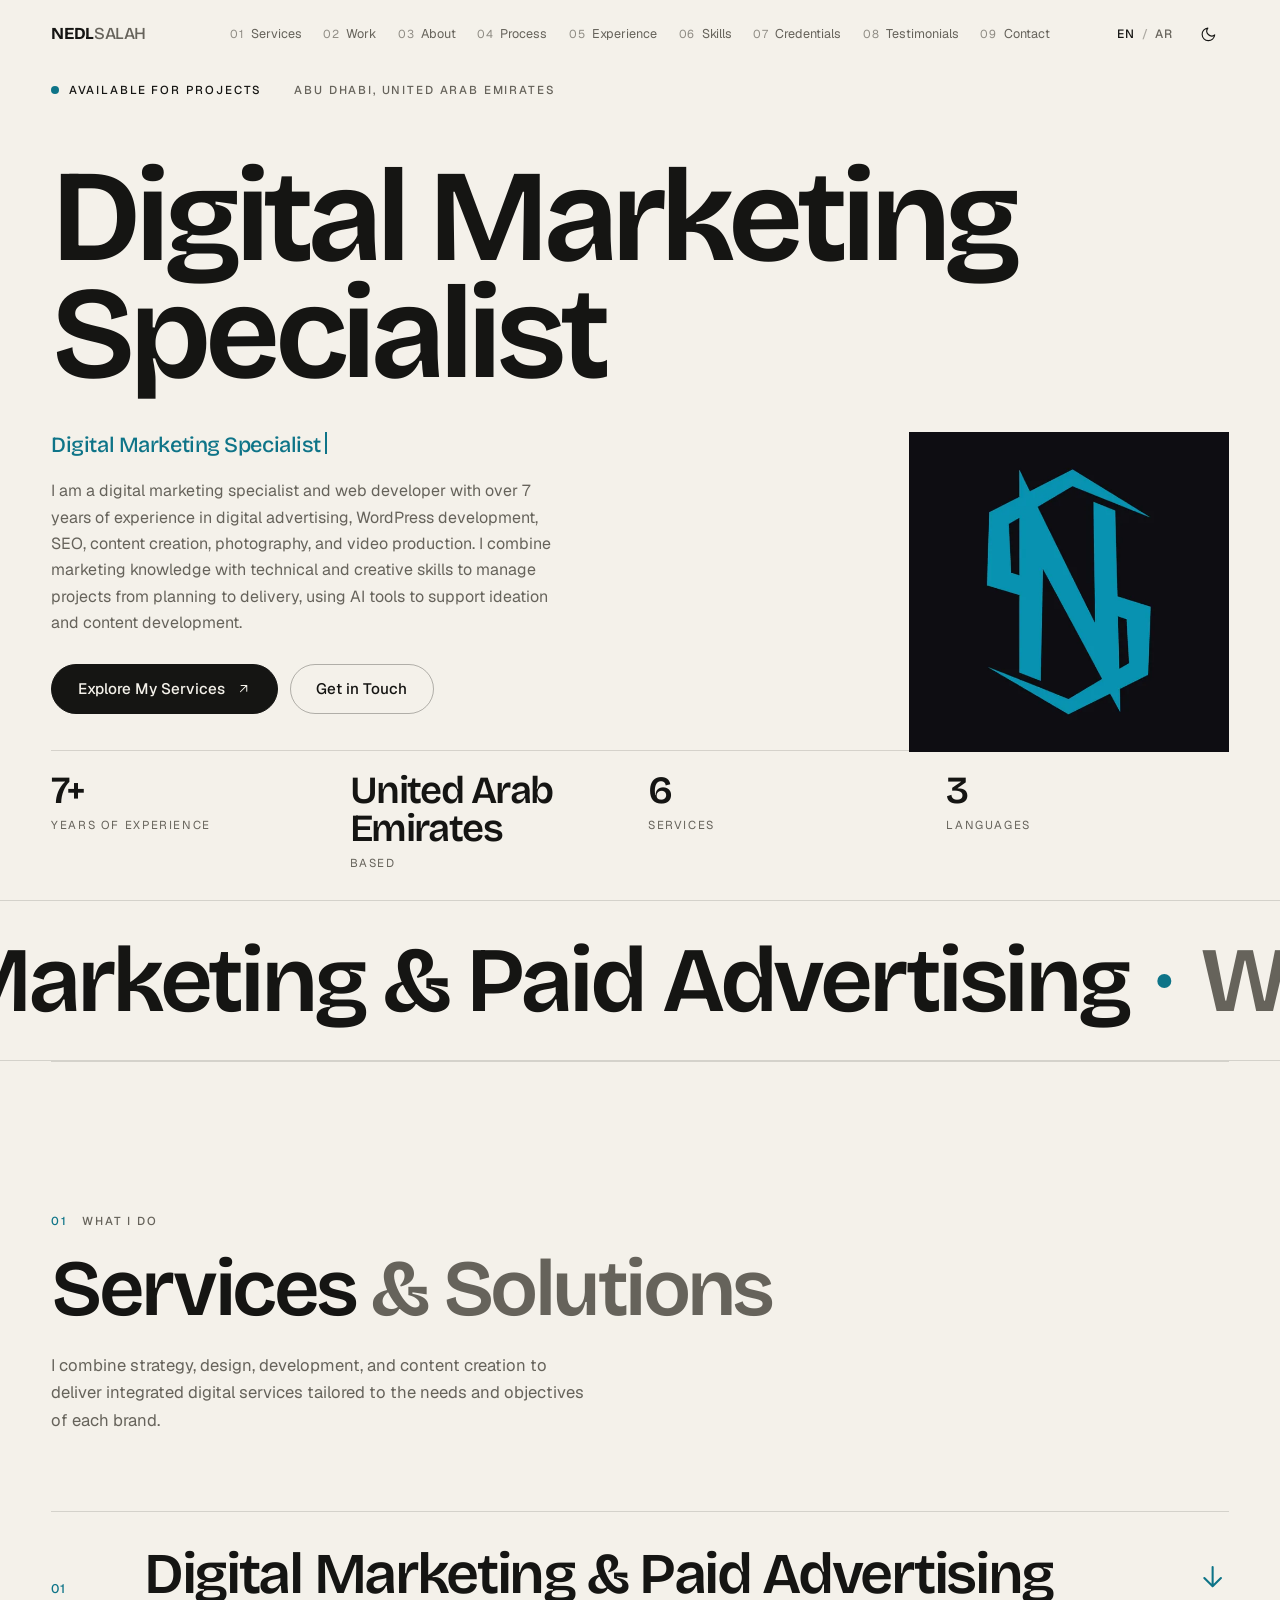
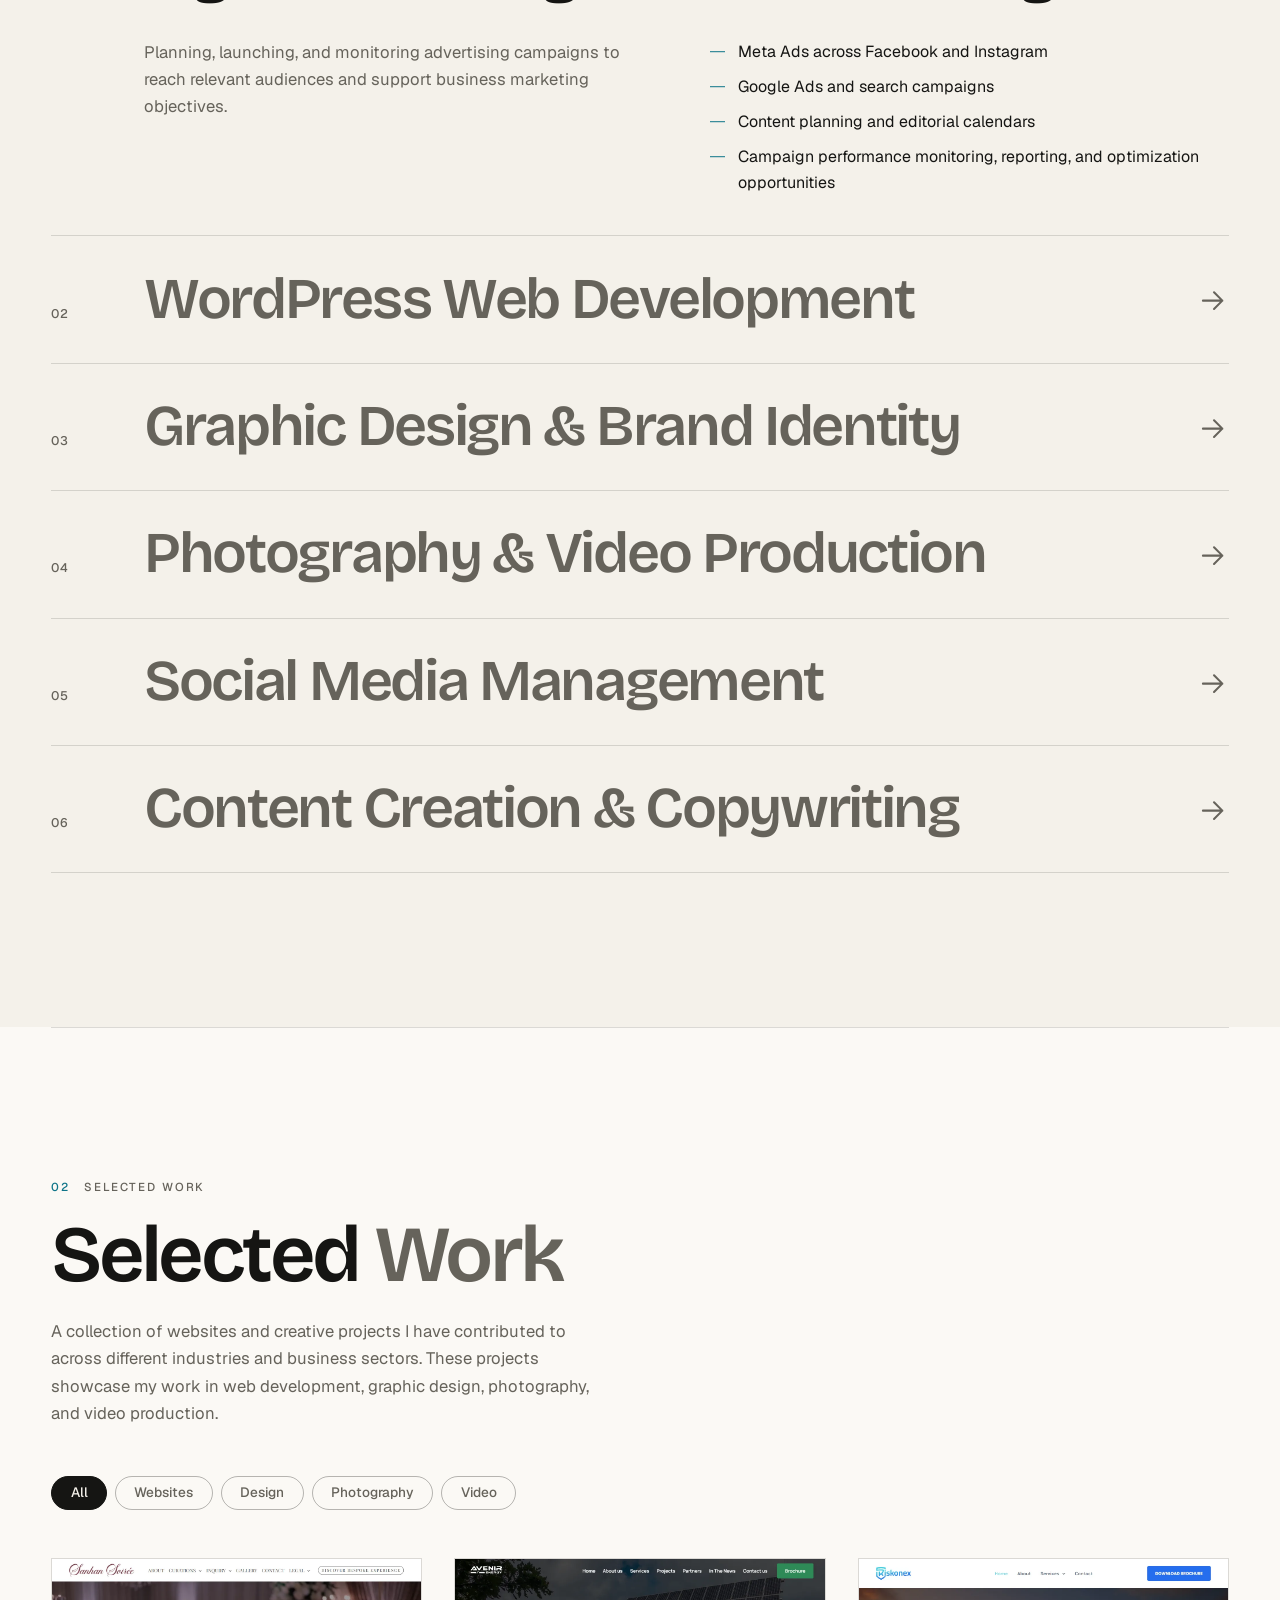
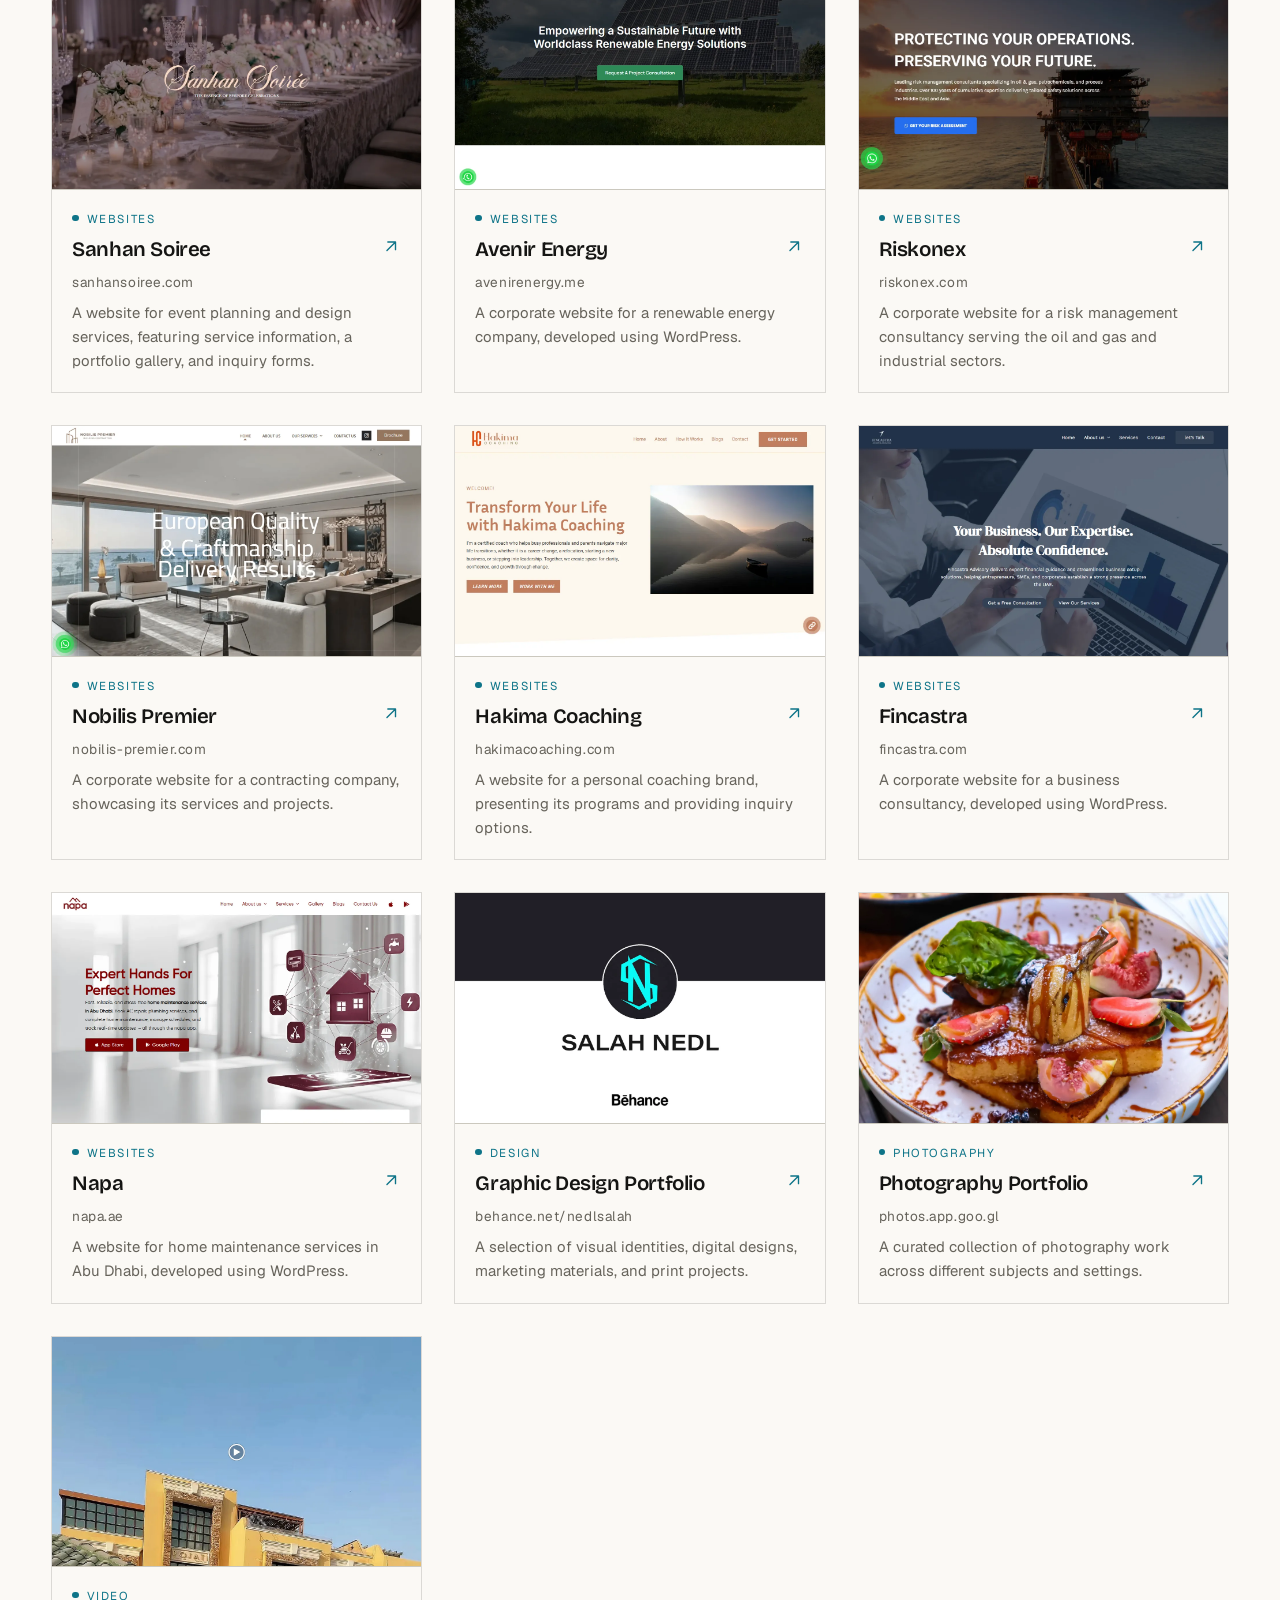
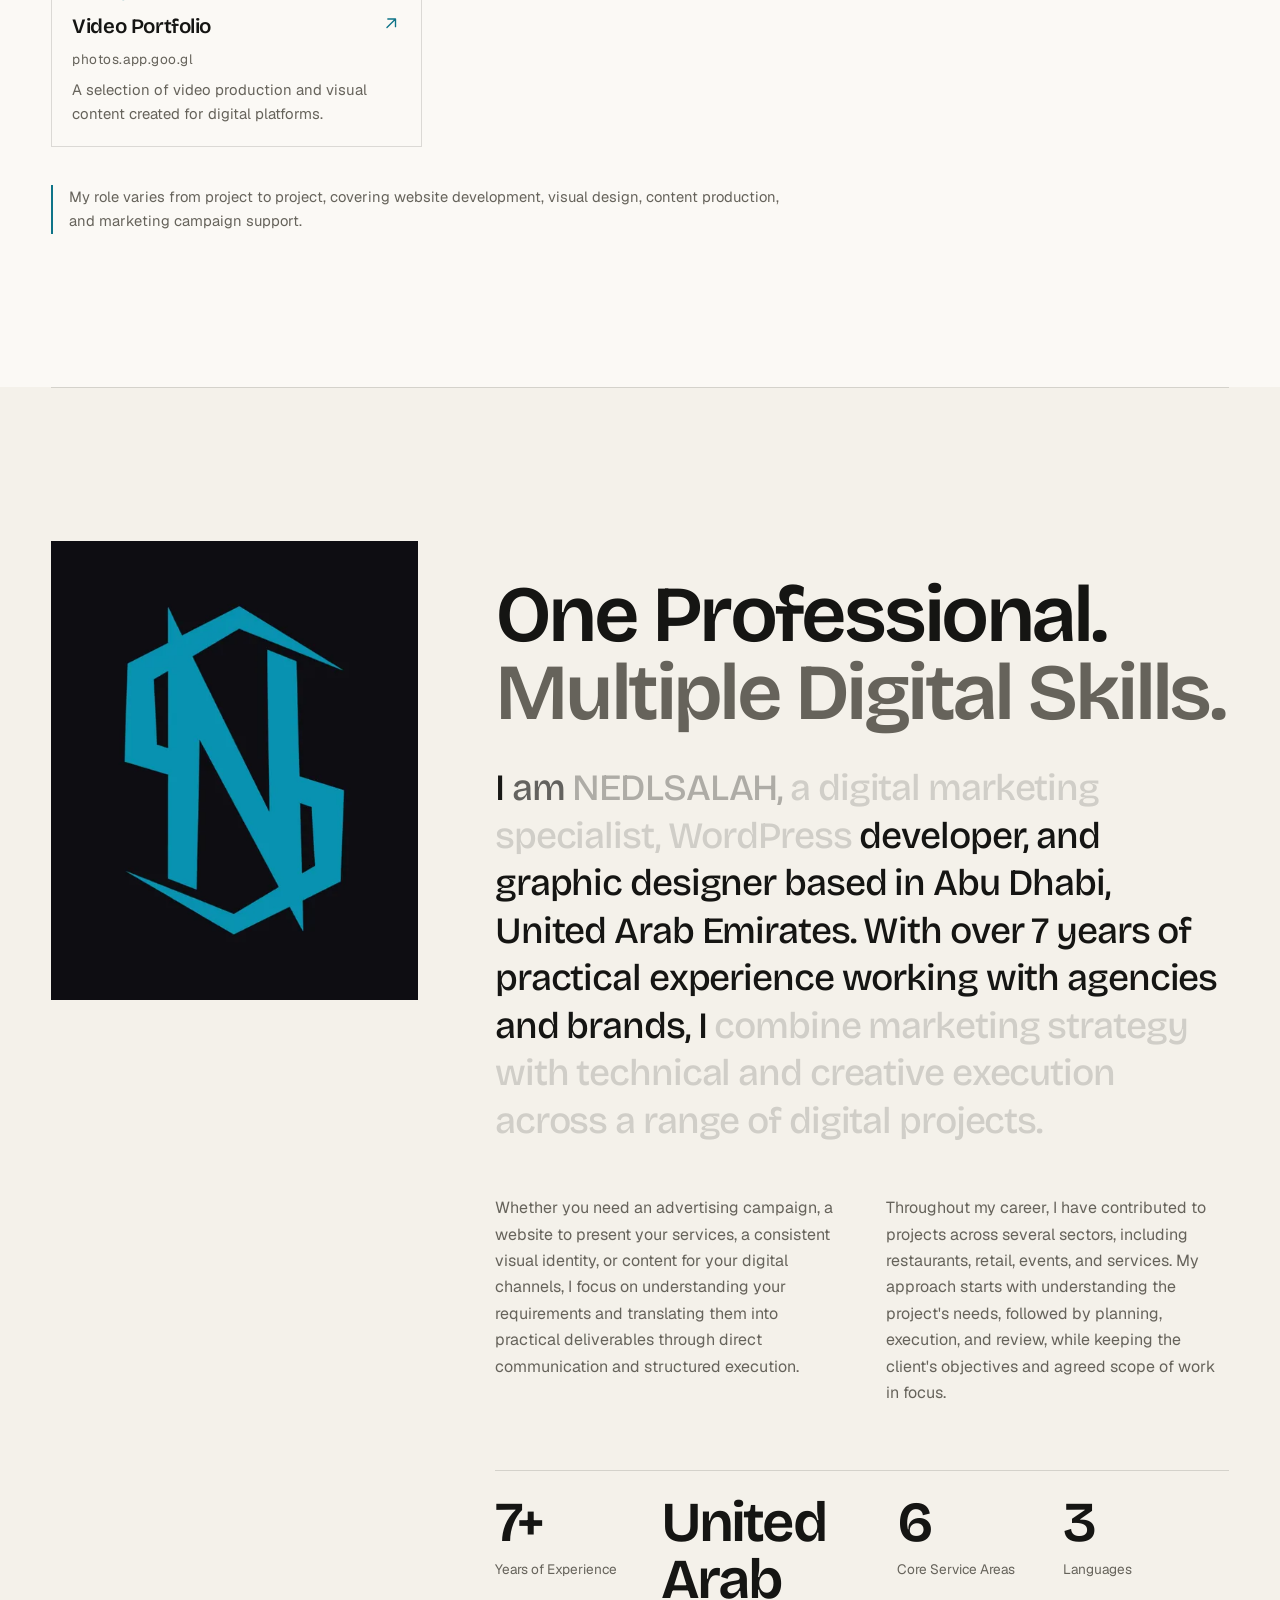
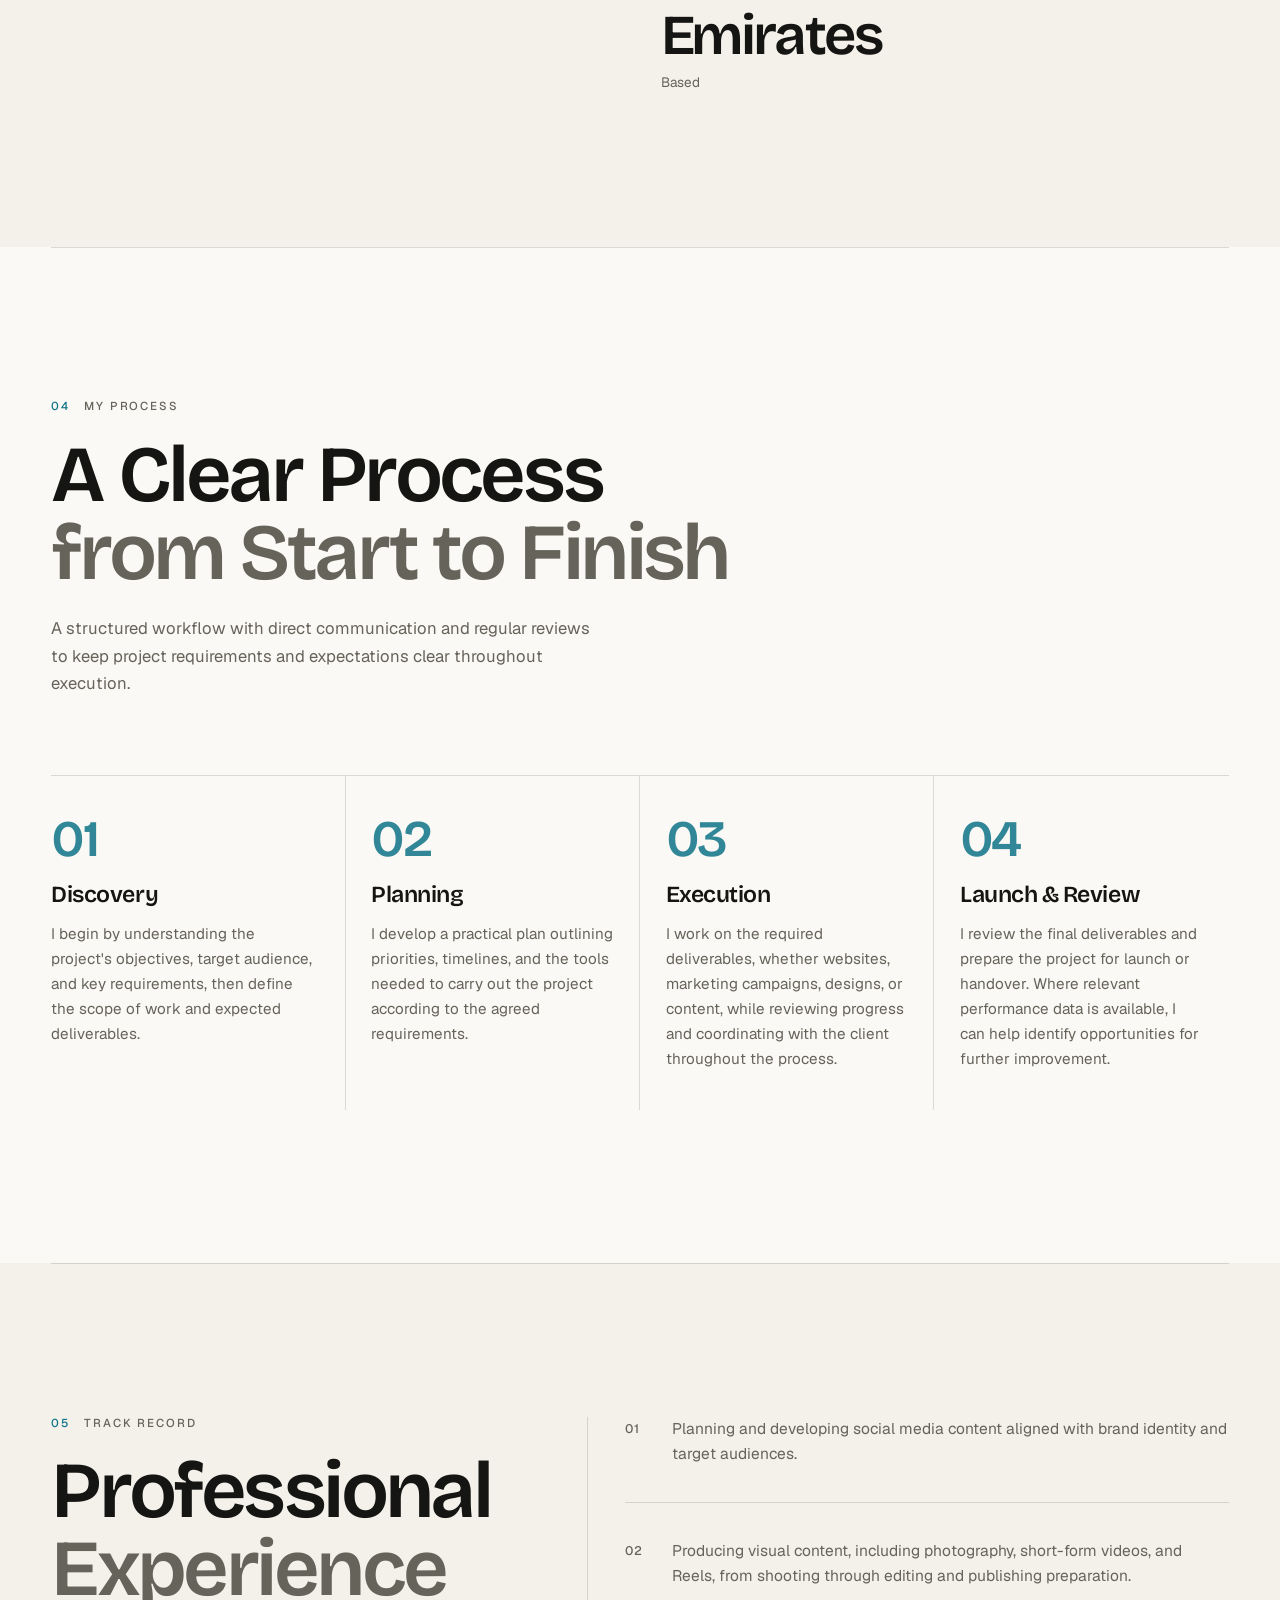
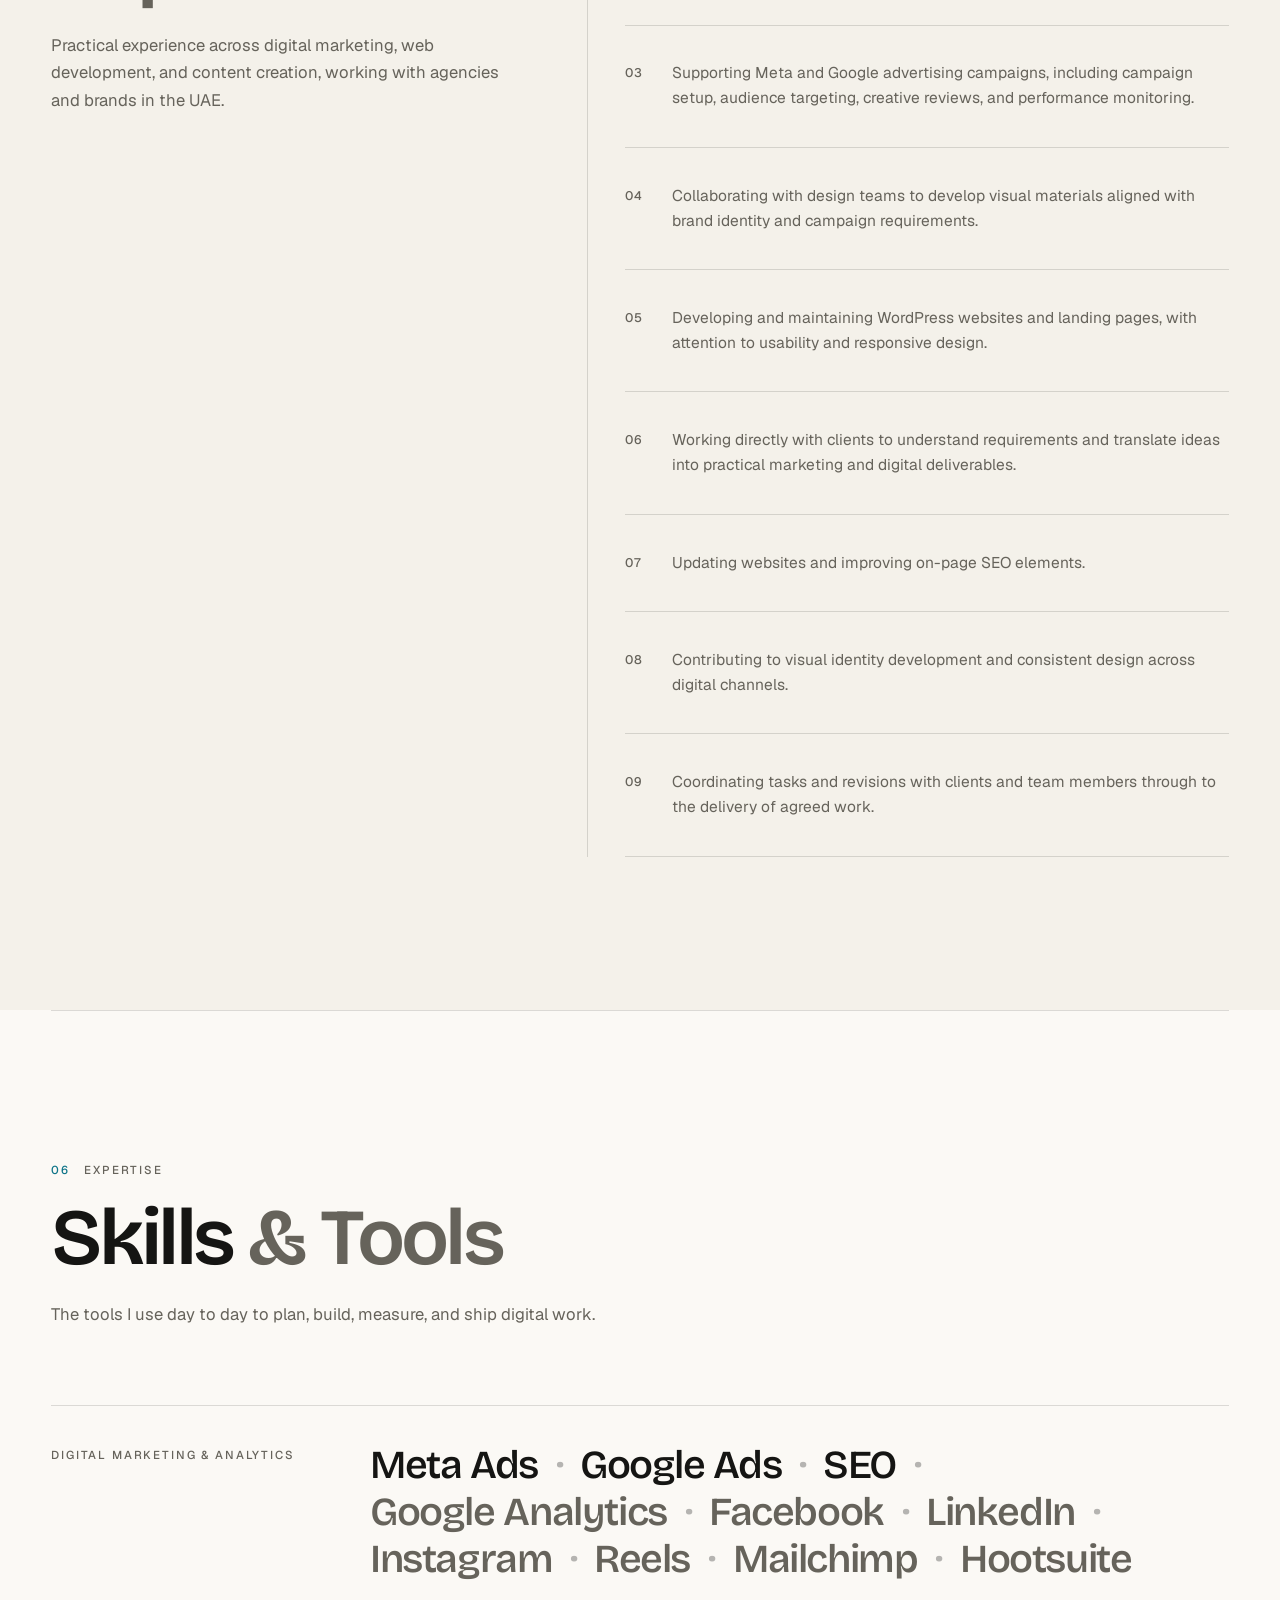
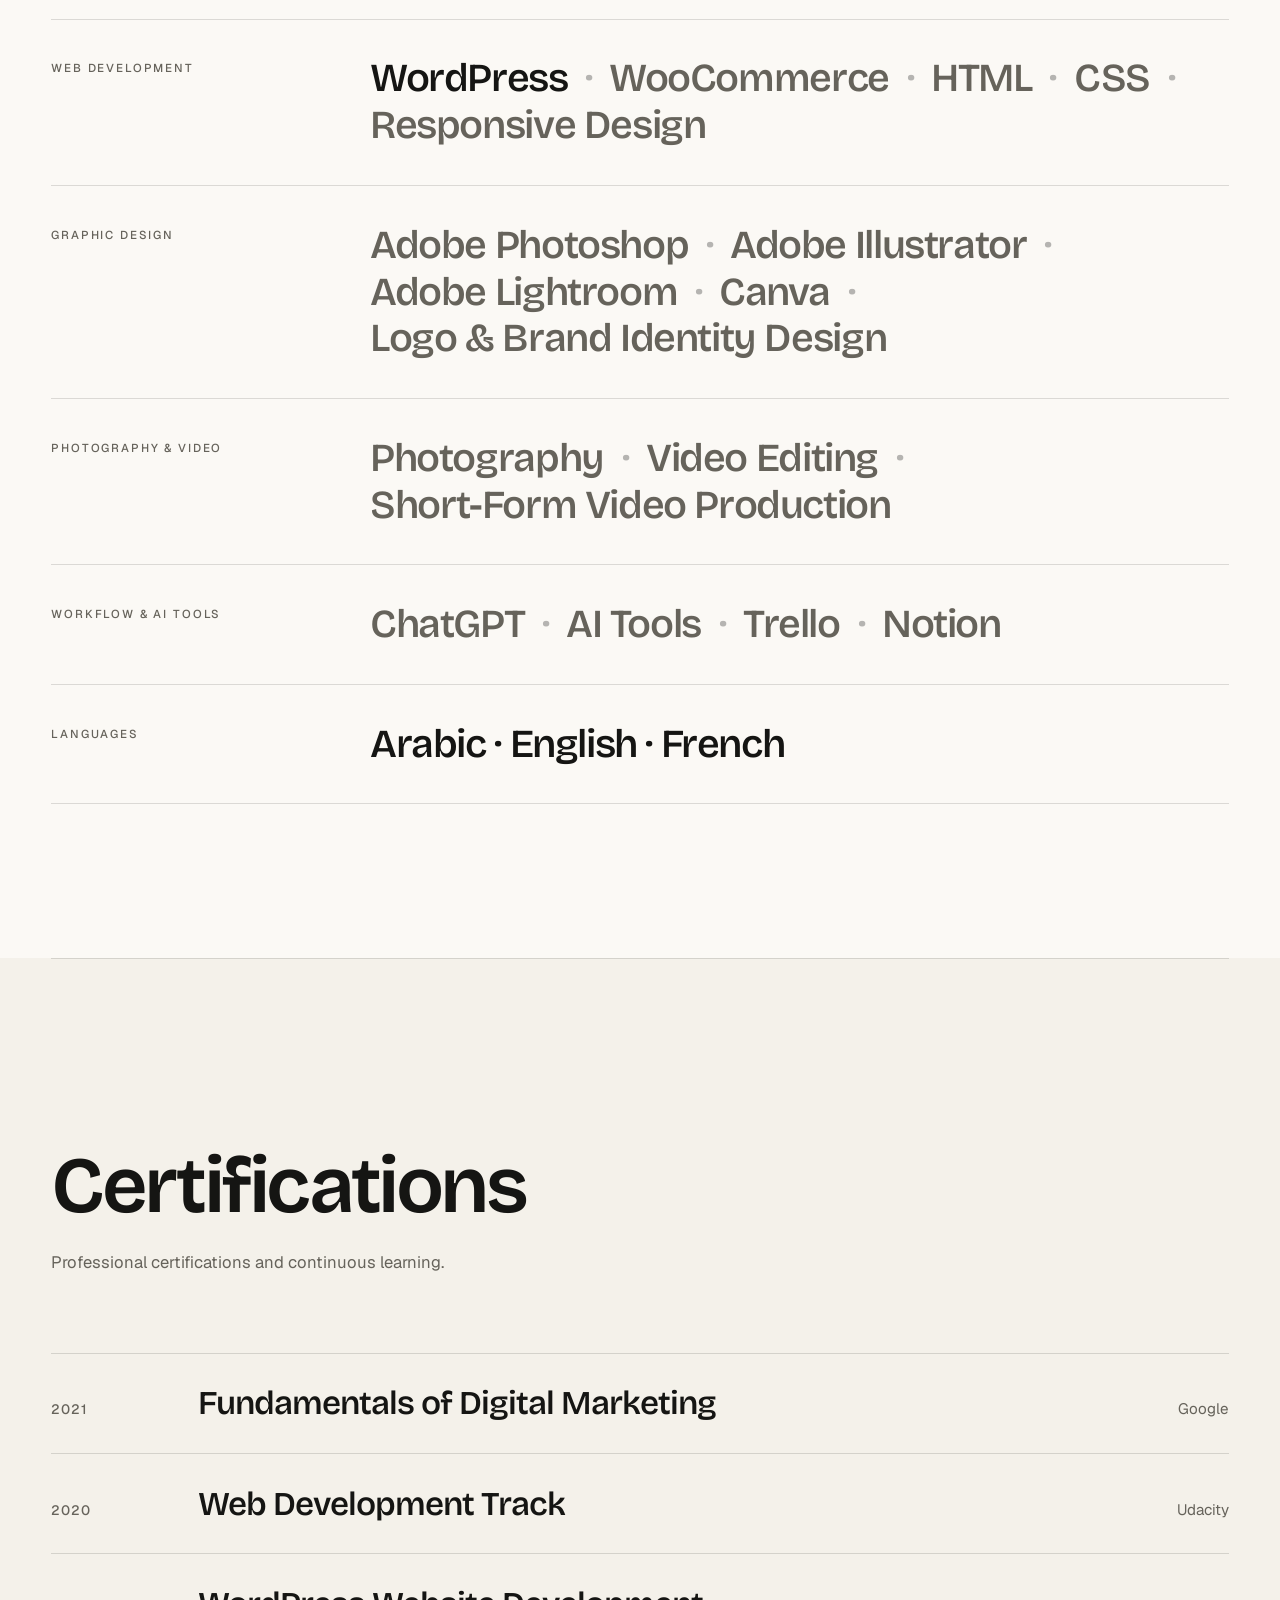
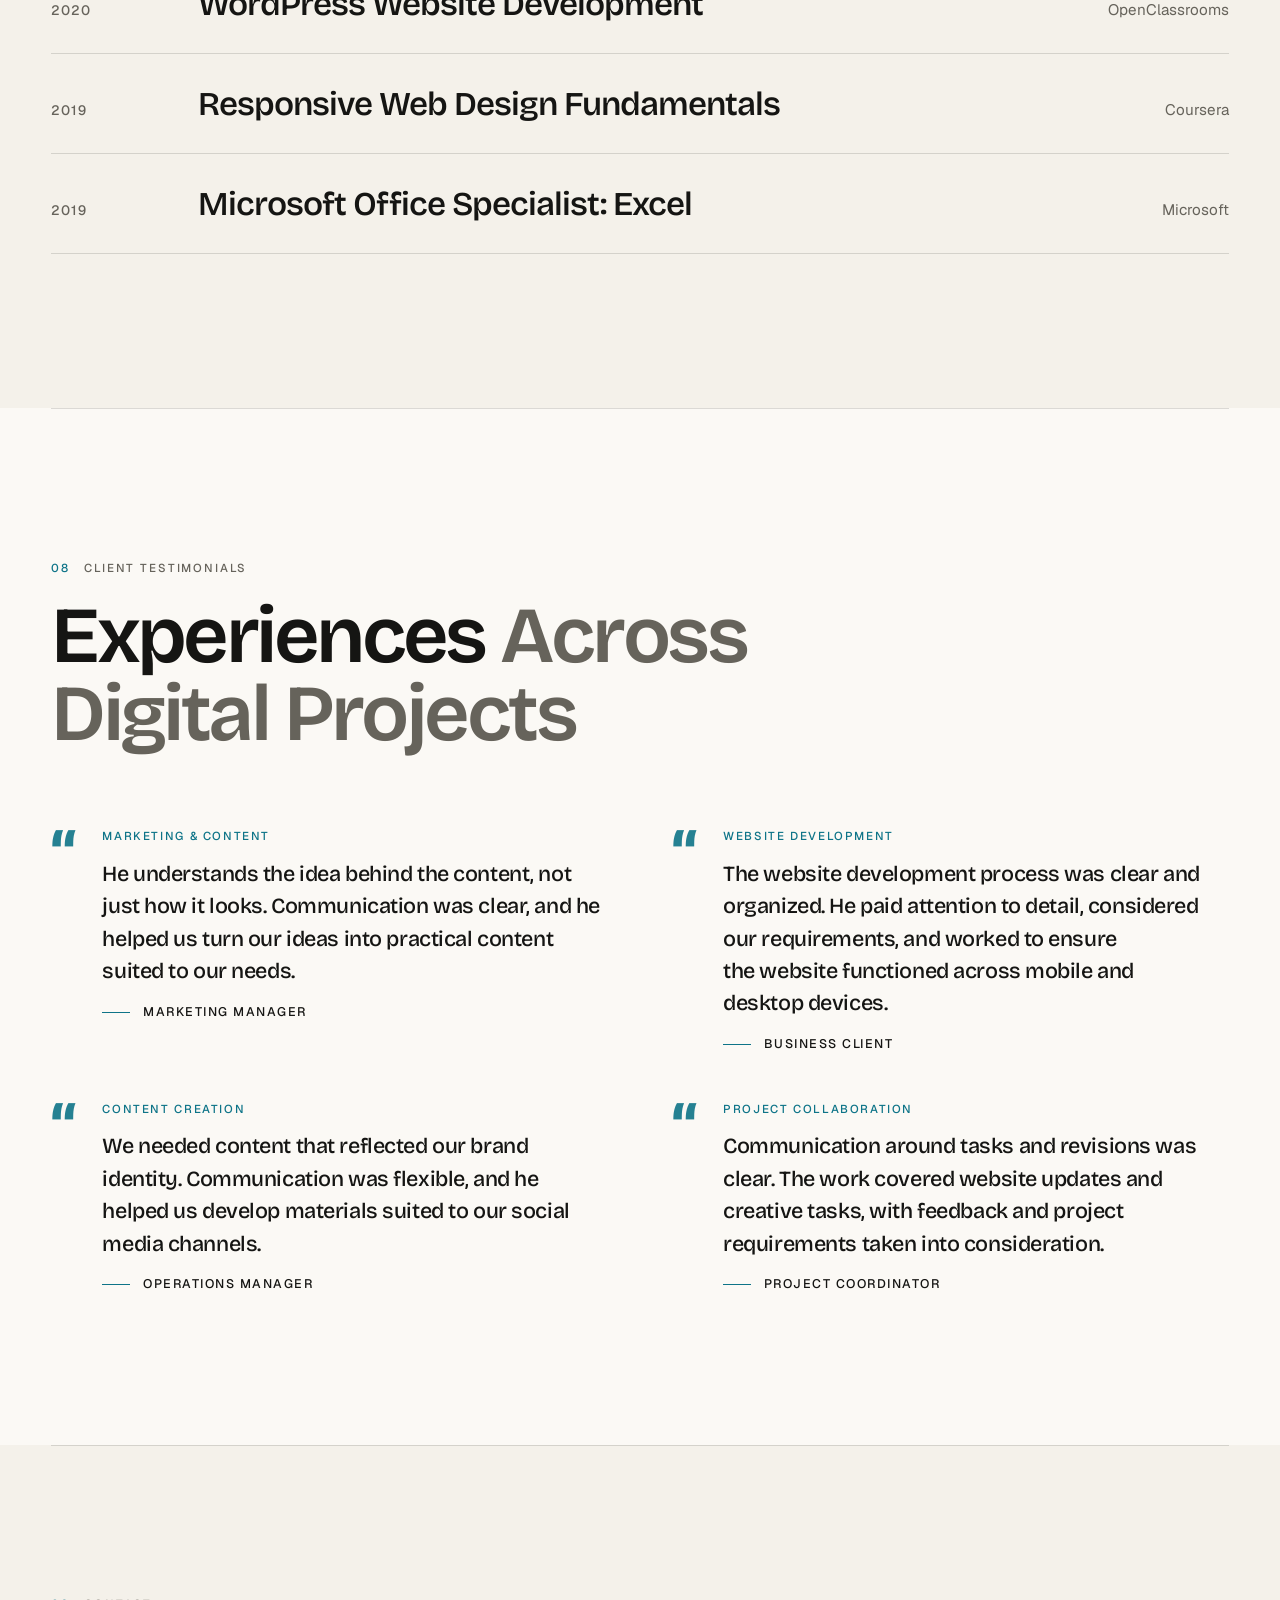
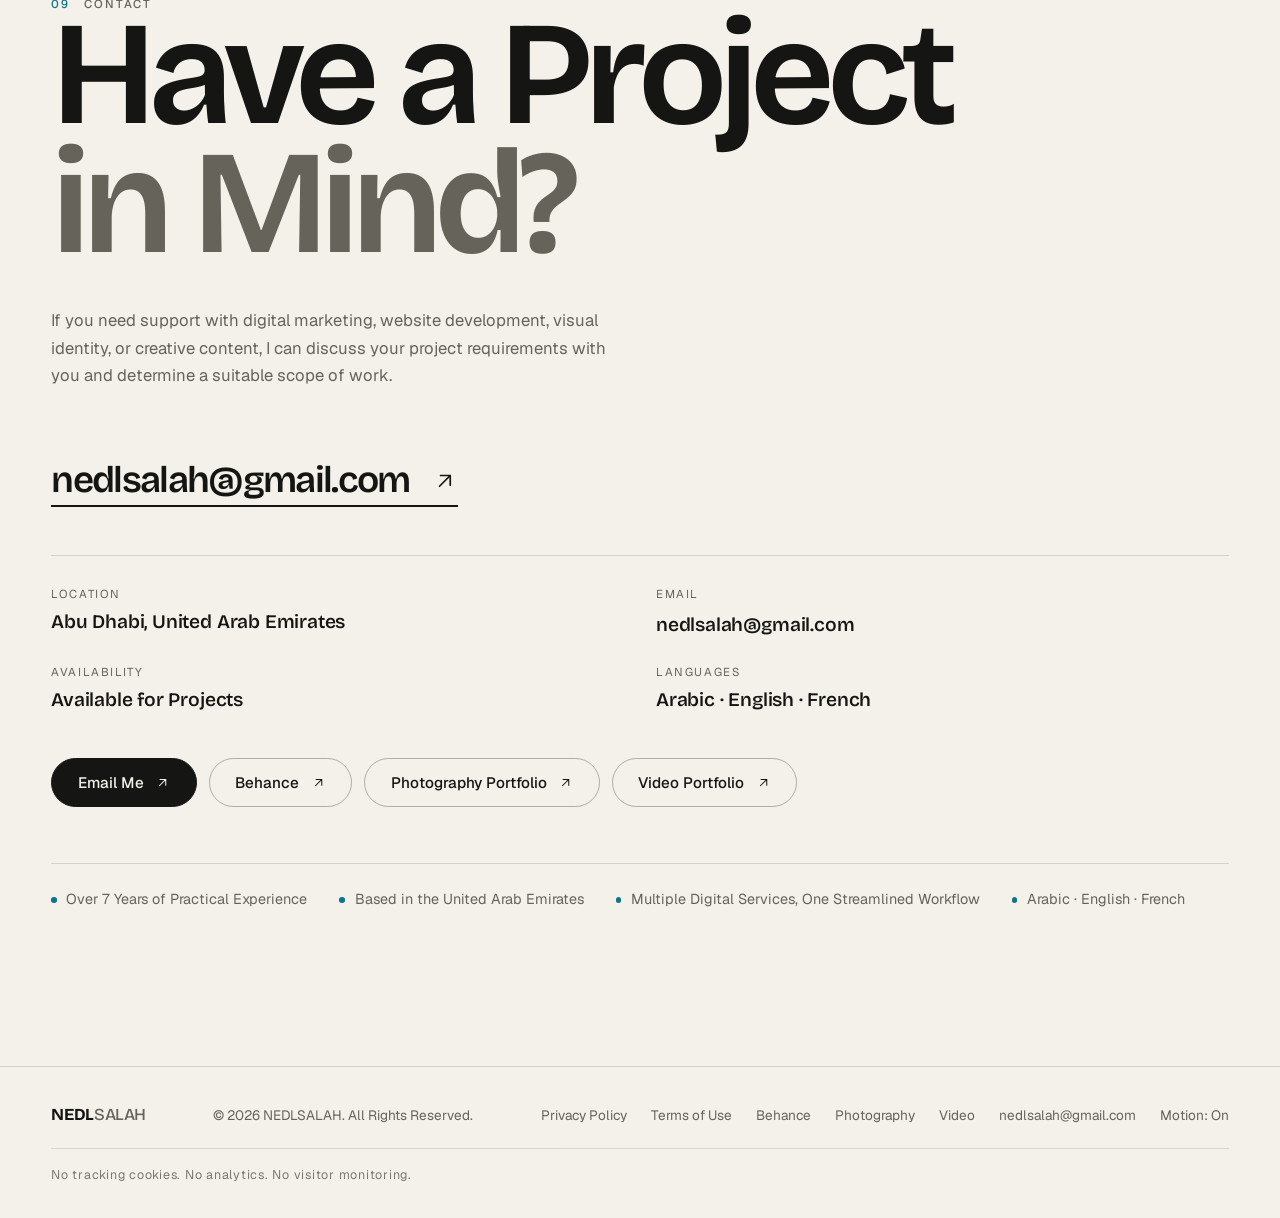
==== commit f81fb0f8: "Remove testimonials intro line (EN + AR)" ====
--- a/index.html
+++ b/index.html
@@ -203,7 +203,6 @@
 <section class="sec sec-alt" id="testimonials"><div class="wrap">
 <p class="eyebrow" data-r><span class="idx">08</span><span data-i18n="tst_eyebrow">Client Testimonials</span></p>
 <h2 class="h2" data-split data-i18n-html="tst_title">Experiences <span>Across Digital Projects</span></h2>
-<p class="sec-desc" data-r data-i18n="tst_desc">Illustrative examples of feedback relating to collaboration on content, websites, and digital projects.</p>
 <ul class="tst-grid">
   <li class="tst" data-r><span class="tst-cat" data-i18n="tst1_label">Marketing & Content</span><blockquote class="tst-q" data-i18n="tst1_q">He understands the idea behind the content, not just how it looks. Communication was clear, and he helped us turn our ideas into practical content suited to our needs.</blockquote><p class="tst-by"><span class="tst-role" data-i18n="tst1_role">Marketing Manager</span></p></li>
   <li class="tst" data-r><span class="tst-cat" data-i18n="tst2_label">Website Development</span><blockquote class="tst-q" data-i18n="tst2_q">The website development process was clear and organized. He paid attention to detail, considered our requirements, and worked to ensure the website functioned across mobile and desktop devices.</blockquote><p class="tst-by"><span class="tst-role" data-i18n="tst2_role">Business Client</span></p></li>
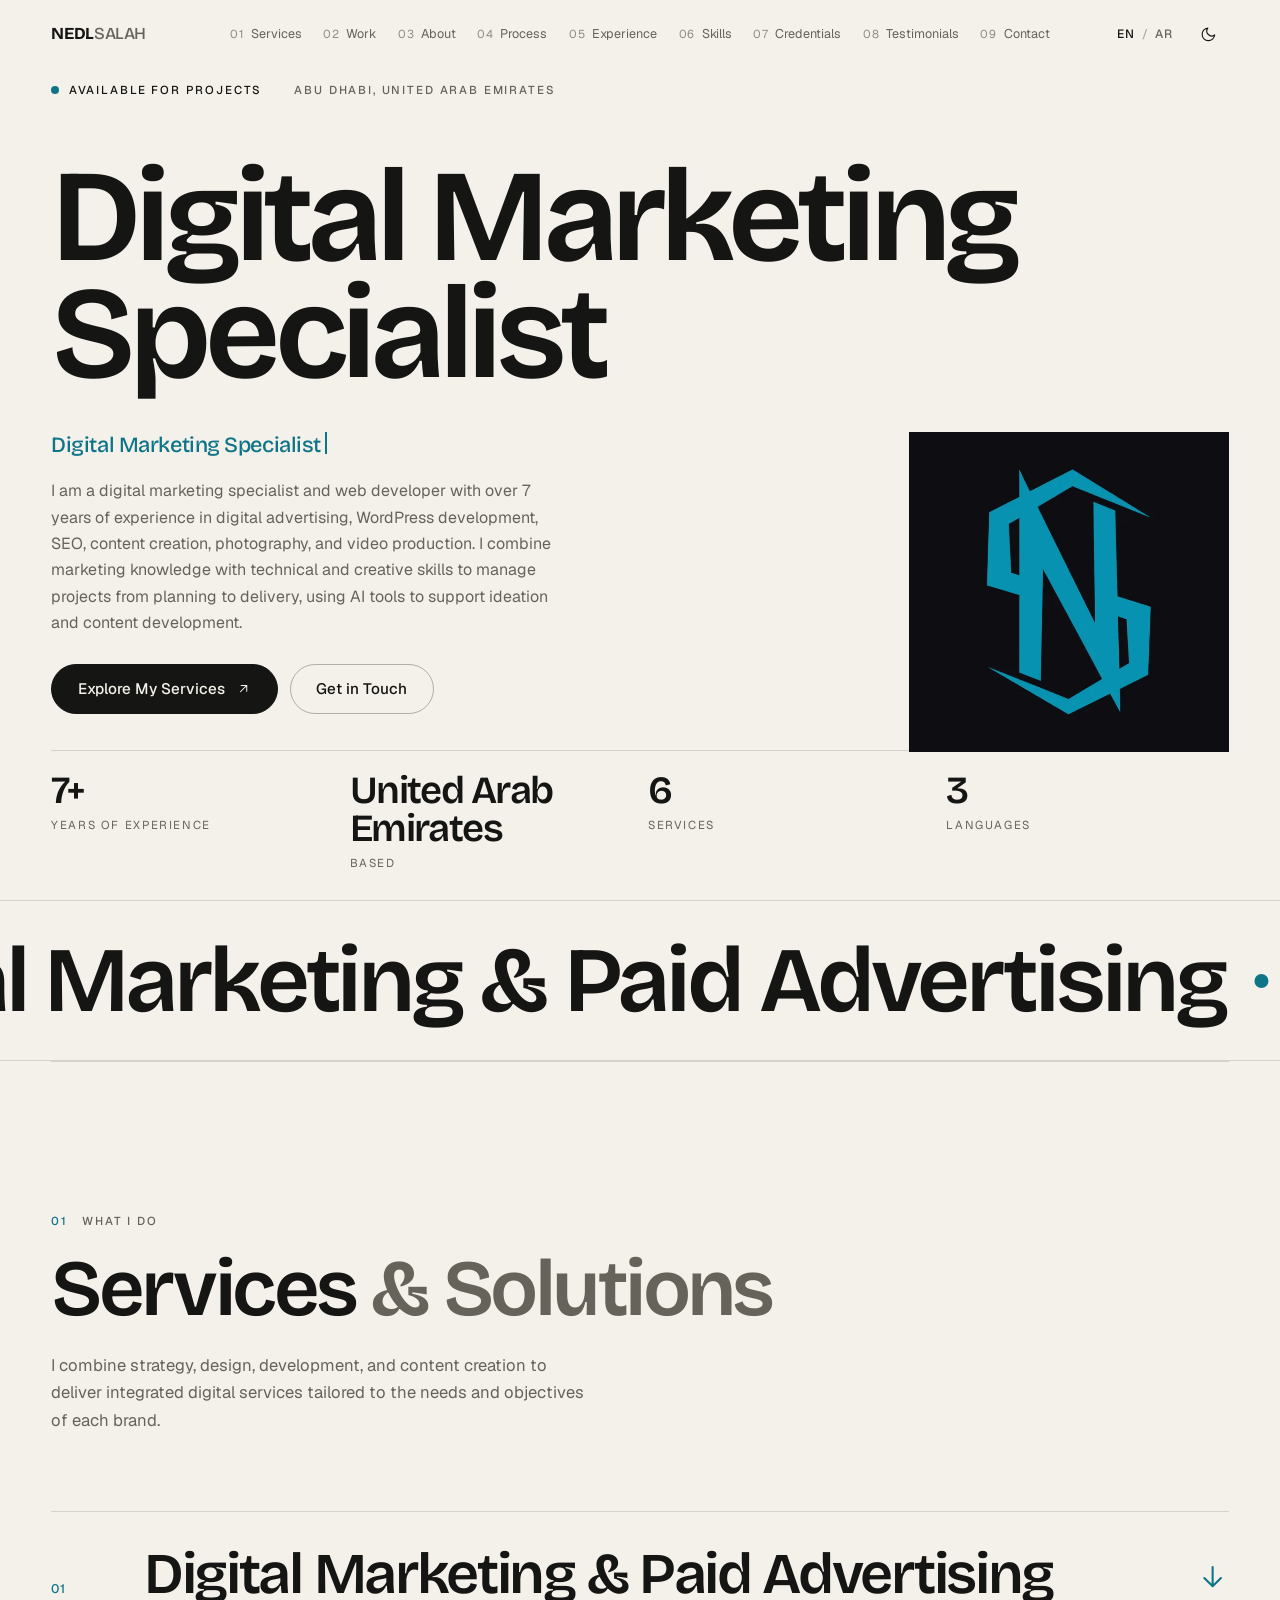
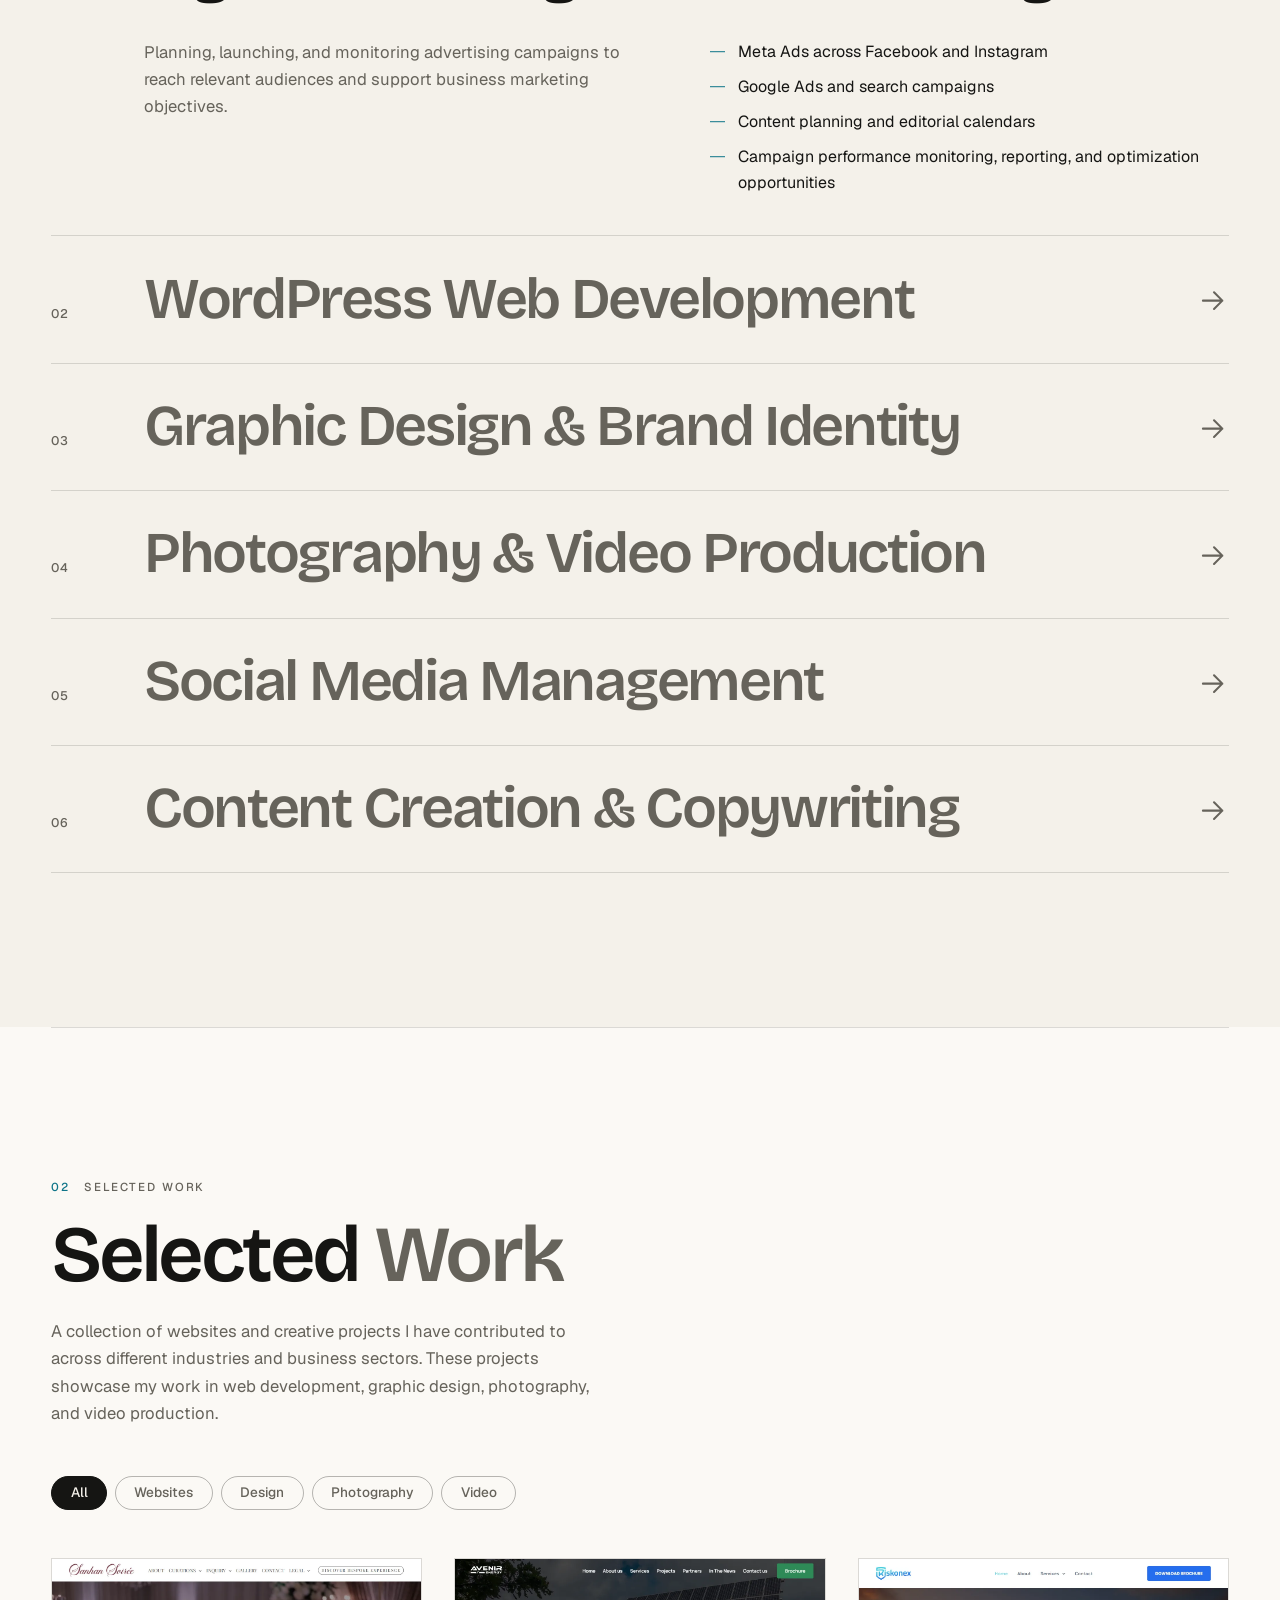
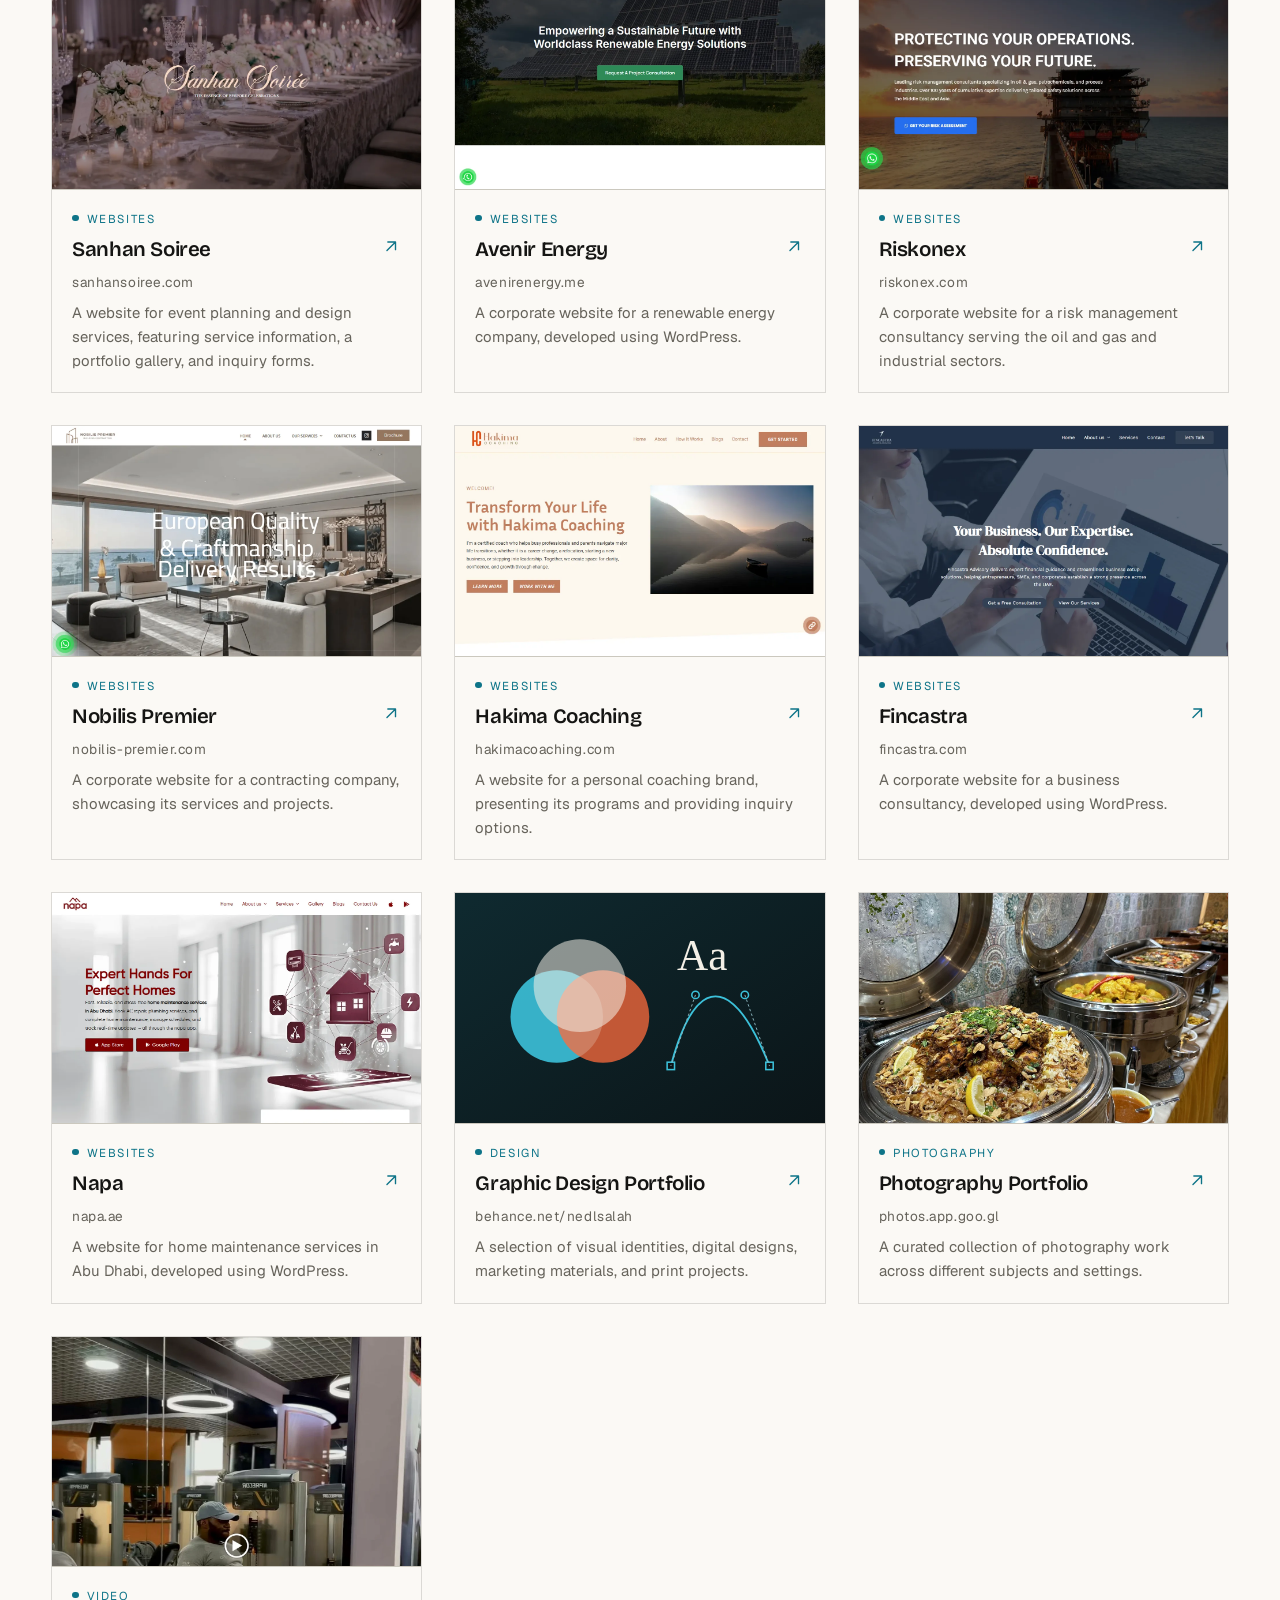
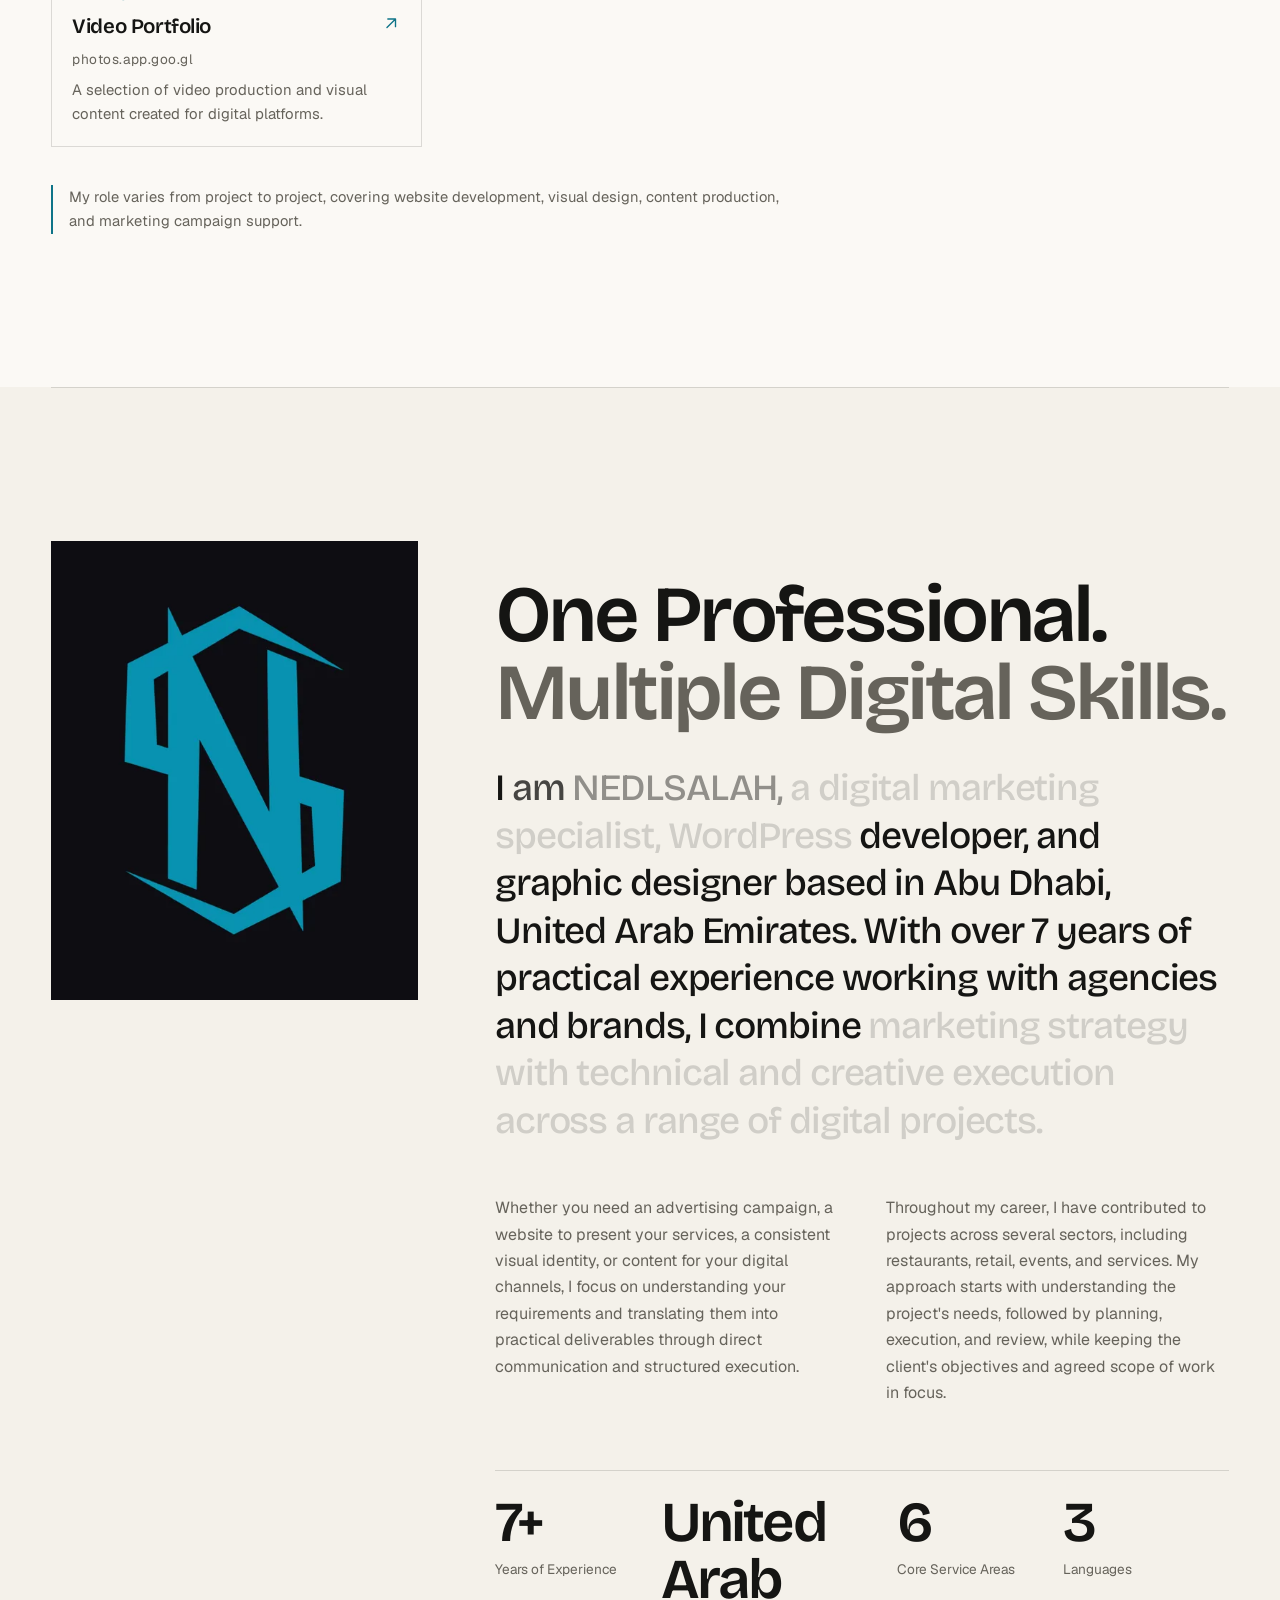
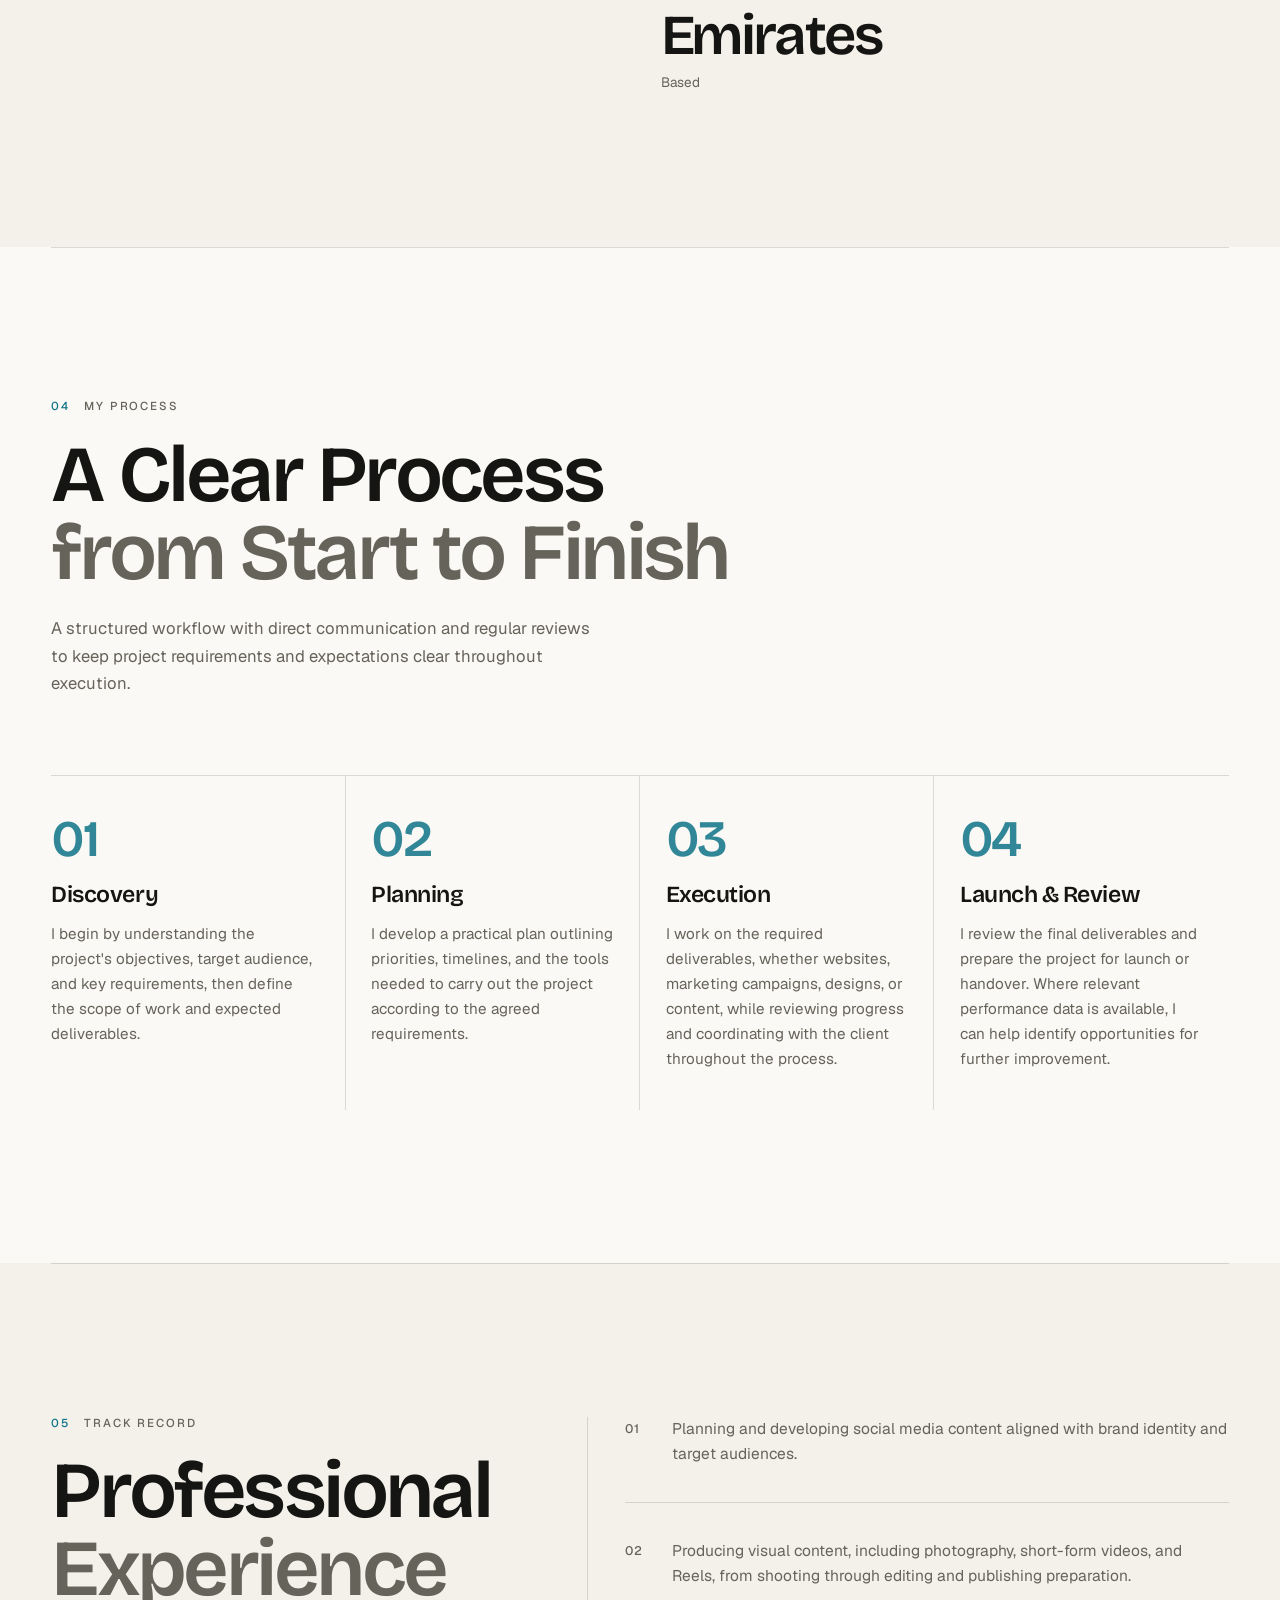
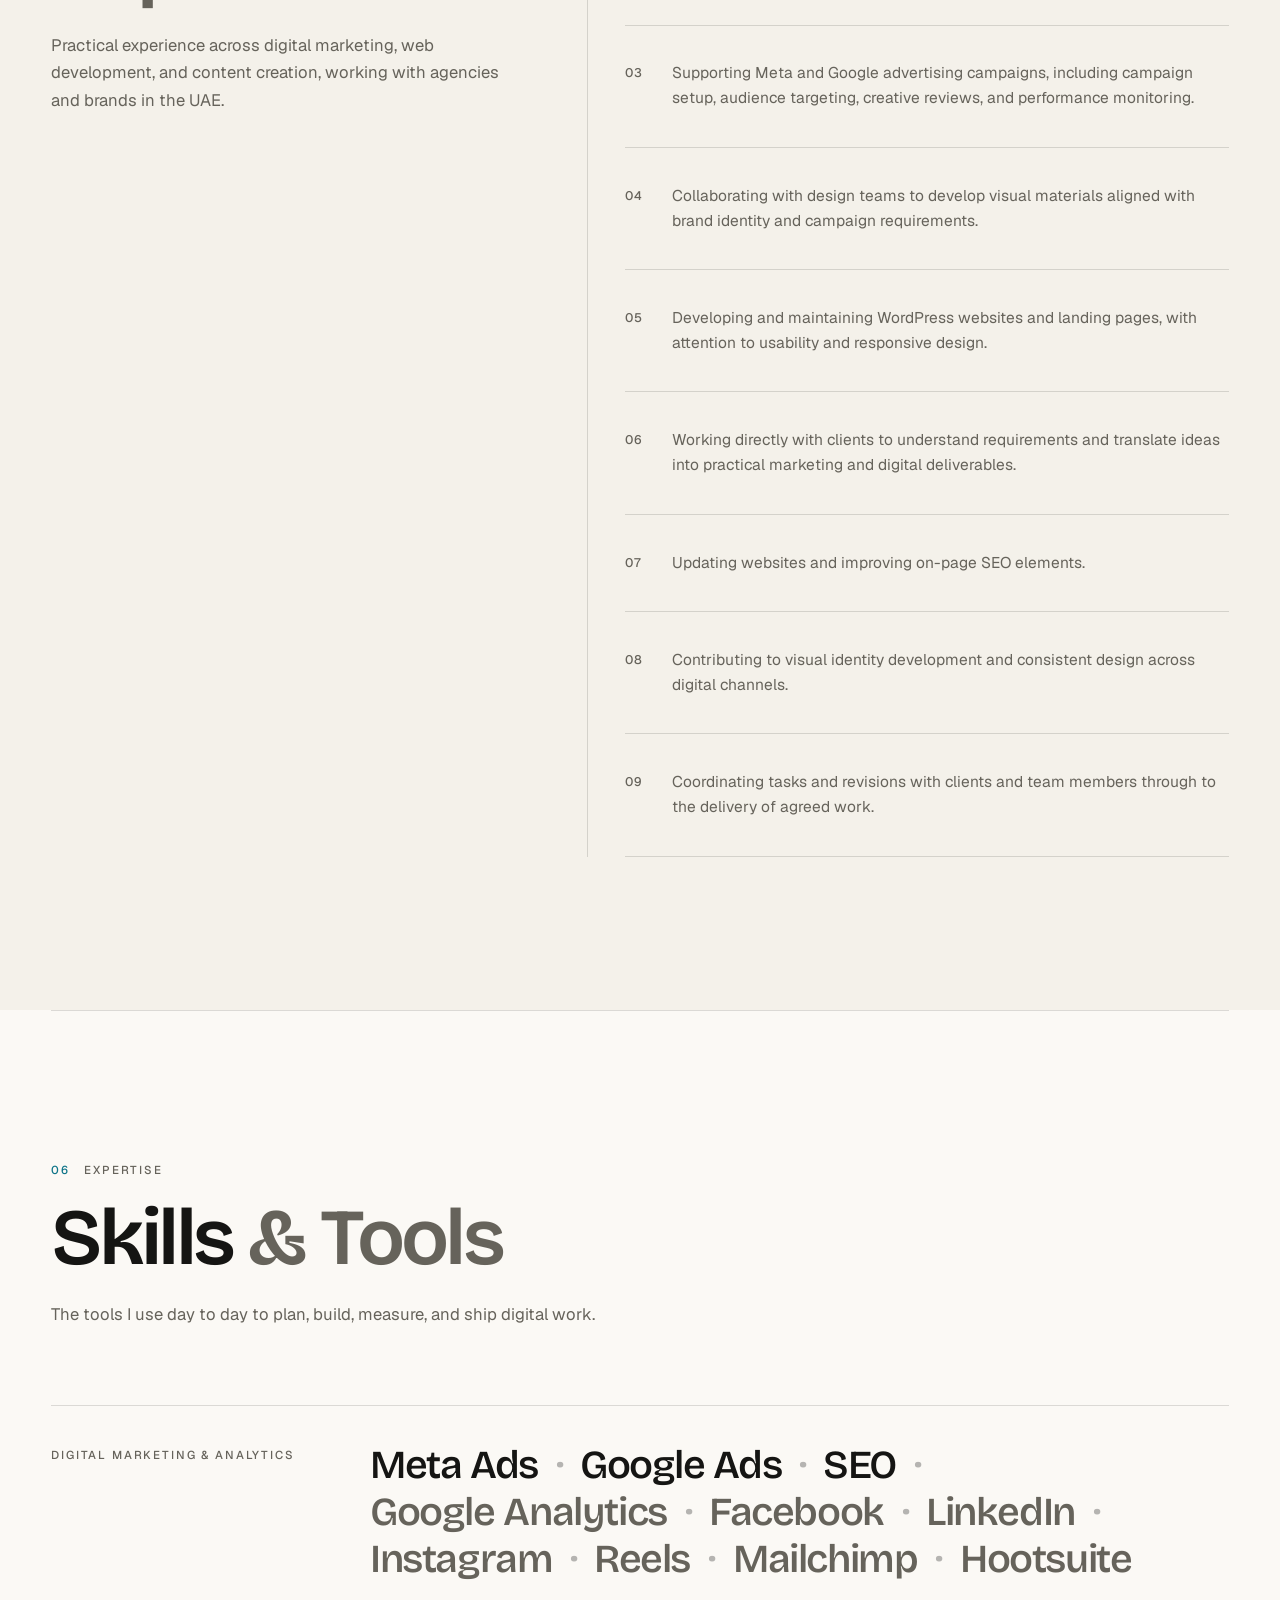
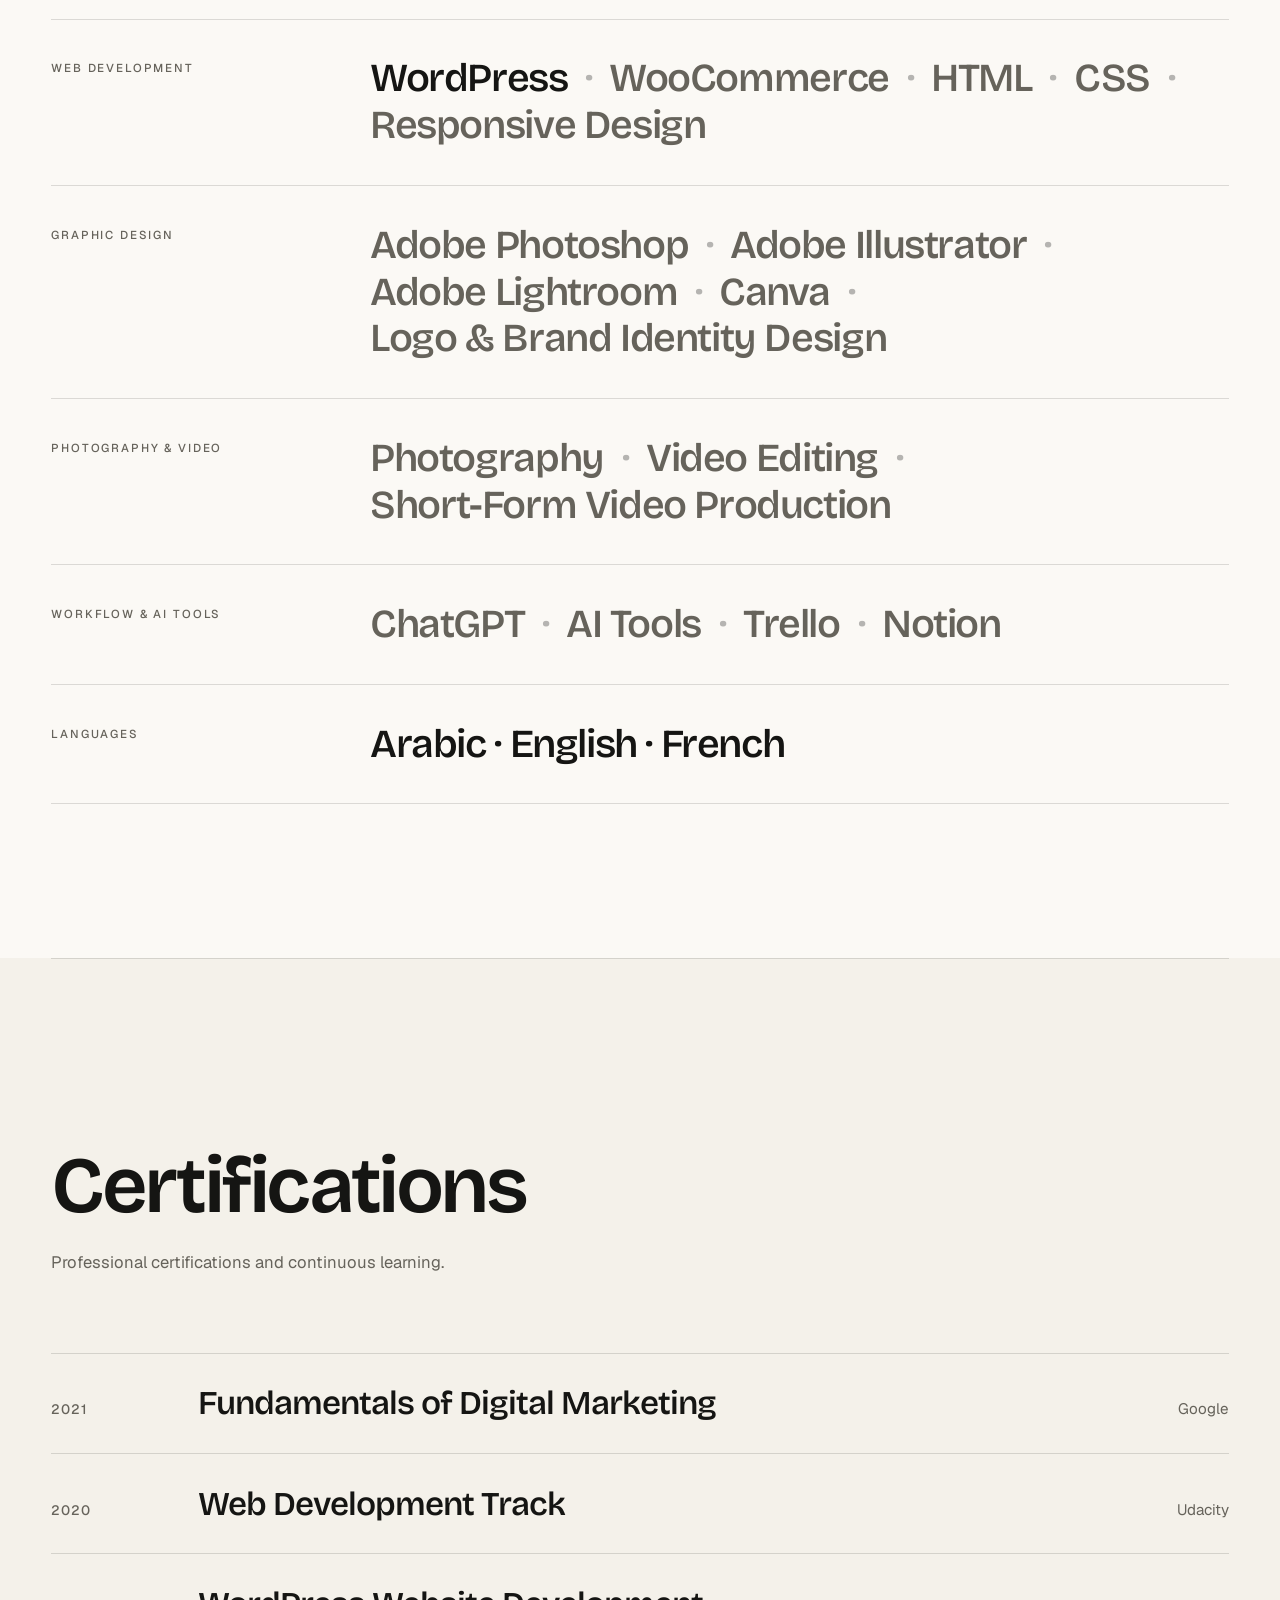
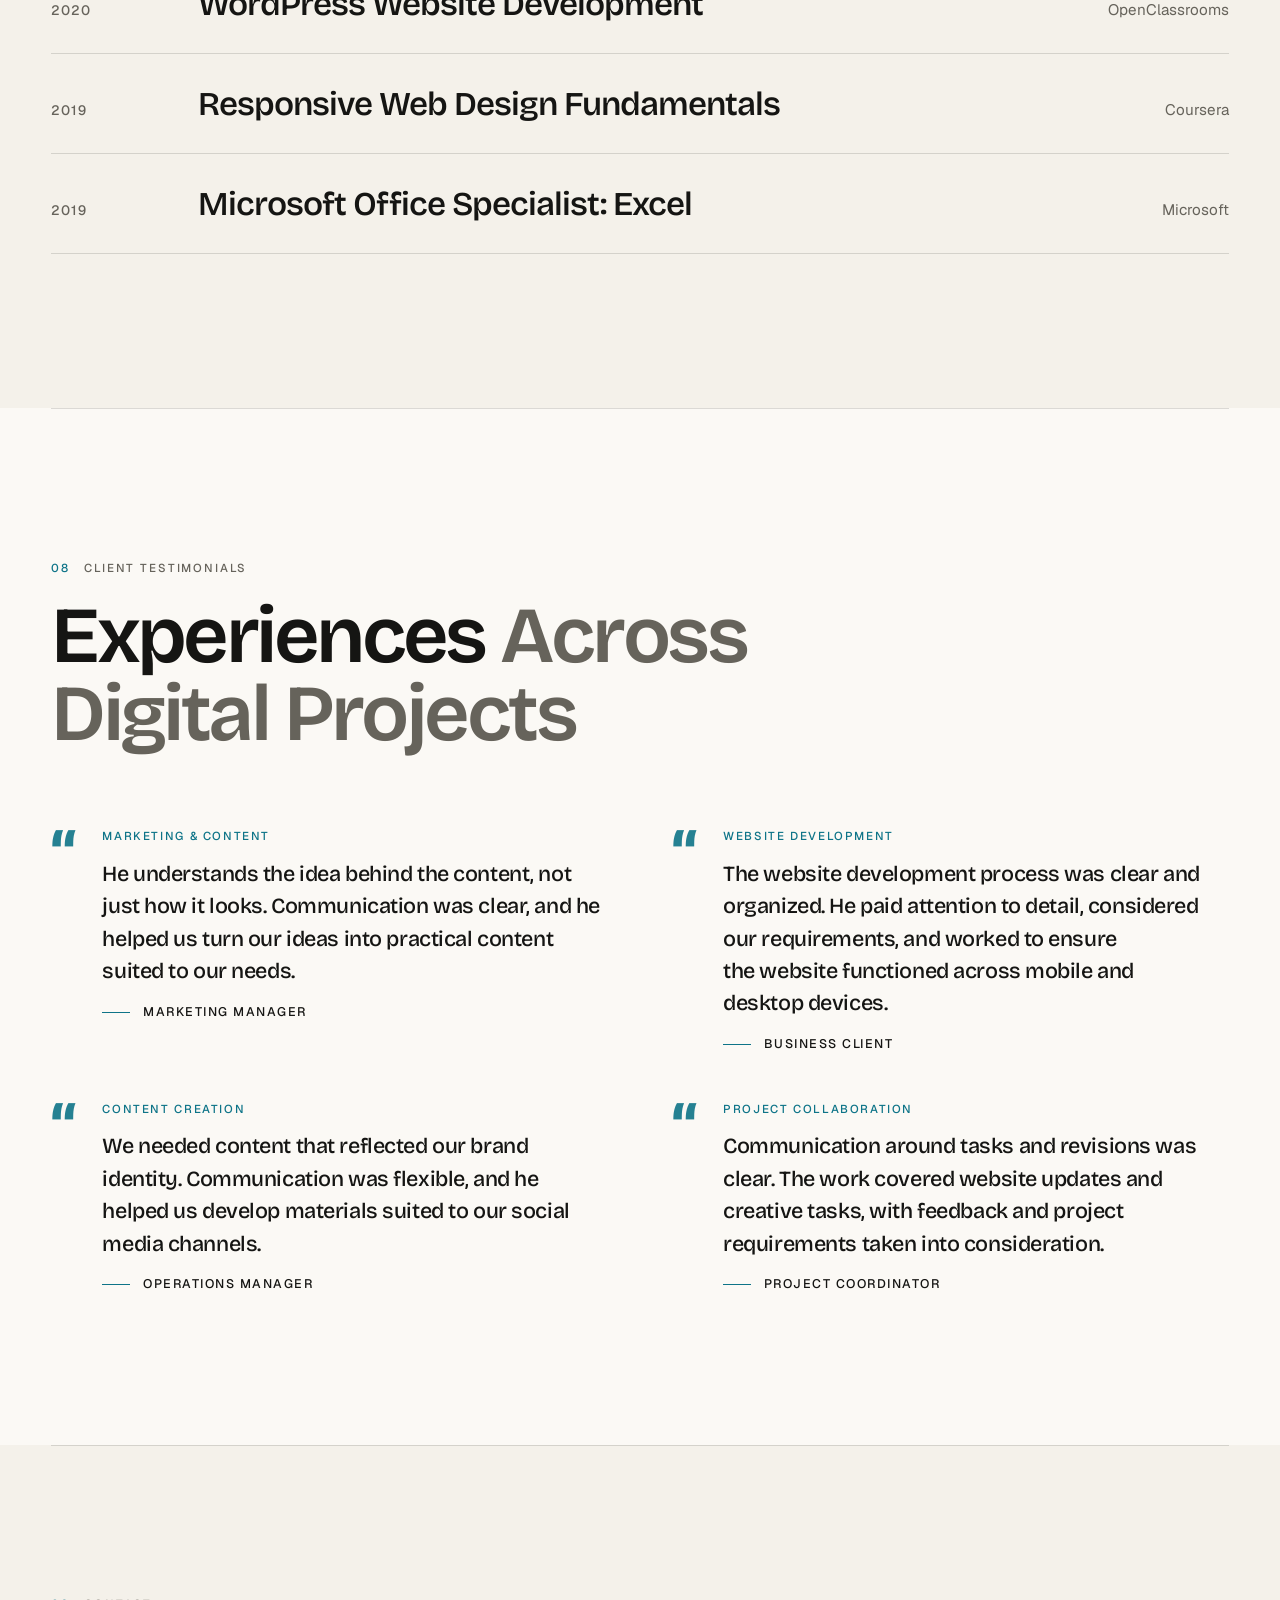
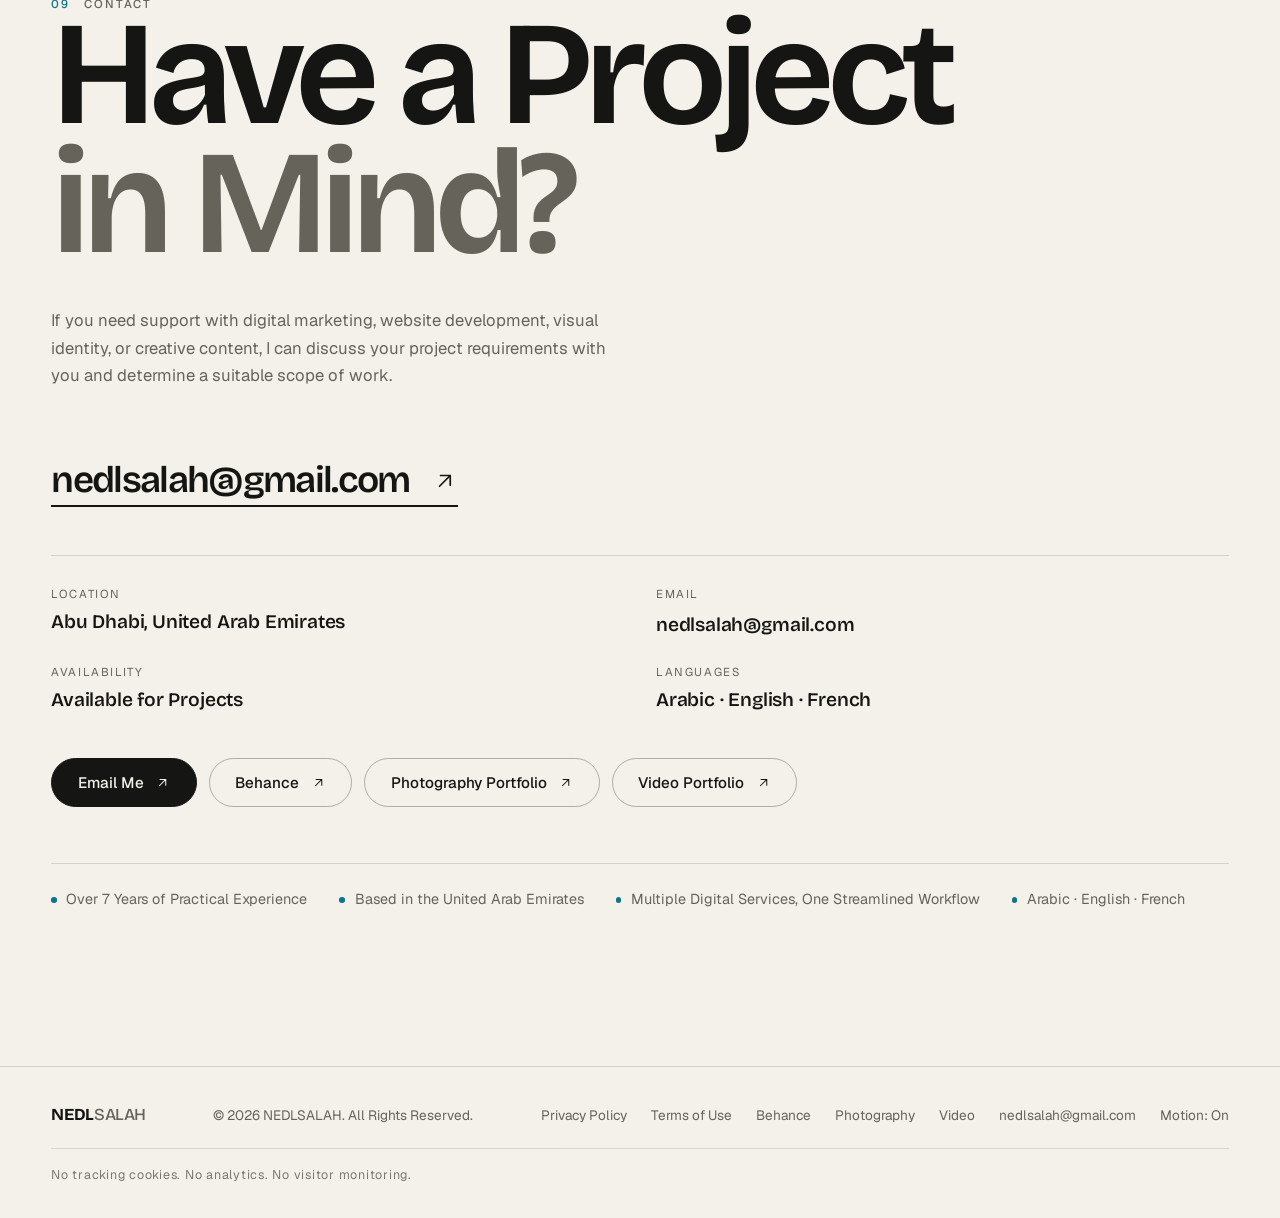
==== commit 27ae7889: "Use owner-supplied SVG for Design cover; real portfolio frames for Photography and Video covers" ====
--- a/index.html
+++ b/index.html
@@ -116,7 +116,7 @@
     <span class="wk-body"><span class="wk-tag" data-i18n="filter_web">Websites</span><span class="wk-title">Napa<svg class="arr" viewBox="0 0 24 24" fill="none" stroke="currentColor" stroke-width="1.6" stroke-linecap="round" stroke-linejoin="round" aria-hidden="true"><path d="M7 17 17 7M8 7h9v9"/></svg></span><span class="wk-dom">napa.ae</span><span class="wk-desc" data-i18n="wk_napa">A website for home maintenance services in Abu Dhabi, developed using WordPress.</span><span class="vh" data-i18n="ext_new"> (opens in a new tab)</span></span>
   </a>
   <a class="wk-card" href="https://www.behance.net/nedlsalah" target="_blank" rel="noopener noreferrer" data-cat="design" data-r>
-    <span class="wk-shot"><img src="./img/work/behance.webp" alt="" loading="lazy" decoding="async" width="1280" height="800"></span>
+    <span class="wk-shot"><img src="./img/work/ill-design.svg" alt="" loading="lazy" decoding="async" width="1200" height="800"></span>
     <span class="wk-body"><span class="wk-tag" data-i18n="filter_design">Design</span><span class="wk-title"><span data-i18n="wk_design_title">Graphic Design Portfolio</span><svg class="arr" viewBox="0 0 24 24" fill="none" stroke="currentColor" stroke-width="1.6" stroke-linecap="round" stroke-linejoin="round" aria-hidden="true"><path d="M7 17 17 7M8 7h9v9"/></svg></span><span class="wk-dom">behance.net/nedlsalah</span><span class="wk-desc" data-i18n="wk_design_desc">A selection of visual identities, digital designs, marketing materials, and print projects.</span><span class="vh" data-i18n="ext_new"> (opens in a new tab)</span></span>
   </a>
   <a class="wk-card" href="https://photos.app.goo.gl/fsxX5cDCLViCtxLZ7" target="_blank" rel="noopener noreferrer" data-cat="photo" data-r>
